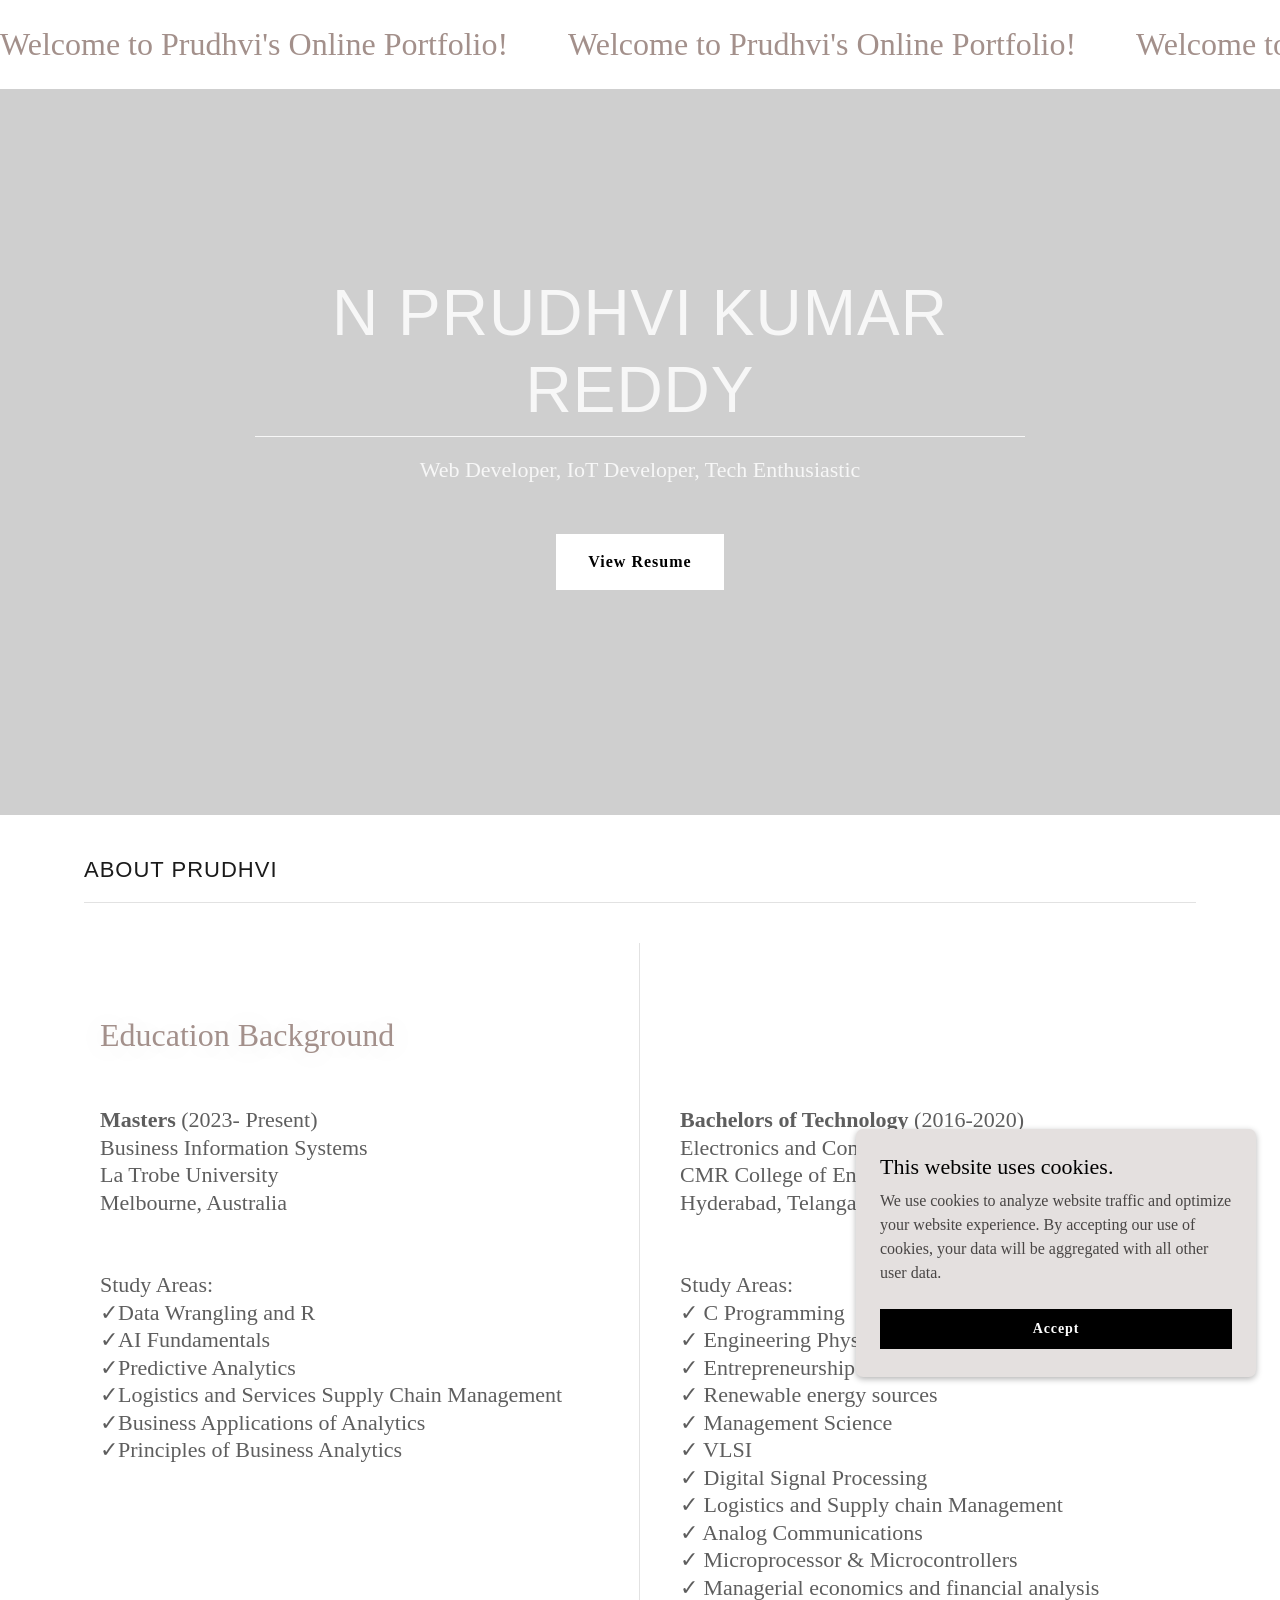
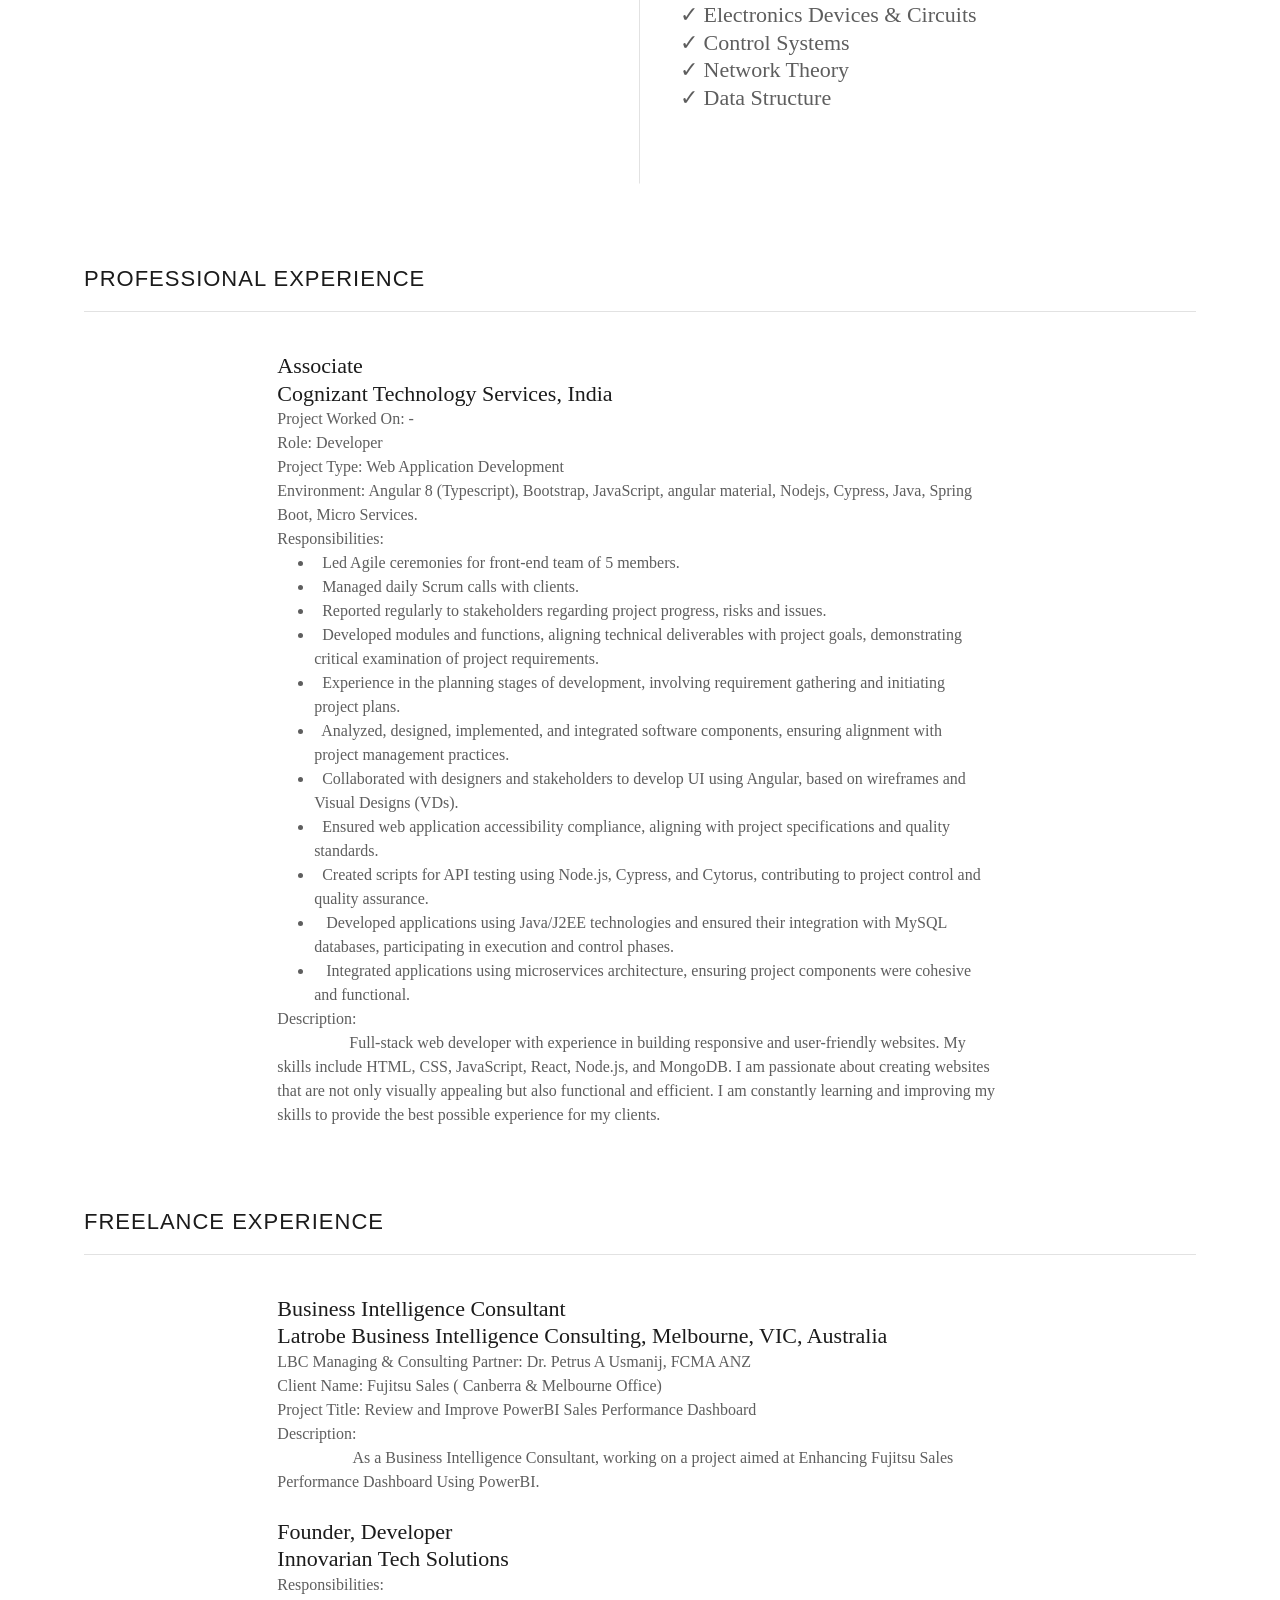
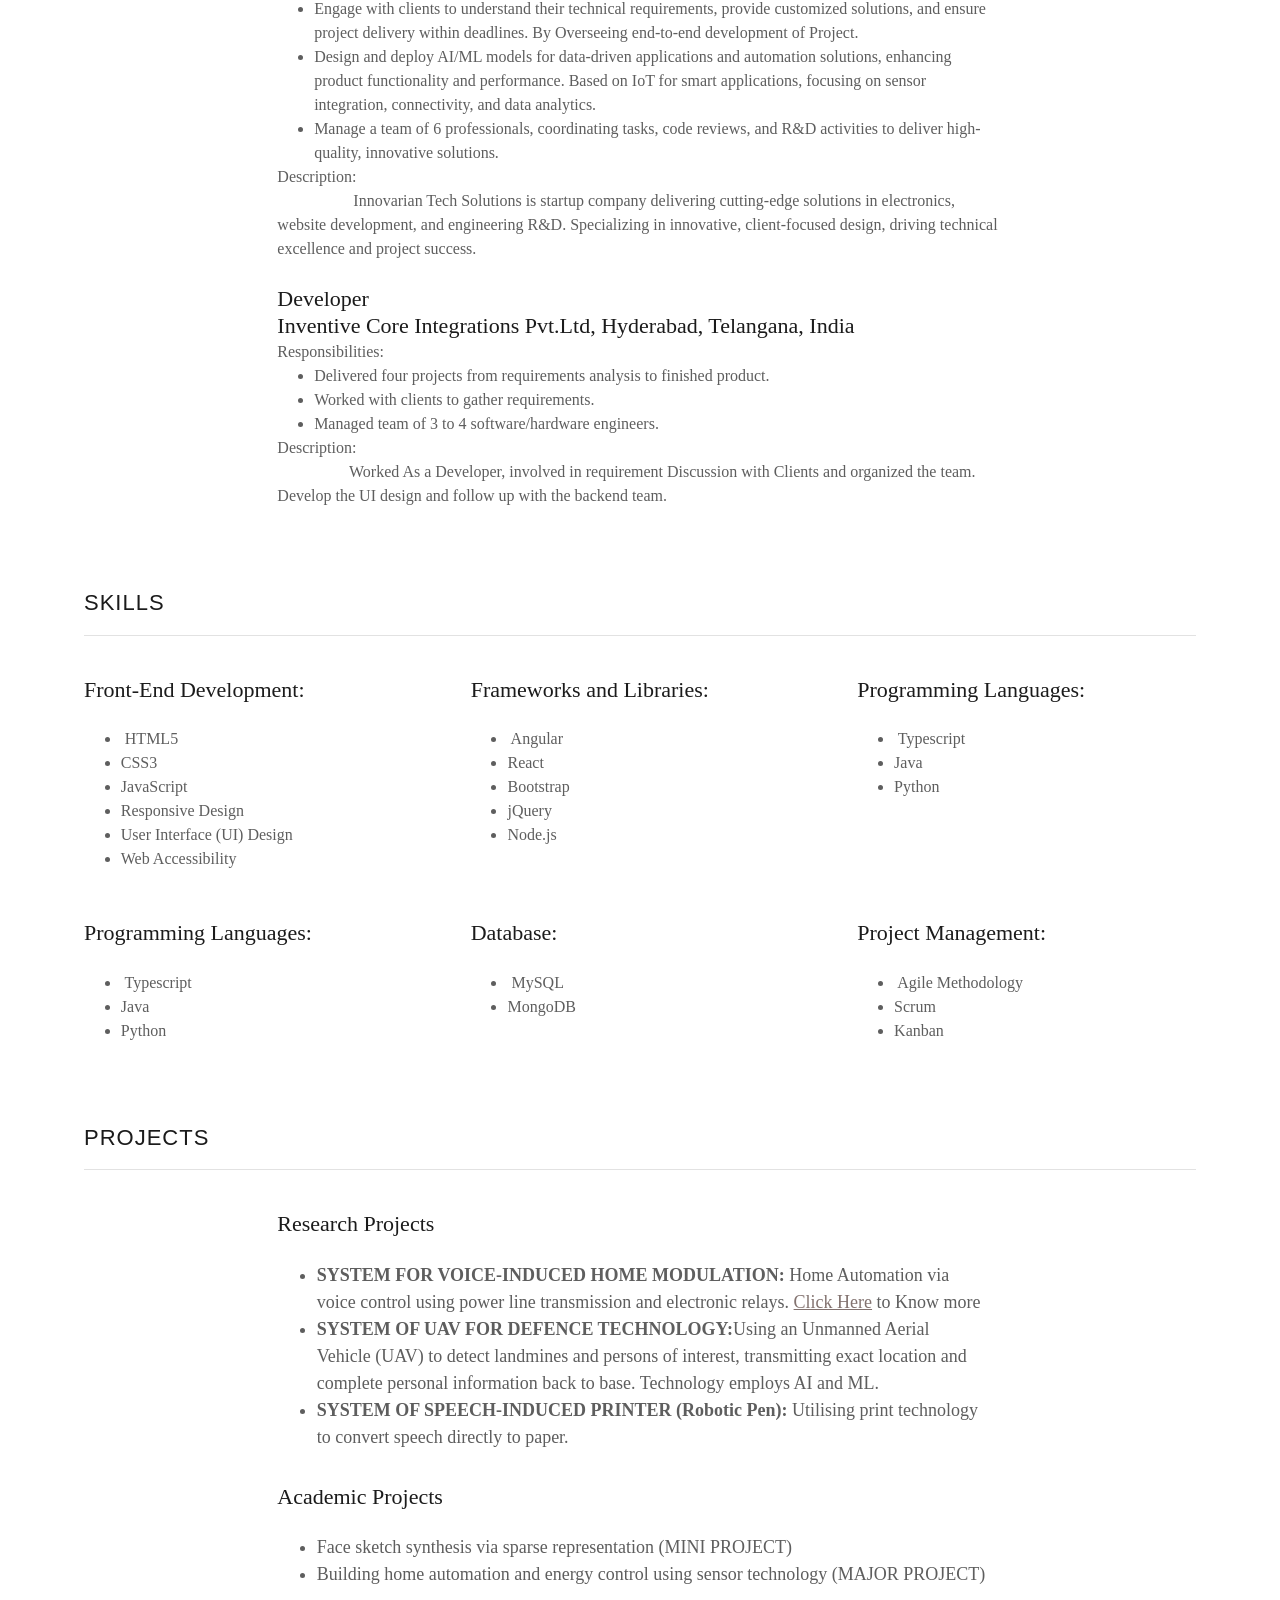
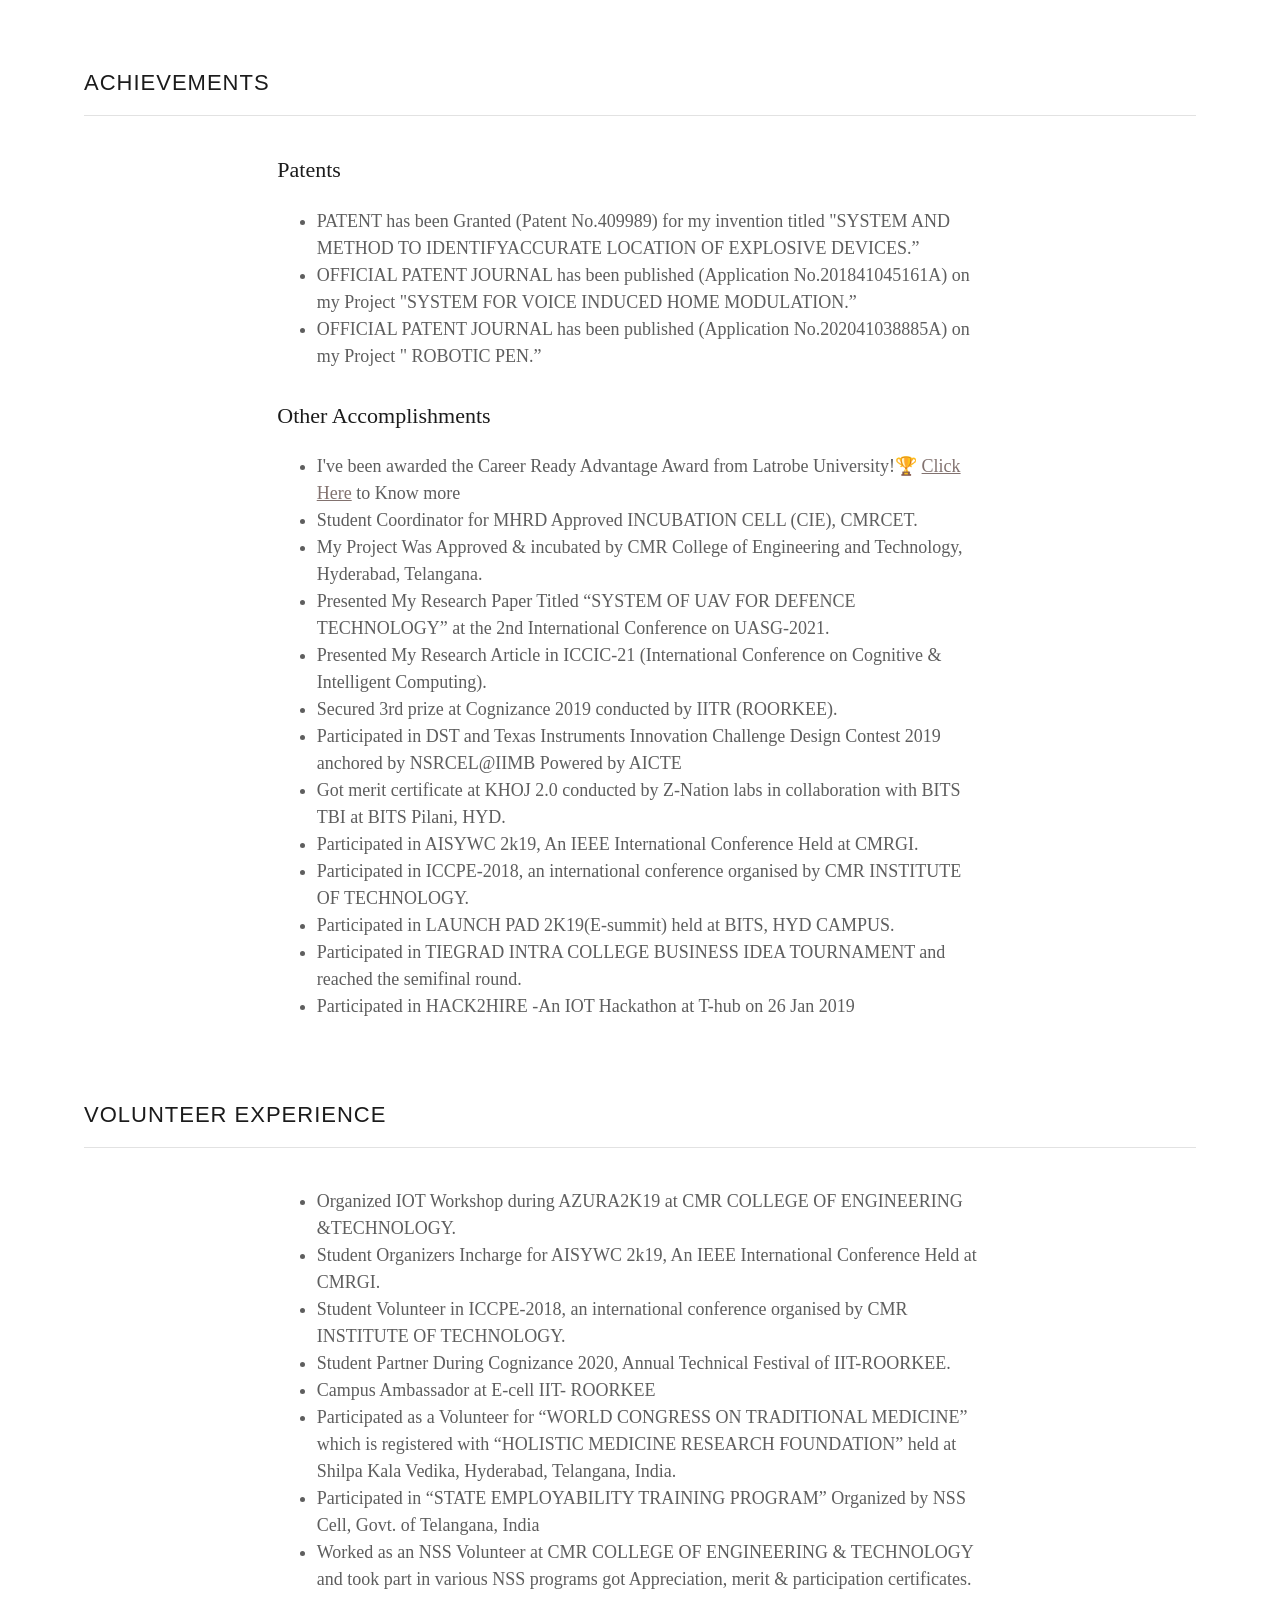
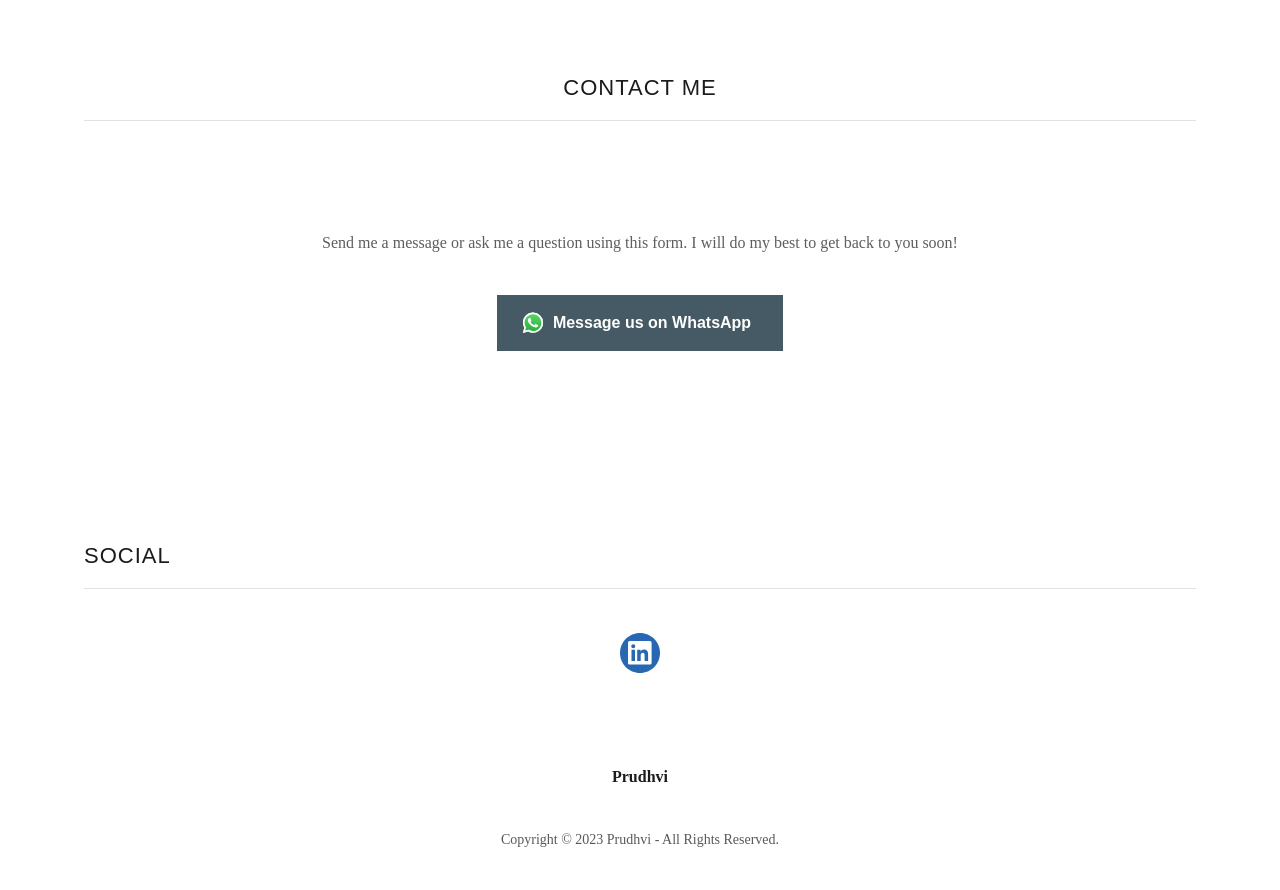
==== index.html @ af5344a8 "Update index.html" ====
<html lang="en-IN">

<head>
    <meta charset="utf-8">
    <meta http-equiv="X-UA-Compatible" content="IE=edge">
    <meta name="viewport" content="width=device-width, initial-scale=1">
    <title>Prudhvi</title>
    <meta name="author" content="Prudhvi">
    <meta name="generator" content="Starfield Technologies; Go Daddy Website Builder 8.0.0000">
    <link rel="manifest" href="/manifest.webmanifest">
    <link rel="apple-touch-icon" sizes="57x57"
        href="//img1.wsimg.com/isteam/ip/static/pwa-app/logo-default.png/:/rs=w:57,h:57,m">
    <link rel="apple-touch-icon" sizes="60x60"
        href="//img1.wsimg.com/isteam/ip/static/pwa-app/logo-default.png/:/rs=w:60,h:60,m">
    <link rel="apple-touch-icon" sizes="72x72"
        href="//img1.wsimg.com/isteam/ip/static/pwa-app/logo-default.png/:/rs=w:72,h:72,m">
    <link rel="apple-touch-icon" sizes="114x114"
        href="//img1.wsimg.com/isteam/ip/static/pwa-app/logo-default.png/:/rs=w:114,h:114,m">
    <link rel="apple-touch-icon" sizes="120x120"
        href="//img1.wsimg.com/isteam/ip/static/pwa-app/logo-default.png/:/rs=w:120,h:120,m">
    <link rel="apple-touch-icon" sizes="144x144"
        href="//img1.wsimg.com/isteam/ip/static/pwa-app/logo-default.png/:/rs=w:144,h:144,m">
    <link rel="apple-touch-icon" sizes="152x152"
        href="//img1.wsimg.com/isteam/ip/static/pwa-app/logo-default.png/:/rs=w:152,h:152,m">
    <link rel="apple-touch-icon" sizes="180x180"
        href="//img1.wsimg.com/isteam/ip/static/pwa-app/logo-default.png/:/rs=w:180,h:180,m">
    <meta property="og:url" content="https://nprudhvikumarreddy.com/">
    <meta property="og:site_name" content="Prudhvi">
    <meta property="og:title" content="Prudhvi">
    <meta property="og:description" content="Web Developer, IoT Developer, Tech Enthusiastic">
    <meta property="og:type" content="website">
    <meta property="og:image" content="https://img1.wsimg.com/isteam/stock/lbVYopE">
    <meta property="og:locale" content="en_IN">
    <meta name="twitter:card" content="summary">
    <meta name="twitter:title" content="Prudhvi">
    <meta name="twitter:description" content="N PRUDHVI KUMAR REDDY">
    <meta name="twitter:image" content="https://img1.wsimg.com/isteam/stock/lbVYopE">
    <meta name="twitter:image:alt" content="Prudhvi">
    <meta name="theme-color" content="#e4e0df">
    <style data-inline-fonts="">
        /* latin-ext */
        @font-face {
            font-family: 'Lato';
            font-style: normal;
            font-weight: 400;
            font-display: swap;
            src: url(https://img1.wsimg.com/gfonts/s/lato/v24/S6uyw4BMUTPHjxAwXiWtFCfQ7A.woff2) format('woff2');
            unicode-range: U+0100-02AF, U+0304, U+0308, U+0329, U+1E00-1E9F, U+1EF2-1EFF, U+2020, U+20A0-20AB, U+20AD-20CF, U+2113, U+2C60-2C7F, U+A720-A7FF;
        }

        /* latin */
        @font-face {
            font-family: 'Lato';
            font-style: normal;
            font-weight: 400;
            font-display: swap;
            src: url(https://img1.wsimg.com/gfonts/s/lato/v24/S6uyw4BMUTPHjx4wXiWtFCc.woff2) format('woff2');
            unicode-range: U+0000-00FF, U+0131, U+0152-0153, U+02BB-02BC, U+02C6, U+02DA, U+02DC, U+0304, U+0308, U+0329, U+2000-206F, U+2074, U+20AC, U+2122, U+2191, U+2193, U+2212, U+2215, U+FEFF, U+FFFD;
        }

        /* latin-ext */
        @font-face {
            font-family: 'Lato';
            font-style: normal;
            font-weight: 700;
            font-display: swap;
            src: url(https://img1.wsimg.com/gfonts/s/lato/v24/S6u9w4BMUTPHh6UVSwaPGQ3q5d0N7w.woff2) format('woff2');
            unicode-range: U+0100-02AF, U+0304, U+0308, U+0329, U+1E00-1E9F, U+1EF2-1EFF, U+2020, U+20A0-20AB, U+20AD-20CF, U+2113, U+2C60-2C7F, U+A720-A7FF;
        }

        /* latin */
        @font-face {
            font-family: 'Lato';
            font-style: normal;
            font-weight: 700;
            font-display: swap;
            src: url(https://img1.wsimg.com/gfonts/s/lato/v24/S6u9w4BMUTPHh6UVSwiPGQ3q5d0.woff2) format('woff2');
            unicode-range: U+0000-00FF, U+0131, U+0152-0153, U+02BB-02BC, U+02C6, U+02DA, U+02DC, U+0304, U+0308, U+0329, U+2000-206F, U+2074, U+20AC, U+2122, U+2191, U+2193, U+2212, U+2215, U+FEFF, U+FFFD;
        }

        /* latin */
        @font-face {
            font-family: 'Lusitana';
            font-style: normal;
            font-weight: 400;
            font-display: swap;
            src: url(https://img1.wsimg.com/gfonts/s/lusitana/v13/CSR84z9ShvucWzsMKyhdTOI.woff2) format('woff2');
            unicode-range: U+0000-00FF, U+0131, U+0152-0153, U+02BB-02BC, U+02C6, U+02DA, U+02DC, U+0304, U+0308, U+0329, U+2000-206F, U+2074, U+20AC, U+2122, U+2191, U+2193, U+2212, U+2215, U+FEFF, U+FFFD;
        }

        /* latin */
        @font-face {
            font-family: 'Lusitana';
            font-style: normal;
            font-weight: 700;
            font-display: swap;
            src: url(https://img1.wsimg.com/gfonts/s/lusitana/v13/CSR74z9ShvucWzsMKyDmafctaNY.woff2) format('woff2');
            unicode-range: U+0000-00FF, U+0131, U+0152-0153, U+02BB-02BC, U+02C6, U+02DA, U+02DC, U+0304, U+0308, U+0329, U+2000-206F, U+2074, U+20AC, U+2122, U+2191, U+2193, U+2212, U+2215, U+FEFF, U+FFFD;
        }
    </style>
    <style>
        .x {
            -ms-text-size-adjust: 100%;
            -webkit-text-size-adjust: 100%;
            -webkit-tap-highlight-color: rgba(0, 0, 0, 0);
            margin: 0;
            box-sizing: border-box
        }

        .x *,
        .x :after,
        .x :before {
            box-sizing: inherit
        }

        .x-el a[href^="mailto:"]:not(.x-el),
        .x-el a[href^="tel:"]:not(.x-el) {
            color: inherit;
            font-size: inherit;
            text-decoration: inherit
        }

        .x-el-article,
        .x-el-aside,
        .x-el-details,
        .x-el-figcaption,
        .x-el-figure,
        .x-el-footer,
        .x-el-header,
        .x-el-hgroup,
        .x-el-main,
        .x-el-menu,
        .x-el-nav,
        .x-el-section,
        .x-el-summary {
            display: block
        }

        .x-el-audio,
        .x-el-canvas,
        .x-el-progress,
        .x-el-video {
            display: inline-block;
            vertical-align: baseline
        }

        .x-el-audio:not([controls]) {
            display: none;
            height: 0
        }

        .x-el-template {
            display: none
        }

        .x-el-a {
            background-color: transparent;
            color: inherit
        }

        .x-el-a:active,
        .x-el-a:hover {
            outline: 0
        }

        .x-el-abbr[title] {
            border-bottom: 1px dotted
        }

        .x-el-b,
        .x-el-strong {
            font-weight: 700
        }

        .x-el-dfn {
            font-style: italic
        }

        .x-el-mark {
            background: #ff0;
            color: #000
        }

        .x-el-small {
            font-size: 80%
        }

        .x-el-sub,
        .x-el-sup {
            font-size: 75%;
            line-height: 0;
            position: relative;
            vertical-align: baseline
        }

        .x-el-sup {
            top: -.5em
        }

        .x-el-sub {
            bottom: -.25em
        }

        .x-el-img {
            vertical-align: middle;
            border: 0
        }

        .x-el-svg:not(:root) {
            overflow: hidden
        }

        .x-el-figure {
            margin: 0
        }

        .x-el-hr {
            box-sizing: content-box;
            height: 0
        }

        .x-el-pre {
            overflow: auto
        }

        .x-el-code,
        .x-el-kbd,
        .x-el-pre,
        .x-el-samp {
            font-family: monospace, monospace;
            font-size: 1em
        }

        .x-el-button,
        .x-el-input,
        .x-el-optgroup,
        .x-el-select,
        .x-el-textarea {
            color: inherit;
            font: inherit;
            margin: 0
        }

        .x-el-button {
            overflow: visible
        }

        .x-el-button,
        .x-el-select {
            text-transform: none
        }

        .x-el-button,
        .x-el-input[type=button],
        .x-el-input[type=reset],
        .x-el-input[type=submit] {
            -webkit-appearance: button;
            cursor: pointer
        }

        .x-el-button[disabled],
        .x-el-input[disabled] {
            cursor: default
        }

        .x-el-button::-moz-focus-inner,
        .x-el-input::-moz-focus-inner {
            border: 0;
            padding: 0
        }

        .x-el-input {
            line-height: normal
        }

        .x-el-input[type=checkbox],
        .x-el-input[type=radio] {
            box-sizing: border-box;
            padding: 0
        }

        .x-el-input[type=number]::-webkit-inner-spin-button,
        .x-el-input[type=number]::-webkit-outer-spin-button {
            height: auto
        }

        .x-el-input[type=search] {
            -webkit-appearance: textfield;
            box-sizing: content-box
        }

        .x-el-input[type=search]::-webkit-search-cancel-button,
        .x-el-input[type=search]::-webkit-search-decoration {
            -webkit-appearance: none
        }

        .x-el-textarea {
            border: 0
        }

        .x-el-fieldset {
            border: 1px solid silver;
            margin: 0 2px;
            padding: .35em .625em .75em
        }

        .x-el-legend {
            border: 0;
            padding: 0
        }

        .x-el-textarea {
            overflow: auto
        }

        .x-el-optgroup {
            font-weight: 700
        }

        .x-el-table {
            border-collapse: collapse;
            border-spacing: 0
        }

        .x-el-td,
        .x-el-th {
            padding: 0
        }

        .x {
            -webkit-font-smoothing: antialiased
        }

        .x-el-hr {
            border: 0
        }

        .x-el-fieldset,
        .x-el-input,
        .x-el-select,
        .x-el-textarea {
            margin-top: 0;
            margin-bottom: 0
        }

        .x-el-fieldset,
        .x-el-input[type=email],
        .x-el-input[type=text],
        .x-el-textarea {
            width: 100%
        }

        .x-el-label {
            vertical-align: middle
        }

        .x-el-input {
            border-style: none;
            padding: .5em;
            vertical-align: middle
        }

        .x-el-select:not([multiple]) {
            vertical-align: middle
        }

        .x-el-textarea {
            line-height: 1.75;
            padding: .5em
        }

        .x-el.d-none {
            display: none !important
        }

        .sideline-footer {
            margin-top: auto
        }

        .disable-scroll {
            touch-action: none;
            overflow: hidden;
            position: fixed;
            max-width: 100vw
        }

        @-webkit-keyframes loaderscale {
            0% {
                transform: scale(1);
                opacity: 1
            }

            45% {
                transform: scale(.1);
                opacity: .7
            }

            80% {
                transform: scale(1);
                opacity: 1
            }
        }

        @keyframes loaderscale {
            0% {
                transform: scale(1);
                opacity: 1
            }

            45% {
                transform: scale(.1);
                opacity: .7
            }

            80% {
                transform: scale(1);
                opacity: 1
            }
        }

        .x-loader svg {
            display: inline-block
        }

        .x-loader svg:first-child {
            -webkit-animation: loaderscale .75s cubic-bezier(.2, .68, .18, 1.08) -.24s infinite;
            animation: loaderscale .75s cubic-bezier(.2, .68, .18, 1.08) -.24s infinite
        }

        .x-loader svg:nth-child(2) {
            -webkit-animation: loaderscale .75s cubic-bezier(.2, .68, .18, 1.08) -.12s infinite;
            animation: loaderscale .75s cubic-bezier(.2, .68, .18, 1.08) -.12s infinite
        }

        .x-loader svg:nth-child(3) {
            -webkit-animation: loaderscale .75s cubic-bezier(.2, .68, .18, 1.08) 0s infinite;
            animation: loaderscale .75s cubic-bezier(.2, .68, .18, 1.08) 0s infinite
        }

        .x-icon>svg {
            transition: transform .33s ease-in-out
        }

        .x-icon>svg.rotate-90 {
            transform: rotate(-90deg)
        }

        .x-icon>svg.rotate90 {
            transform: rotate(90deg)
        }

        .x-icon>svg.rotate-180 {
            transform: rotate(-180deg)
        }

        .x-icon>svg.rotate180 {
            transform: rotate(180deg)
        }

        .x-rt ol,
        .x-rt ul {
            text-align: left
        }

        .x-rt p {
            margin: 0
        }

        .mte-inline-block {
            display: inline-block
        }

        @media only screen and (min-device-width:1025px) {

            :root select,
            _::-webkit-full-page-media,
            _:future {
                font-family: sans-serif !important
            }
        }
    </style>
    <style>
        /*
    Copyright (c) 2010-2011 by tyPoland Lukasz Dziedzic (team@latofonts.com) with Reserved Font Name "Lato". Licensed under the SIL Open Font License, Version 1.1.
    
    This Font Software is licensed under the SIL Open Font License, Version 1.1.
    This license is copied below, and is also available with a FAQ at: http://scripts.sil.org/OFL
    
    —————————————————————————————-
    SIL OPEN FONT LICENSE Version 1.1 - 26 February 2007
    —————————————————————————————-
    */

        /*
    Copyright (c) 2011 by Ana Paula Megda (www.anamegda.com|anapbm@gmail.com), with Reserved Font Name Lusitana.
    
    This Font Software is licensed under the SIL Open Font License, Version 1.1.
    This license is copied below, and is also available with a FAQ at: http://scripts.sil.org/OFL
    
    —————————————————————————————-
    SIL OPEN FONT LICENSE Version 1.1 - 26 February 2007
    —————————————————————————————-
    */
    </style>
    <style data-glamor="cxs-default-sheet">
        .x .c1-1 {
            letter-spacing: normal
        }

        .x .c1-2 {
            text-transform: none
        }

        .x .c1-3 {
            background-color: rgb(255, 255, 255)
        }

        .x .c1-4 {
            width: 100%
        }

        .x .c1-5>div {
            position: relative
        }

        .x .c1-6>div {
            overflow: hidden
        }

        .x .c1-7>div {
            margin-top: auto
        }

        .x .c1-8>div {
            margin-right: auto
        }

        .x .c1-9>div {
            margin-bottom: auto
        }

        .x .c1-a>div {
            margin-left: auto
        }

        .x .c1-b {
            font-family: 'Lusitana', Georgia, serif
        }

        .x .c1-c {
            font-size: 16px
        }

        .x .c1-h {
            padding-top: 40px
        }

        .x .c1-i {
            padding-bottom: 40px
        }

        .x .c1-j {
            overflow: hidden
        }

        .x .c1-k {
            padding: 0px !important
        }

        .x .c1-n {
            display: block
        }

        .x .c1-p {
            position: relative
        }

        .x .c1-q {
            flex-grow: 1
        }

        .x .c1-r {
            background-position: 50% 50%
        }

        .x .c1-s {
            display: flex
        }

        .x .c1-t {
            flex-direction: column
        }

        .x .c1-u {
            min-height: 500px
        }

        .x .c1-v {
            justify-content: flex-start
        }

        .x .c1-w {
            background-size: auto, cover
        }

        .x .c1-x {
            background-blend-mode: normal
        }

        .x .c1-y {
            background-repeat: no-repeat
        }

        .x .c1-z {
            text-shadow: none
        }

        .x .c1-1m {
            display: none
        }

        .x .c1-1n {
            align-items: center
        }

        .x .c1-1o {
            justify-content: center
        }

        .x .c1-1p {
            margin-top: 0px
        }

        .x .c1-1q {
            margin-bottom: 0px
        }

        .x .c1-1u {
            margin-left: 0px
        }

        .x .c1-1v {
            margin-right: 0px
        }

        .x .c1-1w {
            padding-left: 24px
        }

        .x .c1-1x {
            padding-right: 24px
        }

        .x .c1-1y {
            max-width: 100%
        }

        .x .c1-29 {
            flex-shrink: 0
        }

        .x .c1-2a {
            flex-basis: auto
        }

        .x .c1-2b {
            padding-top: 0px
        }

        .x .c1-2c {
            padding-bottom: 0px
        }

        .x .c1-2d {
            padding-left: 0px
        }

        .x .c1-2e {
            padding-right: 0px
        }

        .x .c1-2g {
            text-align: center
        }

        .x .c1-2h> :nth-child(n) {
            margin-bottom: 8px
        }

        .x .c1-2i> :last-child {
            margin-bottom: 0 !important
        }

        .x .c1-2s {
            width: inherit
        }

        .x .c1-2t {
            [object -object]: 0px
        }

        .x .c1-2v {
            word-wrap: break-word
        }

        .x .c1-2w {
            overflow-wrap: break-word
        }

        .x .c1-2x {
            line-height: 1.2
        }

        .x .c1-2y {
            letter-spacing: 1px
        }

        .x .c1-2z {
            text-transform: uppercase
        }

        .x .c1-30 {
            margin-left: auto
        }

        .x .c1-31 {
            margin-right: auto
        }

        .x .c1-32 {
            white-space: pre-line
        }

        .x .c1-33 {
            display: inline-block
        }

        .x .c1-34 {
            font-family: 'Lato', arial, sans-serif
        }

        .x .c1-35 {
            color: rgb(247, 247, 247)
        }

        .x .c1-36 {
            font-size: 40px
        }

        .x .c1-37 {
            font-weight: 400
        }

        .x .c1-3l {
            word-wrap: normal !important
        }

        .x .c1-3m {
            overflow-wrap: normal !important
        }

        .x .c1-3n {
            position: absolute
        }

        .x .c1-3o {
            width: auto
        }

        .x .c1-3p {
            visibility: hidden
        }

        .x .c1-3q {
            overflow: visible
        }

        .x .c1-3r {
            left: 0px
        }

        .x .c1-3s {
            font-size: 32px
        }

        .x .c1-3x {
            font-size: 28px
        }

        .x .c1-42 {
            line-height: 1.5
        }

        .x .c1-43 {
            max-width: 750px
        }

        .x .c1-44>p {
            margin-top: 0
        }

        .x .c1-45>p {
            margin-right: 0
        }

        .x .c1-46>p {
            margin-bottom: 0
        }

        .x .c1-47>p {
            margin-left: 0
        }

        .x .c1-48 {
            font-size: 22px
        }

        .x .c1-4g {
            letter-spacing: inherit
        }

        .x .c1-4h {
            text-transform: inherit
        }

        .x .c1-4i {
            font-size: inherit !important
        }

        .x .c1-4j {
            color: inherit
        }

        .x .c1-4k {
            font-weight: 700
        }

        .x .c1-4l {
            line-height: inherit
        }

        .x .c1-4m {
            font-weight: inherit
        }

        .x .c1-4n {
            font-style: italic
        }

        .x .c1-4o {
            text-decoration: line-through
        }

        .x .c1-4p {
            text-decoration: underline
        }

        .x .c1-4q {
            margin-top: 32px
        }

        .x .c1-4s {
            flex-wrap: wrap
        }

        .x .c1-4t {
            column-gap: 24px
        }

        .x .c1-4u {
            row-gap: 24px
        }

        .x .c1-4w {
            letter-spacing: 0.063em
        }

        .x .c1-4x {
            cursor: pointer
        }

        .x .c1-4y {
            border-style: none
        }

        .x .c1-4z {
            display: inline-flex
        }

        .x .c1-50 {
            text-decoration: none
        }

        .x .c1-51 {
            padding-left: 32px
        }

        .x .c1-52 {
            padding-right: 32px
        }

        .x .c1-53 {
            padding-top: 8px
        }

        .x .c1-54 {
            padding-bottom: 8px
        }

        .x .c1-55 {
            min-height: 56px
        }

        .x .c1-56 {
            border-radius: 0px
        }

        .x .c1-57 {
            color: rgb(0, 0, 0)
        }

        .x .c1-58:hover {
            background-color: rgb(233, 233, 233)
        }

        .x .c1-5b {
            padding: 0 !important
        }

        .x .c1-5d [data-scrolling="false"] {
            text-align: center
        }

        .x .c1-5e [data-scrolling="false"] [data-name="clones"] {
            display: none
        }

        .x .c1-5f [data-scrolling="true"] {
            overflow: hidden
        }

        .x .c1-5g [data-scrolling="true"] [data-name="banner"] {
            display: inline-block
        }

        .x .c1-5h [data-scrolling="true"] [data-name="banner"] {
            white-space: nowrap
        }

        .x .c1-5i [data-scrolling="true"] [data-name="banner"] {
            transform-style: preserve-3d
        }

        .x .c1-5j [data-scrolling="true"] [data-name="banner"] {
            -webkit-backface-visibility: hidden
        }

        .x .c1-5k [data-scrolling="true"] [data-name="banner"] {
            animation: scrollingMarquee 55s linear forwards infinite
        }

        .x .c1-5l [data-scrolling="true"] [data-name="banner"] {
            font-size: 0px
        }

        .x .c1-5m [data-scrolling="true"] [data-name="banner"] {
            margin-bottom: 1px
        }

        .x .c1-5n [data-scrolling="true"] [data-name="content"] {
            display: inline-block
        }

        .x .c1-5o [data-scrolling="true"] [data-name="content"] {
            white-space: nowrap
        }

        .x .c1-5p [data-scrolling="true"] [data-name="content"] {
            transform-style: preserve-3d
        }

        .x .c1-5q [data-scrolling="true"] [data-name="content"] {
            -webkit-backface-visibility: hidden
        }

        .x .c1-5r [data-scrolling="true"] [data-name="content"] {
            padding-right: 56px
        }

        .x .c1-5s [data-scrolling="true"] [data-name="clones"] {
            display: inline-block
        }

        .x .c1-5t [data-scrolling="true"] [data-name="clones"] {
            white-space: nowrap
        }

        .x .c1-5u [data-scrolling="true"]:hover>div {
            animation-play-state: paused
        }

        .x .c1-5v {
            padding-top: 24px
        }

        .x .c1-5w {
            padding-bottom: 24px
        }

        .x .c1-5x {
            line-height: 1.25
        }

        .x .c1-5y {
            color: rgb(163, 144, 139)
        }

        .x .c1-5z {
            line-height: 1.4
        }

        .x .c1-60 {
            margin-bottom: 40px
        }

        .x .c1-61 {
            text-align: left
        }

        .x .c1-62 {
            color: rgb(27, 27, 27)
        }

        .x .c1-63 {
            font-size: unset
        }

        .x .c1-64 {
            font-family: unset
        }

        .x .c1-65 {
            letter-spacing: unset
        }

        .x .c1-66 {
            text-transform: unset
        }

        .x .c1-67 {
            border-color: rgb(226, 226, 226)
        }

        .x .c1-68 {
            border-bottom-width: 1px
        }

        .x .c1-69 {
            border-style: solid
        }

        .x .c1-6a {
            margin-top: 16px
        }

        .x .c1-6b {
            margin-bottom: 0px !important
        }

        .x .c1-6g {
            box-sizing: border-box
        }

        .x .c1-6h {
            flex-direction: row
        }

        .x .c1-6i {
            margin-right: -12px
        }

        .x .c1-6j {
            margin-bottom: -24px
        }

        .x .c1-6k {
            margin-left: -12px
        }

        .x .c1-6p {
            flex-shrink: 1
        }

        .x .c1-6q {
            flex-basis: 100%
        }

        .x .c1-6r {
            padding-right: 12px
        }

        .x .c1-6s {
            padding-left: 12px
        }

        .x .c1-6t {
            min-height: 16em
        }

        .x .c1-70 {
            align-items: flex-start
        }

        .x .c1-71>* {
            max-width: 100%
        }

        .x .c1-72> :nth-child(n) {
            margin-bottom: 24px
        }

        .x .c1-73 {
            height: 100%
        }

        .x .c1-74 {
            background-size: cover
        }

        .x .c1-75 {
            padding-left: 40px
        }

        .x .c1-76 {
            padding-right: 40px
        }

        .x .c1-77 {
            padding-top: 72px
        }

        .x .c1-78 {
            padding-bottom: 72px
        }

        .x .c1-79 {
            border-bottom-style: solid
        }

        .x .c1-7h {
            text-shadow: 0px 2px 30px rgba(0, 0, 0, 0.12)
        }

        .x .c1-7i> :nth-child(n) {
            margin-bottom: 0px
        }

        .x .c1-7k {
            top: 0px
        }

        .x .c1-7m {
            margin-bottom: 24px
        }

        .x .c1-7p {
            color: rgb(94, 94, 94)
        }

        .x .c1-7q {
            border-color: transparent
        }

        .x .c1-7u {
            order:
        }

        .x .c1-7w {
            order: 1
        }

        .x .c1-84>p>ol {
            text-align: left
        }

        .x .c1-85>p>ol {
            display: block
        }

        .x .c1-86>p>ol {
            padding-left: 1.3em
        }

        .x .c1-87>p>ol {
            margin-left: 16px
        }

        .x .c1-88>p>ol {
            margin-right: 16px
        }

        .x .c1-89>p>ol {
            margin-top: auto
        }

        .x .c1-8a>p>ol {
            margin-bottom: auto
        }

        .x .c1-8b>p>ul {
            text-align: left
        }

        .x .c1-8c>p>ul {
            display: block
        }

        .x .c1-8d>p>ul {
            padding-left: 1.3em
        }

        .x .c1-8e>p>ul {
            margin-left: 16px
        }

        .x .c1-8f>p>ul {
            margin-right: 16px
        }

        .x .c1-8g>p>ul {
            margin-top: auto
        }

        .x .c1-8h>p>ul {
            margin-bottom: auto
        }

        .x .c1-8i>ul {
            text-align: left
        }

        .x .c1-8j>ul {
            display: block
        }

        .x .c1-8k>ul {
            padding-left: 1.3em
        }

        .x .c1-8l>ul {
            margin-left: 16px
        }

        .x .c1-8m>ul {
            margin-right: 16px
        }

        .x .c1-8n>ul {
            margin-top: auto
        }

        .x .c1-8o>ul {
            margin-bottom: auto
        }

        .x .c1-8p>ol {
            text-align: left
        }

        .x .c1-8q>ol {
            display: block
        }

        .x .c1-8r>ol {
            padding-left: 1.3em
        }

        .x .c1-8s>ol {
            margin-left: 16px
        }

        .x .c1-8t>ol {
            margin-right: 16px
        }

        .x .c1-8u>ol {
            margin-top: auto
        }

        .x .c1-8v>ol {
            margin-bottom: auto
        }

        .x .c1-8z> :nth-child(n) {
            margin-bottom: 32px
        }

        .x .c1-90 {
            font-size: 18px
        }

        .x .c1-95 {
            display: inline
        }

        .x .c1-96 {
            color: rgb(130, 114, 111)
        }

        .x .c1-97:hover {
            color: rgb(77, 69, 67)
        }

        .x .c1-98:active {
            color: rgb(53, 47, 45)
        }

        .x .c1-99 {
            padding-left: 0 !important
        }

        .x .c1-9a {
            padding-right: 0 !important
        }

        .x .c1-9e {
            min-height: 300px
        }

        .x .c1-9f {
            color: rgb(255, 255, 255)
        }

        .x .c1-9g {
            font-family: Helvetica Neue, Helvetica, Arial, sans-serif
        }

        .x .c1-9h {
            background-color: rgb(69, 90, 100)
        }

        .x .c1-9i {
            border-top: 0
        }

        .x .c1-9j {
            border-right: 0
        }

        .x .c1-9k {
            border-bottom: 0
        }

        .x .c1-9l {
            border-left: 0
        }

        .x .c1-9m {
            max-width: 88%
        }

        .x .c1-9n>span {
            color: rgb(255, 255, 255)
        }

        .x .c1-9o {
            border-top-width: 0px
        }

        .x .c1-9p {
            border-right-width: 0px
        }

        .x .c1-9q {
            border-bottom-width: 0px
        }

        .x .c1-9r {
            border-left-width: 0px
        }

        .x .c1-9s:hover {
            background-color: rgb(79, 102, 114)
        }

        .x .c1-9t:hover:after {
            display: none
        }

        .x .c1-9u:after {
            display: none
        }

        .x .c1-9v:active {
            background-color: rgb(69, 90, 100)
        }

        .x .c1-a2 {
            margin-left: -8px
        }

        .x .c1-a3 {
            width: 24px
        }

        .x .c1-a4 {
            height: 24px
        }

        .x .c1-a5 {
            top: 50%
        }

        .x .c1-a6 {
            right: auto
        }

        .x .c1-a7 {
            line-height: 0
        }

        .x .c1-a8 {
            transform: translateY(-50%)
        }

        .x .c1-a9>img {
            display: block
        }

        .x .c1-aa {
            vertical-align: middle
        }

        .x .c1-ab {
            margin-left: calc(24px + 8px)
        }

        .x .c1-ac {
            padding-left: none
        }

        .x .c1-ad {
            padding-right: none
        }

        .x .c1-ae {
            row-gap: 0px
        }

        .x .c1-af {
            column-gap: 0px
        }

        .x .c1-ag [data-typography] {
            color: inherit
        }

        .x .c1-ah {
            margin-left: 8px
        }

        .x .c1-ai {
            margin-right: 8px
        }

        .x .c1-aj {
            margin-bottom: 8px
        }

        .x .c1-at {
            margin-bottom: 16px
        }

        .x .c1-aw {
            color: rgb(89, 89, 89)
        }

        .x .c1-ax {
            font-size: 14px
        }

        .x .c1-b3 {
            margin-top: 8px
        }

        .x .c1-b5 {
            position: fixed
        }

        .x .c1-b6 {
            right: 24px
        }

        .x .c1-b7 {
            bottom: 24px
        }

        .x .c1-b8 {
            z-index: 9999
        }

        .x .c1-b9 {
            width: 65px
        }

        .x .c1-ba {
            height: 65px
        }

        .x .c1-bc {
            border-radius: 50%
        }

        .x .c1-bd {
            background-color: rgb(228, 224, 223)
        }

        .x .c1-be {
            box-shadow: 0px 3px 18px rgba(0, 0, 0, 0.25)
        }

        .x .c1-bf {
            transform: translateZ(0)
        }

        .x .c1-bg {
            color: rgb(27, 26, 26)
        }

        .x .c1-bh {
            right: 0px
        }

        .x .c1-bi {
            z-index: 10000
        }

        .x .c1-bj {
            height: auto
        }

        .x .c1-bk {
            overflow-y: auto
        }

        .x .c1-bl {
            transition: all 1s ease-in
        }

        .x .c1-bm {
            box-shadow: 0 2px 6px 0px rgba(0, 0, 0, 0.3)
        }

        .x .c1-bn {
            contain: content
        }

        .x .c1-bo {
            bottom: -500px
        }

        .x .c1-bw {
            max-height: 300px
        }

        .x .c1-bx {
            color: rgb(72, 69, 68)
        }

        .x .c1-bz {
            justify-content: space-between
        }

        .x .c1-c0 {
            margin-top: 24px
        }

        .x .c1-c1 {
            margin-bottom: 4px
        }

        .x .c1-c2 {
            word-break: break-word
        }

        .x .c1-c3 {
            flex-basis: 50%
        }

        .x .c1-c4 {
            padding-left: 16px
        }

        .x .c1-c5 {
            padding-right: 16px
        }

        .x .c1-c6 {
            padding-top: 4px
        }

        .x .c1-c7 {
            padding-bottom: 4px
        }

        .x .c1-c8 {
            min-height: 40px
        }

        .x .c1-c9 {
            background-color: rgb(0, 0, 0)
        }

        .x .c1-ca:nth-child(2) {
            margin-left: 24px
        }

        .x .c1-cb:hover {
            background-color: rgb(16, 15, 15)
        }
    </style>
    <style data-glamor="cxs-media-sheet">
        @media (max-width: 450px) {
            .x .c1-10 {
                background-image: linear-gradient(to bottom, rgba(0, 0, 0, 0.19) 0%, rgba(0, 0, 0, 0.19) 100%), url("//img1.wsimg.com/isteam/stock/lbVYopE/:/cr=t:0%25,l:0.11%25,w:99.78%25,h:100%25/rs=w:450,m")
            }
        }

        @media (max-width: 450px) and (-webkit-min-device-pixel-ratio: 2),
        (max-width: 450px) and (min-resolution: 192dpi) {
            .x .c1-11 {
                background-image: linear-gradient(to bottom, rgba(0, 0, 0, 0.19) 0%, rgba(0, 0, 0, 0.19) 100%), url("//img1.wsimg.com/isteam/stock/lbVYopE/:/cr=t:0%25,l:0.11%25,w:99.78%25,h:100%25/rs=w:900,m")
            }
        }

        @media (max-width: 450px) and (-webkit-min-device-pixel-ratio: 3),
        (max-width: 450px) and (min-resolution: 288dpi) {
            .x .c1-12 {
                background-image: linear-gradient(to bottom, rgba(0, 0, 0, 0.19) 0%, rgba(0, 0, 0, 0.19) 100%), url("//img1.wsimg.com/isteam/stock/lbVYopE/:/cr=t:0%25,l:0.11%25,w:99.78%25,h:100%25/rs=w:1350,m")
            }
        }

        @media (min-width: 451px) and (max-width: 767px) {
            .x .c1-13 {
                background-image: linear-gradient(to bottom, rgba(0, 0, 0, 0.19) 0%, rgba(0, 0, 0, 0.19) 100%), url("//img1.wsimg.com/isteam/stock/lbVYopE/:/cr=t:0%25,l:0.11%25,w:99.78%25,h:100%25/rs=w:767,m")
            }
        }

        @media (min-width: 451px) and (max-width: 767px) and (-webkit-min-device-pixel-ratio: 2),
        (min-width: 451px) and (max-width: 767px) and (min-resolution: 192dpi) {
            .x .c1-14 {
                background-image: linear-gradient(to bottom, rgba(0, 0, 0, 0.19) 0%, rgba(0, 0, 0, 0.19) 100%), url("//img1.wsimg.com/isteam/stock/lbVYopE/:/cr=t:0%25,l:0.11%25,w:99.78%25,h:100%25/rs=w:1534,m")
            }
        }

        @media (min-width: 451px) and (max-width: 767px) and (-webkit-min-device-pixel-ratio: 3),
        (min-width: 451px) and (max-width: 767px) and (min-resolution: 288dpi) {
            .x .c1-15 {
                background-image: linear-gradient(to bottom, rgba(0, 0, 0, 0.19) 0%, rgba(0, 0, 0, 0.19) 100%), url("//img1.wsimg.com/isteam/stock/lbVYopE/:/cr=t:0%25,l:0.11%25,w:99.78%25,h:100%25/rs=w:2301,m")
            }
        }

        @media (min-width: 768px) and (max-width: 1023px) {
            .x .c1-16 {
                background-image: linear-gradient(to bottom, rgba(0, 0, 0, 0.19) 0%, rgba(0, 0, 0, 0.19) 100%), url("//img1.wsimg.com/isteam/stock/lbVYopE/:/cr=t:0%25,l:0.11%25,w:99.78%25,h:100%25/rs=w:1023,m")
            }
        }

        @media (min-width: 768px) and (max-width: 1023px) and (-webkit-min-device-pixel-ratio: 2),
        (min-width: 768px) and (max-width: 1023px) and (min-resolution: 192dpi) {
            .x .c1-17 {
                background-image: linear-gradient(to bottom, rgba(0, 0, 0, 0.19) 0%, rgba(0, 0, 0, 0.19) 100%), url("//img1.wsimg.com/isteam/stock/lbVYopE/:/cr=t:0%25,l:0.11%25,w:99.78%25,h:100%25/rs=w:2046,m")
            }
        }

        @media (min-width: 768px) and (max-width: 1023px) and (-webkit-min-device-pixel-ratio: 3),
        (min-width: 768px) and (max-width: 1023px) and (min-resolution: 288dpi) {
            .x .c1-18 {
                background-image: linear-gradient(to bottom, rgba(0, 0, 0, 0.19) 0%, rgba(0, 0, 0, 0.19) 100%), url("//img1.wsimg.com/isteam/stock/lbVYopE/:/cr=t:0%25,l:0.11%25,w:99.78%25,h:100%25/rs=w:3069,m")
            }
        }

        @media (min-width: 1024px) and (max-width: 1279px) {
            .x .c1-19 {
                background-image: linear-gradient(to bottom, rgba(0, 0, 0, 0.19) 0%, rgba(0, 0, 0, 0.19) 100%), url("//img1.wsimg.com/isteam/stock/lbVYopE/:/cr=t:0%25,l:0.11%25,w:99.78%25,h:100%25/rs=w:1279,m")
            }
        }

        @media (min-width: 1024px) and (max-width: 1279px) and (-webkit-min-device-pixel-ratio: 2),
        (min-width: 1024px) and (max-width: 1279px) and (min-resolution: 192dpi) {
            .x .c1-1a {
                background-image: linear-gradient(to bottom, rgba(0, 0, 0, 0.19) 0%, rgba(0, 0, 0, 0.19) 100%), url("//img1.wsimg.com/isteam/stock/lbVYopE/:/cr=t:0%25,l:0.11%25,w:99.78%25,h:100%25/rs=w:2558,m")
            }
        }

        @media (min-width: 1024px) and (max-width: 1279px) and (-webkit-min-device-pixel-ratio: 3),
        (min-width: 1024px) and (max-width: 1279px) and (min-resolution: 288dpi) {
            .x .c1-1b {
                background-image: linear-gradient(to bottom, rgba(0, 0, 0, 0.19) 0%, rgba(0, 0, 0, 0.19) 100%), url("//img1.wsimg.com/isteam/stock/lbVYopE/:/cr=t:0%25,l:0.11%25,w:99.78%25,h:100%25/rs=w:3837,m")
            }
        }

        @media (min-width: 1280px) and (max-width: 1535px) {
            .x .c1-1c {
                background-image: linear-gradient(to bottom, rgba(0, 0, 0, 0.19) 0%, rgba(0, 0, 0, 0.19) 100%), url("//img1.wsimg.com/isteam/stock/lbVYopE/:/cr=t:0%25,l:0.11%25,w:99.78%25,h:100%25/rs=w:1535,m")
            }
        }

        @media (min-width: 1280px) and (max-width: 1535px) and (-webkit-min-device-pixel-ratio: 2),
        (min-width: 1280px) and (max-width: 1535px) and (min-resolution: 192dpi) {
            .x .c1-1d {
                background-image: linear-gradient(to bottom, rgba(0, 0, 0, 0.19) 0%, rgba(0, 0, 0, 0.19) 100%), url("//img1.wsimg.com/isteam/stock/lbVYopE/:/cr=t:0%25,l:0.11%25,w:99.78%25,h:100%25/rs=w:3070,m")
            }
        }

        @media (min-width: 1280px) and (max-width: 1535px) and (-webkit-min-device-pixel-ratio: 3),
        (min-width: 1280px) and (max-width: 1535px) and (min-resolution: 288dpi) {
            .x .c1-1e {
                background-image: linear-gradient(to bottom, rgba(0, 0, 0, 0.19) 0%, rgba(0, 0, 0, 0.19) 100%), url("//img1.wsimg.com/isteam/stock/lbVYopE/:/cr=t:0%25,l:0.11%25,w:99.78%25,h:100%25/rs=w:4605,m")
            }
        }

        @media (min-width: 1536px) and (max-width: 1920px) {
            .x .c1-1f {
                background-image: linear-gradient(to bottom, rgba(0, 0, 0, 0.19) 0%, rgba(0, 0, 0, 0.19) 100%), url("//img1.wsimg.com/isteam/stock/lbVYopE/:/cr=t:0%25,l:0.11%25,w:99.78%25,h:100%25/rs=w:1920,m")
            }
        }

        @media (min-width: 1536px) and (max-width: 1920px) and (-webkit-min-device-pixel-ratio: 2),
        (min-width: 1536px) and (max-width: 1920px) and (min-resolution: 192dpi) {
            .x .c1-1g {
                background-image: linear-gradient(to bottom, rgba(0, 0, 0, 0.19) 0%, rgba(0, 0, 0, 0.19) 100%), url("//img1.wsimg.com/isteam/stock/lbVYopE/:/cr=t:0%25,l:0.11%25,w:99.78%25,h:100%25/rs=w:3840,m")
            }
        }

        @media (min-width: 1536px) and (max-width: 1920px) and (-webkit-min-device-pixel-ratio: 3),
        (min-width: 1536px) and (max-width: 1920px) and (min-resolution: 288dpi) {
            .x .c1-1h {
                background-image: linear-gradient(to bottom, rgba(0, 0, 0, 0.19) 0%, rgba(0, 0, 0, 0.19) 100%), url("//img1.wsimg.com/isteam/stock/lbVYopE/:/cr=t:0%25,l:0.11%25,w:99.78%25,h:100%25/rs=w:5760,m")
            }
        }

        @media (min-width: 1921px) {
            .x .c1-1i {
                background-image: linear-gradient(to bottom, rgba(0, 0, 0, 0.19) 0%, rgba(0, 0, 0, 0.19) 100%), url("//img1.wsimg.com/isteam/stock/lbVYopE/:/cr=t:0%25,l:0.11%25,w:99.78%25,h:100%25/rs=w:100%25")
            }
        }

        @media (min-width: 1921px) and (-webkit-min-device-pixel-ratio: 2),
        (min-width: 1921px) and (min-resolution: 192dpi) {
            .x .c1-1j {
                background-image: linear-gradient(to bottom, rgba(0, 0, 0, 0.19) 0%, rgba(0, 0, 0, 0.19) 100%), url("//img1.wsimg.com/isteam/stock/lbVYopE/:/cr=t:0%25,l:0.11%25,w:99.78%25,h:100%25/rs=w:100%25")
            }
        }

        @media (min-width: 1921px) and (-webkit-min-device-pixel-ratio: 3),
        (min-width: 1921px) and (min-resolution: 288dpi) {
            .x .c1-1k {
                background-image: linear-gradient(to bottom, rgba(0, 0, 0, 0.19) 0%, rgba(0, 0, 0, 0.19) 100%), url("//img1.wsimg.com/isteam/stock/lbVYopE/:/cr=t:0%25,l:0.11%25,w:99.78%25,h:100%25/rs=w:100%25")
            }
        }
    </style>
    <style data-glamor="cxs-xs-sheet">
        @media (max-width: 767px) {
            .x .c1-l {
                padding-top: 40px
            }
        }

        @media (max-width: 767px) {
            .x .c1-m {
                padding-bottom: 40px
            }
        }

        @media (max-width: 767px) {
            .x .c1-2j:last-child {
                margin-bottom: 32px
            }
        }

        @media (max-width: 767px) {
            .x .c1-38 {
                border-bottom-style: solid
            }
        }

        @media (max-width: 767px) {
            .x .c1-39 {
                border-bottom-width: 1px
            }
        }

        @media (max-width: 767px) {
            .x .c1-3a {
                border-color: rgb(247, 247, 247)
            }
        }

        @media (max-width: 767px) {
            .x .c1-3b {
                padding-bottom: 16px
            }
        }

        @media (max-width: 767px) {
            .x .c1-49 {
                max-width: 100%
            }
        }

        @media (max-width: 767px) {
            .x .c1-4a {
                margin-left: 0px
            }
        }

        @media (max-width: 767px) {
            .x .c1-4b {
                margin-right: 0px
            }
        }

        @media (max-width: 767px) {
            .x .c1-4v {
                flex-direction: column
            }
        }

        @media (max-width: 767px) {
            .x .c1-5c {
                padding: 0 !important
            }
        }

        @media (max-width: 767px) {
            .x .c1-6c> :nth-child(n) {
                margin-bottom: 24px
            }
        }

        @media (max-width: 767px) {
            .x .c1-6d> :last-child {
                margin-bottom: 0 !important
            }
        }

        @media (max-width: 767px) {
            .x .c1-9b [data-ux="GridCell"]:last-child {
                order: -1
            }
        }

        @media (max-width: 767px) {
            .x .c1-9w {
                padding-left: 16px
            }
        }

        @media (max-width: 767px) {
            .x .c1-9x {
                padding-right: 16px
            }
        }

        @media (max-width: 767px) {
            .x .c1-as {
                padding-bottom: 32px
            }
        }
    </style>
    <style data-glamor="cxs-sm-sheet">
        @media (min-width: 768px) {
            .x .c1-d {
                font-size: 16px
            }
        }

        @media (min-width: 768px) {
            .x .c1-1z {
                width: 100%
            }
        }

        @media (min-width: 768px) {
            .x .c1-2k {
                padding-left: 32px
            }
        }

        @media (min-width: 768px) {
            .x .c1-3c {
                font-size: 48px
            }
        }

        @media (min-width: 768px) {
            .x .c1-3t {
                font-size: 38px
            }
        }

        @media (min-width: 768px) {
            .x .c1-3y {
                font-size: 30px
            }
        }

        @media (min-width: 768px) {
            .x .c1-4c {
                font-size: 22px
            }
        }

        @media (min-width: 768px) {
            .x .c1-59 {
                width: auto
            }
        }

        @media (min-width: 768px) {
            .x .c1-6e {
                margin-left: 0px
            }
        }

        @media (min-width: 768px) {
            .x .c1-6f {
                margin-right: 0px
            }
        }

        @media (min-width: 768px) {
            .x .c1-6l {
                margin-top: 0
            }
        }

        @media (min-width: 768px) {
            .x .c1-6m {
                margin-right: -24px
            }
        }

        @media (min-width: 768px) {
            .x .c1-6n {
                margin-bottom: -48px
            }
        }

        @media (min-width: 768px) {
            .x .c1-6o {
                margin-left: -24px
            }
        }

        @media (min-width: 768px) {
            .x .c1-6u {
                flex-basis: 50%
            }
        }

        @media (min-width: 768px) {
            .x .c1-6v {
                max-width: 50%
            }
        }

        @media (min-width: 768px) {
            .x .c1-6w {
                padding-top: 0px
            }
        }

        @media (min-width: 768px) {
            .x .c1-6x {
                padding-right: 0px
            }
        }

        @media (min-width: 768px) {
            .x .c1-6y {
                padding-bottom: 0px
            }
        }

        @media (min-width: 768px) {
            .x .c1-6z {
                padding-left: 0px
            }
        }

        @media (min-width: 768px) and (max-width: 1023px) {
            .x .c1-7j {
                display: block
            }
        }

        @media (min-width: 768px) {
            .x .c1-7l {
                position: absolute
            }
        }

        @media (min-width: 768px) and (max-width: 1023px) {
            .x .c1-7o {
                position: relative
            }
        }

        @media (min-width: 768px) {
            .x .c1-7v {
                margin-bottom: 0
            }
        }

        @media (min-width: 768px) {
            .x .c1-7x {
                flex-basis: 83.33333333333334%
            }
        }

        @media (min-width: 768px) {
            .x .c1-7y {
                max-width: 83.33333333333334%
            }
        }

        @media (min-width: 768px) {
            .x .c1-7z {
                padding-right: 24px
            }
        }

        @media (min-width: 768px) {
            .x .c1-80 {
                padding-left: 24px
            }
        }

        @media (min-width: 768px) {
            .x .c1-8w {
                padding-bottom: 48px
            }
        }

        @media (min-width: 768px) {
            .x .c1-91 {
                font-size: 18px
            }
        }

        @media (min-width: 768px) and (max-width: 1023px) {
            .x .c1-9c [data-ux="GridCell"]:last-child {
                order: -1
            }
        }

        @media (min-width: 768px) {
            .x .c1-ak {
                margin-left: 16px
            }
        }

        @media (min-width: 768px) {
            .x .c1-al {
                margin-right: 16px
            }
        }

        @media (min-width: 768px) {
            .x .c1-ay {
                font-size: 14px
            }
        }

        @media (min-width: 768px) {
            .x .c1-bp {
                width: 400px
            }
        }

        @media (min-width: 768px) {
            .x .c1-bq {
                max-height: 500px
            }
        }

        @media (min-width: 768px) {
            .x .c1-br {
                border-radius: 7px
            }
        }

        @media (min-width: 768px) {
            .x .c1-bs {
                margin-top: 24px
            }
        }

        @media (min-width: 768px) {
            .x .c1-bt {
                margin-right: 24px
            }
        }

        @media (min-width: 768px) {
            .x .c1-bu {
                margin-bottom: 24px
            }
        }

        @media (min-width: 768px) {
            .x .c1-bv {
                margin-left: 24px
            }
        }

        @media (min-width: 768px) {
            .x .c1-by {
                max-height: 200px
            }
        }
    </style>
    <style data-glamor="cxs-md-sheet">
        @media (min-width: 1024px) {
            .x .c1-e {
                font-size: 16px
            }
        }

        @media (min-width: 1024px) {
            .x .c1-o {
                display: block
            }
        }

        @media (min-width: 1024px) {
            .x .c1-1l {
                min-height: 85vh
            }
        }

        @media (min-width: 1024px) {
            .x .c1-1r {
                margin-top: 0px
            }
        }

        @media (min-width: 1024px) {
            .x .c1-1s {
                margin-bottom: 0px
            }
        }

        @media (min-width: 1024px) {
            .x .c1-1t {
                display: flex
            }
        }

        @media (min-width: 1024px) {
            .x .c1-20 {
                width: auto
            }
        }

        @media (min-width: 1024px) {
            .x .c1-21 {
                justify-content: center
            }
        }

        @media (min-width: 1024px) {
            .x .c1-22 {
                margin-left: auto
            }
        }

        @media (min-width: 1024px) {
            .x .c1-23 {
                margin-right: auto
            }
        }

        @media (min-width: 1024px) {
            .x .c1-24 {
                max-width: 100%
            }
        }

        @media (min-width: 1024px) {
            .x .c1-25 {
                padding-top: 24px
            }
        }

        @media (min-width: 1024px) {
            .x .c1-26 {
                padding-bottom: 24px
            }
        }

        @media (min-width: 1024px) {
            .x .c1-2f {
                align-items: center
            }
        }

        @media (min-width: 1024px) {
            .x .c1-2l> :nth-child(n) {
                margin-bottom: 16px
            }
        }

        @media (min-width: 1024px) {
            .x .c1-2m> :last-child {
                margin-bottom: 0 !important
            }
        }

        @media (min-width: 1024px) {
            .x .c1-2n {
                margin-left: 24px
            }
        }

        @media (min-width: 1024px) {
            .x .c1-2o {
                margin-right: 24px
            }
        }

        @media (min-width: 1024px) {
            .x .c1-2p {
                width: 75%
            }
        }

        @media (min-width: 1024px) {
            .x .c1-2q {
                padding-left: 32px
            }
        }

        @media (min-width: 1024px) {
            .x .c1-2r {
                padding-right: 32px
            }
        }

        @media (min-width: 1024px) {
            .x .c1-2u {
                width: 984px
            }
        }

        @media (min-width: 1024px) {
            .x .c1-3d {
                text-align: center
            }
        }

        @media (min-width: 1024px) {
            .x .c1-3e {
                border-bottom-style: solid
            }
        }

        @media (min-width: 1024px) {
            .x .c1-3f {
                border-bottom-width: 1px
            }
        }

        @media (min-width: 1024px) {
            .x .c1-3g {
                border-color: rgb(247, 247, 247)
            }
        }

        @media (min-width: 1024px) {
            .x .c1-3h {
                padding-bottom: 8px
            }
        }

        @media (min-width: 1024px) {
            .x .c1-3i {
                font-size: 48px
            }
        }

        @media (min-width: 1024px) {
            .x .c1-3u {
                font-size: 38px
            }
        }

        @media (min-width: 1024px) {
            .x .c1-3z {
                font-size: 30px
            }
        }

        @media (min-width: 1024px) {
            .x .c1-4d {
                font-size: 22px
            }
        }

        @media (min-width: 1024px) {
            .x .c1-4r {
                margin-top: 32px
            }
        }

        @media (min-width: 1024px) {
            .x .c1-5a {
                display: none
            }
        }

        @media (min-width: 1024px) and (max-width: 1279px) {
            .x .c1-7a {
                padding-left: 32px
            }
        }

        @media (min-width: 1024px) and (max-width: 1279px) {
            .x .c1-7b {
                padding-right: 32px
            }
        }

        @media (min-width: 1024px) {
            .x .c1-7c {
                border-color: rgb(226, 226, 226)
            }
        }

        @media (min-width: 1024px) {
            .x .c1-7d {
                border-bottom-color: transparent !important
            }
        }

        @media (min-width: 1024px) {
            .x .c1-7e {
                border-right-style: solid
            }
        }

        @media (min-width: 1024px) {
            .x .c1-7f {
                border-right-width: 1px
            }
        }

        @media (min-width: 1024px) {
            .x .c1-7g {
                margin-right: 0px
            }
        }

        @media (min-width: 1024px) {
            .x .c1-7n {
                position: relative
            }
        }

        @media (min-width: 1024px) {
            .x .c1-7r {
                border-color: transparent
            }
        }

        @media (min-width: 1024px) {
            .x .c1-7s {
                border-right-style: none
            }
        }

        @media (min-width: 1024px) {
            .x .c1-7t {
                margin-right: 1px
            }
        }

        @media (min-width: 1024px) {
            .x .c1-81 {
                flex-basis: 66.66666666666666%
            }
        }

        @media (min-width: 1024px) {
            .x .c1-82 {
                max-width: 66.66666666666666%
            }
        }

        @media (min-width: 1024px) {
            .x .c1-83 {
                order: 0
            }
        }

        @media (min-width: 1024px) {
            .x .c1-8x {
                flex-basis: 33.33333333333333%
            }
        }

        @media (min-width: 1024px) {
            .x .c1-8y {
                max-width: 33.33333333333333%
            }
        }

        @media (min-width: 1024px) {
            .x .c1-92 {
                font-size: 18px
            }
        }

        @media (min-width: 1024px) {
            .x .c1-9d {
                flex-wrap: nowrap
            }
        }

        @media (min-width: 1024px) {
            .x .c1-9y {
                background-color: rgb(69, 90, 100)
            }
        }

        @media (min-width: 1024px) {
            .x .c1-9z {
                color: rgb(255, 255, 255)
            }
        }

        @media (min-width: 1024px) {
            .x .c1-a0:hover {
                background-color: rgb(79, 102, 114)
            }
        }

        @media (min-width: 1024px) {
            .x .c1-a1:active {
                background-color: rgb(69, 90, 100)
            }
        }

        @media (min-width: 1024px) {
            .x .c1-am {
                width: 48px
            }
        }

        @media (min-width: 1024px) {
            .x .c1-an {
                height: 48px
            }
        }

        @media (min-width: 1024px) {
            .x .c1-ao {
                padding-top: 0px
            }
        }

        @media (min-width: 1024px) {
            .x .c1-ap {
                padding-right: 0px
            }
        }

        @media (min-width: 1024px) {
            .x .c1-aq {
                padding-bottom: 0px
            }
        }

        @media (min-width: 1024px) {
            .x .c1-ar {
                padding-left: 0px
            }
        }

        @media (min-width: 1024px) {
            .x .c1-au {
                flex-basis: 0%
            }
        }

        @media (min-width: 1024px) {
            .x .c1-av {
                max-width: none
            }
        }

        @media (min-width: 1024px) {
            .x .c1-az {
                text-align: left
            }
        }

        @media (min-width: 1024px) {
            .x .c1-b0 {
                font-size: 14px
            }
        }

        @media (min-width: 1024px) {
            .x .c1-b4 {
                text-align: right
            }
        }

        @media (min-width: 1024px) {
            .x .c1-bb {
                z-index: 9999
            }
        }
    </style>
    <style data-glamor="cxs-lg-sheet">
        @media (min-width: 1280px) {
            .x .c1-f {
                font-size: 16px
            }
        }

        @media (min-width: 1280px) {
            .x .c1-27 {
                width: 1160px
            }
        }

        @media (min-width: 1280px) {
            .x .c1-3j {
                font-size: 62px
            }
        }

        @media (min-width: 1280px) {
            .x .c1-3v {
                font-size: 44px
            }
        }

        @media (min-width: 1280px) {
            .x .c1-40 {
                font-size: 32px
            }
        }

        @media (min-width: 1280px) {
            .x .c1-4e {
                font-size: 22px
            }
        }

        @media (min-width: 1280px) {
            .x .c1-93 {
                font-size: 18px
            }
        }

        @media (min-width: 1280px) {
            .x .c1-b1 {
                font-size: 14px
            }
        }
    </style>
    <style data-glamor="cxs-xl-sheet">
        @media (min-width: 1536px) {
            .x .c1-g {
                font-size: 18px
            }
        }

        @media (min-width: 1536px) {
            .x .c1-28 {
                width: 1280px
            }
        }

        @media (min-width: 1536px) {
            .x .c1-3k {
                font-size: 64px
            }
        }

        @media (min-width: 1536px) {
            .x .c1-3w {
                font-size: 48px
            }
        }

        @media (min-width: 1536px) {
            .x .c1-41 {
                font-size: 36px
            }
        }

        @media (min-width: 1536px) {
            .x .c1-4f {
                font-size: 24px
            }
        }

        @media (min-width: 1536px) {
            .x .c1-94 {
                font-size: 20px
            }
        }

        @media (min-width: 1536px) {
            .x .c1-b2 {
                font-size: 16px
            }
        }
    </style>
    <style>
        @keyframes opacity-bounce {
            0% {
                opacity: 0;
                transform: translateY(100%);
            }

            60% {
                transform: translateY(-20%);
            }

            100% {
                opacity: 1;
                transform: translateY(0);
            }
        }
    </style>
    <style>
        .gd-ad-flex-parent {
            animation-name: opacity-bounce;
            animation-duration: 800ms;
            animation-delay: 400ms;
            animation-fill-mode: forwards;
            animation-timing-function: ease;
            opacity: 0;
    </style>
    <style>
        @keyframes scrollingMarquee {
            0% {
                transform: translate(0%);
            }

            to {
                transform: translate(-50%);
            }
        }
    </style>
    <style>
        .grecaptcha-badge {
            visibility: hidden;
        }
    </style>
    <style>
        .page-inner {
            background-color: rgb(255, 255, 255);
            min-height: 100vh;
        }
    </style>
    <script>"use strict";

        if ('serviceWorker' in navigator) {
            window.addEventListener('load', function () {
                navigator.serviceWorker.register('/sw.js');
            });
        }</script>
    <style id="dynamic-tagline-5244-style">
        #dynamic-tagline-5244 {
            font-size: 64px !important;
        }
    </style>
    <script crossorigin="Anonymous"
        src="https://img1.wsimg.com/blobby/go/static/radpack/@widget/LAYOUT/bs-layout18-Theme-publish-Theme-8f422b0a.js"></script>
    <script crossorigin="Anonymous"
        src="https://img1.wsimg.com/blobby/go/static/radpack/@widget/MESSAGING/bs-Component-de800ada.js"></script>
    <script crossorigin="Anonymous"
        src="https://img1.wsimg.com/blobby/go/static/radpack/@widget/LAYOUT/c/bs-_rollupPluginBabelHelpers-a2e90765.js"></script>
    <script crossorigin="Anonymous"
        src="https://img1.wsimg.com/blobby/go/static/radpack/@widget/LAYOUT/c/bs-defaultSocialIconPack-a2c518b6.js"></script>
    <script crossorigin="Anonymous"
        src="https://img1.wsimg.com/blobby/go/static/radpack/@widget/LAYOUT/c/bs-index-4e26cd6b.js"></script>
    <script crossorigin="Anonymous"
        src="https://img1.wsimg.com/blobby/go/static/radpack/@widget/LAYOUT/c/bs-index2-87bd33e6.js"></script>
    <script crossorigin="Anonymous"
        src="https://img1.wsimg.com/blobby/go/static/radpack/@widget/LAYOUT/c/bs-index3-c8de852e.js"></script>
    <script crossorigin="Anonymous"
        src="https://img1.wsimg.com/blobby/go/static/radpack/@widget/LAYOUT/c/bs-legacyOverrides-42582241.js"></script>
    <script crossorigin="Anonymous"
        src="https://img1.wsimg.com/blobby/go/static/radpack/@widget/LAYOUT/c/bs-loaders-fffeeba5.js"></script>
    <script crossorigin="Anonymous"
        src="https://img1.wsimg.com/blobby/go/static/radpack/@widget/LAYOUT/c/bs-modernThinRound-ced97fbd.js"></script>
    <script crossorigin="Anonymous"
        src="https://img1.wsimg.com/blobby/go/static/radpack/@widget/LAYOUT/c/bs-overlayTypes-e1dbe765.js"></script>
    <script crossorigin="Anonymous"
        src="https://img1.wsimg.com/blobby/go/static/radpack/@wsb/guac-widget-shared/lib/common/constants/form/formIdentifiers-99523055.js"></script>
    <script crossorigin="Anonymous"
        src="https://img1.wsimg.com/blobby/go/static/radpack/@wsb/guac-widget-shared/lib/common/constants/traffic2-0a7e72c6.js"></script>
    <script crossorigin="Anonymous"
        src="https://img1.wsimg.com/blobby/go/static/radpack/@wsb/guac-widget-shared/lib/components/Recaptcha/badge-e542c4f1.js"></script>
    <script crossorigin="Anonymous"
        src="https://img1.wsimg.com/blobby/go/static/radpack/@wsb/guac-widget-shared/lib/components/Carousel-3d82957b.js"></script>
    <script crossorigin="Anonymous"
        src="https://img1.wsimg.com/blobby/go/static/radpack/@wsb/guac-widget-shared/lib/components/ColorSwatch-4196a0a9.js"></script>
    <script crossorigin="Anonymous"
        src="https://img1.wsimg.com/blobby/go/static/radpack/@widget/LAYOUT/c/bs-dataAids-6a839d53.js"></script>
    <script crossorigin="Anonymous"
        src="https://img1.wsimg.com/blobby/go/static/radpack/@widget/LAYOUT/c/bs-navigationDrawer-27f5f1f5.js"></script>
    <script crossorigin="Anonymous"
        src="https://img1.wsimg.com/blobby/go/static/radpack/@widget/LAYOUT/c/bs-searchFormLocations-c86f2a99.js"></script>
    <script crossorigin="Anonymous"
        src="https://img1.wsimg.com/blobby/go/static/radpack/@wsb/guac-widget-shared/c/_commonjsHelpers-67085353.js"></script>
    <script crossorigin="Anonymous"
        src="https://img1.wsimg.com/blobby/go/static/radpack/@wsb/guac-widget-shared/c/_react_commonjs-external-a1351e34.js"></script>
    <script crossorigin="Anonymous"
        src="https://img1.wsimg.com/blobby/go/static/radpack/@wsb/guac-widget-shared/c/_rollupPluginBabelHelpers-8ce54c82.js"></script>
    <script crossorigin="Anonymous"
        src="https://img1.wsimg.com/blobby/go/static/radpack/@wsb/guac-widget-shared/c/interopRequireDefault-c83974f7.js"></script>
    <script>
        "undefined" === typeof _trfq && (window._trfq = []);
        _trfq.push(['cmdLogEvent', 'impression', 'pandc.vnext.upgrades.freemium_ad', [['source-website', '09ab18cb-b6fa-4d42-9f87-295a0d918abb']]]);
        document.querySelector('a.gd-ad-body').addEventListener('click', function () {
            _trfq.push(['cmdLogEvent', 'click', 'pandc.vnext.upgrades.freemium_ad', [['source-website', '09ab18cb-b6fa-4d42-9f87-295a0d918abb']]]);
        });
    </script>
</head>

<body class="x x-fonts-lato" data-new-gr-c-s-check-loaded="14.1137.0" data-gr-ext-installed="">
    <div id="layout-09-ab-18-cb-b-6-fa-4-d-42-9-f-87-295-a-0-d-918-abb"
        class="layout layout-layout layout-layout-layout-18 locale-en-IN lang-en">
        <div data-ux="Page" id="page-5239"
            class="x-el x-el-div x-el c1-1 c1-2 c1-3 c1-4 c1-5 c1-6 c1-7 c1-8 c1-9 c1-a c1-b c1-c c1-d c1-e c1-f c1-g c1-1 c1-2 c1-b c1-c c1-d c1-e c1-f c1-g">
            <div data-ux="Block" class="x-el x-el-div page-inner c1-1 c1-2 c1-b c1-c c1-d c1-e c1-f c1-g">
                <div id="9a8f802f-55f3-424d-8d96-35c34a69a5a0" class="widget widget-header widget-header-header-9">
                    <div data-ux="Header" role="main" data-aid="HEADER_WIDGET" id="n-5240"
                        class="x-el x-el-div x-el x-el c1-1 c1-2 c1-b c1-c c1-d c1-e c1-f c1-g c1-1 c1-2 c1-3 c1-b c1-c c1-d c1-e c1-f c1-g c1-1 c1-2 c1-b c1-c c1-d c1-e c1-f c1-g">
                        <div>
                            <div id="freemium-ad-5242">
                                <div data-freemium-ad="true"
                                    style="overflow: hidden; width: 100%; z-index: 10000; position: fixed; left: 0px;">
                                    <div id="GODADDY_FREEMIUM_AD" class="gd-ad-wrapper">
                                        <style type="text/css">
                                            @font-face {
                                                font-family: "GD Sherpa";
                                                src: url('//img1.wsimg.com/blobby/go/ux/fonts/sherpa/1.1/gdsherpa-regular.woff2');
                                                font-display: swap;
                                            }

                                            @font-face {
                                                font-family: "GD Sherpa";
                                                font-weight: bold;
                                                src: url('//img1.wsimg.com/blobby/go/ux/fonts/sherpa/1.1/gdsherpa-bold.woff2');
                                                font-display: swap;
                                            }

                                            .gd-ad-wrapper {
                                                box-sizing: border-box;
                                                background-color: #FFF;
                                                font-family: GD Sherpa, Helvetica, Arial, sans_serif;
                                                width: 100%;
                                                z-index: 10000;
                                            }

                                            .gd-ad-body {
                                                align-items: center;
                                                border-bottom: 5px solid #00A4A6;
                                                color: #000;
                                                cursor: pointer;
                                                display: flex;
                                                font-size: 14px;
                                                min-height: 50px;
                                                justify-content: center;
                                                text-decoration: none;
                                                padding: 2px;
                                            }

                                            .gd-ad-body:hover {
                                                color: #000;
                                                text-decoration: none;
                                            }

                                            .gd-ad-logo {
                                                margin-right: 8px;
                                            }

                                            .gd-ad-text-bold {
                                                font-weight: bold;
                                            }

                                            .gd-ad-psuedo-link {
                                                color: #09757A;
                                                text-decoration: underline;
                                            }

                                            .gd-ad-flex-parent {
                                                align-items: center;
                                                display: flex;
                                            }

                                            .gd-ad-flex-child {
                                                align-items: center;
                                                display: flex;
                                                flex-shrink: 0;
                                            }

                                            .gd-ad-body-mobile {
                                                font-size: 12px !important;
                                            }

                                            .gd-ad-body-desktop {
                                                font-size: 14px !important;
                                            }

                                            .gd-ad-mobile {
                                                display: none;
                                            }

                                            .gd-ad-button {
                                                background-color: #FFF;
                                                border: 1px solid #8995A9;
                                                border-radius: 4px;
                                                cursor: pointer;
                                                margin-left: 10px;
                                                padding: 8px 24px;
                                            }

                                            @media screen and (max-width: 768px) {
                                                .gd-ad-body {
                                                    font-size: 12px;
                                                    min-height: 40px;
                                                }

                                                .gd-ad-desktop {
                                                    display: none;
                                                }

                                                .gd-ad-mobile {
                                                    display: inline-block;
                                                }
                                            }
                                        </style>
                                        <div id="6adf08f7-814c-4640-8c62-7c5aaac8361e" class="widget widget-content widget-content-content-12">
                                            <div data-ux="Widget" role="region" id="6adf08f7-814c-4640-8c62-7c5aaac8361e"
                                                class="x-el x-el-div x-el c1-1 c1-2 c1-3 c1-b c1-c c1-d c1-e c1-f c1-g c1-1 c1-2 c1-b c1-c c1-d c1-e c1-f c1-g">
                                                <div>
                                                    <section data-ux="Section"
                                                        class="x-el x-el-section c1-1 c1-2 c1-3 c1-h c1-i c1-5b c1-b c1-c c1-l c1-m c1-5c c1-d c1-e c1-f c1-g">
                                                        <div data-ux="Block" data-aid="MARQUEE_WRAPPER_RENDERED"
                                                            class="x-el x-el-div c1-1 c1-2 c1-5d c1-5e c1-5f c1-5g c1-5h c1-5i c1-5j c1-5k c1-5l c1-5m c1-5n c1-5o c1-5p c1-5q c1-5r c1-5s c1-5t c1-5u c1-b c1-c c1-d c1-e c1-f c1-g">
                                                            <div data-ux="Block" id="marquee_5247" data-scrolling="true"
                                                                class="x-el x-el-div c1-1 c1-2 c1-4 c1-5v c1-5w c1-b c1-c c1-d c1-e c1-f c1-g">
                                                                <div data-ux="Block" id="marquee_5247_banner" data-aid="MARQUEE_BANNER_RENDERED"
                                                                    data-name="banner"
                                                                    class="x-el x-el-div c1-1 c1-2 c1-b c1-c c1-d c1-e c1-f c1-g"
                                                                    style="animation-duration: 42.9784s;">
                                                                    <div data-ux="Block" id="marquee_5247_content" data-name="content"
                                                                        aria-hidden="false"
                                                                        class="x-el x-el-div c1-1 c1-2 c1-b c1-c c1-d c1-e c1-f c1-g">
                                                                        <h3 role="heading" aria-level="3" data-ux="HeadingMiddle"
                                                                            data-aid="CONTENT_SECTION_TITLE_RENDERED"
                                                                            data-typography="HeadingGamma"
                                                                            class="x-el x-el-h3 c1-1 c1-2 c1-2v c1-2w c1-5x c1-1u c1-1v c1-1p c1-1q c1-b c1-5y c1-3x c1-37 c1-3y c1-3z c1-40 c1-41">
                                                                            Welcome to Prudhvi's Online Portfolio!</h3>
                                                                    </div>
                                                                    <div data-ux="Block" id="marquee_5247_clones" data-name="clones"
                                                                        aria-hidden="true"
                                                                        class="x-el x-el-div c1-1 c1-2 c1-b c1-c c1-d c1-e c1-f c1-g">
                                                                        <div data-ux="Block" data-name="content"
                                                                            class="x-el x-el-div c1-1 c1-2 c1-b c1-c c1-d c1-e c1-f c1-g">
                                                                            <h3 role="heading" aria-level="3" data-ux="HeadingMiddle"
                                                                                data-aid="CONTENT_SECTION_TITLE_RENDERED"
                                                                                data-typography="HeadingGamma"
                                                                                class="x-el x-el-h3 c1-1 c1-2 c1-2v c1-2w c1-5x c1-1u c1-1v c1-1p c1-1q c1-b c1-5y c1-3x c1-37 c1-3y c1-3z c1-40 c1-41">
                                                                                Welcome to Prudhvi's Online Portfolio!</h3>
                                                                        </div>
                                                                        <div data-ux="Block" data-name="content"
                                                                            class="x-el x-el-div c1-1 c1-2 c1-b c1-c c1-d c1-e c1-f c1-g">
                                                                            <h3 role="heading" aria-level="3" data-ux="HeadingMiddle"
                                                                                data-aid="CONTENT_SECTION_TITLE_RENDERED"
                                                                                data-typography="HeadingGamma"
                                                                                class="x-el x-el-h3 c1-1 c1-2 c1-2v c1-2w c1-5x c1-1u c1-1v c1-1p c1-1q c1-b c1-5y c1-3x c1-37 c1-3y c1-3z c1-40 c1-41">
                                                                                Welcome to Prudhvi's Online Portfolio!</h3>
                                                                        </div>
                                                                        <div data-ux="Block" data-name="content"
                                                                            class="x-el x-el-div c1-1 c1-2 c1-b c1-c c1-d c1-e c1-f c1-g">
                                                                            <h3 role="heading" aria-level="3" data-ux="HeadingMiddle"
                                                                                data-aid="CONTENT_SECTION_TITLE_RENDERED"
                                                                                data-typography="HeadingGamma"
                                                                                class="x-el x-el-h3 c1-1 c1-2 c1-2v c1-2w c1-5x c1-1u c1-1v c1-1p c1-1q c1-b c1-5y c1-3x c1-37 c1-3y c1-3z c1-40 c1-41">
                                                                                Welcome to Prudhvi's Online Portfolio!</h3>
                                                                        </div>
                                                                        <div data-ux="Block" data-name="content"
                                                                            class="x-el x-el-div c1-1 c1-2 c1-b c1-c c1-d c1-e c1-f c1-g">
                                                                            <h3 role="heading" aria-level="3" data-ux="HeadingMiddle"
                                                                                data-aid="CONTENT_SECTION_TITLE_RENDERED"
                                                                                data-typography="HeadingGamma"
                                                                                class="x-el x-el-h3 c1-1 c1-2 c1-2v c1-2w c1-5x c1-1u c1-1v c1-1p c1-1q c1-b c1-5y c1-3x c1-37 c1-3y c1-3z c1-40 c1-41">
                                                                                Welcome to Prudhvi's Online Portfolio!</h3>
                                                                        </div>
                                                                        <div data-ux="Block" data-name="content"
                                                                            class="x-el x-el-div c1-1 c1-2 c1-b c1-c c1-d c1-e c1-f c1-g">
                                                                            <h3 role="heading" aria-level="3" data-ux="HeadingMiddle"
                                                                                data-aid="CONTENT_SECTION_TITLE_RENDERED"
                                                                                data-typography="HeadingGamma"
                                                                                class="x-el x-el-h3 c1-1 c1-2 c1-2v c1-2w c1-5x c1-1u c1-1v c1-1p c1-1q c1-b c1-5y c1-3x c1-37 c1-3y c1-3z c1-40 c1-41">
                                                                                Welcome to Prudhvi's Online Portfolio!</h3>
                                                                        </div>
                                                                    </div>
                                                                </div>
                                                            </div>
                                                        </div>
                                                    </section>
                                                </div>
                                            </div>
                                        </div>

                                    </div>
                                </div>
                                <div style="width: 100%; min-height: 50px;"></div>
                            </div>
                            <section data-ux="Section" data-aid="HEADER_SECTION"
                                class="x-el x-el-section c1-1 c1-2 c1-3 c1-h c1-i c1-j c1-k c1-b c1-c c1-l c1-m c1-d c1-e c1-f c1-g">
                                <div data-ux="Block"
                                    class="x-el x-el-div c1-1 c1-2 c1-n c1-b c1-c c1-d c1-o c1-e c1-f c1-g"></div>
                                <div data-ux="HeaderMedia"
                                    class="x-el x-el-div c1-1 c1-2 c1-p c1-q c1-b c1-c c1-d c1-e c1-f c1-g">
                                    <div role="img" data-aid="BACKGROUND_IMAGE_RENDERED" data-ux="Background"
                                        data-ht="Fill"
                                        class="x-el x-el-div c1-1 c1-2 c1-r c1-s c1-t c1-u c1-v c1-w c1-x c1-y c1-z c1-b c1-c c1-10 c1-11 c1-12 c1-13 c1-14 c1-15 c1-16 c1-17 c1-18 c1-19 c1-1a c1-1b c1-1c c1-1d c1-1e c1-1f c1-1g c1-1h c1-1i c1-1j c1-1k c1-d c1-1l c1-e c1-f c1-g">
                                        <div data-ux="Block"
                                            class="x-el x-el-div c1-1 c1-2 c1-4 c1-q c1-1m c1-1n c1-t c1-1o c1-1p c1-1q c1-b c1-c c1-d c1-1r c1-1s c1-1t c1-e c1-f c1-g">
                                            <div data-ux="Container"
                                                class="x-el x-el-div c1-1 c1-2 c1-1u c1-1v c1-1w c1-1x c1-1y c1-s c1-4 c1-h c1-i c1-b c1-c c1-1z c1-d c1-20 c1-21 c1-22 c1-23 c1-24 c1-25 c1-26 c1-e c1-27 c1-f c1-28 c1-g">
                                                <div data-ux="Block"
                                                    class="x-el x-el-div c1-1 c1-2 c1-4 c1-s c1-t c1-q c1-29 c1-2a c1-2b c1-2c c1-2d c1-2e c1-1o c1-1n c1-b c1-c c1-d c1-20 c1-24 c1-2f c1-e c1-f c1-g">
                                                    <div data-ux="Hero"
                                                        class="x-el x-el-div c1-1 c1-2 c1-2g c1-1p c1-1n c1-s c1-t c1-4 c1-2h c1-2i c1-b c1-c c1-2j c1-2k c1-d c1-24 c1-2l c1-2m c1-1r c1-2n c1-2o c1-2f c1-2p c1-2q c1-2r c1-e c1-f c1-g">
                                                        <div data-ux="Container"
                                                            class="x-el x-el-div c1-1 c1-2 c1-1u c1-1v c1-2d c1-2e c1-1y c1-2s c1-2b c1-2c c1-1p c1-1q c1-2t c1-b c1-c c1-1z c1-d c1-2u c1-e c1-27 c1-f c1-28 c1-g">
                                                            <div data-ux="Element" id="tagline-container-5243"
                                                                class="x-el x-el-div c1-1 c1-2 c1-2v c1-2w c1-2x c1-n c1-p c1-1y c1-b c1-c c1-d c1-e c1-f c1-g"
                                                                style="">
                                                                <h1 role="heading" aria-level="1" data-ux="Tagline"
                                                                    data-aid="HEADER_TAGLINE_RENDERED"
                                                                    id="dynamic-tagline-5244"
                                                                    data-typography="HeadingAlpha"
                                                                    class="x-el x-el-h1 c1-2y c1-2z c1-2v c1-2w c1-2x c1-30 c1-31 c1-1p c1-1q c1-32 c1-p c1-33 c1-1y c1-4 c1-2g c1-34 c1-35 c1-36 c1-37 c1-38 c1-39 c1-3a c1-3b c1-3c c1-3d c1-22 c1-23 c1-3e c1-3f c1-3g c1-3h c1-3i c1-3j c1-3k"
                                                                    data-last-size="64px">N PRUDHVI KUMAR REDDY</h1>
                                                                <span role="heading" aria-level="NaN" data-ux="scaler"
                                                                    data-size="xxxlarge"
                                                                    data-scaler-id="scaler-tagline-container-5243"
                                                                    aria-hidden="true" data-typography="HeadingAlpha"
                                                                    class="x-el x-el-span c1-2y c1-2z c1-3l c1-3m c1-2x c1-30 c1-31 c1-1p c1-1q c1-32 c1-3n c1-1m c1-1y c1-3o c1-2g c1-3p c1-3q c1-3r c1-36 c1-34 c1-35 c1-37 c1-38 c1-39 c1-3a c1-3b c1-3c c1-3d c1-22 c1-23 c1-3e c1-3f c1-3g c1-3h c1-3i c1-3j c1-3k"
                                                                    style="display: none;">N PRUDHVI KUMAR
                                                                    REDDY</span><span role="heading" aria-level="NaN"
                                                                    data-ux="scaler" data-size="xxlarge"
                                                                    data-scaler-id="scaler-tagline-container-5243"
                                                                    aria-hidden="true" data-typography="HeadingAlpha"
                                                                    class="x-el x-el-span c1-2y c1-2z c1-3l c1-3m c1-2x c1-30 c1-31 c1-1p c1-1q c1-32 c1-3n c1-1m c1-1y c1-3o c1-2g c1-3p c1-3q c1-3r c1-3s c1-34 c1-35 c1-37 c1-38 c1-39 c1-3a c1-3b c1-3t c1-3d c1-22 c1-23 c1-3e c1-3f c1-3g c1-3h c1-3u c1-3v c1-3w"
                                                                    style="display: none;">N PRUDHVI KUMAR
                                                                    REDDY</span><span role="heading" aria-level="NaN"
                                                                    data-ux="scaler" data-size="xlarge"
                                                                    data-scaler-id="scaler-tagline-container-5243"
                                                                    aria-hidden="true" data-typography="HeadingAlpha"
                                                                    class="x-el x-el-span c1-2y c1-2z c1-3l c1-3m c1-2x c1-30 c1-31 c1-1p c1-1q c1-32 c1-3n c1-1m c1-1y c1-3o c1-2g c1-3p c1-3q c1-3r c1-3x c1-34 c1-35 c1-37 c1-38 c1-39 c1-3a c1-3b c1-3y c1-3d c1-22 c1-23 c1-3e c1-3f c1-3g c1-3h c1-3z c1-40 c1-41"
                                                                    style="display: none;">N PRUDHVI KUMAR REDDY</span>
                                                            </div>
                                                        </div>
                                                        <div data-ux="HeroText" data-aid="HEADER_TAGLINE2_RENDERED"
                                                            data-typography="BodyBeta"
                                                            class="x-el c1-1 c1-2 c1-2v c1-2w c1-42 c1-1p c1-1q c1-43 c1-33 c1-44 c1-45 c1-46 c1-47 c1-2g c1-b c1-35 c1-48 c1-37 c1-49 c1-4a c1-4b c1-4c c1-3d c1-4d c1-4e c1-4f x-rt">
                                                            <p style="margin:0"><span>Web Developer, IoT Developer, Tech
                                                                    Enthusiastic</span></p>
                                                        </div>
                                                        <div data-ux="Block"
                                                            class="x-el x-el-div c1-1 c1-2 c1-4q c1-3o c1-b c1-c c1-d c1-4r c1-e c1-f c1-g">
                                                            <div data-ux="Block"
                                                                class="x-el x-el-div c1-1 c1-2 c1-4 c1-s c1-4s c1-4t c1-4u c1-1o c1-b c1-c c1-4v c1-d c1-e c1-f c1-g">
                                                                <div style="max-width:100%"><a data-ux-btn="primary"
                                                                        data-ux="ButtonPrimary" color="HIGHCONTRAST"
                                                                        data-aid="HEADER_CTA_BTN"
                                                                        href="https://drive.google.com/file/d/182OvaW3FVdFMgY3aB1UZ6vLmh0nq48z1/view?usp=sharing"
                                                                        class="x-el x-el-a c1-4w c1-2 c1-4x c1-4y c1-4z c1-1n c1-1o c1-2g c1-50 c1-2w c1-2v c1-p c1-1y c1-4 c1-51 c1-52 c1-53 c1-54 c1-55 c1-56 c1-57 c1-3 c1-b c1-4k c1-z c1-c c1-58 c1-59 c1-d c1-e c1-f c1-g">View
                                                                        Resume</a></div>
                                                            </div>
                                                        </div>
                                                    </div>
                                                </div>
                                            </div>
                                        </div>
                                        <div data-ux="Block"
                                            class="x-el x-el-div c1-1 c1-2 c1-4 c1-q c1-s c1-1n c1-t c1-1o c1-1p c1-1q c1-b c1-c c1-d c1-1r c1-1s c1-5a c1-e c1-f c1-g">
                                            <div data-ux="Container"
                                                class="x-el x-el-div c1-1 c1-2 c1-1u c1-1v c1-1w c1-1x c1-1y c1-s c1-4 c1-h c1-i c1-b c1-c c1-1z c1-d c1-20 c1-21 c1-22 c1-23 c1-24 c1-25 c1-26 c1-e c1-27 c1-f c1-28 c1-g">
                                                <div data-ux="Block"
                                                    class="x-el x-el-div c1-1 c1-2 c1-4 c1-s c1-t c1-q c1-29 c1-2a c1-2b c1-2c c1-2d c1-2e c1-1o c1-1n c1-b c1-c c1-d c1-20 c1-24 c1-2f c1-e c1-f c1-g">
                                                    <div data-ux="Hero"
                                                        class="x-el x-el-div c1-1 c1-2 c1-2g c1-1p c1-1n c1-s c1-t c1-4 c1-2h c1-2i c1-b c1-c c1-2j c1-2k c1-d c1-24 c1-2l c1-2m c1-1r c1-2n c1-2o c1-2f c1-2p c1-2q c1-2r c1-e c1-f c1-g">
                                                        <div data-ux="Container"
                                                            class="x-el x-el-div c1-1 c1-2 c1-1u c1-1v c1-2d c1-2e c1-1y c1-2s c1-2b c1-2c c1-1p c1-1q c1-2t c1-b c1-c c1-1z c1-d c1-2u c1-e c1-27 c1-f c1-28 c1-g">
                                                            <div data-ux="Element" id="tagline-container-5245"
                                                                class="x-el x-el-div c1-1 c1-2 c1-2v c1-2w c1-2x c1-n c1-p c1-1y c1-b c1-c c1-d c1-e c1-f c1-g">
                                                                <h1 role="heading" aria-level="1" data-ux="Tagline"
                                                                    data-aid="HEADER_TAGLINE_RENDERED"
                                                                    id="dynamic-tagline-5246"
                                                                    data-typography="HeadingAlpha"
                                                                    class="x-el x-el-h1 c1-2y c1-2z c1-2v c1-2w c1-2x c1-30 c1-31 c1-1p c1-1q c1-32 c1-p c1-33 c1-1y c1-4 c1-2g c1-34 c1-35 c1-36 c1-37 c1-38 c1-39 c1-3a c1-3b c1-3c c1-3d c1-22 c1-23 c1-3e c1-3f c1-3g c1-3h c1-3i c1-3j c1-3k">
                                                                    N PRUDHVI KUMAR REDDY</h1><span role="heading"
                                                                    aria-level="NaN" data-ux="scaler"
                                                                    data-size="xxxlarge"
                                                                    data-scaler-id="scaler-tagline-container-5245"
                                                                    aria-hidden="true" data-typography="HeadingAlpha"
                                                                    class="x-el x-el-span c1-2y c1-2z c1-3l c1-3m c1-2x c1-30 c1-31 c1-1p c1-1q c1-32 c1-3n c1-1m c1-1y c1-3o c1-2g c1-3p c1-3q c1-3r c1-36 c1-34 c1-35 c1-37 c1-38 c1-39 c1-3a c1-3b c1-3c c1-3d c1-22 c1-23 c1-3e c1-3f c1-3g c1-3h c1-3i c1-3j c1-3k">N
                                                                    PRUDHVI KUMAR REDDY</span><span role="heading"
                                                                    aria-level="NaN" data-ux="scaler"
                                                                    data-size="xxlarge"
                                                                    data-scaler-id="scaler-tagline-container-5245"
                                                                    aria-hidden="true" data-typography="HeadingAlpha"
                                                                    class="x-el x-el-span c1-2y c1-2z c1-3l c1-3m c1-2x c1-30 c1-31 c1-1p c1-1q c1-32 c1-3n c1-1m c1-1y c1-3o c1-2g c1-3p c1-3q c1-3r c1-3s c1-34 c1-35 c1-37 c1-38 c1-39 c1-3a c1-3b c1-3t c1-3d c1-22 c1-23 c1-3e c1-3f c1-3g c1-3h c1-3u c1-3v c1-3w">N
                                                                    PRUDHVI KUMAR REDDY</span><span role="heading"
                                                                    aria-level="NaN" data-ux="scaler" data-size="xlarge"
                                                                    data-scaler-id="scaler-tagline-container-5245"
                                                                    aria-hidden="true" data-typography="HeadingAlpha"
                                                                    class="x-el x-el-span c1-2y c1-2z c1-3l c1-3m c1-2x c1-30 c1-31 c1-1p c1-1q c1-32 c1-3n c1-1m c1-1y c1-3o c1-2g c1-3p c1-3q c1-3r c1-3x c1-34 c1-35 c1-37 c1-38 c1-39 c1-3a c1-3b c1-3y c1-3d c1-22 c1-23 c1-3e c1-3f c1-3g c1-3h c1-3z c1-40 c1-41">N
                                                                    PRUDHVI KUMAR REDDY</span>
                                                            </div>
                                                        </div>
                                                        <div data-ux="HeroText" data-aid="HEADER_TAGLINE2_RENDERED"
                                                            data-typography="BodyBeta"
                                                            class="x-el c1-1 c1-2 c1-2v c1-2w c1-42 c1-1p c1-1q c1-43 c1-33 c1-44 c1-45 c1-46 c1-47 c1-2g c1-b c1-35 c1-48 c1-37 c1-49 c1-4a c1-4b c1-4c c1-3d c1-4d c1-4e c1-4f x-rt">
                                                            <p style="margin:0"><span>Web Developer, IoT Developer, Tech
                                                                    Enthusiastic</span></p>
                                                        </div>
                                                        <div data-ux="Block"
                                                            class="x-el x-el-div c1-1 c1-2 c1-4q c1-3o c1-b c1-c c1-d c1-4r c1-e c1-f c1-g">
                                                            <div data-ux="Block"
                                                                class="x-el x-el-div c1-1 c1-2 c1-4 c1-s c1-4s c1-4t c1-4u c1-1o c1-b c1-c c1-4v c1-d c1-e c1-f c1-g">
                                                                <div style="max-width:100%"><a color="HIGHCONTRAST"
                                                                        href="https://drive.google.com/file/d/182OvaW3FVdFMgY3aB1UZ6vLmh0nq48z1/view?usp=sharing"
                                                                        class="x-el x-el-a c1-4w c1-2 c1-4x c1-4y c1-4z c1-1n c1-1o c1-2g c1-50 c1-2w c1-2v c1-p c1-1y c1-4 c1-51 c1-52 c1-53 c1-54 c1-55 c1-56 c1-57 c1-3 c1-b c1-4k c1-z c1-c c1-58 c1-59 c1-d c1-e c1-f c1-g">View
                                                                        Resume</a></div>
                                                            </div>
                                                        </div>
                                                    </div>
                                                </div>
                                            </div>
                                        </div>
                                    </div>
                                </div>
                            </section>
                        </div>
                    </div>
                </div>

                <div id="c3b0b833-4b82-4aad-b7db-32fe85abb591" class="widget widget-about widget-about-about-4">
                    <div data-ux="Widget" role="region" id="c3b0b833-4b82-4aad-b7db-32fe85abb591"
                        class="x-el x-el-div x-el c1-1 c1-2 c1-3 c1-b c1-c c1-d c1-e c1-f c1-g c1-1 c1-2 c1-b c1-c c1-d c1-e c1-f c1-g">
                        <div>
                            <section data-ux="Section"
                                class="x-el x-el-section c1-1 c1-2 c1-3 c1-h c1-i c1-b c1-c c1-l c1-m c1-d c1-e c1-f c1-g">
                                <div data-ux="Container"
                                    class="x-el x-el-div c1-1 c1-2 c1-30 c1-31 c1-1w c1-1x c1-1y c1-b c1-c c1-1z c1-d c1-2u c1-e c1-27 c1-f c1-28 c1-g">
                                    <h2 role="heading" aria-level="2" data-ux="SectionHeading"
                                        data-aid="ABOUT_SECTION_TITLE_RENDERED" data-typography="HeadingBeta"
                                        class="x-el x-el-h2 c1-2y c1-2z c1-2v c1-2w c1-5z c1-1u c1-1v c1-1p c1-60 c1-61 c1-34 c1-48 c1-62 c1-37 c1-4c c1-4d c1-4e c1-4f">
                                        <span data-ux="Element"
                                            class="x-el x-el-span c1-63 c1-4j c1-64 c1-65 c1-66">About Prudhvi</span>
                                        <hr aria-hidden="true" role="separator" data-ux="SectionHeadingHR"
                                            class="x-el x-el-hr c1-2y c1-2z c1-67 c1-68 c1-69 c1-6a c1-1q c1-4 c1-34 c1-48 c1-4c c1-4d c1-4e c1-4f">
                                    </h2>
                                    <div data-ux="ContentCards"
                                        class="x-el x-el-div x-el c1-1 c1-2 c1-2g c1-1o c1-6b c1-1u c1-1v c1-b c1-c c1-6c c1-6d c1-6e c1-6f c1-d c1-e c1-f c1-g c1-1 c1-2 c1-s c1-6g c1-6h c1-4s c1-1p c1-6i c1-6j c1-6k c1-b c1-c c1-6l c1-6m c1-6n c1-6o c1-d c1-e c1-f c1-g">
                                        <div data-ux="GridCell"
                                            class="x-el x-el-div c1-1 c1-2 c1-6g c1-q c1-6p c1-6q c1-1y c1-2b c1-6r c1-2c c1-6s c1-s c1-6t c1-6b c1-b c1-c c1-6u c1-6v c1-6w c1-6x c1-6y c1-6z c1-d c1-e c1-f c1-g">
                                            <div data-ux="ContentCard" index="0"
                                                class="x-el x-el-div x-el c1-1 c1-2 c1-p c1-s c1-t c1-70 c1-61 c1-v c1-4 c1-71 c1-72 c1-2i c1-73 c1-74 c1-75 c1-76 c1-77 c1-78 c1-79 c1-68 c1-67 c1-q c1-b c1-c c1-6c c1-6d c1-7a c1-7b c1-d c1-7c c1-7d c1-7e c1-7f c1-7g c1-e c1-f c1-g c1-1 c1-2 c1-7h c1-b c1-c c1-d c1-e c1-f c1-g">
                                                <div data-ux="Block"
                                                    class="x-el x-el-div c1-1 c1-2 c1-4 c1-p c1-7i c1-b c1-c c1-7j c1-d c1-o c1-e c1-f c1-g">
                                                    <h3 role="heading" aria-level="3"
                                                        data-ux="ContentOverlayCardHeading"
                                                        data-aid="ABOUT_HEADLINE_RENDERED0"
                                                        data-typography="HeadingGamma"
                                                        class="x-el x-el-h3 c1-1 c1-2 c1-2v c1-2w c1-5x c1-1u c1-1v c1-1p c1-1q c1-2s c1-7k c1-b c1-5y c1-3x c1-37 c1-7l c1-3y c1-3z c1-40 c1-41">
                                                        Education Background</h3>
                                                    <h3 role="heading" aria-level="3"
                                                        data-ux="ContentOverlayCardHeading"
                                                        data-typography="HeadingGamma"
                                                        class="x-el x-el-h3 c1-1 c1-2 c1-2v c1-2w c1-5x c1-1u c1-1v c1-1p c1-7m c1-3p c1-3n c1-2s c1-7k c1-b c1-5y c1-3x c1-37 c1-3y c1-7n c1-3z c1-40 c1-41">
                                                        Education Background</h3>
                                                    <h3 role="heading" aria-level="3"
                                                        data-ux="ContentOverlayCardHeading"
                                                        data-typography="HeadingGamma"
                                                        class="x-el x-el-h3 c1-1 c1-2 c1-2v c1-2w c1-5x c1-1u c1-1v c1-1p c1-7m c1-3p c1-3n c1-2s c1-7k c1-b c1-5y c1-3x c1-37 c1-7o c1-3y c1-3z c1-40 c1-41">
                                                        Education Background</h3>
                                                </div>
                                                <div data-ux="ContentOverlayCardText"
                                                    data-aid="ABOUT_DESCRIPTION_RENDERED0" fontscalemultiplier="1"
                                                    data-typography="BodyBeta"
                                                    class="x-el c1-1 c1-2 c1-2v c1-2w c1-5x c1-1p c1-1q c1-q c1-z c1-b c1-7p c1-48 c1-37 c1-4c c1-4d c1-4e c1-4f x-rt">
                                                    <p style="margin:0"><span><br></span></p>
                                                    <p style="margin:0"><span><strong
                                                                class="x-el x-el-span c1-4g c1-4h c1-b c1-4i c1-4j c1-4k c1-4l">Masters
                                                            </strong>(2023- Present)</span></p>
                                                    <p style="margin:0"><span>Business Information Systems&nbsp;</span>
                                                    </p>
                                                    <p style="margin:0"><span>La Trobe University&nbsp;</span></p>
                                                    <p style="margin:0"><span>Melbourne, Australia</span></p>
                                                    <p style="margin:0"><span><br></span></p>
                                                    <p style="margin:0"><span><br></span></p>
                                                    <p style="margin:0"><span>Study Areas:</span></p>
                                                    <p style="margin:0"><span>✓Data Wrangling and R</span></p>
                                                    <p style="margin:0"><span>✓AI Fundamentals</span></p>
                                                    <p style="margin:0"><span>✓Predictive Analytics</span></p>
                                                    <p style="margin:0"><span>✓Logistics and Services Supply Chain Management</span></p>
                                                    <p style="margin:0"><span>✓Business Applications of Analytics</span>
                                                    </p>
                                                    <p style="margin:0"><span>✓Principles of Business Analytics</span>
                                                    </p>
                                                    <p style="margin:0"><span><br></span></p>
                                                </div>
                                            </div>
                                        </div>
                                        <div data-ux="GridCell"
                                            class="x-el x-el-div c1-1 c1-2 c1-6g c1-q c1-6p c1-6q c1-1y c1-2b c1-6r c1-2c c1-6s c1-s c1-6t c1-6b c1-b c1-c c1-6u c1-6v c1-6w c1-6x c1-6y c1-6z c1-d c1-e c1-f c1-g">
                                            <div data-ux="ContentCard" index="1"
                                                class="x-el x-el-div x-el c1-1 c1-2 c1-p c1-s c1-t c1-70 c1-61 c1-v c1-4 c1-71 c1-72 c1-2i c1-73 c1-74 c1-75 c1-76 c1-77 c1-78 c1-79 c1-68 c1-7q c1-q c1-b c1-c c1-6c c1-6d c1-7a c1-7b c1-d c1-7r c1-7d c1-7s c1-7f c1-7t c1-e c1-f c1-g c1-1 c1-2 c1-7h c1-b c1-c c1-d c1-e c1-f c1-g">
                                                <div data-ux="Block"
                                                    class="x-el x-el-div c1-1 c1-2 c1-7u c1-4 c1-p c1-7i c1-1m c1-b c1-c c1-7j c1-d c1-o c1-e c1-f c1-g">
                                                    <h3 role="heading" aria-level="3"
                                                        data-ux="ContentOverlayCardHeading"
                                                        data-typography="HeadingGamma"
                                                        class="x-el x-el-h3 c1-1 c1-2 c1-2v c1-2w c1-5x c1-1u c1-1v c1-1p c1-7m c1-3p c1-3n c1-2s c1-7k c1-b c1-5y c1-3x c1-37 c1-3y c1-7n c1-3z c1-40 c1-41">
                                                        Education Background</h3>
                                                    <h3 role="heading" aria-level="3"
                                                        data-ux="ContentOverlayCardHeading"
                                                        data-typography="HeadingGamma"
                                                        class="x-el x-el-h3 c1-1 c1-2 c1-2v c1-2w c1-5x c1-1u c1-1v c1-1p c1-7m c1-3p c1-3n c1-2s c1-7k c1-b c1-5y c1-3x c1-37 c1-7o c1-3y c1-3z c1-40 c1-41">
                                                        Education Background</h3>
                                                </div>
                                                <div data-ux="ContentOverlayCardText"
                                                    data-aid="ABOUT_DESCRIPTION_RENDERED1" fontscalemultiplier="1"
                                                    data-typography="BodyBeta"
                                                    class="x-el c1-1 c1-2 c1-2v c1-2w c1-5x c1-1p c1-1q c1-q c1-z c1-b c1-7p c1-48 c1-37 c1-4c c1-4d c1-4e c1-4f x-rt">
                                                    <p style="margin:0"><span><br></span></p>
                                                    <p style="margin:0"><span><strong
                                                                class="x-el x-el-span c1-4g c1-4h c1-b c1-4i c1-4j c1-4k c1-4l">Bachelors
                                                                of Technology</strong> (2016-2020)</span></p>
                                                    <p style="margin:0"><span>Electronics and Communication
                                                            Engineering</span></p>
                                                    <p style="margin:0"><span>CMR College of Engineering &amp;
                                                            Technology, Hyderabad, Telangana, India&nbsp;</span></p>
                                                    <p style="margin:0"><span><br></span></p>
                                                    <p style="margin:0"><span><br></span></p>
                                                    <p style="margin:0"><span>Study Areas:</span></p>
                                                    <p style="margin:0"><span>✓ C Programming</span></p>
                                                    <p style="margin:0"><span>✓ Engineering Physics</span></p>
                                                    <p style="margin:0"><span>✓ Entrepreneurship</span></p>
                                                    <p style="margin:0"><span>✓ Renewable energy sources</span></p>
                                                    <p style="margin:0"><span>✓ Management Science</span></p>
                                                    <p style="margin:0"><span>✓ VLSI</span></p>
                                                    <p style="margin:0"><span>✓ Digital Signal Processing</span></p>
                                                    <p style="margin:0"><span>✓ Logistics and Supply chain
                                                            Management</span></p>
                                                    <p style="margin:0"><span>✓ Analog Communications</span></p>
                                                    <p style="margin:0"><span>✓ Microprocessor &amp;
                                                            Microcontrollers</span></p>
                                                    <p style="margin:0"><span>✓ Managerial economics and financial
                                                            analysis</span></p>
                                                    <p style="margin:0"><span>✓ Electronics Devices &amp;
                                                            Circuits</span></p>
                                                    <p style="margin:0"><span>✓ Control Systems</span></p>
                                                    <p style="margin:0"><span>✓ Network Theory</span></p>
                                                    <p style="margin:0"><span>✓ Data Structure</span></p>
                                                </div>
                                            </div>
                                        </div>
                                    </div>
                                </div>
                            </section>
                        </div>
                    </div>
                </div>
                <div id="16f60435-5f75-45f9-8b18-6be123575a2f" class="widget widget-content widget-content-content-6">
                    <div data-ux="Widget" role="region" id="16f60435-5f75-45f9-8b18-6be123575a2f"
                        class="x-el x-el-div x-el c1-1 c1-2 c1-3 c1-b c1-c c1-d c1-e c1-f c1-g c1-1 c1-2 c1-b c1-c c1-d c1-e c1-f c1-g">
                        <div>
                            <section data-ux="Section"
                                class="x-el x-el-section c1-1 c1-2 c1-3 c1-h c1-i c1-b c1-c c1-l c1-m c1-d c1-e c1-f c1-g">
                                <div data-ux="Container"
                                    class="x-el x-el-div c1-1 c1-2 c1-30 c1-31 c1-1w c1-1x c1-1y c1-b c1-c c1-1z c1-d c1-2u c1-e c1-27 c1-f c1-28 c1-g">
                                    <h2 role="heading" aria-level="2" data-ux="SectionHeading"
                                        data-aid="CONTENT_SECTION_TITLE_RENDERED" data-typography="HeadingBeta"
                                        class="x-el x-el-h2 c1-2y c1-2z c1-2v c1-2w c1-5z c1-1u c1-1v c1-1p c1-60 c1-61 c1-34 c1-48 c1-62 c1-37 c1-4c c1-4d c1-4e c1-4f">
                                        <span data-ux="Element"
                                            class="x-el x-el-span c1-63 c1-4j c1-64 c1-65 c1-66">ProFessional
                                            Experience</span>
                                        <hr aria-hidden="true" role="separator" data-ux="SectionHeadingHR"
                                            class="x-el x-el-hr c1-2y c1-2z c1-67 c1-68 c1-69 c1-6a c1-1q c1-4 c1-34 c1-48 c1-4c c1-4d c1-4e c1-4f">
                                    </h2>
                                    <div data-ux="Grid"
                                        class="x-el x-el-div c1-1 c1-2 c1-s c1-6g c1-6h c1-4s c1-1p c1-6i c1-1q c1-6k c1-61 c1-1o c1-b c1-c c1-6l c1-6m c1-7v c1-6o c1-d c1-e c1-f c1-g">
                                        <div data-ux="GridCell"
                                            class="x-el x-el-div c1-1 c1-2 c1-6g c1-q c1-6p c1-6q c1-1y c1-2b c1-6r c1-2c c1-6s c1-7w c1-b c1-c c1-7x c1-7y c1-6w c1-7z c1-6y c1-80 c1-d c1-81 c1-82 c1-83 c1-e c1-f c1-g">
                                            <div data-ux="ContentBasic"
                                                class="x-el x-el-div x-el c1-1 c1-2 c1-s c1-t c1-4 c1-71 c1-70 c1-61 c1-72 c1-2i c1-b c1-c c1-6c c1-6d c1-d c1-e c1-f c1-g c1-1 c1-2 c1-b c1-c c1-d c1-e c1-f c1-g">
                                                <h4 role="heading" aria-level="4" data-ux="ContentHeading"
                                                    data-aid="CONTENT_MEDIA_HEADLINE1_RENDERED"
                                                    data-typography="HeadingDelta"  style="margin-bottom:0px !important;"
                                                    class="x-el x-el-h4 c1-1 c1-2 c1-2v c1-2w c1-5x c1-1u c1-1v c1-1p c1-1q c1-b c1-62 c1-48 c1-37 c1-4c c1-4d c1-4e c1-4f" style="margin-bottom:0px !important;">
                                                    Associate
                                                </h4>
                                                <h4 role="heading" aria-level="4" data-ux="ContentHeading"
                                                    data-aid="CONTENT_MEDIA_HEADLINE1_RENDERED"
                                                    data-typography="HeadingDelta" style="margin-bottom:0px !important;"
                                                    class="x-el x-el-h4 c1-1 c1-2 c1-2v c1-2w c1-5x c1-1u c1-1v c1-1p c1-1q c1-b c1-62 c1-48 c1-37 c1-4c c1-4d c1-4e c1-4f">
                                                    Cognizant Technology Services, India</h4>
                                                <div data-ux="ContentText" alignment="left"
                                                    data-aid="CONTENT_MEDIA_DESCRIPTION1_RENDERED"
                                                    data-typography="BodyAlpha"
                                                    class="x-el c1-1 c1-2 c1-2v c1-2w c1-42 c1-1p c1-1q c1-84 c1-85 c1-86 c1-87 c1-88 c1-89 c1-8a c1-8b c1-8c c1-8d c1-8e c1-8f c1-8g c1-8h c1-8i c1-8j c1-8k c1-8l c1-8m c1-8n c1-8o c1-8p c1-8q c1-8r c1-8s c1-8t c1-8u c1-8v c1-q c1-b c1-7p c1-c c1-37 c1-d c1-e c1-f c1-g x-rt">
                                                    <p style="margin:0"><span>Project Worked On: -</span></p>
                                                    <p style="margin:0"><span>Role: Developer</span></p>
                                                    <p style="margin:0"><span>Project Type: Web Application
                                                            Development</span></p>
                                                    <p style="margin:0"><span>Environment: Angular 8 (Typescript),
                                                            Bootstrap, JavaScript, angular material, Nodejs, Cypress,
                                                            Java, Spring Boot, Micro Services.</span></p>
                                                    <p style="margin:0"><span>Responsibilities:</span></p>
                                                    <p style="margin:0"></p>
                                                    <ul><li>&nbsp;&nbsp;Led Agile ceremonies for front-end team of 5 members.</li>
                                                        <li>&nbsp;&nbsp;Managed daily Scrum calls with clients.</li>
                                                        <li>&nbsp;&nbsp;Reported regularly to stakeholders regarding project progress, risks and issues.</li>
                                                        <li>&nbsp;&nbsp;Developed modules and functions, aligning technical deliverables with project goals, demonstrating critical examination of project requirements.</li>
                                                        <li>&nbsp;&nbsp;Experience in the planning stages of development, involving requirement gathering and initiating project plans.</li>
                                                        <li>&nbsp;&nbsp;Analyzed, designed, implemented, and integrated software components, ensuring alignment with project management practices.</li>
                                                        <li>&nbsp;&nbsp;Collaborated with designers and stakeholders to develop UI using Angular, based on wireframes and Visual Designs (VDs).</li>
                                                        <li>&nbsp;&nbsp;Ensured web application accessibility compliance, aligning with project specifications and quality standards.</li>
                                                        <li>&nbsp;&nbsp;Created scripts for API testing using Node.js, Cypress, and Cytorus, contributing to project control and quality assurance.</li>
                                                        <li>&nbsp;&nbsp;&nbsp;Developed applications using Java/J2EE technologies and ensured their integration with MySQL databases, participating in execution and control phases.</li>
                                                        <li>&nbsp;&nbsp;&nbsp;Integrated applications using microservices architecture, ensuring project components were cohesive and functional.</li>
                                                    </ul>
                                                    <p></p>
                                                    <p style="margin:0"><span>Description:</span></p>
                                                    <p style="margin:0">
                                                        <span>&nbsp;&nbsp;&nbsp;&nbsp;&nbsp;&nbsp;&nbsp;&nbsp;&nbsp;&nbsp;&nbsp;&nbsp;&nbsp;&nbsp;&nbsp;&nbsp;&nbsp;&nbsp;Full-stack web developer with
                                                            experience in building responsive and user-friendly
                                                            websites. My skills include HTML, CSS, JavaScript, React,
                                                            Node.js, and MongoDB. I am passionate about creating
                                                            websites that are not only visually appealing but also
                                                            functional and efficient. I am constantly learning and
                                                            improving my skills to provide the best possible experience
                                                            for my clients.</span></p>
                                                </div>
                                            </div>
                                        </div>
                                    </div>
                                </div>
                            </section>
                        </div>
                    </div>
                </div>
                <div id="60e11e1e-fbfa-443f-af81-cff5d5ca2f55" class="widget widget-content widget-content-content-6">
                    <div data-ux="Widget" role="region" id="60e11e1e-fbfa-443f-af81-cff5d5ca2f55"
                        class="x-el x-el-div x-el c1-1 c1-2 c1-3 c1-b c1-c c1-d c1-e c1-f c1-g c1-1 c1-2 c1-b c1-c c1-d c1-e c1-f c1-g">
                        <div>
                            <section data-ux="Section"
                                class="x-el x-el-section c1-1 c1-2 c1-3 c1-h c1-i c1-b c1-c c1-l c1-m c1-d c1-e c1-f c1-g">
                                <div data-ux="Container"
                                    class="x-el x-el-div c1-1 c1-2 c1-30 c1-31 c1-1w c1-1x c1-1y c1-b c1-c c1-1z c1-d c1-2u c1-e c1-27 c1-f c1-28 c1-g">
                                    <h2 role="heading" aria-level="2" data-ux="SectionHeading"
                                        data-aid="CONTENT_SECTION_TITLE_RENDERED" data-typography="HeadingBeta"
                                        class="x-el x-el-h2 c1-2y c1-2z c1-2v c1-2w c1-5z c1-1u c1-1v c1-1p c1-60 c1-61 c1-34 c1-48 c1-62 c1-37 c1-4c c1-4d c1-4e c1-4f">
                                        <span data-ux="Element"
                                            class="x-el x-el-span c1-63 c1-4j c1-64 c1-65 c1-66">FREELANCE
                                            EXPERIENCE</span>
                                        <hr aria-hidden="true" role="separator" data-ux="SectionHeadingHR"
                                            class="x-el x-el-hr c1-2y c1-2z c1-67 c1-68 c1-69 c1-6a c1-1q c1-4 c1-34 c1-48 c1-4c c1-4d c1-4e c1-4f">
                                    </h2>
                                    <div data-ux="Grid"
                                        class="x-el x-el-div c1-1 c1-2 c1-s c1-6g c1-6h c1-4s c1-1p c1-6i c1-1q c1-6k c1-61 c1-1o c1-b c1-c c1-6l c1-6m c1-7v c1-6o c1-d c1-e c1-f c1-g">
                                        <div data-ux="GridCell"
                                            class="x-el x-el-div c1-1 c1-2 c1-6g c1-q c1-6p c1-6q c1-1y c1-2b c1-6r c1-2c c1-6s c1-7w c1-b c1-c c1-7x c1-7y c1-6w c1-7z c1-6y c1-80 c1-d c1-81 c1-82 c1-83 c1-e c1-f c1-g">
                                            <div data-ux="ContentBasic" style="margin-bottom: 24px !important;"
                                                class="x-el x-el-div x-el c1-1 c1-2 c1-s c1-t c1-4 c1-71 c1-70 c1-61 c1-72 c1-2i c1-b c1-c c1-6c c1-6d c1-d c1-e c1-f c1-g c1-1 c1-2 c1-b c1-c c1-d c1-e c1-f c1-g">
                                                <h4 role="heading" aria-level="4" data-ux="ContentHeading"
                                                    data-aid="CONTENT_MEDIA_HEADLINE1_RENDERED"
                                                    data-typography="HeadingDelta"
                                                    class="x-el x-el-h4 c1-1 c1-2 c1-2v c1-2w c1-5x c1-1u c1-1v c1-1p c1-1q c1-b c1-62 c1-48 c1-37 c1-4c c1-4d c1-4e c1-4f" style="margin-bottom:0px !important;">
                                                    Business Intelligence Consultant
                                                </h4>
                                                <h6 role="heading" aria-level="6" data-ux="ContentHeading"
                                                    data-aid="CONTENT_MEDIA_HEADLINE1_RENDERED"
                                                    data-typography="HeadingDelta"
                                                    class="x-el x-el-h4 c1-1 c1-2 c1-2v c1-2w c1-5x c1-1u c1-1v c1-1p c1-1q c1-b c1-62 c1-48 c1-37 c1-4c c1-4d c1-4e c1-4f" style="margin-bottom:0px !important;">
                                                    Latrobe Business Intelligence Consulting, Melbourne, VIC, Australia
                                                </h6>
                                                <div data-ux="ContentText" alignment="left"
                                                    data-aid="CONTENT_MEDIA_DESCRIPTION1_RENDERED"
                                                    data-typography="BodyAlpha"
                                                    class="x-el c1-1 c1-2 c1-2v c1-2w c1-42 c1-1p c1-1q c1-84 c1-85 c1-86 c1-87 c1-88 c1-89 c1-8a c1-8b c1-8c c1-8d c1-8e c1-8f c1-8g c1-8h c1-8i c1-8j c1-8k c1-8l c1-8m c1-8n c1-8o c1-8p c1-8q c1-8r c1-8s c1-8t c1-8u c1-8v c1-q c1-b c1-7p c1-c c1-37 c1-d c1-e c1-f c1-g x-rt">
                                                    <p style="margin:0">LBC Managing & Consulting Partner: <span>Dr. Petrus A Usmanij, FCMA ANZ</span></p>
                                                    <p style="margin:0">Client Name:  <span>Fujitsu Sales ( Canberra & Melbourne Office) </span></p>
                                                    <p style="margin:0">Project Title: <span>Review and Improve PowerBI Sales Performance Dashboard </span></p>
                                                    <p style="margin:0"><span>Description:</span></p>
                                                    <p style="margin:0">
                                                        <span>&nbsp;&nbsp;&nbsp;&nbsp;&nbsp;&nbsp;&nbsp;&nbsp;&nbsp;&nbsp;&nbsp;&nbsp;&nbsp;&nbsp;&nbsp;&nbsp;&nbsp;&nbsp;
                                                            As a Business Intelligence Consultant, working on a project aimed at Enhancing Fujitsu Sales Performance Dashboard Using PowerBI.</span></p>
                                                </div>
                                            </div>
                                        </div>
                                    </div>
                                    <div data-ux="Grid"
                                        class="x-el x-el-div c1-1 c1-2 c1-s c1-6g c1-6h c1-4s c1-1p c1-6i c1-1q c1-6k c1-61 c1-1o c1-b c1-c c1-6l c1-6m c1-7v c1-6o c1-d c1-e c1-f c1-g">
                                        <div data-ux="GridCell"
                                            class="x-el x-el-div c1-1 c1-2 c1-6g c1-q c1-6p c1-6q c1-1y c1-2b c1-6r c1-2c c1-6s c1-7w c1-b c1-c c1-7x c1-7y c1-6w c1-7z c1-6y c1-80 c1-d c1-81 c1-82 c1-83 c1-e c1-f c1-g">
                                            <div data-ux="ContentBasic" style="margin-bottom: 24px !important;"
                                                class="x-el x-el-div x-el c1-1 c1-2 c1-s c1-t c1-4 c1-71 c1-70 c1-61 c1-72 c1-2i c1-b c1-c c1-6c c1-6d c1-d c1-e c1-f c1-g c1-1 c1-2 c1-b c1-c c1-d c1-e c1-f c1-g">
                                                <h4 role="heading" aria-level="4" data-ux="ContentHeading"
                                                    data-aid="CONTENT_MEDIA_HEADLINE1_RENDERED"
                                                    data-typography="HeadingDelta"
                                                    class="x-el x-el-h4 c1-1 c1-2 c1-2v c1-2w c1-5x c1-1u c1-1v c1-1p c1-1q c1-b c1-62 c1-48 c1-37 c1-4c c1-4d c1-4e c1-4f" style="margin-bottom:0px !important;">
                                                    Founder, Developer
                                                </h4>
                                                <h6 role="heading" aria-level="6" data-ux="ContentHeading"
                                                    data-aid="CONTENT_MEDIA_HEADLINE1_RENDERED"
                                                    data-typography="HeadingDelta"
                                                    class="x-el x-el-h4 c1-1 c1-2 c1-2v c1-2w c1-5x c1-1u c1-1v c1-1p c1-1q c1-b c1-62 c1-48 c1-37 c1-4c c1-4d c1-4e c1-4f" style="margin-bottom:0px !important;">
                                                    Innovarian Tech Solutions
                                                </h6>
                                                <div data-ux="ContentText" alignment="left"
                                                    data-aid="CONTENT_MEDIA_DESCRIPTION1_RENDERED"
                                                    data-typography="BodyAlpha"
                                                    class="x-el c1-1 c1-2 c1-2v c1-2w c1-42 c1-1p c1-1q c1-84 c1-85 c1-86 c1-87 c1-88 c1-89 c1-8a c1-8b c1-8c c1-8d c1-8e c1-8f c1-8g c1-8h c1-8i c1-8j c1-8k c1-8l c1-8m c1-8n c1-8o c1-8p c1-8q c1-8r c1-8s c1-8t c1-8u c1-8v c1-q c1-b c1-7p c1-c c1-37 c1-d c1-e c1-f c1-g x-rt">
                                                    <p style="margin:0"><span>Responsibilities:</span></p>
                                                    <p style="margin:0"></p>
                                                    <ul>
                                                        <li>Engage with clients to understand their technical requirements, provide customized solutions, and ensure project delivery within deadlines. By Overseeing end-to-end development of Project.</li>
                                                        <li>Design and deploy AI/ML models for data-driven applications and automation solutions, enhancing product functionality and performance. Based on IoT for smart applications, focusing on sensor integration, connectivity, and data analytics.</li>
                                                        <li>Manage a team of 6 professionals, coordinating tasks, code reviews, and R&D activities to deliver high-quality, innovative solutions.</li>
                                                    </ul>
                                                    <p></p>
                                                    <p style="margin:0"><span>Description:</span></p>
                                                    <p style="margin:0">
                                                        <span>&nbsp;&nbsp;&nbsp;&nbsp;&nbsp;&nbsp;&nbsp;&nbsp;&nbsp;&nbsp;&nbsp;&nbsp;&nbsp;&nbsp;&nbsp;&nbsp;&nbsp;&nbsp;
                                                            Innovarian Tech Solutions is startup company delivering cutting-edge solutions in electronics, website development, and engineering R&D. Specializing in innovative, client-focused design, driving technical excellence and project success.</span></p>
                                                </div>
                                            </div>
                                        </div>
                                    </div>
                                    <div data-ux="Grid"
                                        class="x-el x-el-div c1-1 c1-2 c1-s c1-6g c1-6h c1-4s c1-1p c1-6i c1-1q c1-6k c1-61 c1-1o c1-b c1-c c1-6l c1-6m c1-7v c1-6o c1-d c1-e c1-f c1-g">
                                        <div data-ux="GridCell"
                                            class="x-el x-el-div c1-1 c1-2 c1-6g c1-q c1-6p c1-6q c1-1y c1-2b c1-6r c1-2c c1-6s c1-7w c1-b c1-c c1-7x c1-7y c1-6w c1-7z c1-6y c1-80 c1-d c1-81 c1-82 c1-83 c1-e c1-f c1-g">
                                            <div data-ux="ContentBasic"
                                                class="x-el x-el-div x-el c1-1 c1-2 c1-s c1-t c1-4 c1-71 c1-70 c1-61 c1-72 c1-2i c1-b c1-c c1-6c c1-6d c1-d c1-e c1-f c1-g c1-1 c1-2 c1-b c1-c c1-d c1-e c1-f c1-g">
                                                <h4 role="heading" aria-level="4" data-ux="ContentHeading"
                                                    data-aid="CONTENT_MEDIA_HEADLINE1_RENDERED"
                                                    data-typography="HeadingDelta" style="margin-bottom:0px !important;"
                                                    class="x-el x-el-h4 c1-1 c1-2 c1-2v c1-2w c1-5x c1-1u c1-1v c1-1p c1-1q c1-b c1-62 c1-48 c1-37 c1-4c c1-4d c1-4e c1-4f" style="margin-bottom:0px !important;">
                                                    Developer
                                                </h4>
                                                <h6 role="heading" aria-level="4" data-ux="ContentHeading"
                                                    data-aid="CONTENT_MEDIA_HEADLINE1_RENDERED"
                                                    data-typography="HeadingDelta" style="margin-bottom:0px !important;"
                                                    class="x-el x-el-h4 c1-1 c1-2 c1-2v c1-2w c1-5x c1-1u c1-1v c1-1p c1-1q c1-b c1-62 c1-48 c1-37 c1-4c c1-4d c1-4e c1-4f">
                                                    Inventive Core Integrations Pvt.Ltd, Hyderabad, Telangana, India
                                                </h6>
                                                <div data-ux="ContentText" alignment="left"
                                                    data-aid="CONTENT_MEDIA_DESCRIPTION1_RENDERED"
                                                    data-typography="BodyAlpha"
                                                    class="x-el c1-1 c1-2 c1-2v c1-2w c1-42 c1-1p c1-1q c1-84 c1-85 c1-86 c1-87 c1-88 c1-89 c1-8a c1-8b c1-8c c1-8d c1-8e c1-8f c1-8g c1-8h c1-8i c1-8j c1-8k c1-8l c1-8m c1-8n c1-8o c1-8p c1-8q c1-8r c1-8s c1-8t c1-8u c1-8v c1-q c1-b c1-7p c1-c c1-37 c1-d c1-e c1-f c1-g x-rt">
                                                    <p style="margin:0"><span>Responsibilities:</span></p>
                                                    <p style="margin:0"></p>
                                                    <ul>
                                                        <li>Delivered four projects from requirements analysis to finished product.</li>
                                                        <li>Worked with clients to gather requirements.</li>
                                                        <li>Managed team of 3 to 4 software/hardware engineers.</li>
                                                    </ul>
                                                    <p></p>
                                                    <p style="margin:0"><span>Description:</span></p>
                                                    <p style="margin:0">
                                                        <span>&nbsp;&nbsp;&nbsp;&nbsp;&nbsp;&nbsp;&nbsp;&nbsp;&nbsp;&nbsp;&nbsp;&nbsp;&nbsp;&nbsp;&nbsp;&nbsp;&nbsp;&nbsp;Worked
                                                            As a Developer, involved in requirement Discussion
                                                            with Clients and organized the team. Develop the UI design
                                                            and follow up with the backend team.</span></p>
                                                </div>
                                            </div>
                                        </div>
                                    </div>
                                </div>
                            </section>
                        </div>
                    </div>
                </div>
                <div id="da565162-70eb-4306-97e4-b0fe8fe1613e" class="widget widget-content widget-content-content-3">
                    <div data-ux="Widget" role="region" id="da565162-70eb-4306-97e4-b0fe8fe1613e"
                        class="x-el x-el-div x-el c1-1 c1-2 c1-3 c1-b c1-c c1-d c1-e c1-f c1-g c1-1 c1-2 c1-b c1-c c1-d c1-e c1-f c1-g">
                        <div>
                            <section data-ux="Section"
                                class="x-el x-el-section c1-1 c1-2 c1-3 c1-h c1-i c1-b c1-c c1-l c1-m c1-d c1-e c1-f c1-g">
                                <div data-ux="Container"
                                    class="x-el x-el-div c1-1 c1-2 c1-30 c1-31 c1-1w c1-1x c1-1y c1-b c1-c c1-1z c1-d c1-2u c1-e c1-27 c1-f c1-28 c1-g">
                                    <h2 role="heading" aria-level="2" data-ux="SectionHeading"
                                        data-aid="CONTENT_SECTION_TITLE_RENDERED" data-typography="HeadingBeta"
                                        class="x-el x-el-h2 c1-2y c1-2z c1-2v c1-2w c1-5z c1-1u c1-1v c1-1p c1-60 c1-61 c1-34 c1-48 c1-62 c1-37 c1-4c c1-4d c1-4e c1-4f">
                                        <span data-ux="Element"
                                            class="x-el x-el-span c1-63 c1-4j c1-64 c1-65 c1-66">SKILLS</span>
                                        <hr aria-hidden="true" role="separator" data-ux="SectionHeadingHR"
                                            class="x-el x-el-hr c1-2y c1-2z c1-67 c1-68 c1-69 c1-6a c1-1q c1-4 c1-34 c1-48 c1-4c c1-4d c1-4e c1-4f">
                                    </h2>
                                    <div data-ux="ContentCards"
                                        class="x-el x-el-div x-el c1-1 c1-2 c1-2g c1-v c1-b c1-c c1-6c c1-6d c1-d c1-e c1-f c1-g c1-1 c1-2 c1-s c1-6g c1-6h c1-4s c1-1p c1-6i c1-6j c1-6k c1-b c1-c c1-6l c1-6m c1-6n c1-6o c1-d c1-e c1-f c1-g">
                                        <div data-ux="GridCell"
                                            class="x-el x-el-div c1-1 c1-2 c1-6g c1-q c1-6p c1-6q c1-1y c1-2b c1-6r c1-5w c1-6s c1-s c1-b c1-c c1-6u c1-6v c1-6w c1-7z c1-8w c1-80 c1-d c1-8x c1-8y c1-e c1-f c1-g">
                                            <div data-ux="ContentCard"
                                                class="x-el x-el-div x-el c1-1 c1-2 c1-p c1-s c1-t c1-70 c1-61 c1-v c1-4 c1-71 c1-72 c1-2i c1-q c1-b c1-c c1-6c c1-6d c1-d c1-e c1-f c1-g c1-1 c1-2 c1-b c1-c c1-d c1-e c1-f c1-g">
                                                <div data-ux="Block"
                                                    class="x-el x-el-div c1-1 c1-2 c1-4 c1-p c1-7i c1-b c1-c c1-7j c1-d c1-o c1-e c1-f c1-g">
                                                    <h4 role="heading" aria-level="4" data-ux="ContentCardHeading"
                                                        data-aid="CONTENT_HEADLINE1_RENDERED"
                                                        data-typography="HeadingDelta"
                                                        class="x-el x-el-h4 c1-1 c1-2 c1-2v c1-2w c1-5x c1-1u c1-1v c1-1p c1-1q c1-2s c1-7k c1-b c1-62 c1-48 c1-37 c1-7l c1-4c c1-4d c1-4e c1-4f">
                                                        Front-End Development:</h4>
                                                    <h4 role="heading" aria-level="4" data-ux="ContentCardHeading"
                                                        data-typography="HeadingDelta"
                                                        class="x-el x-el-h4 c1-1 c1-2 c1-2v c1-2w c1-5x c1-1u c1-1v c1-1p c1-7m c1-3p c1-3n c1-2s c1-7k c1-b c1-62 c1-48 c1-37 c1-4c c1-7n c1-4d c1-4e c1-4f">
                                                        Frameworks and Libraries:</h4>
                                                    <h4 role="heading" aria-level="4" data-ux="ContentCardHeading"
                                                        data-typography="HeadingDelta"
                                                        class="x-el x-el-h4 c1-1 c1-2 c1-2v c1-2w c1-5x c1-1u c1-1v c1-1p c1-7m c1-3p c1-3n c1-2s c1-7k c1-b c1-62 c1-48 c1-37 c1-7o c1-4c c1-4d c1-4e c1-4f">
                                                        Frameworks and Libraries:</h4>
                                                </div>
                                                <div data-ux="ContentCardText" data-aid="CONTENT_DESCRIPTION1_RENDERED"
                                                    data-typography="BodyAlpha"
                                                    class="x-el c1-1 c1-2 c1-2v c1-2w c1-42 c1-1p c1-1q c1-84 c1-85 c1-86 c1-87 c1-88 c1-89 c1-8a c1-8b c1-8c c1-8d c1-8e c1-8f c1-8g c1-8h c1-8i c1-8j c1-8k c1-8l c1-8m c1-8n c1-8o c1-8p c1-8q c1-8r c1-8s c1-8t c1-8u c1-8v c1-4 c1-q c1-b c1-7p c1-c c1-37 c1-d c1-e c1-f c1-g x-rt">
                                                    <p style="margin:0"></p>
                                                    <ul>
                                                        <li>&nbsp;HTML5</li>
                                                        <li>CSS3</li>
                                                        <li>JavaScript</li>
                                                        <li>Responsive Design</li>
                                                        <li>User Interface (UI) Design</li>
                                                        <li>Web Accessibility</li>
                                                    </ul>
                                                    <p></p>
                                                </div>
                                            </div>
                                        </div>
                                        <div data-ux="GridCell"
                                            class="x-el x-el-div c1-1 c1-2 c1-6g c1-q c1-6p c1-6q c1-1y c1-2b c1-6r c1-5w c1-6s c1-s c1-b c1-c c1-6u c1-6v c1-6w c1-7z c1-8w c1-80 c1-d c1-8x c1-8y c1-e c1-f c1-g">
                                            <div data-ux="ContentCard"
                                                class="x-el x-el-div x-el c1-1 c1-2 c1-p c1-s c1-t c1-70 c1-61 c1-v c1-4 c1-71 c1-72 c1-2i c1-q c1-b c1-c c1-6c c1-6d c1-d c1-e c1-f c1-g c1-1 c1-2 c1-b c1-c c1-d c1-e c1-f c1-g">
                                                <div data-ux="Block"
                                                    class="x-el x-el-div c1-1 c1-2 c1-4 c1-p c1-7i c1-b c1-c c1-7j c1-d c1-o c1-e c1-f c1-g">
                                                    <h4 role="heading" aria-level="4" data-ux="ContentCardHeading"
                                                        data-aid="CONTENT_HEADLINE2_RENDERED"
                                                        data-typography="HeadingDelta"
                                                        class="x-el x-el-h4 c1-1 c1-2 c1-2v c1-2w c1-5x c1-1u c1-1v c1-1p c1-1q c1-2s c1-7k c1-b c1-62 c1-48 c1-37 c1-7l c1-4c c1-4d c1-4e c1-4f">
                                                        Frameworks and Libraries:</h4>
                                                    <h4 role="heading" aria-level="4" data-ux="ContentCardHeading"
                                                        data-typography="HeadingDelta"
                                                        class="x-el x-el-h4 c1-1 c1-2 c1-2v c1-2w c1-5x c1-1u c1-1v c1-1p c1-7m c1-3p c1-3n c1-2s c1-7k c1-b c1-62 c1-48 c1-37 c1-4c c1-7n c1-4d c1-4e c1-4f">
                                                        Frameworks and Libraries:</h4>
                                                    <h4 role="heading" aria-level="4" data-ux="ContentCardHeading"
                                                        data-typography="HeadingDelta"
                                                        class="x-el x-el-h4 c1-1 c1-2 c1-2v c1-2w c1-5x c1-1u c1-1v c1-1p c1-7m c1-3p c1-3n c1-2s c1-7k c1-b c1-62 c1-48 c1-37 c1-7o c1-4c c1-4d c1-4e c1-4f">
                                                        Frameworks and Libraries:</h4>
                                                </div>
                                                <div data-ux="ContentCardText" data-aid="CONTENT_DESCRIPTION2_RENDERED"
                                                    data-typography="BodyAlpha"
                                                    class="x-el c1-1 c1-2 c1-2v c1-2w c1-42 c1-1p c1-1q c1-84 c1-85 c1-86 c1-87 c1-88 c1-89 c1-8a c1-8b c1-8c c1-8d c1-8e c1-8f c1-8g c1-8h c1-8i c1-8j c1-8k c1-8l c1-8m c1-8n c1-8o c1-8p c1-8q c1-8r c1-8s c1-8t c1-8u c1-8v c1-4 c1-q c1-b c1-7p c1-c c1-37 c1-d c1-e c1-f c1-g x-rt">
                                                    <p style="margin:0"></p>
                                                    <ul>
                                                        <li>&nbsp;Angular</li>
                                                        <li>React</li>
                                                        <li>Bootstrap</li>
                                                        <li>jQuery</li>
                                                        <li>Node.js</li>
                                                    </ul>
                                                    <p></p>
                                                </div>
                                            </div>
                                        </div>
                                        <div data-ux="GridCell"
                                            class="x-el x-el-div c1-1 c1-2 c1-6g c1-q c1-6p c1-6q c1-1y c1-2b c1-6r c1-5w c1-6s c1-s c1-b c1-c c1-6u c1-6v c1-6w c1-7z c1-8w c1-80 c1-d c1-8x c1-8y c1-e c1-f c1-g">
                                            <div data-ux="ContentCard"
                                                class="x-el x-el-div x-el c1-1 c1-2 c1-p c1-s c1-t c1-70 c1-61 c1-v c1-4 c1-71 c1-72 c1-2i c1-q c1-b c1-c c1-6c c1-6d c1-d c1-e c1-f c1-g c1-1 c1-2 c1-b c1-c c1-d c1-e c1-f c1-g">
                                                <div data-ux="Block"
                                                    class="x-el x-el-div c1-1 c1-2 c1-4 c1-p c1-7i c1-b c1-c c1-7j c1-d c1-o c1-e c1-f c1-g">
                                                    <h4 role="heading" aria-level="4" data-ux="ContentCardHeading"
                                                        data-aid="CONTENT_HEADLINE3_RENDERED"
                                                        data-typography="HeadingDelta"
                                                        class="x-el x-el-h4 c1-1 c1-2 c1-2v c1-2w c1-5x c1-1u c1-1v c1-1p c1-1q c1-2s c1-7k c1-b c1-62 c1-48 c1-37 c1-7l c1-4c c1-4d c1-4e c1-4f">
                                                        Programming Languages:</h4>
                                                    <h4 role="heading" aria-level="4" data-ux="ContentCardHeading"
                                                        data-typography="HeadingDelta"
                                                        class="x-el x-el-h4 c1-1 c1-2 c1-2v c1-2w c1-5x c1-1u c1-1v c1-1p c1-7m c1-3p c1-3n c1-2s c1-7k c1-b c1-62 c1-48 c1-37 c1-4c c1-7n c1-4d c1-4e c1-4f">
                                                        Frameworks and Libraries:</h4>
                                                    <h4 role="heading" aria-level="4" data-ux="ContentCardHeading"
                                                        data-typography="HeadingDelta"
                                                        class="x-el x-el-h4 c1-1 c1-2 c1-2v c1-2w c1-5x c1-1u c1-1v c1-1p c1-7m c1-3p c1-3n c1-2s c1-7k c1-b c1-62 c1-48 c1-37 c1-7o c1-4c c1-4d c1-4e c1-4f">
                                                        Programming Languages:</h4>
                                                </div>
                                                <div data-ux="ContentCardText" data-aid="CONTENT_DESCRIPTION3_RENDERED"
                                                    data-typography="BodyAlpha"
                                                    class="x-el c1-1 c1-2 c1-2v c1-2w c1-42 c1-1p c1-1q c1-84 c1-85 c1-86 c1-87 c1-88 c1-89 c1-8a c1-8b c1-8c c1-8d c1-8e c1-8f c1-8g c1-8h c1-8i c1-8j c1-8k c1-8l c1-8m c1-8n c1-8o c1-8p c1-8q c1-8r c1-8s c1-8t c1-8u c1-8v c1-4 c1-q c1-b c1-7p c1-c c1-37 c1-d c1-e c1-f c1-g x-rt">
                                                    <p style="margin:0"></p>
                                                    <ul>
                                                        <li>&nbsp;Typescript</li>
                                                        <li>Java</li>
                                                        <li>Python</li>
                                                    </ul>
                                                    <p></p>
                                                </div>
                                            </div>
                                        </div>
                                        <div data-ux="GridCell"
                                            class="x-el x-el-div c1-1 c1-2 c1-6g c1-q c1-6p c1-6q c1-1y c1-2b c1-6r c1-5w c1-6s c1-s c1-b c1-c c1-6u c1-6v c1-6w c1-7z c1-8w c1-80 c1-d c1-8x c1-8y c1-e c1-f c1-g">
                                            <div data-ux="ContentCard"
                                                class="x-el x-el-div x-el c1-1 c1-2 c1-p c1-s c1-t c1-70 c1-61 c1-v c1-4 c1-71 c1-72 c1-2i c1-q c1-b c1-c c1-6c c1-6d c1-d c1-e c1-f c1-g c1-1 c1-2 c1-b c1-c c1-d c1-e c1-f c1-g">
                                                <div data-ux="Block"
                                                    class="x-el x-el-div c1-1 c1-2 c1-4 c1-p c1-7i c1-b c1-c c1-7j c1-d c1-o c1-e c1-f c1-g">
                                                    <h4 role="heading" aria-level="4" data-ux="ContentCardHeading"
                                                        data-aid="CONTENT_HEADLINE4_RENDERED"
                                                        data-typography="HeadingDelta"
                                                        class="x-el x-el-h4 c1-1 c1-2 c1-2v c1-2w c1-5x c1-1u c1-1v c1-1p c1-1q c1-2s c1-7k c1-b c1-62 c1-48 c1-37 c1-7l c1-4c c1-4d c1-4e c1-4f">
                                                        Programming Languages:</h4>
                                                    <h4 role="heading" aria-level="4" data-ux="ContentCardHeading"
                                                        data-typography="HeadingDelta"
                                                        class="x-el x-el-h4 c1-1 c1-2 c1-2v c1-2w c1-5x c1-1u c1-1v c1-1p c1-7m c1-3p c1-3n c1-2s c1-7k c1-b c1-62 c1-48 c1-37 c1-4c c1-7n c1-4d c1-4e c1-4f">
                                                        Programming Languages:</h4>
                                                    <h4 role="heading" aria-level="4" data-ux="ContentCardHeading"
                                                        data-typography="HeadingDelta"
                                                        class="x-el x-el-h4 c1-1 c1-2 c1-2v c1-2w c1-5x c1-1u c1-1v c1-1p c1-7m c1-3p c1-3n c1-2s c1-7k c1-b c1-62 c1-48 c1-37 c1-7o c1-4c c1-4d c1-4e c1-4f">
                                                        Programming Languages:</h4>
                                                </div>
                                                <div data-ux="ContentCardText" data-aid="CONTENT_DESCRIPTION4_RENDERED"
                                                    data-typography="BodyAlpha"
                                                    class="x-el c1-1 c1-2 c1-2v c1-2w c1-42 c1-1p c1-1q c1-84 c1-85 c1-86 c1-87 c1-88 c1-89 c1-8a c1-8b c1-8c c1-8d c1-8e c1-8f c1-8g c1-8h c1-8i c1-8j c1-8k c1-8l c1-8m c1-8n c1-8o c1-8p c1-8q c1-8r c1-8s c1-8t c1-8u c1-8v c1-4 c1-q c1-b c1-7p c1-c c1-37 c1-d c1-e c1-f c1-g x-rt">
                                                    <p style="margin:0"></p>
                                                    <ul>
                                                        <li>&nbsp;Typescript</li>
                                                        <li>Java</li>
                                                        <li>Python</li>
                                                    </ul>
                                                    <p></p>
                                                </div>
                                            </div>
                                        </div>
                                        <div data-ux="GridCell"
                                            class="x-el x-el-div c1-1 c1-2 c1-6g c1-q c1-6p c1-6q c1-1y c1-2b c1-6r c1-5w c1-6s c1-s c1-b c1-c c1-6u c1-6v c1-6w c1-7z c1-8w c1-80 c1-d c1-8x c1-8y c1-e c1-f c1-g">
                                            <div data-ux="ContentCard"
                                                class="x-el x-el-div x-el c1-1 c1-2 c1-p c1-s c1-t c1-70 c1-61 c1-v c1-4 c1-71 c1-72 c1-2i c1-q c1-b c1-c c1-6c c1-6d c1-d c1-e c1-f c1-g c1-1 c1-2 c1-b c1-c c1-d c1-e c1-f c1-g">
                                                <div data-ux="Block"
                                                    class="x-el x-el-div c1-1 c1-2 c1-4 c1-p c1-7i c1-b c1-c c1-7j c1-d c1-o c1-e c1-f c1-g">
                                                    <h4 role="heading" aria-level="4" data-ux="ContentCardHeading"
                                                        data-aid="CONTENT_HEADLINE5_RENDERED"
                                                        data-typography="HeadingDelta"
                                                        class="x-el x-el-h4 c1-1 c1-2 c1-2v c1-2w c1-5x c1-1u c1-1v c1-1p c1-1q c1-2s c1-7k c1-b c1-62 c1-48 c1-37 c1-7l c1-4c c1-4d c1-4e c1-4f">
                                                        Database:</h4>
                                                    <h4 role="heading" aria-level="4" data-ux="ContentCardHeading"
                                                        data-typography="HeadingDelta"
                                                        class="x-el x-el-h4 c1-1 c1-2 c1-2v c1-2w c1-5x c1-1u c1-1v c1-1p c1-7m c1-3p c1-3n c1-2s c1-7k c1-b c1-62 c1-48 c1-37 c1-4c c1-7n c1-4d c1-4e c1-4f">
                                                        Programming Languages:</h4>
                                                    <h4 role="heading" aria-level="4" data-ux="ContentCardHeading"
                                                        data-typography="HeadingDelta"
                                                        class="x-el x-el-h4 c1-1 c1-2 c1-2v c1-2w c1-5x c1-1u c1-1v c1-1p c1-7m c1-3p c1-3n c1-2s c1-7k c1-b c1-62 c1-48 c1-37 c1-7o c1-4c c1-4d c1-4e c1-4f">
                                                        Project Management:</h4>
                                                </div>
                                                <div data-ux="ContentCardText" data-aid="CONTENT_DESCRIPTION5_RENDERED"
                                                    data-typography="BodyAlpha"
                                                    class="x-el c1-1 c1-2 c1-2v c1-2w c1-42 c1-1p c1-1q c1-84 c1-85 c1-86 c1-87 c1-88 c1-89 c1-8a c1-8b c1-8c c1-8d c1-8e c1-8f c1-8g c1-8h c1-8i c1-8j c1-8k c1-8l c1-8m c1-8n c1-8o c1-8p c1-8q c1-8r c1-8s c1-8t c1-8u c1-8v c1-4 c1-q c1-b c1-7p c1-c c1-37 c1-d c1-e c1-f c1-g x-rt">
                                                    <p style="margin:0"></p>
                                                    <ul>
                                                        <li>&nbsp;MySQL</li>
                                                        <li>MongoDB</li>
                                                    </ul>
                                                    <p></p>
                                                </div>
                                            </div>
                                        </div>
                                        <div data-ux="GridCell"
                                            class="x-el x-el-div c1-1 c1-2 c1-6g c1-q c1-6p c1-6q c1-1y c1-2b c1-6r c1-5w c1-6s c1-s c1-b c1-c c1-6u c1-6v c1-6w c1-7z c1-8w c1-80 c1-d c1-8x c1-8y c1-e c1-f c1-g">
                                            <div data-ux="ContentCard"
                                                class="x-el x-el-div x-el c1-1 c1-2 c1-p c1-s c1-t c1-70 c1-61 c1-v c1-4 c1-71 c1-72 c1-2i c1-q c1-b c1-c c1-6c c1-6d c1-d c1-e c1-f c1-g c1-1 c1-2 c1-b c1-c c1-d c1-e c1-f c1-g">
                                                <div data-ux="Block"
                                                    class="x-el x-el-div c1-1 c1-2 c1-4 c1-p c1-7i c1-b c1-c c1-7j c1-d c1-o c1-e c1-f c1-g">
                                                    <h4 role="heading" aria-level="4" data-ux="ContentCardHeading"
                                                        data-aid="CONTENT_HEADLINE6_RENDERED"
                                                        data-typography="HeadingDelta"
                                                        class="x-el x-el-h4 c1-1 c1-2 c1-2v c1-2w c1-5x c1-1u c1-1v c1-1p c1-1q c1-2s c1-7k c1-b c1-62 c1-48 c1-37 c1-7l c1-4c c1-4d c1-4e c1-4f">
                                                        Project Management:</h4>
                                                    <h4 role="heading" aria-level="4" data-ux="ContentCardHeading"
                                                        data-typography="HeadingDelta"
                                                        class="x-el x-el-h4 c1-1 c1-2 c1-2v c1-2w c1-5x c1-1u c1-1v c1-1p c1-7m c1-3p c1-3n c1-2s c1-7k c1-b c1-62 c1-48 c1-37 c1-4c c1-7n c1-4d c1-4e c1-4f">
                                                        Programming Languages:</h4>
                                                    <h4 role="heading" aria-level="4" data-ux="ContentCardHeading"
                                                        data-typography="HeadingDelta"
                                                        class="x-el x-el-h4 c1-1 c1-2 c1-2v c1-2w c1-5x c1-1u c1-1v c1-1p c1-7m c1-3p c1-3n c1-2s c1-7k c1-b c1-62 c1-48 c1-37 c1-7o c1-4c c1-4d c1-4e c1-4f">
                                                        Project Management:</h4>
                                                </div>
                                                <div data-ux="ContentCardText" data-aid="CONTENT_DESCRIPTION6_RENDERED"
                                                    data-typography="BodyAlpha"
                                                    class="x-el c1-1 c1-2 c1-2v c1-2w c1-42 c1-1p c1-1q c1-84 c1-85 c1-86 c1-87 c1-88 c1-89 c1-8a c1-8b c1-8c c1-8d c1-8e c1-8f c1-8g c1-8h c1-8i c1-8j c1-8k c1-8l c1-8m c1-8n c1-8o c1-8p c1-8q c1-8r c1-8s c1-8t c1-8u c1-8v c1-4 c1-q c1-b c1-7p c1-c c1-37 c1-d c1-e c1-f c1-g x-rt">
                                                    <p style="margin:0"></p>
                                                    <ul>
                                                        <li>&nbsp;Agile Methodology</li>
                                                        <li>Scrum</li>
                                                        <li>Kanban</li>
                                                    </ul>
                                                    <p></p>
                                                </div>
                                            </div>
                                        </div>
                                    </div>
                                </div>
                            </section>
                        </div>
                    </div>
                </div>
                <div id="1da88281-d391-43e2-96b2-825d4a4f38aa" class="widget widget-content widget-content-content-1">
                    <div data-ux="Widget" role="region" id="1da88281-d391-43e2-96b2-825d4a4f38aa"
                        class="x-el x-el-div x-el c1-1 c1-2 c1-3 c1-b c1-c c1-d c1-e c1-f c1-g c1-1 c1-2 c1-b c1-c c1-d c1-e c1-f c1-g">
                        <div>
                            <section data-ux="Section"
                                class="x-el x-el-section c1-1 c1-2 c1-3 c1-h c1-i c1-b c1-c c1-l c1-m c1-d c1-e c1-f c1-g">
                                <div data-ux="Container"
                                    class="x-el x-el-div c1-1 c1-2 c1-30 c1-31 c1-1w c1-1x c1-1y c1-b c1-c c1-1z c1-d c1-2u c1-e c1-27 c1-f c1-28 c1-g">
                                    <h2 role="heading" aria-level="2" data-ux="SectionHeading"
                                        data-aid="CONTENT_SECTION_TITLE_RENDERED" data-typography="HeadingBeta"
                                        class="x-el x-el-h2 c1-2y c1-2z c1-2v c1-2w c1-5z c1-1u c1-1v c1-1p c1-60 c1-61 c1-34 c1-48 c1-62 c1-37 c1-4c c1-4d c1-4e c1-4f">
                                        <span data-ux="Element"
                                            class="x-el x-el-span c1-63 c1-4j c1-64 c1-65 c1-66">PROJECTS</span>
                                        <hr aria-hidden="true" role="separator" data-ux="SectionHeadingHR"
                                            class="x-el x-el-hr c1-2y c1-2z c1-67 c1-68 c1-69 c1-6a c1-1q c1-4 c1-34 c1-48 c1-4c c1-4d c1-4e c1-4f">
                                    </h2>
                                    <div data-ux="Grid"
                                        class="x-el x-el-div c1-1 c1-2 c1-s c1-6g c1-6h c1-4s c1-1p c1-6i c1-1q c1-6k c1-61 c1-1o c1-b c1-c c1-6l c1-6m c1-7v c1-6o c1-d c1-e c1-f c1-g">
                                        <div data-ux="GridCell"
                                            class="x-el x-el-div c1-1 c1-2 c1-6g c1-q c1-6p c1-6q c1-1y c1-2b c1-6r c1-2c c1-6s c1-8z c1-2i c1-b c1-c c1-7x c1-7y c1-6w c1-7z c1-6y c1-80 c1-d c1-81 c1-82 c1-e c1-f c1-g">
                                            <div data-ux="ContentBasic" id="b8923c68-1a07-4a7c-bbaa-078ff9231495"
                                                class="x-el x-el-div x-el c1-1 c1-2 c1-s c1-t c1-4 c1-71 c1-70 c1-61 c1-72 c1-2i c1-b c1-c c1-6c c1-6d c1-d c1-e c1-f c1-g c1-1 c1-2 c1-b c1-c c1-d c1-e c1-f c1-g">
                                                <h4 role="heading" aria-level="4" data-ux="ContentHeading"
                                                    data-aid="CONTENT_HEADLINE1_RENDERED" data-typography="HeadingDelta"
                                                    class="x-el x-el-h4 c1-1 c1-2 c1-2v c1-2w c1-5x c1-1u c1-1v c1-1p c1-1q c1-b c1-62 c1-48 c1-37 c1-4c c1-4d c1-4e c1-4f">
                                                    Research Projects</h4>
                                                <div data-ux="ContentText" alignment="left"
                                                    data-aid="CONTENT_DESCRIPTION1_RENDERED" fontscalemultiplier="1.12"
                                                    data-typography="BodyAlpha" data-font-scaled="true"
                                                    class="x-el c1-1 c1-2 c1-2v c1-2w c1-42 c1-1p c1-1q c1-84 c1-85 c1-86 c1-87 c1-88 c1-89 c1-8a c1-8b c1-8c c1-8d c1-8e c1-8f c1-8g c1-8h c1-8i c1-8j c1-8k c1-8l c1-8m c1-8n c1-8o c1-8p c1-8q c1-8r c1-8s c1-8t c1-8u c1-8v c1-q c1-b c1-7p c1-90 c1-37 c1-91 c1-92 c1-93 c1-94 x-rt">
                                                    <p style="margin:0"></p>
                                                    <ul>
                                                        <li><strong
                                                                class="x-el x-el-span c1-4g c1-4h c1-b c1-4i c1-4j c1-4k c1-4l">SYSTEM
                                                                FOR VOICE-INDUCED HOME MODULATION:</strong> Home Automation via voice control using power line transmission and electronic relays. 
                                                                <a class="x-el x-el-a c1-4g c1-4h c1-4p c1-2v c1-2w c1-95 c1-4x c1-63 c1-b c1-96 c1-4m c1-97 c1-98"
                                                                href="Https://Youtu.Be/V7yjev2zyum"
                                                                target="_blank">Click Here</a> to Know more</li>
                                                        <li><strong
                                                                class="x-el x-el-span c1-4g c1-4h c1-b c1-4i c1-4j c1-4k c1-4l">SYSTEM
                                                                OF UAV FOR DEFENCE TECHNOLOGY:</strong>Using an Unmanned Aerial Vehicle (UAV) to detect landmines and persons of interest, transmitting exact location and complete personal information back to base. Technology employs AI and ML.</li>
                                                        <li><strong
                                                                class="x-el x-el-span c1-4g c1-4h c1-b c1-4i c1-4j c1-4k c1-4l">SYSTEM
                                                                OF SPEECH-INDUCED PRINTER (Robotic Pen):</strong> Utilising print technology to convert speech directly to paper.</li>
                                                    </ul>
                                                    <p></p>
                                                </div>
                                            </div>
                                            <div data-ux="ContentBasic" id="dda34cbc-1432-4a98-952f-5e79d10687cc"
                                                class="x-el x-el-div x-el c1-1 c1-2 c1-s c1-t c1-4 c1-71 c1-70 c1-61 c1-72 c1-2i c1-b c1-c c1-6c c1-6d c1-d c1-e c1-f c1-g c1-1 c1-2 c1-b c1-c c1-d c1-e c1-f c1-g">
                                                <h4 role="heading" aria-level="4" data-ux="ContentHeading"
                                                    data-aid="CONTENT_HEADLINE2_RENDERED" data-typography="HeadingDelta"
                                                    class="x-el x-el-h4 c1-1 c1-2 c1-2v c1-2w c1-5x c1-1u c1-1v c1-1p c1-1q c1-b c1-62 c1-48 c1-37 c1-4c c1-4d c1-4e c1-4f">
                                                    Academic Projects</h4>
                                                <div data-ux="ContentText" alignment="left"
                                                    data-aid="CONTENT_DESCRIPTION2_RENDERED" fontscalemultiplier="1.12"
                                                    data-typography="BodyAlpha" data-font-scaled="true"
                                                    class="x-el c1-1 c1-2 c1-2v c1-2w c1-42 c1-1p c1-1q c1-84 c1-85 c1-86 c1-87 c1-88 c1-89 c1-8a c1-8b c1-8c c1-8d c1-8e c1-8f c1-8g c1-8h c1-8i c1-8j c1-8k c1-8l c1-8m c1-8n c1-8o c1-8p c1-8q c1-8r c1-8s c1-8t c1-8u c1-8v c1-q c1-b c1-7p c1-90 c1-37 c1-91 c1-92 c1-93 c1-94 x-rt">
                                                    <p style="margin:0"></p>
                                                    <ul>
                                                        <li>Face sketch synthesis via sparse representation (MINI
                                                            PROJECT)</li>
                                                        <li>Building home automation and energy control using sensor
                                                            technology (MAJOR PROJECT)</li>
                                                    </ul>
                                                    <p></p>
                                                </div>
                                            </div>
                                        </div>
                                    </div>
                                </div>
                            </section>
                        </div>
                    </div>
                </div>
                <div id="45e0b45c-fb3b-45d3-b82f-b7c8cc6fab99" class="widget widget-content widget-content-content-1">
                    <div data-ux="Widget" role="region" id="45e0b45c-fb3b-45d3-b82f-b7c8cc6fab99"
                        class="x-el x-el-div x-el c1-1 c1-2 c1-3 c1-b c1-c c1-d c1-e c1-f c1-g c1-1 c1-2 c1-b c1-c c1-d c1-e c1-f c1-g">
                        <div>
                            <section data-ux="Section"
                                class="x-el x-el-section c1-1 c1-2 c1-3 c1-h c1-i c1-b c1-c c1-l c1-m c1-d c1-e c1-f c1-g">
                                <div data-ux="Container"
                                    class="x-el x-el-div c1-1 c1-2 c1-30 c1-31 c1-1w c1-1x c1-1y c1-b c1-c c1-1z c1-d c1-2u c1-e c1-27 c1-f c1-28 c1-g">
                                    <h2 role="heading" aria-level="2" data-ux="SectionHeading"
                                        data-aid="CONTENT_SECTION_TITLE_RENDERED" data-typography="HeadingBeta"
                                        class="x-el x-el-h2 c1-2y c1-2z c1-2v c1-2w c1-5z c1-1u c1-1v c1-1p c1-60 c1-61 c1-34 c1-48 c1-62 c1-37 c1-4c c1-4d c1-4e c1-4f">
                                        <span data-ux="Element"
                                            class="x-el x-el-span c1-63 c1-4j c1-64 c1-65 c1-66">ACHIEVEMENTS</span>
                                        <hr aria-hidden="true" role="separator" data-ux="SectionHeadingHR"
                                            class="x-el x-el-hr c1-2y c1-2z c1-67 c1-68 c1-69 c1-6a c1-1q c1-4 c1-34 c1-48 c1-4c c1-4d c1-4e c1-4f">
                                    </h2>
                                    <div data-ux="Grid"
                                        class="x-el x-el-div c1-1 c1-2 c1-s c1-6g c1-6h c1-4s c1-1p c1-6i c1-1q c1-6k c1-61 c1-1o c1-b c1-c c1-6l c1-6m c1-7v c1-6o c1-d c1-e c1-f c1-g">
                                        <div data-ux="GridCell"
                                            class="x-el x-el-div c1-1 c1-2 c1-6g c1-q c1-6p c1-6q c1-1y c1-2b c1-6r c1-2c c1-6s c1-8z c1-2i c1-b c1-c c1-7x c1-7y c1-6w c1-7z c1-6y c1-80 c1-d c1-81 c1-82 c1-e c1-f c1-g">
                                            <div data-ux="ContentBasic" id="b8923c68-1a07-4a7c-bbaa-078ff9231495"
                                                class="x-el x-el-div x-el c1-1 c1-2 c1-s c1-t c1-4 c1-71 c1-70 c1-61 c1-72 c1-2i c1-b c1-c c1-6c c1-6d c1-d c1-e c1-f c1-g c1-1 c1-2 c1-b c1-c c1-d c1-e c1-f c1-g">
                                                <h4 role="heading" aria-level="4" data-ux="ContentHeading"
                                                    data-aid="CONTENT_HEADLINE1_RENDERED" data-typography="HeadingDelta"
                                                    class="x-el x-el-h4 c1-1 c1-2 c1-2v c1-2w c1-5x c1-1u c1-1v c1-1p c1-1q c1-b c1-62 c1-48 c1-37 c1-4c c1-4d c1-4e c1-4f">
                                                    Patents</h4>
                                                <div data-ux="ContentText" alignment="left"
                                                    data-aid="CONTENT_DESCRIPTION1_RENDERED" fontscalemultiplier="1.12"
                                                    data-typography="BodyAlpha" data-font-scaled="true"
                                                    class="x-el c1-1 c1-2 c1-2v c1-2w c1-42 c1-1p c1-1q c1-84 c1-85 c1-86 c1-87 c1-88 c1-89 c1-8a c1-8b c1-8c c1-8d c1-8e c1-8f c1-8g c1-8h c1-8i c1-8j c1-8k c1-8l c1-8m c1-8n c1-8o c1-8p c1-8q c1-8r c1-8s c1-8t c1-8u c1-8v c1-q c1-b c1-7p c1-90 c1-37 c1-91 c1-92 c1-93 c1-94 x-rt">
                                                    <p style="margin:0"></p>
                                                    <ul>
                                                        <li>PATENT has been Granted (Patent No.409989) for my invention
                                                            titled "SYSTEM AND METHOD TO IDENTIFYACCURATE LOCATION OF
                                                            EXPLOSIVE DEVICES.”</li>
                                                        <li>OFFICIAL PATENT JOURNAL has been published (Application
                                                            No.201841045161A) on my Project "SYSTEM FOR VOICE INDUCED
                                                            HOME MODULATION.”</li>
                                                        <li>OFFICIAL PATENT JOURNAL has been published (Application
                                                            No.202041038885A) on my Project " ROBOTIC PEN.”</li>
                                                    </ul>
                                                    <p></p>
                                                </div>
                                            </div>
                                            <div data-ux="ContentBasic" id="dda34cbc-1432-4a98-952f-5e79d10687cc"
                                                class="x-el x-el-div x-el c1-1 c1-2 c1-s c1-t c1-4 c1-71 c1-70 c1-61 c1-72 c1-2i c1-b c1-c c1-6c c1-6d c1-d c1-e c1-f c1-g c1-1 c1-2 c1-b c1-c c1-d c1-e c1-f c1-g">
                                                <h4 role="heading" aria-level="4" data-ux="ContentHeading"
                                                    data-aid="CONTENT_HEADLINE2_RENDERED" data-typography="HeadingDelta"
                                                    class="x-el x-el-h4 c1-1 c1-2 c1-2v c1-2w c1-5x c1-1u c1-1v c1-1p c1-1q c1-b c1-62 c1-48 c1-37 c1-4c c1-4d c1-4e c1-4f">
                                                    Other Accomplishments</h4>
                                                <div data-ux="ContentText" alignment="left"
                                                    data-aid="CONTENT_DESCRIPTION2_RENDERED" fontscalemultiplier="1.12"
                                                    data-typography="BodyAlpha" data-font-scaled="true"
                                                    class="x-el c1-1 c1-2 c1-2v c1-2w c1-42 c1-1p c1-1q c1-84 c1-85 c1-86 c1-87 c1-88 c1-89 c1-8a c1-8b c1-8c c1-8d c1-8e c1-8f c1-8g c1-8h c1-8i c1-8j c1-8k c1-8l c1-8m c1-8n c1-8o c1-8p c1-8q c1-8r c1-8s c1-8t c1-8u c1-8v c1-q c1-b c1-7p c1-90 c1-37 c1-91 c1-92 c1-93 c1-94 x-rt">
                                                    <p style="margin:0"></p>
                                                    <ul>
                                                        <li>I've been awarded the Career Ready Advantage Award from Latrobe University!🏆
                                                            <a class="x-el x-el-a c1-4g c1-4h c1-4p c1-2v c1-2w c1-95 c1-4x c1-63 c1-b c1-96 c1-4m c1-97 c1-98"
                                                                href="https://bit.ly/3VPUS3x"
                                                                target="_blank">Click Here</a> to Know more</li>
                                                        <li>Student Coordinator for MHRD Approved INCUBATION CELL (CIE),
                                                            CMRCET.</li>
                                                        <li>My Project Was Approved &amp; incubated by CMR College of
                                                            Engineering and Technology, Hyderabad, Telangana.</li>
                                                        <li>Presented My Research Paper Titled “SYSTEM OF UAV FOR
                                                            DEFENCE TECHNOLOGY” at the 2nd International Conference on
                                                            UASG-2021.</li>
                                                        <li>Presented My Research Article in ICCIC-21 (International
                                                            Conference on Cognitive &amp; Intelligent Computing).</li>
                                                        <li>Secured 3rd prize at Cognizance 2019 conducted by IITR
                                                            (ROORKEE).</li>
                                                        <li>Participated in DST and Texas Instruments Innovation
                                                            Challenge Design Contest 2019 anchored by NSRCEL@IIMB
                                                            Powered by AICTE</li>
                                                        <li>Got merit certificate at KHOJ 2.0 conducted by Z-Nation labs
                                                            in collaboration with BITS TBI at BITS Pilani, HYD.</li>
                                                        <li>Participated in AISYWC 2k19, An IEEE International
                                                            Conference Held at CMRGI.</li>
                                                        <li>Participated in ICCPE-2018, an international conference
                                                            organised by CMR INSTITUTE OF TECHNOLOGY.</li>
                                                        <li>Participated in LAUNCH PAD 2K19(E-summit) held at BITS, HYD
                                                            CAMPUS.</li>
                                                        <li>Participated in TIEGRAD INTRA COLLEGE BUSINESS IDEA
                                                            TOURNAMENT and reached the semifinal round.</li>
                                                        <li>Participated in HACK2HIRE -An IOT Hackathon at T-hub on 26
                                                            Jan 2019</li>
                                                    </ul>
                                                    <p></p>
                                                </div>
                                            </div>
                                        </div>
                                    </div>
                                </div>
                            </section>
                        </div>
                    </div>
                </div>
                <div id="dc0e03d2-5732-41ca-a50c-e469ec349f1e" class="widget widget-content widget-content-content-1">
                    <div data-ux="Widget" role="region" id="dc0e03d2-5732-41ca-a50c-e469ec349f1e"
                        class="x-el x-el-div x-el c1-1 c1-2 c1-3 c1-b c1-c c1-d c1-e c1-f c1-g c1-1 c1-2 c1-b c1-c c1-d c1-e c1-f c1-g">
                        <div>
                            <section data-ux="Section"
                                class="x-el x-el-section c1-1 c1-2 c1-3 c1-h c1-i c1-b c1-c c1-l c1-m c1-d c1-e c1-f c1-g">
                                <div data-ux="Container"
                                    class="x-el x-el-div c1-1 c1-2 c1-30 c1-31 c1-1w c1-1x c1-1y c1-b c1-c c1-1z c1-d c1-2u c1-e c1-27 c1-f c1-28 c1-g">
                                    <h2 role="heading" aria-level="2" data-ux="SectionHeading"
                                        data-aid="CONTENT_SECTION_TITLE_RENDERED" data-typography="HeadingBeta"
                                        class="x-el x-el-h2 c1-2y c1-2z c1-2v c1-2w c1-5z c1-1u c1-1v c1-1p c1-60 c1-61 c1-34 c1-48 c1-62 c1-37 c1-4c c1-4d c1-4e c1-4f">
                                        <span data-ux="Element"
                                            class="x-el x-el-span c1-63 c1-4j c1-64 c1-65 c1-66">VOLUNTEER
                                            EXPERIENCE</span>
                                        <hr aria-hidden="true" role="separator" data-ux="SectionHeadingHR"
                                            class="x-el x-el-hr c1-2y c1-2z c1-67 c1-68 c1-69 c1-6a c1-1q c1-4 c1-34 c1-48 c1-4c c1-4d c1-4e c1-4f">
                                    </h2>
                                    <div data-ux="Grid"
                                        class="x-el x-el-div c1-1 c1-2 c1-s c1-6g c1-6h c1-4s c1-1p c1-6i c1-1q c1-6k c1-61 c1-1o c1-b c1-c c1-6l c1-6m c1-7v c1-6o c1-d c1-e c1-f c1-g">
                                        <div data-ux="GridCell"
                                            class="x-el x-el-div c1-1 c1-2 c1-6g c1-q c1-6p c1-6q c1-1y c1-2b c1-6r c1-2c c1-6s c1-s c1-1n c1-b c1-c c1-7x c1-7y c1-6w c1-7z c1-6y c1-80 c1-d c1-81 c1-82 c1-e c1-f c1-g">
                                            <div data-ux="ContentBasic" id="b8923c68-1a07-4a7c-bbaa-078ff9231495"
                                                class="x-el x-el-div x-el c1-1 c1-2 c1-s c1-t c1-4 c1-71 c1-70 c1-61 c1-72 c1-2i c1-b c1-c c1-6c c1-6d c1-d c1-e c1-f c1-g c1-1 c1-2 c1-b c1-c c1-d c1-e c1-f c1-g">
                                                <div data-ux="ContentText" alignment="left"
                                                    data-aid="CONTENT_DESCRIPTION1_RENDERED" fontscalemultiplier="1.12"
                                                    data-typography="BodyAlpha" data-font-scaled="true"
                                                    class="x-el c1-1 c1-2 c1-2v c1-2w c1-42 c1-1p c1-1q c1-84 c1-85 c1-86 c1-87 c1-88 c1-89 c1-8a c1-8b c1-8c c1-8d c1-8e c1-8f c1-8g c1-8h c1-8i c1-8j c1-8k c1-8l c1-8m c1-8n c1-8o c1-8p c1-8q c1-8r c1-8s c1-8t c1-8u c1-8v c1-q c1-b c1-7p c1-90 c1-37 c1-91 c1-92 c1-93 c1-94 x-rt">
                                                    <p style="margin:0"></p>
                                                    <ul>
                                                        <li>Organized IOT Workshop during AZURA2K19 at CMR COLLEGE OF
                                                            ENGINEERING &amp;TECHNOLOGY.</li>
                                                        <li>Student Organizers Incharge for AISYWC 2k19, An IEEE
                                                            International Conference Held at CMRGI.</li>
                                                        <li>Student Volunteer in ICCPE-2018, an international conference
                                                            organised by CMR INSTITUTE OF TECHNOLOGY.</li>
                                                        <li>Student Partner During Cognizance 2020, Annual Technical
                                                            Festival of IIT-ROORKEE.</li>
                                                        <li>Campus Ambassador at E-cell IIT- ROORKEE</li>
                                                        <li>Participated as a Volunteer for “WORLD CONGRESS ON
                                                            TRADITIONAL MEDICINE” which is registered with “HOLISTIC
                                                            MEDICINE RESEARCH FOUNDATION” held at Shilpa Kala Vedika,
                                                            Hyderabad, Telangana, India.</li>
                                                        <li>Participated in “STATE EMPLOYABILITY TRAINING PROGRAM”
                                                            Organized by NSS Cell, Govt. of Telangana, India</li>
                                                        <li>Worked as an NSS Volunteer at CMR COLLEGE OF ENGINEERING
                                                            &amp; TECHNOLOGY and took part in various NSS programs got
                                                            Appreciation, merit &amp; participation certificates.</li>
                                                    </ul>
                                                    <p></p>
                                                </div>
                                            </div>
                                        </div>
                                    </div>
                                </div>
                            </section>
                        </div>
                    </div>
                </div>
                <div id="cd43bcef-683c-4bd7-a397-3c23157a48df" class="widget widget-contact widget-contact-contact-9">
                    <div data-ux="Widget" role="region" id="cd43bcef-683c-4bd7-a397-3c23157a48df"
                        class="x-el x-el-div x-el c1-1 c1-2 c1-3 c1-b c1-c c1-d c1-e c1-f c1-g c1-1 c1-2 c1-b c1-c c1-d c1-e c1-f c1-g">
                        <div>
                            <section data-ux="Section"
                                class="x-el x-el-section c1-1 c1-2 c1-3 c1-h c1-i c1-b c1-c c1-l c1-m c1-d c1-e c1-f c1-g">
                                <div data-ux="Container"
                                    class="x-el x-el-div c1-1 c1-2 c1-30 c1-31 c1-1w c1-1x c1-1y c1-b c1-c c1-1z c1-d c1-2u c1-e c1-27 c1-f c1-28 c1-g">
                                    <h2 role="heading" aria-level="2" data-ux="SectionHeading"
                                        data-aid="CONTACT_SECTION_TITLE_REND" data-typography="HeadingBeta"
                                        class="x-el x-el-h2 c1-2y c1-2z c1-2v c1-2w c1-5z c1-1u c1-1v c1-1p c1-60 c1-61 c1-34 c1-48 c1-62 c1-37 c1-4c c1-3d c1-4d c1-4e c1-4f">
                                        <span data-ux="Element"
                                            class="x-el x-el-span c1-63 c1-4j c1-64 c1-65 c1-66">Contact Me</span>
                                        <hr aria-hidden="true" role="separator" data-ux="SectionHeadingHR"
                                            class="x-el x-el-hr c1-2y c1-2z c1-67 c1-68 c1-69 c1-6a c1-1q c1-4 c1-34 c1-48 c1-4c c1-4d c1-4e c1-4f">
                                    </h2>
                                    <div data-ux="SplitLayout" id="form-container5249"
                                        data-aid="CONTACT_INFO_CONTAINER_REND"
                                        class="x-el x-el-div x-el c1-1 c1-2 c1-j c1-99 c1-9a c1-b c1-c c1-9b c1-9c c1-d c1-e c1-f c1-g c1-1 c1-2 c1-30 c1-31 c1-1w c1-1x c1-1y c1-b c1-c c1-1z c1-d c1-2u c1-e c1-27 c1-f c1-28 c1-g">
                                        <div data-ux="Grid"
                                            class="x-el x-el-div c1-1 c1-2 c1-s c1-6g c1-6h c1-4s c1-1p c1-6i c1-6j c1-6k c1-b c1-c c1-6l c1-6m c1-6n c1-6o c1-d c1-9d c1-e c1-f c1-g">
                                            <div data-ux="GridCell"
                                                class="x-el x-el-div c1-1 c1-2 c1-6g c1-q c1-6p c1-6q c1-1y c1-2b c1-6r c1-5w c1-6s c1-b c1-c c1-6w c1-7z c1-8w c1-80 c1-d c1-e c1-f c1-g">
                                                <div data-ux="Block"
                                                    class="x-el x-el-div c1-1 c1-2 c1-p c1-4 c1-73 c1-9e c1-b c1-c c1-d c1-1t c1-2f c1-21 c1-e c1-f c1-g">
                                                    <div data-ux="Content"
                                                        class="x-el x-el-div c1-1 c1-2 c1-2g c1-4 c1-b c1-c c1-d c1-e c1-f c1-g">
                                                        <div data-ux="Block"
                                                            class="x-el x-el-div c1-1 c1-2 c1-60 c1-b c1-c c1-d c1-e c1-f c1-g">
                                                            <div data-ux="ContentText"
                                                                data-aid="CONTACT_INTRO_DESC_REND"
                                                                data-typography="BodyAlpha"
                                                                class="x-el c1-1 c1-2 c1-2v c1-2w c1-42 c1-1p c1-7m c1-84 c1-85 c1-86 c1-87 c1-88 c1-89 c1-8a c1-8b c1-8c c1-8d c1-8e c1-8f c1-8g c1-8h c1-8i c1-8j c1-8k c1-8l c1-8m c1-8n c1-8o c1-8p c1-8q c1-8r c1-8s c1-8t c1-8u c1-8v c1-b c1-7p c1-c c1-37 c1-d c1-e c1-f c1-g x-rt">
                                                                <p style="margin:0"><span>Send me a message or ask me a
                                                                        question using this form. I will do my best to
                                                                        get back to you soon!</span></p>
                                                            </div>
                                                        </div>
                                                        <div data-ux="Block"
                                                            class="x-el x-el-div c1-1 c1-2 c1-b c1-c c1-d c1-e c1-f c1-g">
                                                            <a rel="noopener" data-ux-btn="external"
                                                                data-ux="ButtonExternal"
                                                                href="https://wa.me/610426185359" target="_blank"
                                                                data-aid="CONTACT_INFO_WHATS_APP_REND"
                                                                data-tccl="ux2.contact.whatsapp.click,click"
                                                                icon="whatsApp" data-typography="false"
                                                                class="x-el x-el-a c1-9f c1-c c1-4k c1-9g c1-9h c1-60 c1-4z c1-1n c1-3o c1-9i c1-9j c1-9k c1-9l c1-9m c1-9n c1-9o c1-9p c1-9q c1-9r c1-4x c1-4y c1-1o c1-2g c1-50 c1-2w c1-2v c1-p c1-51 c1-52 c1-53 c1-54 c1-55 c1-56 c1-1 c1-2 c1-9s c1-9t c1-9u c1-9v c1-9w c1-9x c1-59 c1-9y c1-9z c1-a0 c1-a1"><span
                                                                    data-ux="Element"
                                                                    class="x-el x-el-span c1-c c1-9g c1-p c1-a2 c1-1v c1-4g c1-4h"><span
                                                                        data-ux="Element"
                                                                        class="x-el x-el-span c1-a3 c1-a4 c1-3n c1-a5 c1-3r c1-a6 c1-a7 c1-a8 c1-a9 c1-9g c1-c"><svg
                                                                            viewBox="0 0 24 24" fill="currentColor"
                                                                            width="24px" height="24px" data-ux="Icon"
                                                                            class="x-el x-el-svg c1-4j c1-33 c1-aa c1-9g c1-c"><svg
                                                                                viewBox="0 0 496 497">
                                                                                <defs>
                                                                                    <linearGradient id="a" x1="247.32"
                                                                                        x2="247.32" y1="446.09"
                                                                                        y2="39.9"
                                                                                        gradientUnits="userSpaceOnUse">
                                                                                        <stop offset="0"
                                                                                            stop-color="#20b038"></stop>
                                                                                        <stop offset="1"
                                                                                            stop-color="#60d66a"></stop>
                                                                                    </linearGradient>
                                                                                    <linearGradient id="b" x1="247.32"
                                                                                        x2="247.32" y1="453.37"
                                                                                        y2="32.61"
                                                                                        gradientUnits="userSpaceOnUse">
                                                                                        <stop offset="0"
                                                                                            stop-color="#f9f9f9"></stop>
                                                                                        <stop offset="1"
                                                                                            stop-color="#fff"></stop>
                                                                                    </linearGradient>
                                                                                </defs>
                                                                                <path
                                                                                    d="M37.88 453.37l29.59-108A208 208 0 0 1 39.63 241.1c0-115 93.6-208.49 208.56-208.49a208.57 208.57 0 0 1 208.57 208.66c-.05 115-93.62 208.49-208.57 208.49h-.08a208.41 208.41 0 0 1-99.67-25.38zm115.68-66.73l6.34 3.75a173.18 173.18 0 0 0 88.23 24.16h.06c95.55 0 173.31-77.75 173.35-173.3A173.34 173.34 0 0 0 248.26 67.83c-95.62 0-173.38 77.73-173.42 173.28a172.94 172.94 0 0 0 26.5 92.23l4.13 6.55L88 403.84z">
                                                                                </path>
                                                                                <path fill="url(#a)"
                                                                                    d="M45.13 446.09l28.57-104.3a200.82 200.82 0 0 1-26.88-100.62c0-111 90.36-201.27 201.34-201.27A201.35 201.35 0 0 1 449.5 241.32c0 111-90.37 201.28-201.33 201.28h-.09a201.31 201.31 0 0 1-96.21-24.49z">
                                                                                </path>
                                                                                <path fill="url(#b)"
                                                                                    d="M37.88 453.37l29.59-108A208 208 0 0 1 39.63 241.1c0-115 93.6-208.49 208.56-208.49a208.57 208.57 0 0 1 208.57 208.66c-.05 115-93.62 208.49-208.57 208.49h-.08a208.41 208.41 0 0 1-99.67-25.38zm115.68-66.73l6.34 3.75a173.18 173.18 0 0 0 88.23 24.16h.06c95.55 0 173.31-77.75 173.35-173.3A173.34 173.34 0 0 0 248.26 67.83c-95.62 0-173.38 77.73-173.42 173.28a172.94 172.94 0 0 0 26.5 92.23l4.13 6.55L88 403.84z">
                                                                                </path>
                                                                                <path fill="#fff"
                                                                                    d="M196.07 153.94c-3.91-8.68-8-8.85-11.73-9-3-.14-6.51-.13-10-.13a19.15 19.15 0 0 0-13.89 6.52c-4.78 5.22-18.24 17.82-18.24 43.46s18.67 50.42 21.28 53.9 36.05 57.77 89 78.66c44 17.36 53 13.91 62.53 13s30.83-12.61 35.18-24.78 4.34-22.59 3-24.77-4.78-3.48-10-6.08-30.83-15.22-35.61-16.95-8.25-2.61-11.73 2.61-13.45 16.94-16.5 20.42-6.08 3.92-11.29 1.31-22-8.11-41.9-25.86c-15.5-13.82-26-30.87-29-36.09s-.32-8 2.29-10.63c2.34-2.34 5.21-6.09 7.82-9.13s3.47-5.21 5.21-8.69.87-6.52-.44-9.13-11.35-28.34-15.98-38.64z">
                                                                                </path>
                                                                            </svg></svg></span><span data-ux="Element"
                                                                        class="x-el x-el-span iconText c1-c c1-9g c1-n c1-2g c1-ab c1-1v c1-4g c1-4h">Message
                                                                        us on WhatsApp</span></span></a></div>
                                                    </div>
                                                </div>
                                            </div>
                                        </div>
                                    </div>
                                </div>
                            </section>
                        </div>
                    </div>
                </div>
                <div id="5f3593c5-2b12-4fbe-bf96-26f38f469052" class="widget widget-social widget-social-social-1">
                    <div data-ux="Widget" role="region" id="5f3593c5-2b12-4fbe-bf96-26f38f469052"
                        class="x-el x-el-div x-el c1-1 c1-2 c1-3 c1-b c1-c c1-d c1-e c1-f c1-g c1-1 c1-2 c1-b c1-c c1-d c1-e c1-f c1-g">
                        <div>
                            <section data-ux="Section"
                                class="x-el x-el-section c1-1 c1-2 c1-3 c1-h c1-i c1-b c1-c c1-l c1-m c1-d c1-e c1-f c1-g">
                                <div data-ux="Container"
                                    class="x-el x-el-div c1-1 c1-2 c1-30 c1-31 c1-1w c1-1x c1-1y c1-2b c1-2c c1-b c1-c c1-1z c1-d c1-2u c1-e c1-27 c1-f c1-28 c1-g">
                                    <div data-ux="Intro"
                                        class="x-el x-el-div x-el c1-1 c1-2 c1-60 c1-61 c1-b c1-c c1-d c1-e c1-f c1-g c1-1 c1-2 c1-b c1-c c1-d c1-e c1-f c1-g">
                                        <h2 role="heading" aria-level="2" data-ux="SectionHeading"
                                            data-typography="HeadingBeta"
                                            class="x-el x-el-h2 c1-2y c1-2z c1-2v c1-2w c1-5z c1-1u c1-1v c1-1p c1-1q c1-61 c1-34 c1-48 c1-62 c1-37 c1-4c c1-1s c1-4d c1-4e c1-4f">
                                            <span data-ux="Element"
                                                class="x-el x-el-span c1-63 c1-4j c1-64 c1-65 c1-66">Social</span>
                                            <hr aria-hidden="true" role="separator" data-ux="SectionHeadingHR"
                                                class="x-el x-el-hr c1-2y c1-2z c1-67 c1-68 c1-69 c1-6a c1-1q c1-4 c1-34 c1-48 c1-4c c1-4d c1-4e c1-4f">
                                        </h2>
                                    </div>
                                    <div data-ux="Block" data-aid="SOCIAL_SOCIAL_LINKS"
                                        class="x-el x-el-div c1-1 c1-2 c1-s c1-1o c1-ac c1-ad c1-2b c1-2c c1-4s c1-ae c1-af c1-b c1-c c1-d c1-e c1-f c1-g">
                                        <a rel="noopener" role="link" aria-haspopup="true" data-ux="Link"
                                            target="_blank" data-aid="SOCIAL_LINKEDIN_LINK"
                                            aria-label="LinkedIn Social Link"
                                            href="https://www.linkedin.com/in/nprudhvikumarreddy"
                                            data-typography="LinkAlpha"
                                            class="x-el x-el-a c1-4g c1-4h c1-50 c1-2v c1-2w c1-95 c1-4x c1-ag c1-b c1-96 c1-c c1-4m c1-97 c1-98 c1-d c1-e c1-f c1-g"
                                            data-tccl="ux2.SOCIAL.social1.Section.Default.Link.Default.5250.click,click"><svg
                                                viewBox="0 0 24 24" fill="currentColor" width="40" height="40"
                                                data-ux="IconSocial"
                                                class="x-el x-el-svg c1-1 c1-2 c1-62 c1-33 c1-aa c1-ah c1-ai c1-aj c1-b c1-c c1-ak c1-al c1-d c1-am c1-an c1-2n c1-2o c1-ao c1-ap c1-aq c1-ar c1-e c1-f c1-g">
                                                <g>
                                                    <path
                                                        d="M12 2c5.523 0 10 4.476 10 10 0 5.523-4.477 10-10 10-5.522 0-10-4.477-10-10C2 6.478 6.478 2 12 2z"
                                                        fill="#2867B2"></path>
                                                    <path
                                                        d="M16.926 6H6.871C6.391 6 6 6.38 6 6.85v10.098c0 .47.39.852.871.852h10.056a.864.864 0 00.873-.852V6.85a.863.863 0 00-.874-.85z"
                                                        fill="#fff"></path>
                                                    <path
                                                        d="M7.75 10.424h1.753v5.63H7.75v-5.63zm.875-2.803a1.015 1.015 0 11-.002 2.03 1.015 1.015 0 01.002-2.03m1.973 2.803h1.678v.77h.024c.233-.443.804-.91 1.66-.91 1.771 0 2.098 1.166 2.098 2.682v3.089H14.31v-2.74c0-.652-.011-1.493-.909-1.493-.91 0-1.05.712-1.05 1.446v2.785H10.6v-5.63h-.002z"
                                                        fill="#2867B2"></path>
                                                </g>
                                            </svg></a></div>
                                </div>
                            </section>
                        </div>
                    </div>
                </div>
                <div id="581c94b3-2c4e-4bf4-bbd2-bd3140395f46" class="widget widget-footer widget-footer-footer-4">
                    <div data-ux="Widget" role="contentinfo" id="581c94b3-2c4e-4bf4-bbd2-bd3140395f46"
                        class="x-el x-el-div x-el c1-1 c1-2 c1-3 c1-b c1-c c1-d c1-e c1-f c1-g c1-1 c1-2 c1-b c1-c c1-d c1-e c1-f c1-g">
                        <div>
                            <section data-ux="Section"
                                class="x-el x-el-section c1-1 c1-2 c1-3 c1-h c1-i c1-b c1-c c1-l c1-m c1-d c1-e c1-f c1-g">
                                <div data-ux="Container"
                                    class="x-el x-el-div c1-1 c1-2 c1-30 c1-31 c1-1w c1-1x c1-1y c1-b c1-c c1-1z c1-d c1-2u c1-e c1-27 c1-f c1-28 c1-g">
                                    <div data-ux="Layout"
                                        class="x-el x-el-div c1-1 c1-2 c1-2g c1-b c1-c c1-d c1-e c1-f c1-g">
                                        <div data-ux="Container"
                                            class="x-el x-el-div c1-1 c1-2 c1-30 c1-31 c1-1w c1-1x c1-1y c1-5w c1-b c1-c c1-as c1-1z c1-d c1-2u c1-e c1-27 c1-f c1-28 c1-g">
                                            <p data-ux="FooterText" data-aid="FOOTER_BUSINESS_NAME_RENDERED"
                                                data-typography="BodyAlpha"
                                                class="x-el x-el-p c1-1 c1-2 c1-2v c1-2w c1-42 c1-1p c1-at c1-4k c1-b c1-62 c1-c c1-d c1-e c1-f c1-g">
                                                Prudhvi</p>
                                        </div>
                                        <div data-ux="Grid"
                                            class="x-el x-el-div c1-1 c1-2 c1-s c1-6g c1-6h c1-4s c1-1p c1-1v c1-1q c1-1u c1-1n c1-2g c1-b c1-c c1-d c1-e c1-f c1-g">
                                            <div data-ux="GridCell"
                                                class="x-el x-el-div c1-1 c1-2 c1-6g c1-q c1-6p c1-6q c1-1y c1-2b c1-2e c1-2c c1-2d c1-b c1-c c1-d c1-au c1-av c1-e c1-f c1-g">
                                                <div data-ux="FooterDetails" data-aid="FOOTER_COPYRIGHT_RENDERED"  style="text-align: center;"
                                                    data-typography="DetailsAlpha"
                                                    class="x-el c1-1 c1-2 c1-2v c1-2w c1-42 c1-1p c1-1q c1-b c1-aw c1-ax c1-37 c1-ay c1-az c1-b0 c1-b1 c1-b2 x-rt">
                                                    <p style="margin:0"><span>Copyright © 2023 Prudhvi - All Rights
                                                            Reserved.</span></p>
                                                </div>
                                            </div>
                                        </div>
                                    </div>
                                </div>
                            </section>
                        </div>
                    </div>
                </div>
                <div id="37572a50-17e3-48b3-87d1-84e6b9cba580" class="widget widget-popup widget-popup-popup-1"></div>

                <div id="df3e1d0e-4141-4694-83cd-431e87d7621b"
                    class="widget widget-cookie-banner widget-cookie-banner-cookie-1">
                    <div data-ux="Group" data-aid="FOOTER_COOKIE_BANNER_RENDERED"
                        id="df3e1d0e-4141-4694-83cd-431e87d7621b-banner"
                        class="x-el x-el-div c1-1 c1-2 c1-b5 c1-bh c1-bi c1-4 c1-bj c1-61 c1-bd c1-56 c1-bk c1-bl c1-bm c1-bn c1-bo c1-5v c1-1x c1-5w c1-1w c1-1p c1-1v c1-1q c1-1u c1-2t c1-b c1-c c1-bp c1-bq c1-br c1-bs c1-bt c1-bu c1-bv c1-d c1-e c1-f c1-g">
                        <h4 role="heading" aria-level="4" data-ux="Heading" data-aid="FOOTER_COOKIE_TITLE_RENDERED"
                            data-typography="HeadingDelta"
                            class="x-el x-el-h4 c1-1 c1-2 c1-2v c1-2w c1-5x c1-1u c1-1v c1-1p c1-1q c1-54 c1-b c1-57 c1-48 c1-37 c1-4c c1-4d c1-4e c1-4f">
                            This website uses cookies.</h4>
                        <div data-ux="Text" data-aid="FOOTER_COOKIE_MESSAGE_RENDERED" data-typography="BodyAlpha"
                            class="x-el c1-1 c1-2 c1-2v c1-2w c1-42 c1-1p c1-1q c1-bw c1-bk c1-b c1-bx c1-c c1-37 c1-by c1-d c1-e c1-f c1-g x-rt">
                            <p style="margin:0"><span>We use cookies to analyze website traffic and optimize your
                                    website experience. By accepting our use of cookies, your data will be aggregated
                                    with all other user data.</span></p>
                        </div>
                        <div data-ux="Block" class="x-el x-el-div c1-1 c1-2 c1-s c1-bz c1-b c1-c c1-d c1-e c1-f c1-g"><a
                                data-ux-btn="primary" data-ux="ButtonPrimary" color="HIGHCONTRAST" href=""
                                data-aid="FOOTER_COOKIE_CLOSE_RENDERED" id="df3e1d0e-4141-4694-83cd-431e87d7621b-accept"
                                data-typography="ButtonAlpha"
                                class="x-el x-el-a c1-4w c1-2 c1-s c1-t c1-1o c1-4x c1-c0 c1-c1 c1-c2 c1-c3 c1-q c1-4y c1-1n c1-2g c1-50 c1-2w c1-2v c1-p c1-1y c1-4 c1-c4 c1-c5 c1-c6 c1-c7 c1-c8 c1-56 c1-9f c1-c9 c1-b c1-4k c1-z c1-ax c1-ca c1-cb c1-59 c1-ay c1-b0 c1-b1 c1-b2"
                                data-tccl="ux2.COOKIE_BANNER.cookie1.Group.Default.Button.Primary.5253.click,click">Accept</a>
                        </div>
                    </div>
                </div>
            </div>
        </div>
    </div>
    <script
        type="text/javascript">"IntersectionObserver" in window && "Intl" in window && "Locale" in window.Intl || document.write(`\x3Cscript src="https://img1.wsimg.com/poly/v3/polyfill.min.js?rum=0&unknown=polyfill&flags=gated&features=Intl.~locale.en-IN">\x3C/script>`)</script>
    <script src="//img1.wsimg.com/blobby/go/09ab18cb-b6fa-4d42-9f87-295a0d918abb/gpub/796d8679d6b2fe66/script.js"
        crossorigin=""></script>
    <script src="//img1.wsimg.com/ceph-p3-01/website-builder-data-prod/static/widgets/UX.4.34.7.js"
        crossorigin=""></script>
    <script src="//img1.wsimg.com/blobby/go/09ab18cb-b6fa-4d42-9f87-295a0d918abb/gpub/3cff01f8f4c261ba/script.js"
        crossorigin=""></script>
    <script type="text/javascript" src="//img1.wsimg.com/traffic-assets/js/tccl-tti.min.js"></script>
    <script defer="" src="//img1.wsimg.com/traffic-assets/js/tccl.min.js" crossorigin=""></script>
</body><grammarly-desktop-integration data-grammarly-shadow-root="true"></grammarly-desktop-integration>

</html>
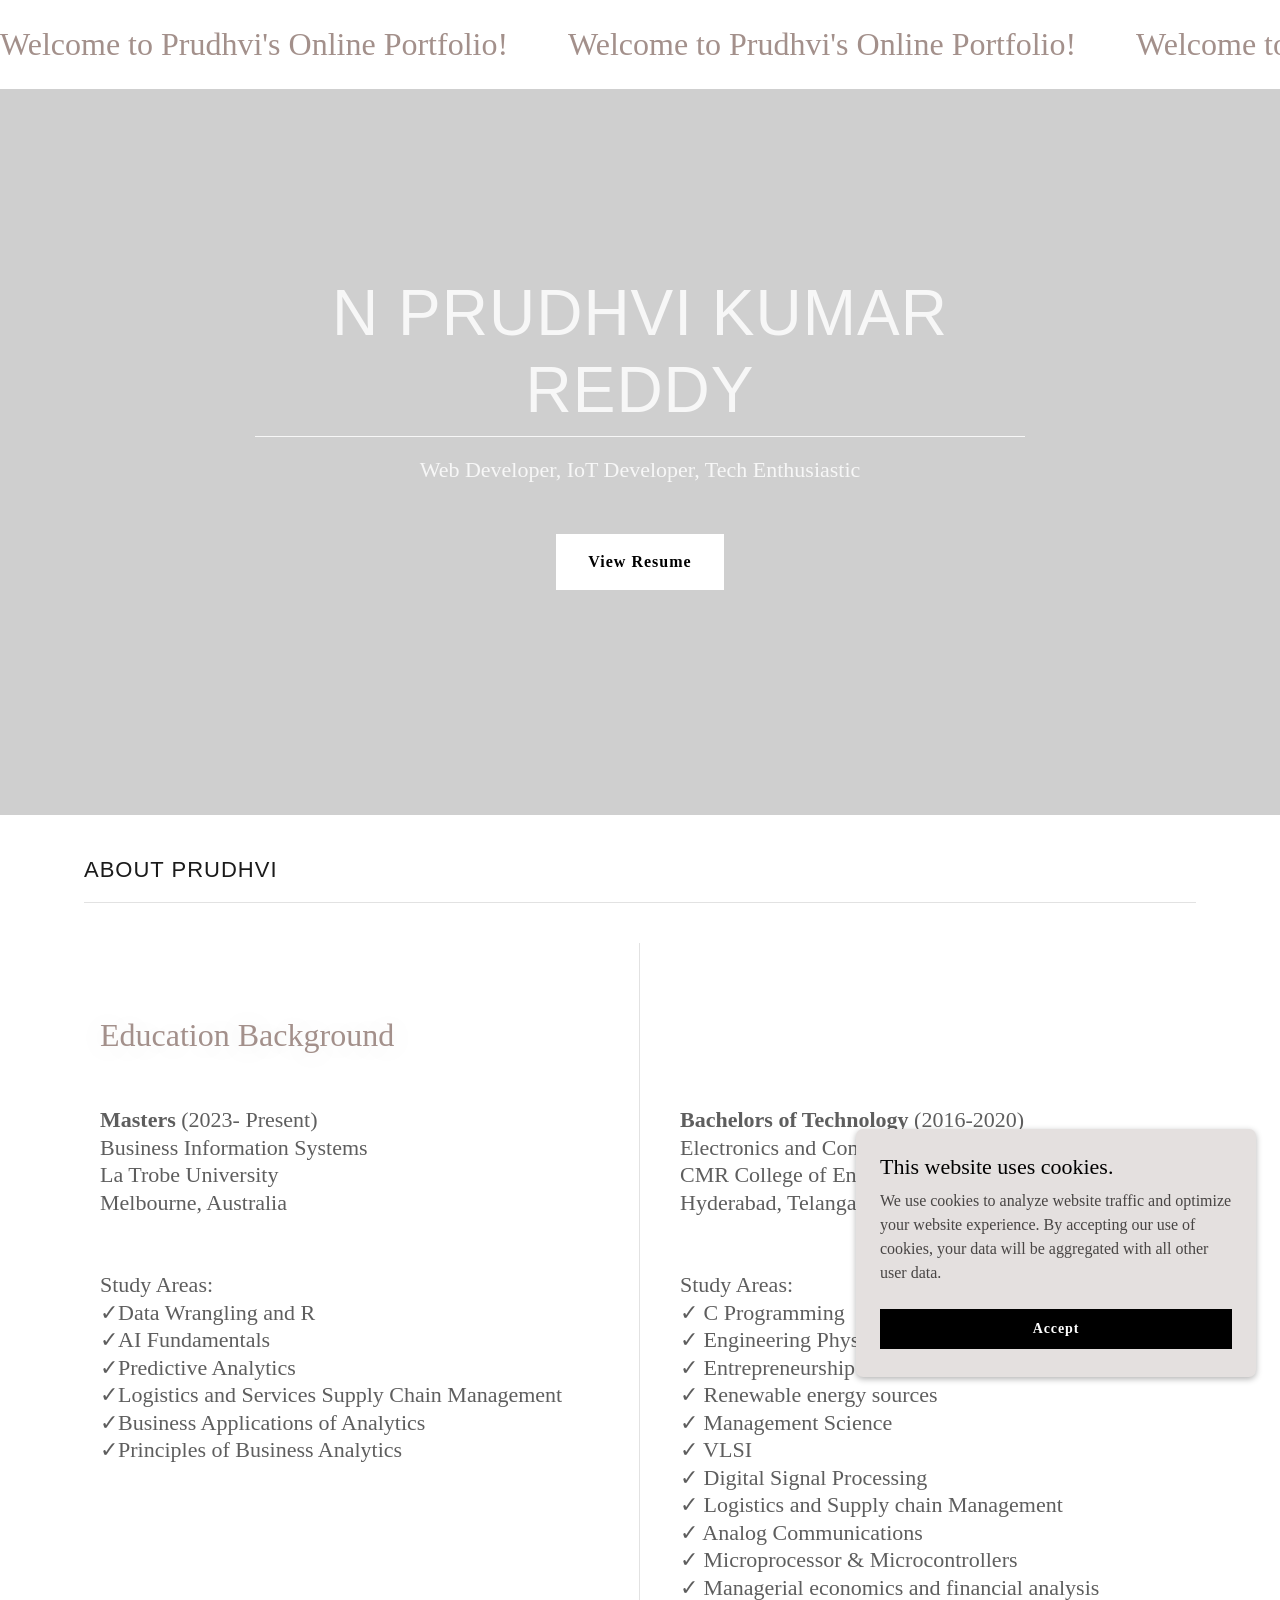
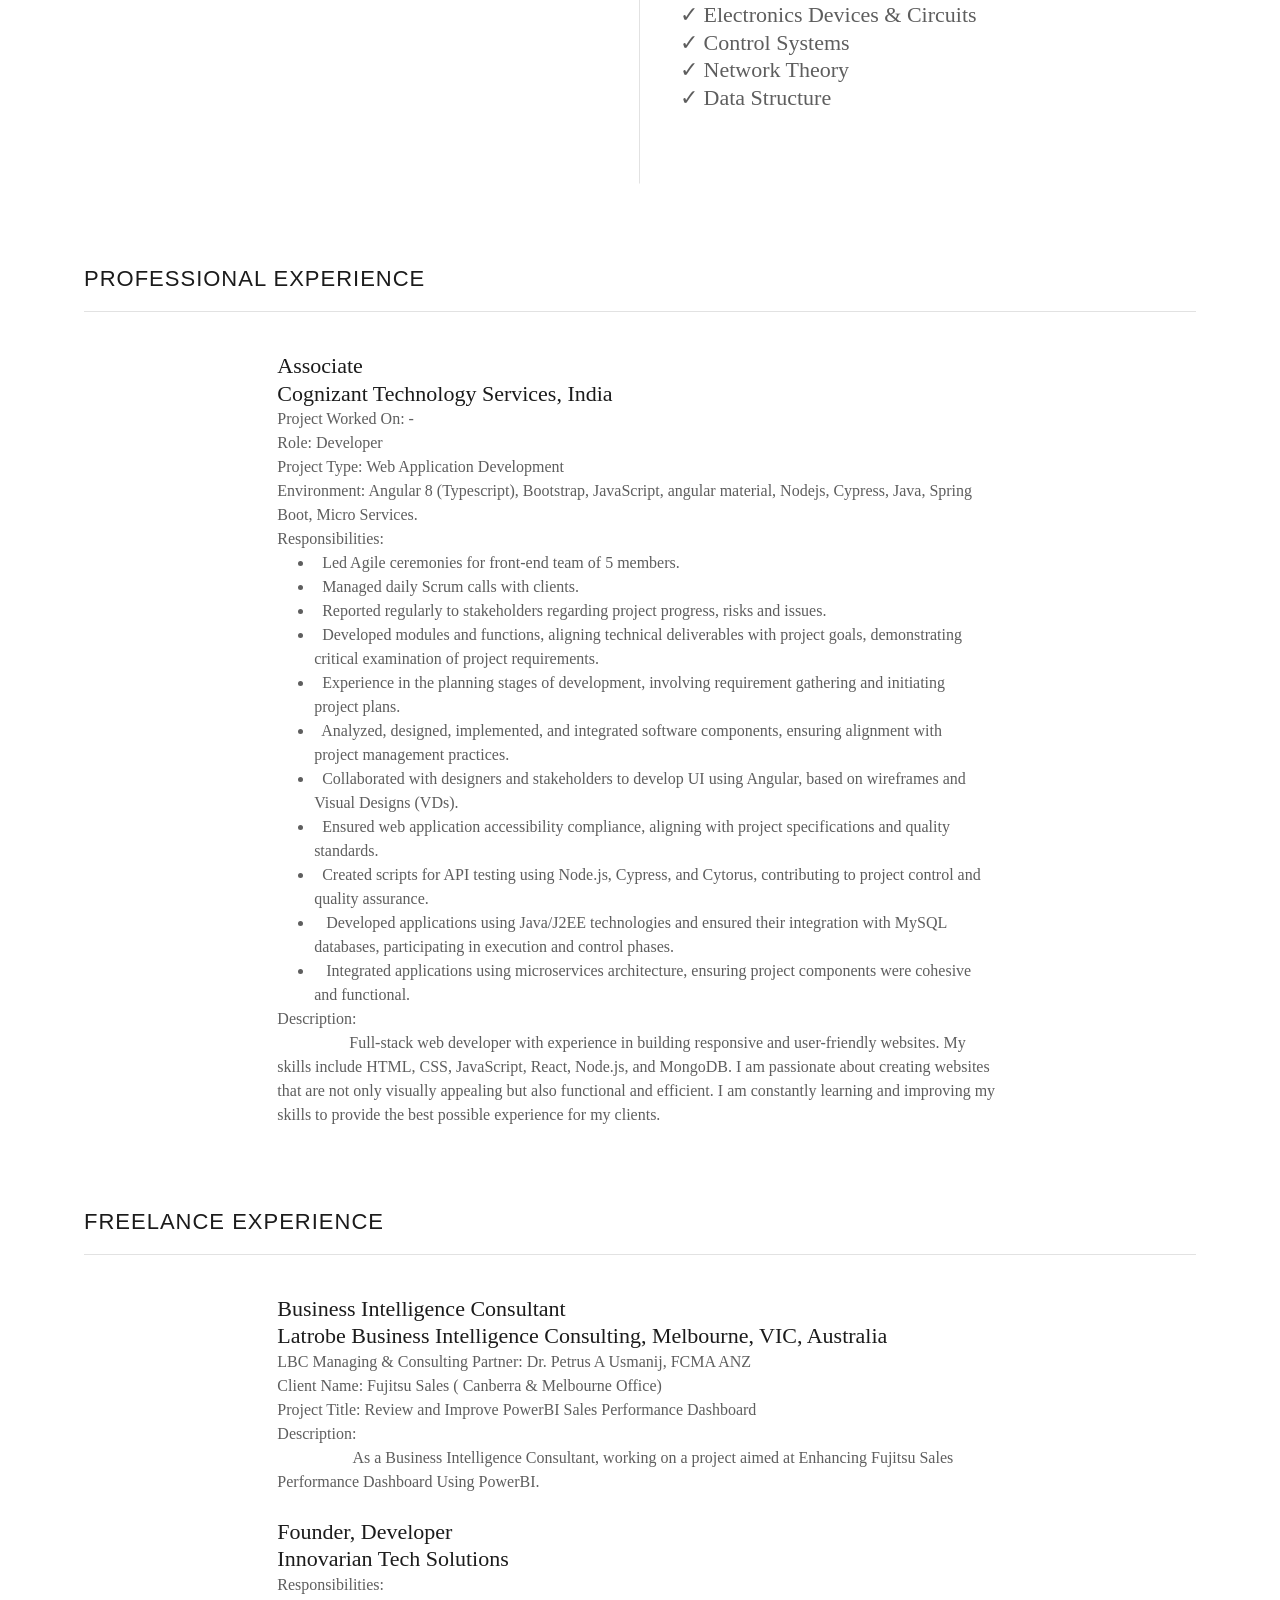
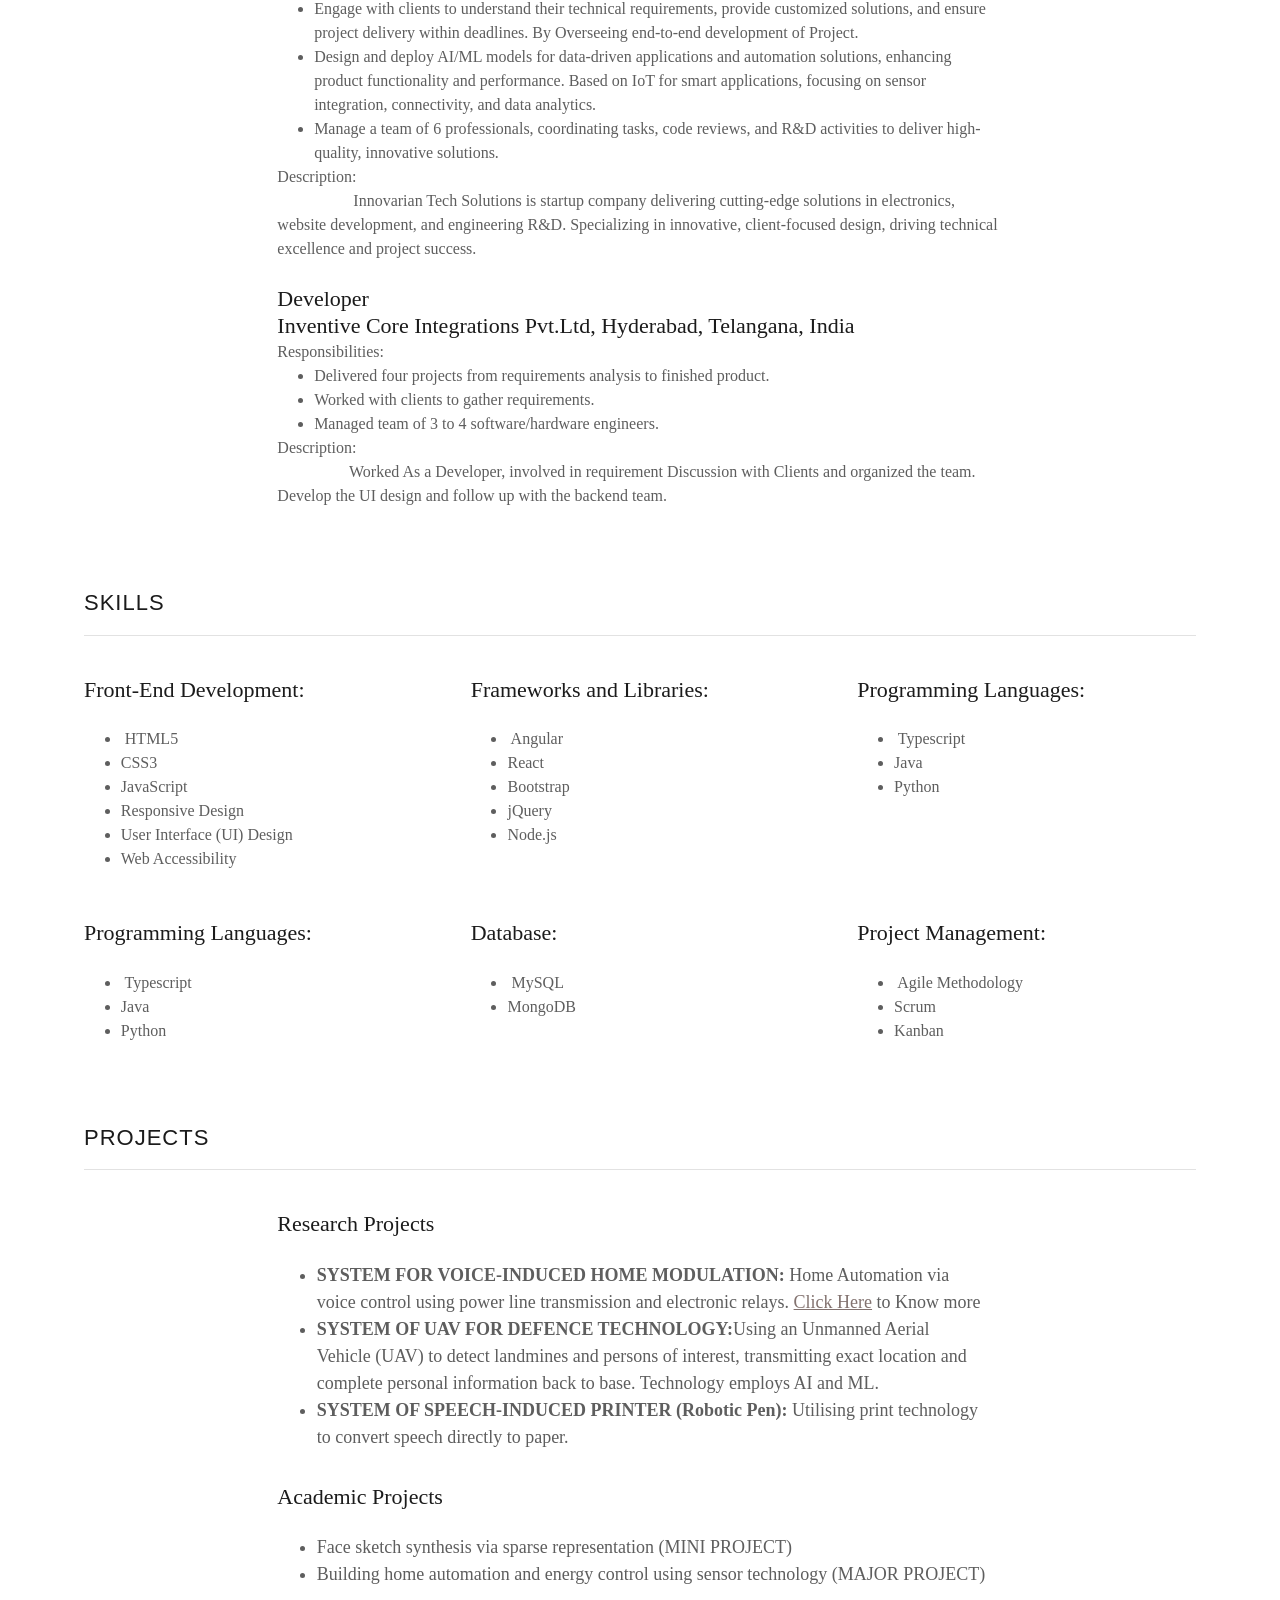
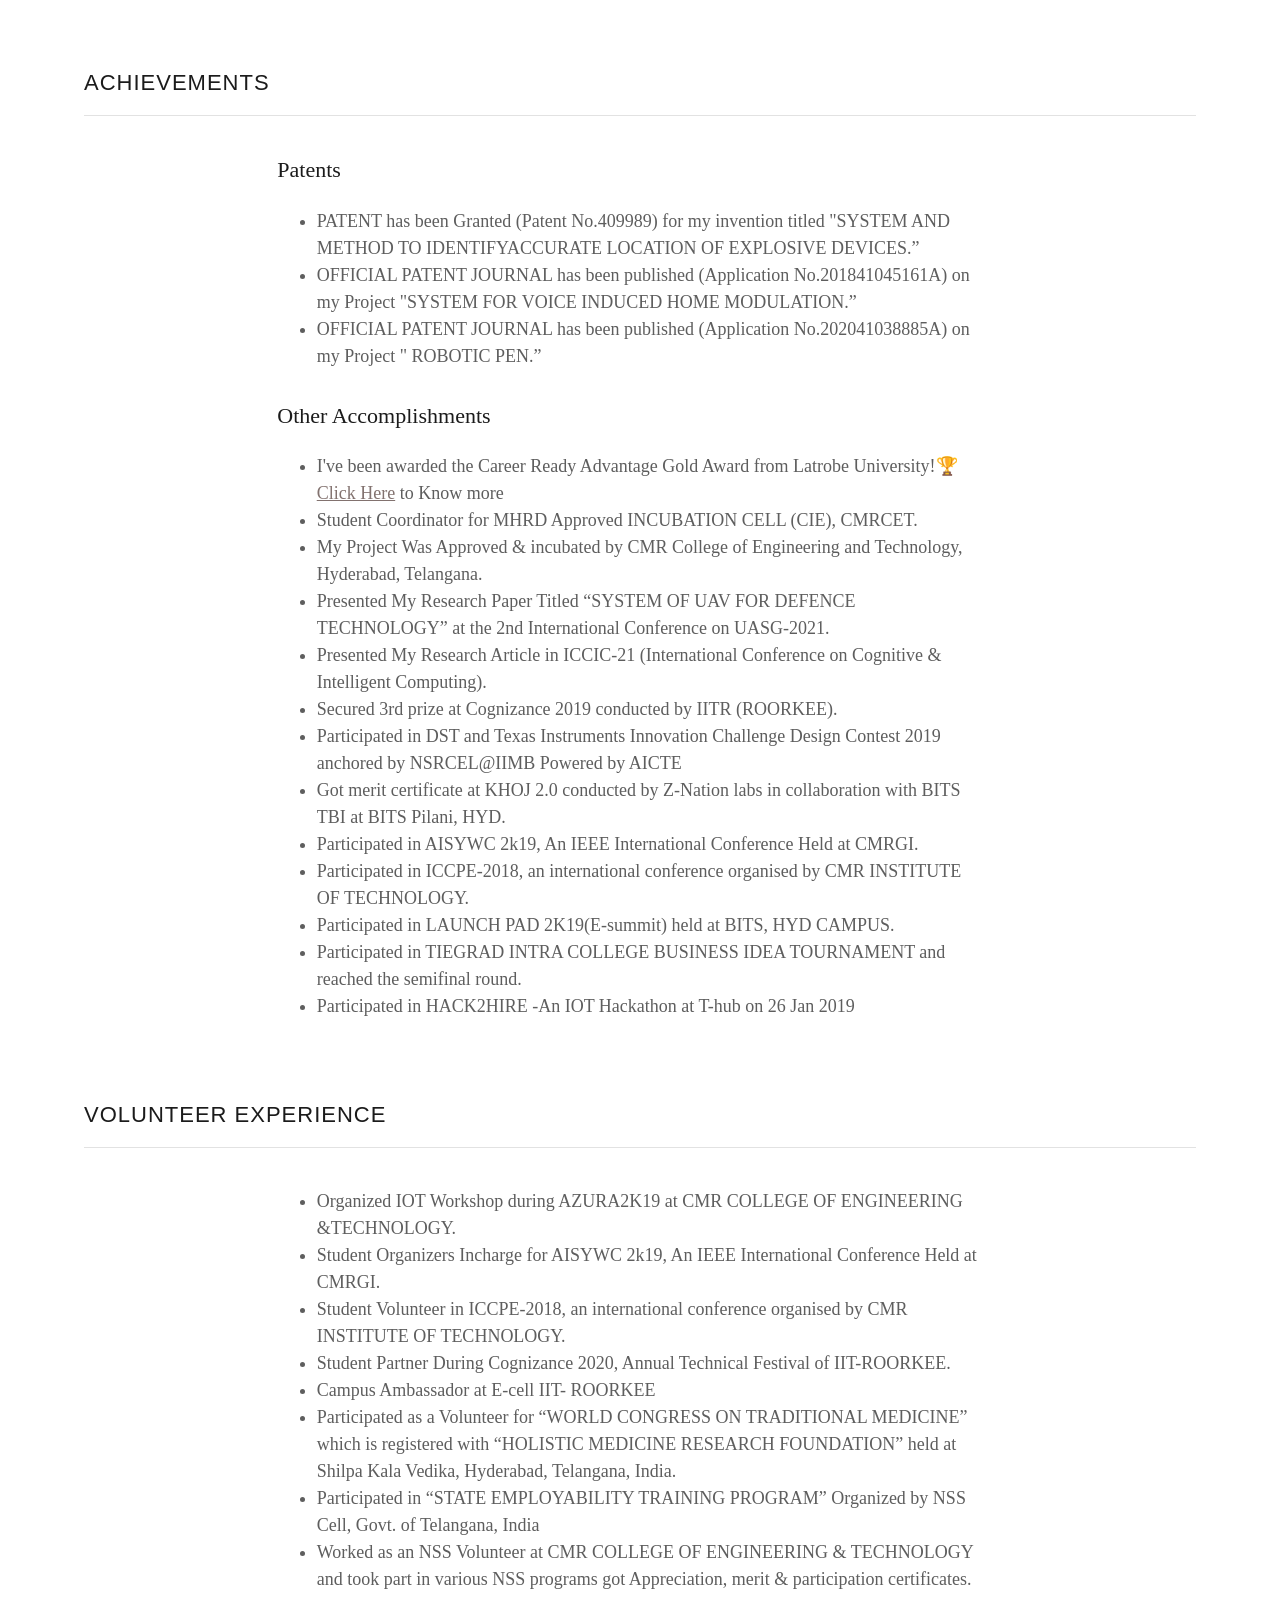
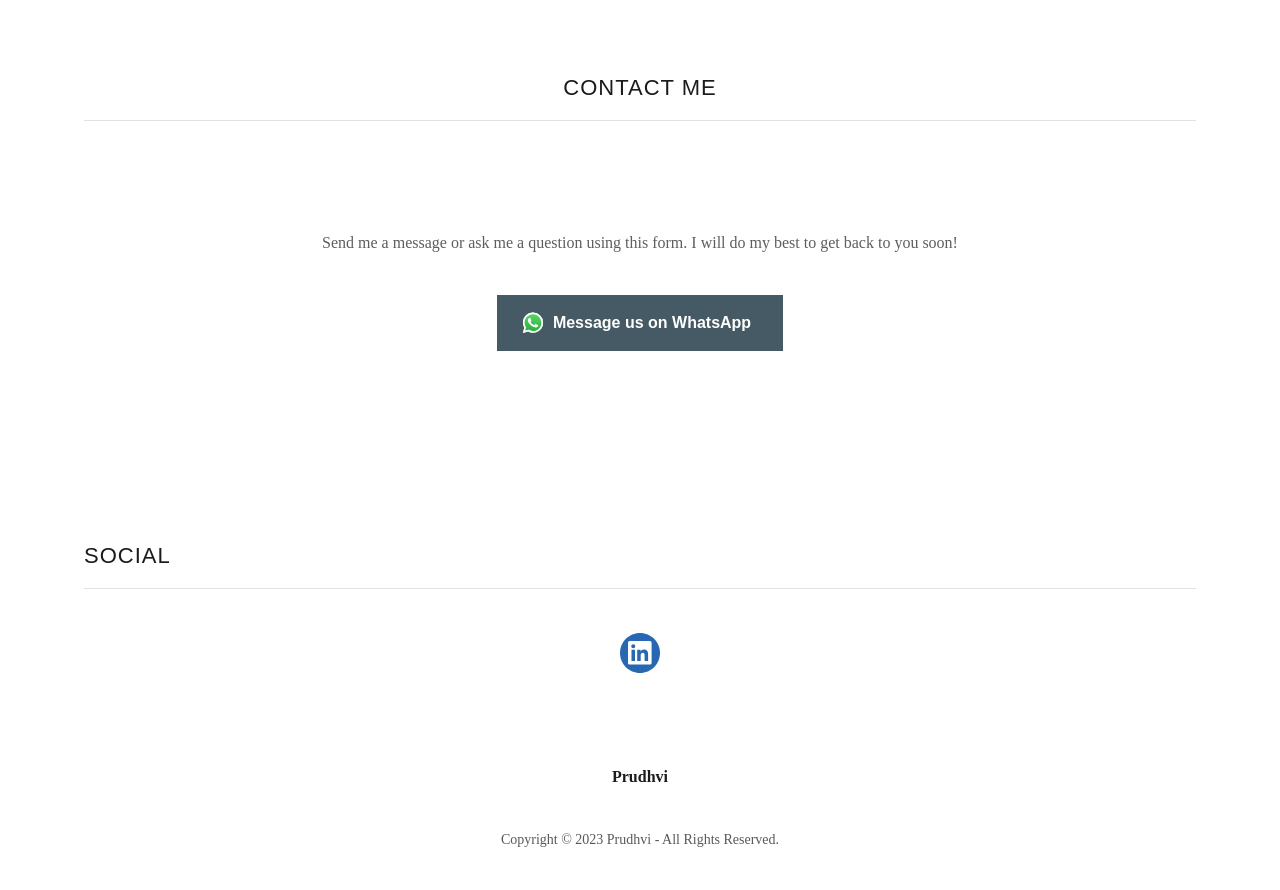
==== commit 1fc89047: "Update Career ready award gold link" ====
--- a/index.html
+++ b/index.html
@@ -2992,7 +2992,7 @@
                                                                 <div style="max-width:100%"><a data-ux-btn="primary"
                                                                         data-ux="ButtonPrimary" color="HIGHCONTRAST"
                                                                         data-aid="HEADER_CTA_BTN"
-                                                                        href="https://drive.google.com/file/d/182OvaW3FVdFMgY3aB1UZ6vLmh0nq48z1/view?usp=sharing"
+                                                                        href="https://drive.google.com/file/d/1RNTl5N1ljA_MCb6ZoTILsYQG1oBdVLs9/view?usp=sharing"
                                                                         class="x-el x-el-a c1-4w c1-2 c1-4x c1-4y c1-4z c1-1n c1-1o c1-2g c1-50 c1-2w c1-2v c1-p c1-1y c1-4 c1-51 c1-52 c1-53 c1-54 c1-55 c1-56 c1-57 c1-3 c1-b c1-4k c1-z c1-c c1-58 c1-59 c1-d c1-e c1-f c1-g">View
                                                                         Resume</a></div>
                                                             </div>
@@ -3762,9 +3762,9 @@
                                                     class="x-el c1-1 c1-2 c1-2v c1-2w c1-42 c1-1p c1-1q c1-84 c1-85 c1-86 c1-87 c1-88 c1-89 c1-8a c1-8b c1-8c c1-8d c1-8e c1-8f c1-8g c1-8h c1-8i c1-8j c1-8k c1-8l c1-8m c1-8n c1-8o c1-8p c1-8q c1-8r c1-8s c1-8t c1-8u c1-8v c1-q c1-b c1-7p c1-90 c1-37 c1-91 c1-92 c1-93 c1-94 x-rt">
                                                     <p style="margin:0"></p>
                                                     <ul>
-                                                        <li>I've been awarded the Career Ready Advantage Award from Latrobe University!🏆
+                                                        <li>I've been awarded the Career Ready Advantage Gold Award from Latrobe University!🏆
                                                             <a class="x-el x-el-a c1-4g c1-4h c1-4p c1-2v c1-2w c1-95 c1-4x c1-63 c1-b c1-96 c1-4m c1-97 c1-98"
-                                                                href="https://bit.ly/3VPUS3x"
+                                                                href="https://drive.google.com/file/d/1wltVx5b1JiYK7J4uUq4l_GlI24W9RD35/view?usp=sharing"
                                                                 target="_blank">Click Here</a> to Know more</li>
                                                         <li>Student Coordinator for MHRD Approved INCUBATION CELL (CIE),
                                                             CMRCET.</li>
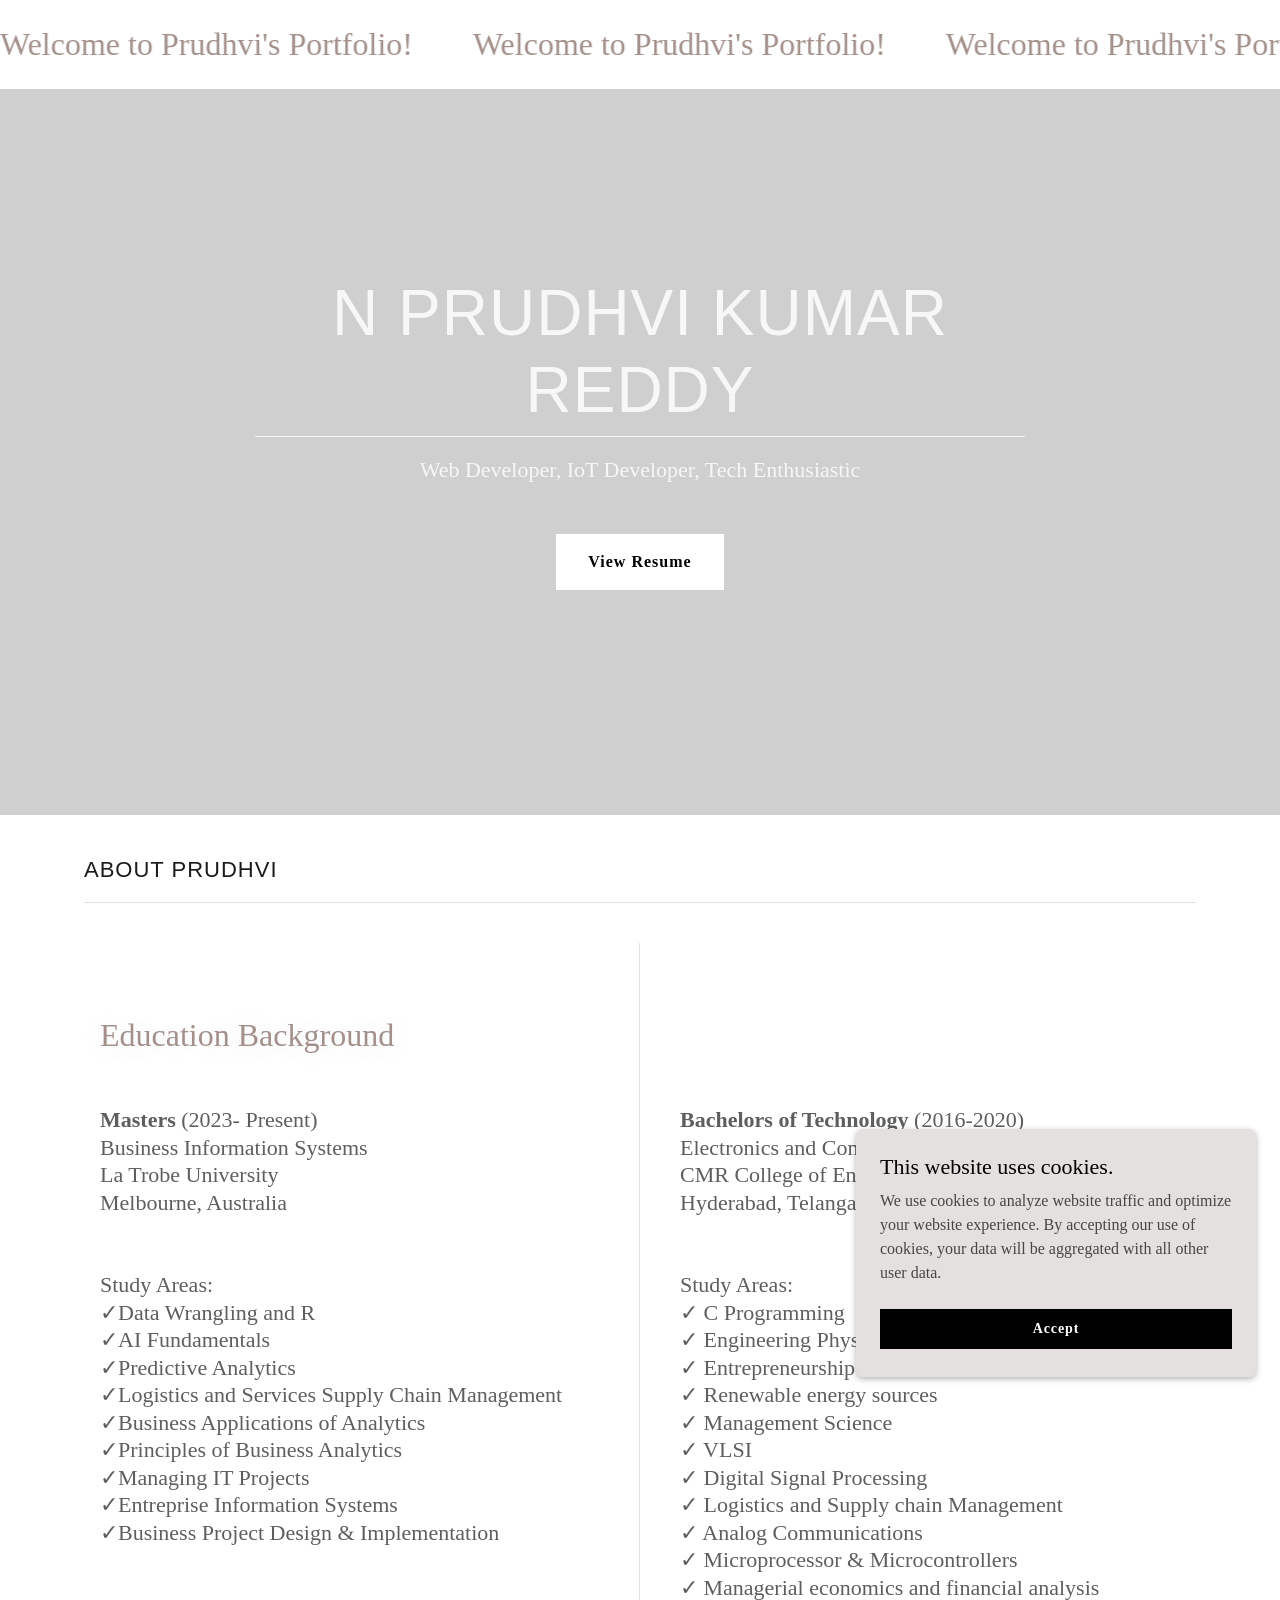
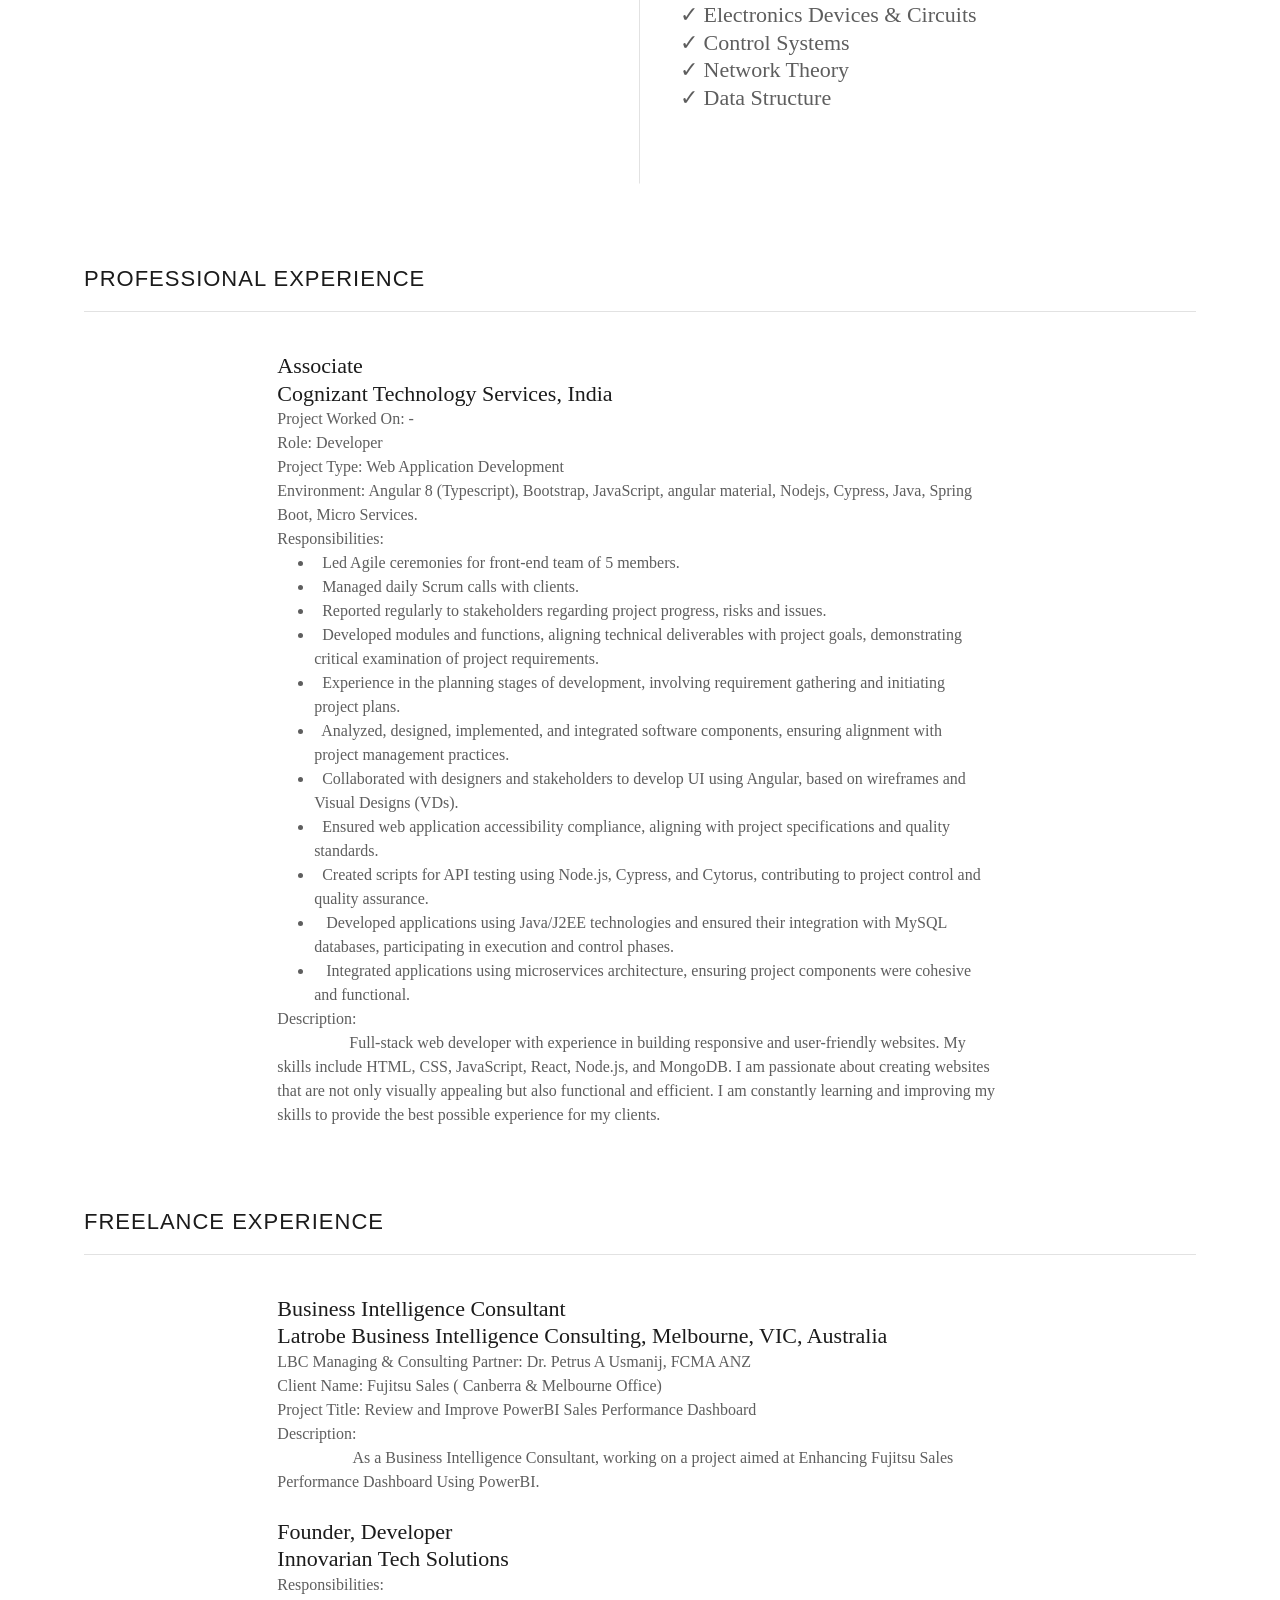
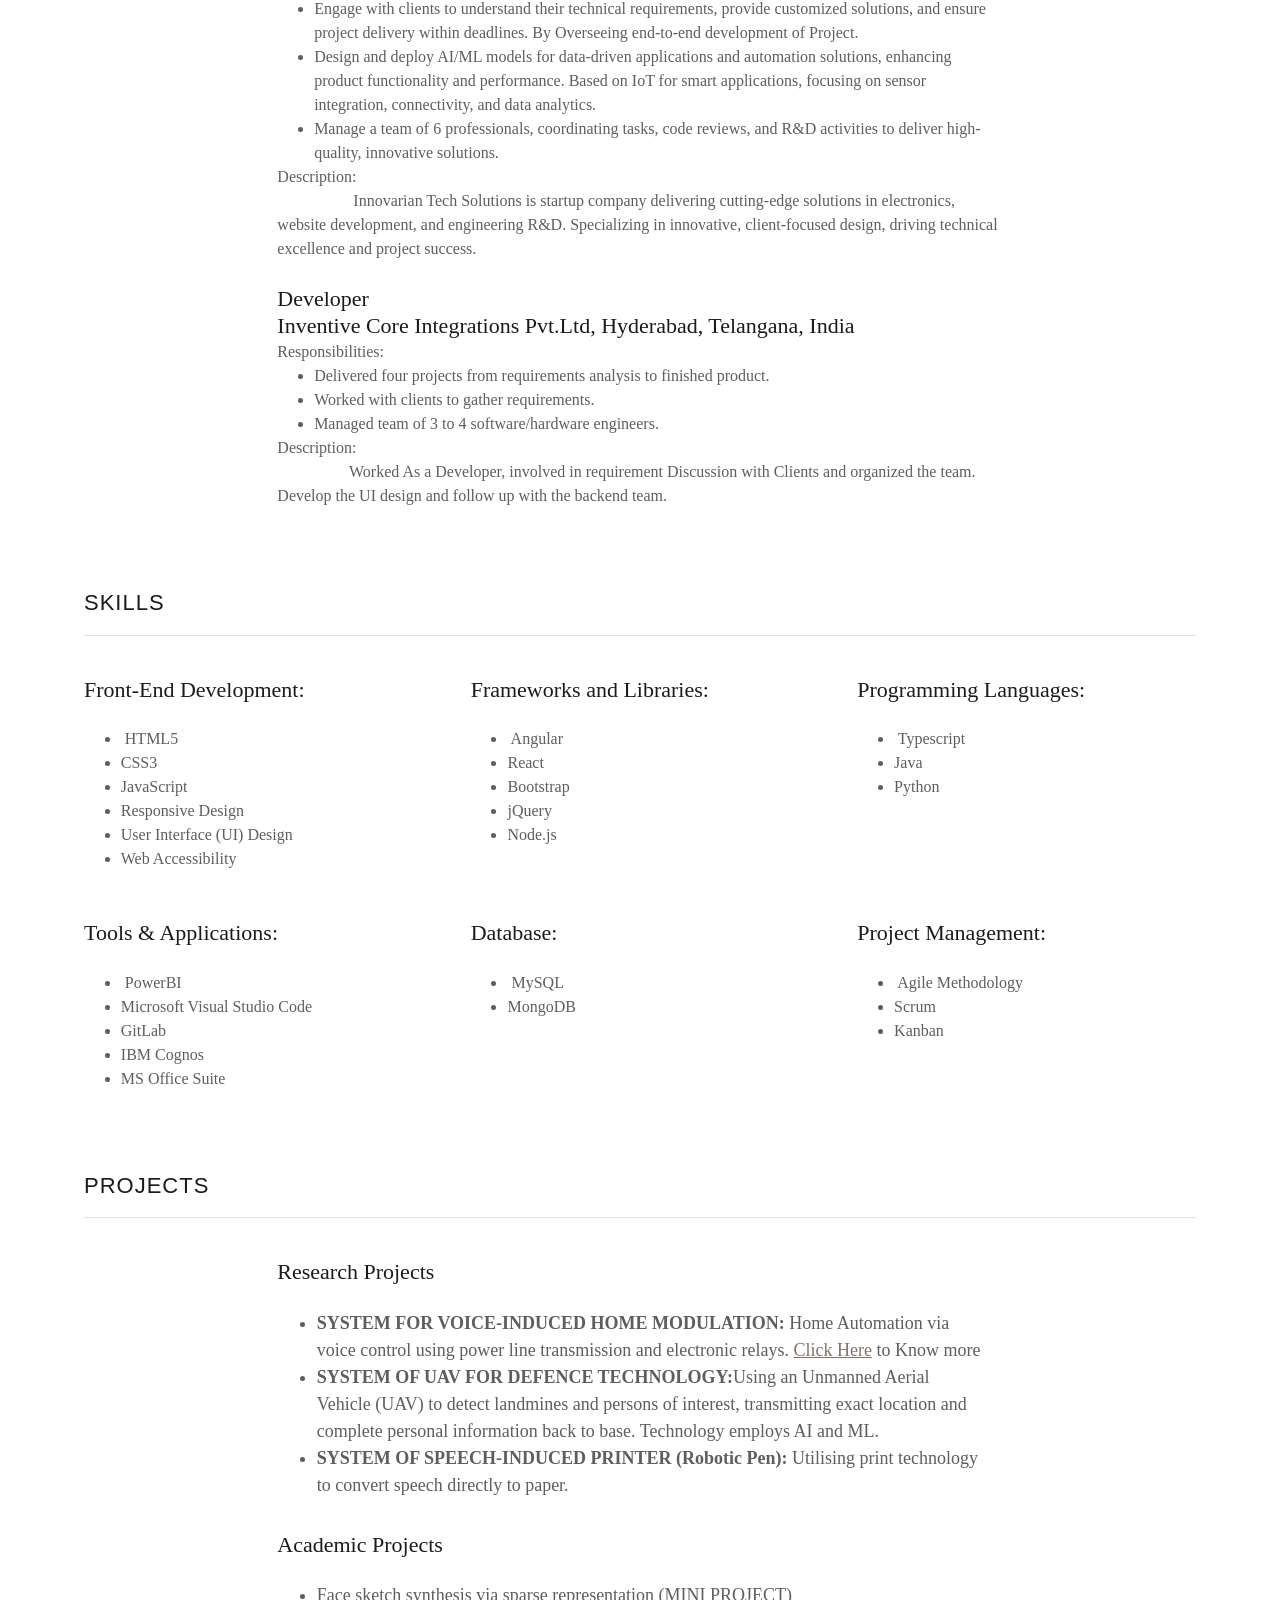
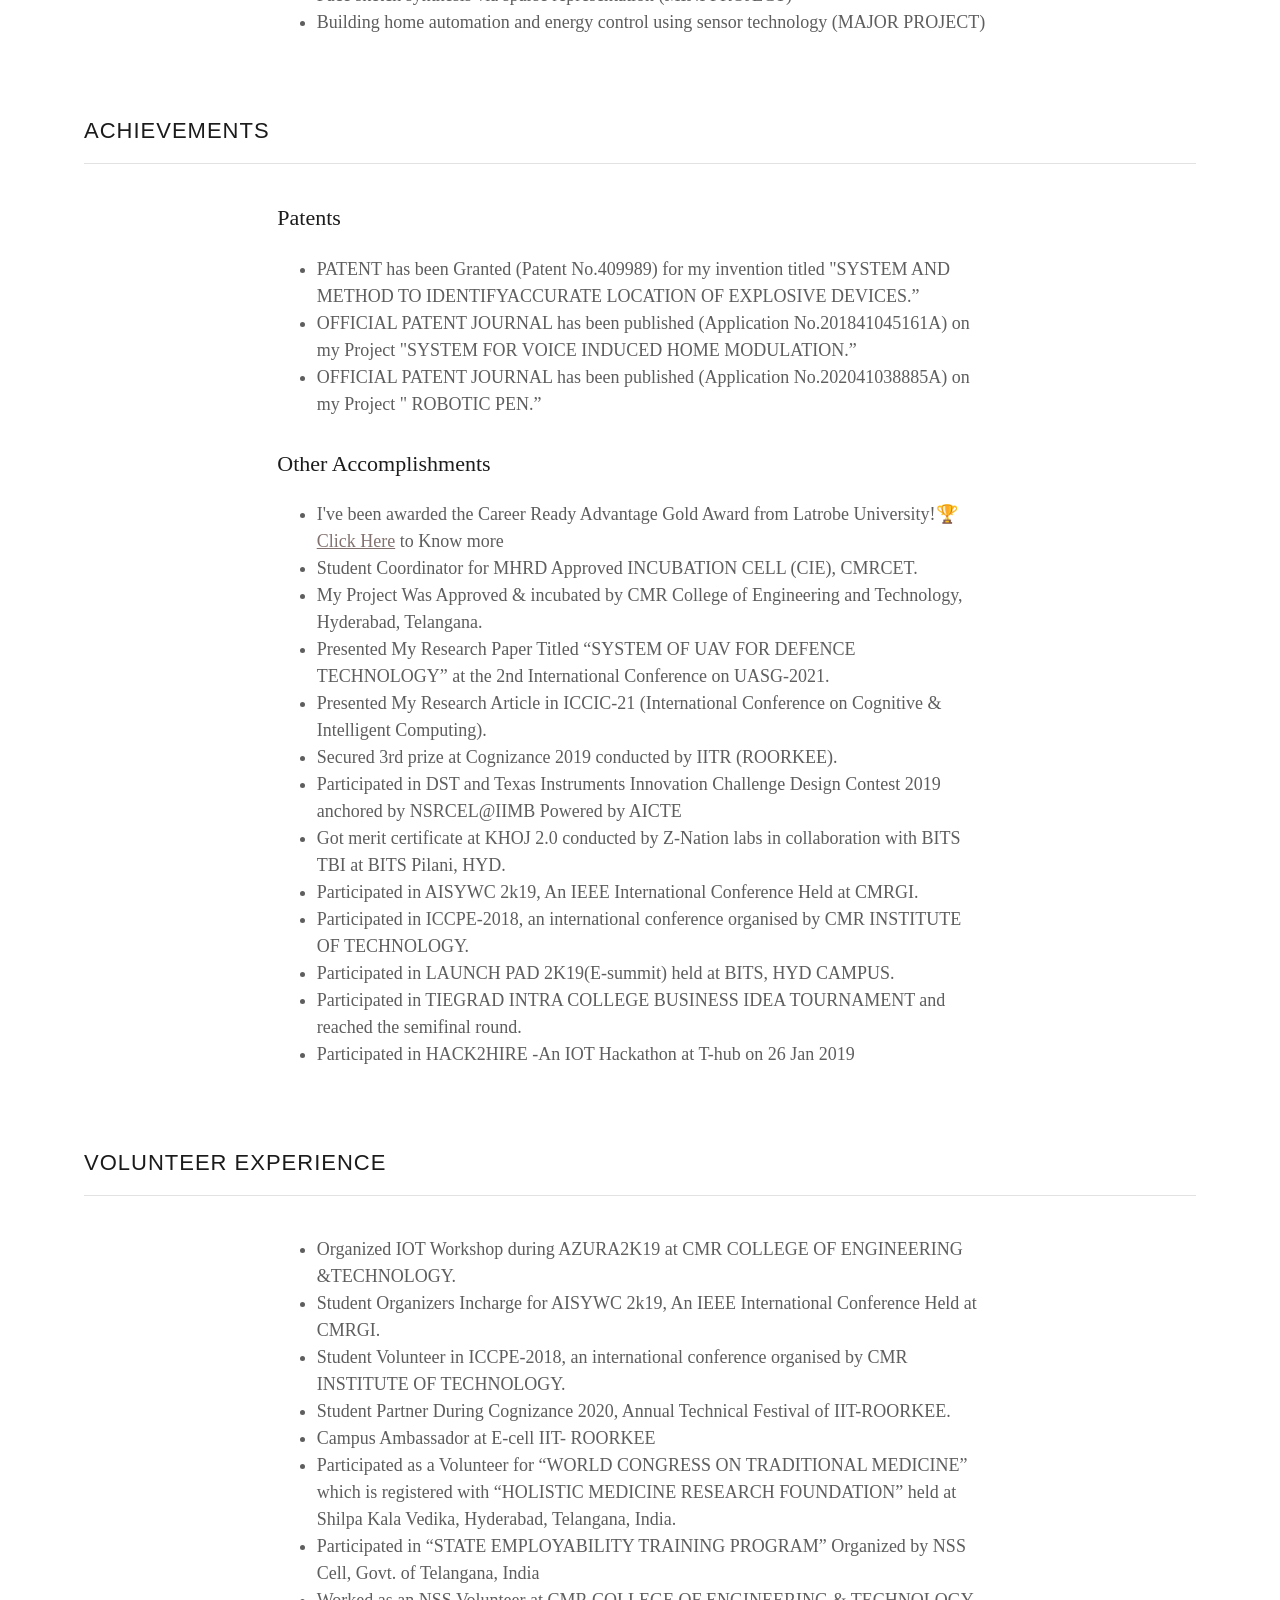
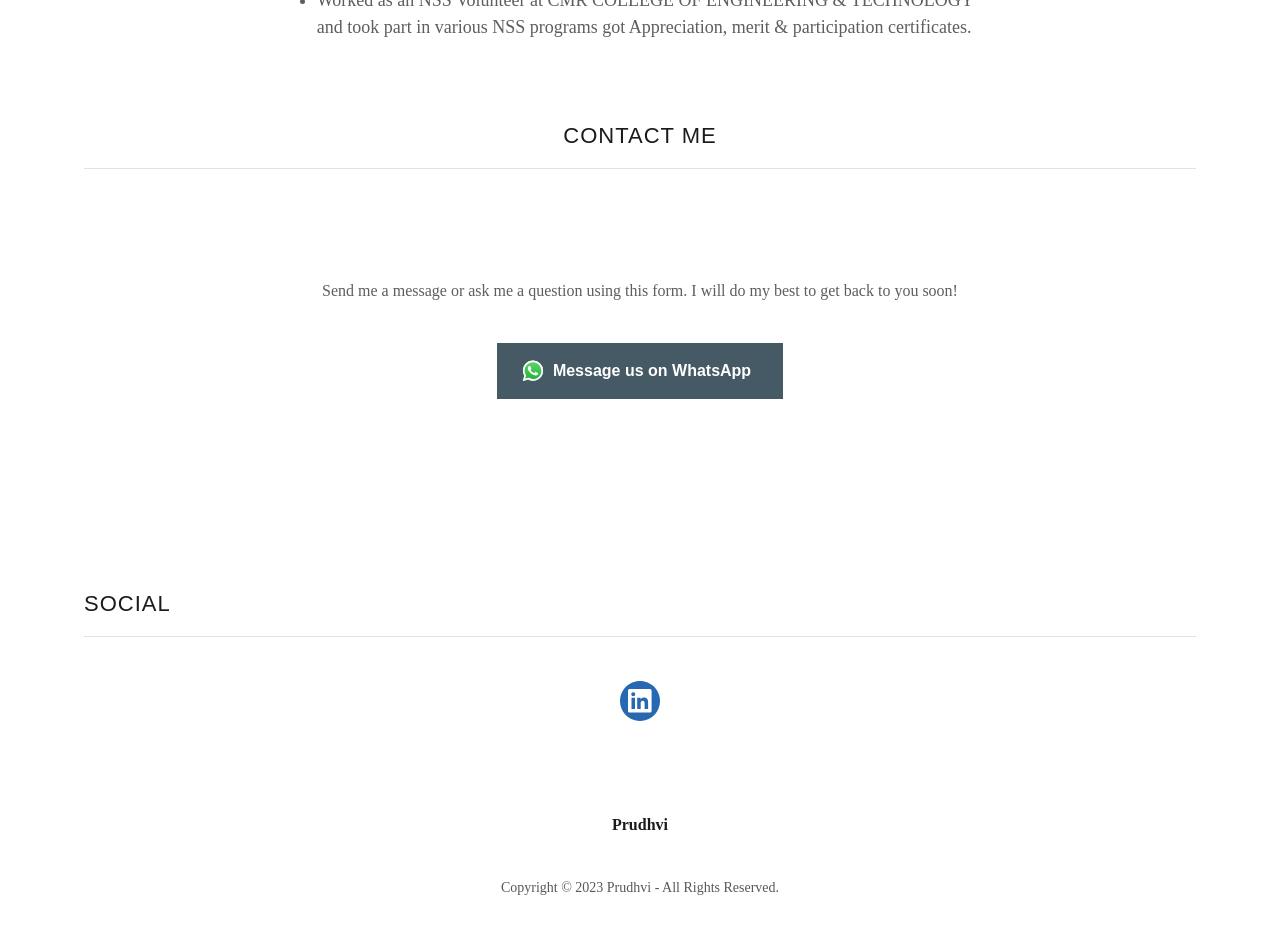
==== commit 1744fed4: "Update index.html" ====
--- a/index.html
+++ b/index.html
@@ -2873,7 +2873,7 @@
                                                                             data-aid="CONTENT_SECTION_TITLE_RENDERED"
                                                                             data-typography="HeadingGamma"
                                                                             class="x-el x-el-h3 c1-1 c1-2 c1-2v c1-2w c1-5x c1-1u c1-1v c1-1p c1-1q c1-b c1-5y c1-3x c1-37 c1-3y c1-3z c1-40 c1-41">
-                                                                            Welcome to Prudhvi's Online Portfolio!</h3>
+                                                                            Welcome to Prudhvi's Portfolio!</h3>
                                                                     </div>
                                                                     <div data-ux="Block" id="marquee_5247_clones" data-name="clones"
                                                                         aria-hidden="true"
@@ -2884,7 +2884,7 @@
                                                                                 data-aid="CONTENT_SECTION_TITLE_RENDERED"
                                                                                 data-typography="HeadingGamma"
                                                                                 class="x-el x-el-h3 c1-1 c1-2 c1-2v c1-2w c1-5x c1-1u c1-1v c1-1p c1-1q c1-b c1-5y c1-3x c1-37 c1-3y c1-3z c1-40 c1-41">
-                                                                                Welcome to Prudhvi's Online Portfolio!</h3>
+                                                                                Welcome to Prudhvi's Portfolio!</h3>
                                                                         </div>
                                                                         <div data-ux="Block" data-name="content"
                                                                             class="x-el x-el-div c1-1 c1-2 c1-b c1-c c1-d c1-e c1-f c1-g">
@@ -2892,7 +2892,7 @@
                                                                                 data-aid="CONTENT_SECTION_TITLE_RENDERED"
                                                                                 data-typography="HeadingGamma"
                                                                                 class="x-el x-el-h3 c1-1 c1-2 c1-2v c1-2w c1-5x c1-1u c1-1v c1-1p c1-1q c1-b c1-5y c1-3x c1-37 c1-3y c1-3z c1-40 c1-41">
-                                                                                Welcome to Prudhvi's Online Portfolio!</h3>
+                                                                                Welcome to Prudhvi's Portfolio!</h3>
                                                                         </div>
                                                                         <div data-ux="Block" data-name="content"
                                                                             class="x-el x-el-div c1-1 c1-2 c1-b c1-c c1-d c1-e c1-f c1-g">
@@ -2900,7 +2900,7 @@
                                                                                 data-aid="CONTENT_SECTION_TITLE_RENDERED"
                                                                                 data-typography="HeadingGamma"
                                                                                 class="x-el x-el-h3 c1-1 c1-2 c1-2v c1-2w c1-5x c1-1u c1-1v c1-1p c1-1q c1-b c1-5y c1-3x c1-37 c1-3y c1-3z c1-40 c1-41">
-                                                                                Welcome to Prudhvi's Online Portfolio!</h3>
+                                                                                Welcome to Prudhvi's Portfolio!</h3>
                                                                         </div>
                                                                         <div data-ux="Block" data-name="content"
                                                                             class="x-el x-el-div c1-1 c1-2 c1-b c1-c c1-d c1-e c1-f c1-g">
@@ -2908,7 +2908,7 @@
                                                                                 data-aid="CONTENT_SECTION_TITLE_RENDERED"
                                                                                 data-typography="HeadingGamma"
                                                                                 class="x-el x-el-h3 c1-1 c1-2 c1-2v c1-2w c1-5x c1-1u c1-1v c1-1p c1-1q c1-b c1-5y c1-3x c1-37 c1-3y c1-3z c1-40 c1-41">
-                                                                                Welcome to Prudhvi's Online Portfolio!</h3>
+                                                                                Welcome to Prudhvi's Portfolio!</h3>
                                                                         </div>
                                                                         <div data-ux="Block" data-name="content"
                                                                             class="x-el x-el-div c1-1 c1-2 c1-b c1-c c1-d c1-e c1-f c1-g">
@@ -2916,7 +2916,7 @@
                                                                                 data-aid="CONTENT_SECTION_TITLE_RENDERED"
                                                                                 data-typography="HeadingGamma"
                                                                                 class="x-el x-el-h3 c1-1 c1-2 c1-2v c1-2w c1-5x c1-1u c1-1v c1-1p c1-1q c1-b c1-5y c1-3x c1-37 c1-3y c1-3z c1-40 c1-41">
-                                                                                Welcome to Prudhvi's Online Portfolio!</h3>
+                                                                                Welcome to Prudhvi's Portfolio!</h3>
                                                                         </div>
                                                                     </div>
                                                                 </div>
@@ -3128,6 +3128,12 @@
                                                     <p style="margin:0"><span>✓Business Applications of Analytics</span>
                                                     </p>
                                                     <p style="margin:0"><span>✓Principles of Business Analytics</span>
+                                                    </p>
+                                                    <p style="margin:0"><span>✓Managing IT Projects</span>
+                                                    </p>
+                                                    <p style="margin:0"><span>✓Entreprise Information Systems</span>
+                                                    </p>
+                                                    <p style="margin:0"><span>✓Business Project Design & Implementation</span>
                                                     </p>
                                                     <p style="margin:0"><span><br></span></p>
                                                 </div>
@@ -3437,11 +3443,11 @@
                                                     <h4 role="heading" aria-level="4" data-ux="ContentCardHeading"
                                                         data-typography="HeadingDelta"
                                                         class="x-el x-el-h4 c1-1 c1-2 c1-2v c1-2w c1-5x c1-1u c1-1v c1-1p c1-7m c1-3p c1-3n c1-2s c1-7k c1-b c1-62 c1-48 c1-37 c1-4c c1-7n c1-4d c1-4e c1-4f">
-                                                        Frameworks and Libraries:</h4>
+                                                        Front-End Development:</h4>
                                                     <h4 role="heading" aria-level="4" data-ux="ContentCardHeading"
                                                         data-typography="HeadingDelta"
                                                         class="x-el x-el-h4 c1-1 c1-2 c1-2v c1-2w c1-5x c1-1u c1-1v c1-1p c1-7m c1-3p c1-3n c1-2s c1-7k c1-b c1-62 c1-48 c1-37 c1-7o c1-4c c1-4d c1-4e c1-4f">
-                                                        Frameworks and Libraries:</h4>
+                                                        Front-End Development:</h4>
                                                 </div>
                                                 <div data-ux="ContentCardText" data-aid="CONTENT_DESCRIPTION1_RENDERED"
                                                     data-typography="BodyAlpha"
@@ -3508,7 +3514,7 @@
                                                     <h4 role="heading" aria-level="4" data-ux="ContentCardHeading"
                                                         data-typography="HeadingDelta"
                                                         class="x-el x-el-h4 c1-1 c1-2 c1-2v c1-2w c1-5x c1-1u c1-1v c1-1p c1-7m c1-3p c1-3n c1-2s c1-7k c1-b c1-62 c1-48 c1-37 c1-4c c1-7n c1-4d c1-4e c1-4f">
-                                                        Frameworks and Libraries:</h4>
+                                                        Programming Languages:</h4>
                                                     <h4 role="heading" aria-level="4" data-ux="ContentCardHeading"
                                                         data-typography="HeadingDelta"
                                                         class="x-el x-el-h4 c1-1 c1-2 c1-2v c1-2w c1-5x c1-1u c1-1v c1-1p c1-7m c1-3p c1-3n c1-2s c1-7k c1-b c1-62 c1-48 c1-37 c1-7o c1-4c c1-4d c1-4e c1-4f">
@@ -3537,24 +3543,26 @@
                                                         data-aid="CONTENT_HEADLINE4_RENDERED"
                                                         data-typography="HeadingDelta"
                                                         class="x-el x-el-h4 c1-1 c1-2 c1-2v c1-2w c1-5x c1-1u c1-1v c1-1p c1-1q c1-2s c1-7k c1-b c1-62 c1-48 c1-37 c1-7l c1-4c c1-4d c1-4e c1-4f">
-                                                        Programming Languages:</h4>
+                                                        Tools & Applications:</h4>
                                                     <h4 role="heading" aria-level="4" data-ux="ContentCardHeading"
                                                         data-typography="HeadingDelta"
                                                         class="x-el x-el-h4 c1-1 c1-2 c1-2v c1-2w c1-5x c1-1u c1-1v c1-1p c1-7m c1-3p c1-3n c1-2s c1-7k c1-b c1-62 c1-48 c1-37 c1-4c c1-7n c1-4d c1-4e c1-4f">
-                                                        Programming Languages:</h4>
+                                                        Tools & Applications:</h4>
                                                     <h4 role="heading" aria-level="4" data-ux="ContentCardHeading"
                                                         data-typography="HeadingDelta"
                                                         class="x-el x-el-h4 c1-1 c1-2 c1-2v c1-2w c1-5x c1-1u c1-1v c1-1p c1-7m c1-3p c1-3n c1-2s c1-7k c1-b c1-62 c1-48 c1-37 c1-7o c1-4c c1-4d c1-4e c1-4f">
-                                                        Programming Languages:</h4>
+                                                        Tools & Applications:</h4>
                                                 </div>
                                                 <div data-ux="ContentCardText" data-aid="CONTENT_DESCRIPTION4_RENDERED"
                                                     data-typography="BodyAlpha"
                                                     class="x-el c1-1 c1-2 c1-2v c1-2w c1-42 c1-1p c1-1q c1-84 c1-85 c1-86 c1-87 c1-88 c1-89 c1-8a c1-8b c1-8c c1-8d c1-8e c1-8f c1-8g c1-8h c1-8i c1-8j c1-8k c1-8l c1-8m c1-8n c1-8o c1-8p c1-8q c1-8r c1-8s c1-8t c1-8u c1-8v c1-4 c1-q c1-b c1-7p c1-c c1-37 c1-d c1-e c1-f c1-g x-rt">
                                                     <p style="margin:0"></p>
                                                     <ul>
-                                                        <li>&nbsp;Typescript</li>
-                                                        <li>Java</li>
-                                                        <li>Python</li>
+                                                        <li>&nbsp;PowerBI</li>
+                                                        <li>Microsoft Visual Studio Code</li>
+                                                        <li>GitLab</li>
+                                                        <li>IBM Cognos</li>
+                                                        <li>MS Office Suite</li>
                                                     </ul>
                                                     <p></p>
                                                 </div>
@@ -3574,11 +3582,11 @@
                                                     <h4 role="heading" aria-level="4" data-ux="ContentCardHeading"
                                                         data-typography="HeadingDelta"
                                                         class="x-el x-el-h4 c1-1 c1-2 c1-2v c1-2w c1-5x c1-1u c1-1v c1-1p c1-7m c1-3p c1-3n c1-2s c1-7k c1-b c1-62 c1-48 c1-37 c1-4c c1-7n c1-4d c1-4e c1-4f">
-                                                        Programming Languages:</h4>
+                                                        Database:</h4>
                                                     <h4 role="heading" aria-level="4" data-ux="ContentCardHeading"
                                                         data-typography="HeadingDelta"
                                                         class="x-el x-el-h4 c1-1 c1-2 c1-2v c1-2w c1-5x c1-1u c1-1v c1-1p c1-7m c1-3p c1-3n c1-2s c1-7k c1-b c1-62 c1-48 c1-37 c1-7o c1-4c c1-4d c1-4e c1-4f">
-                                                        Project Management:</h4>
+                                                        Database:</h4>
                                                 </div>
                                                 <div data-ux="ContentCardText" data-aid="CONTENT_DESCRIPTION5_RENDERED"
                                                     data-typography="BodyAlpha"
@@ -3606,7 +3614,7 @@
                                                     <h4 role="heading" aria-level="4" data-ux="ContentCardHeading"
                                                         data-typography="HeadingDelta"
                                                         class="x-el x-el-h4 c1-1 c1-2 c1-2v c1-2w c1-5x c1-1u c1-1v c1-1p c1-7m c1-3p c1-3n c1-2s c1-7k c1-b c1-62 c1-48 c1-37 c1-4c c1-7n c1-4d c1-4e c1-4f">
-                                                        Programming Languages:</h4>
+                                                        Project Management:</h4>
                                                     <h4 role="heading" aria-level="4" data-ux="ContentCardHeading"
                                                         data-typography="HeadingDelta"
                                                         class="x-el x-el-h4 c1-1 c1-2 c1-2v c1-2w c1-5x c1-1u c1-1v c1-1p c1-7m c1-3p c1-3n c1-2s c1-7k c1-b c1-62 c1-48 c1-37 c1-7o c1-4c c1-4d c1-4e c1-4f">
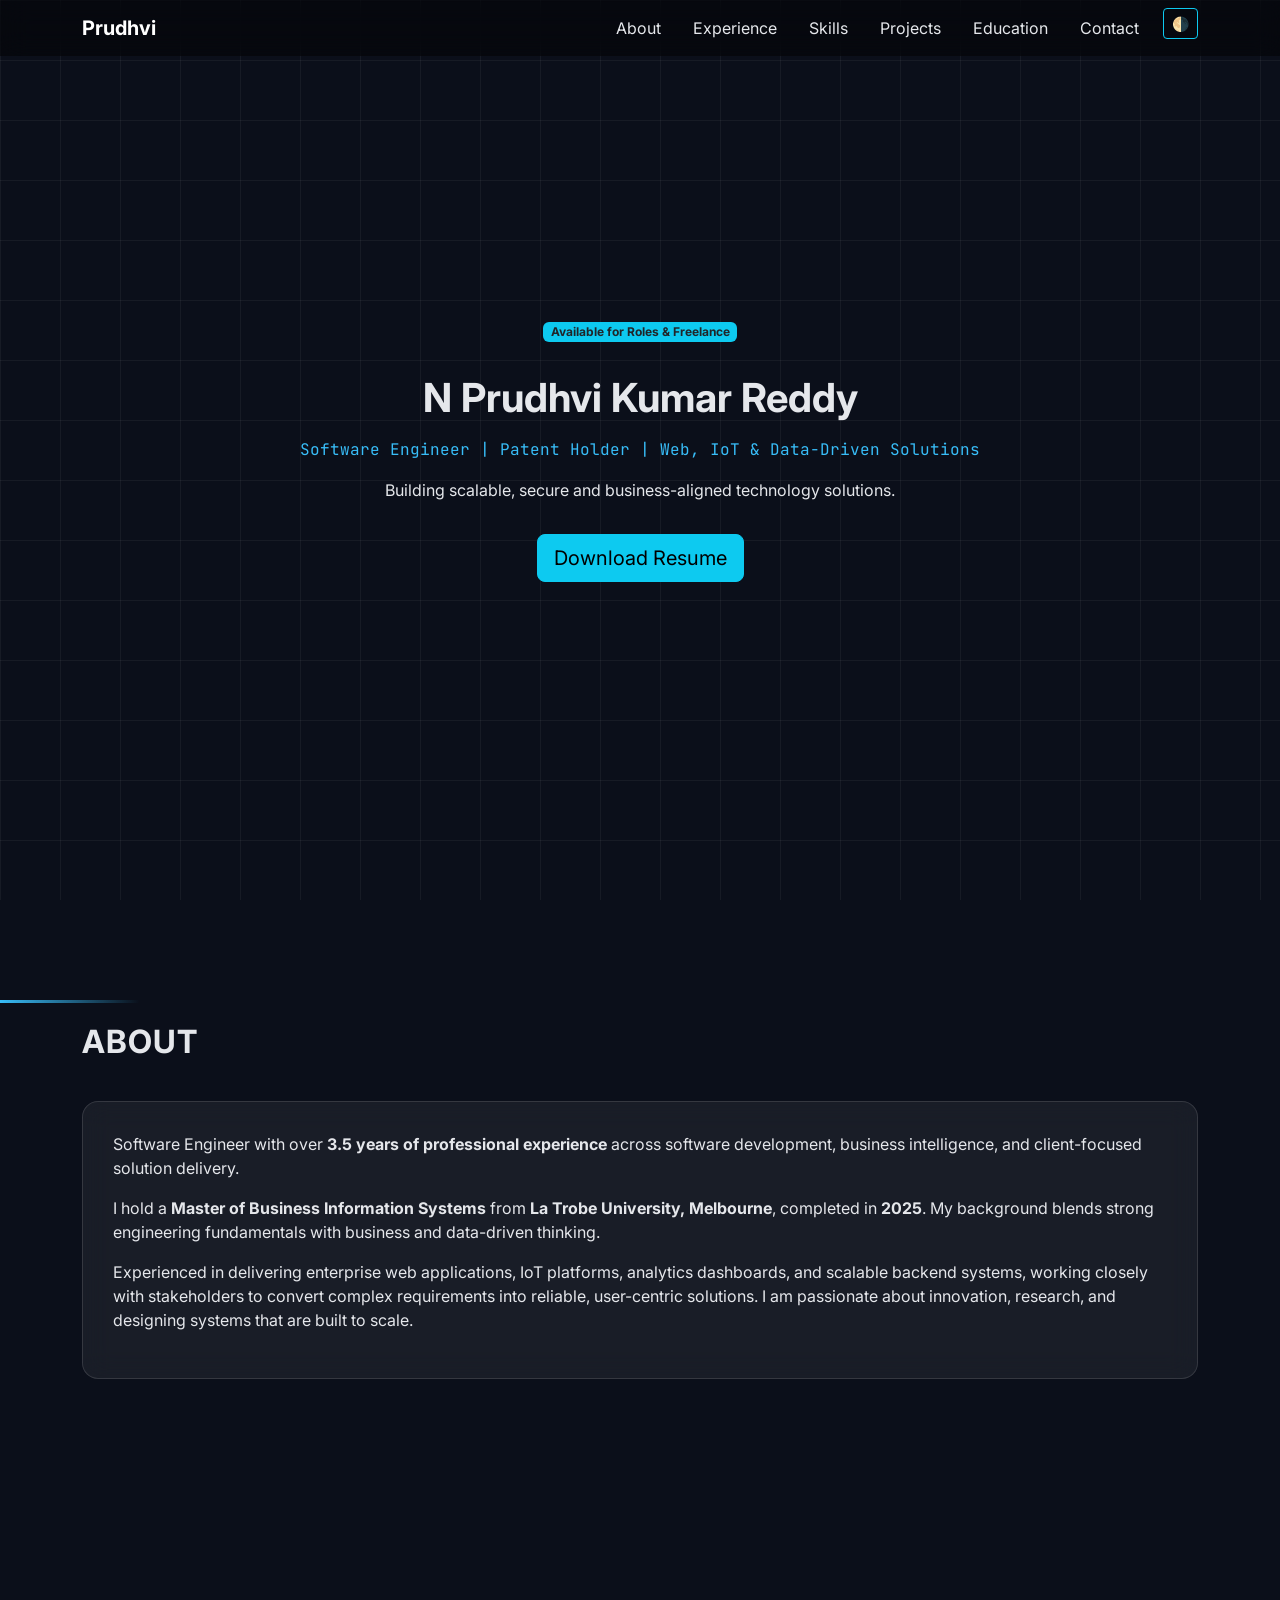
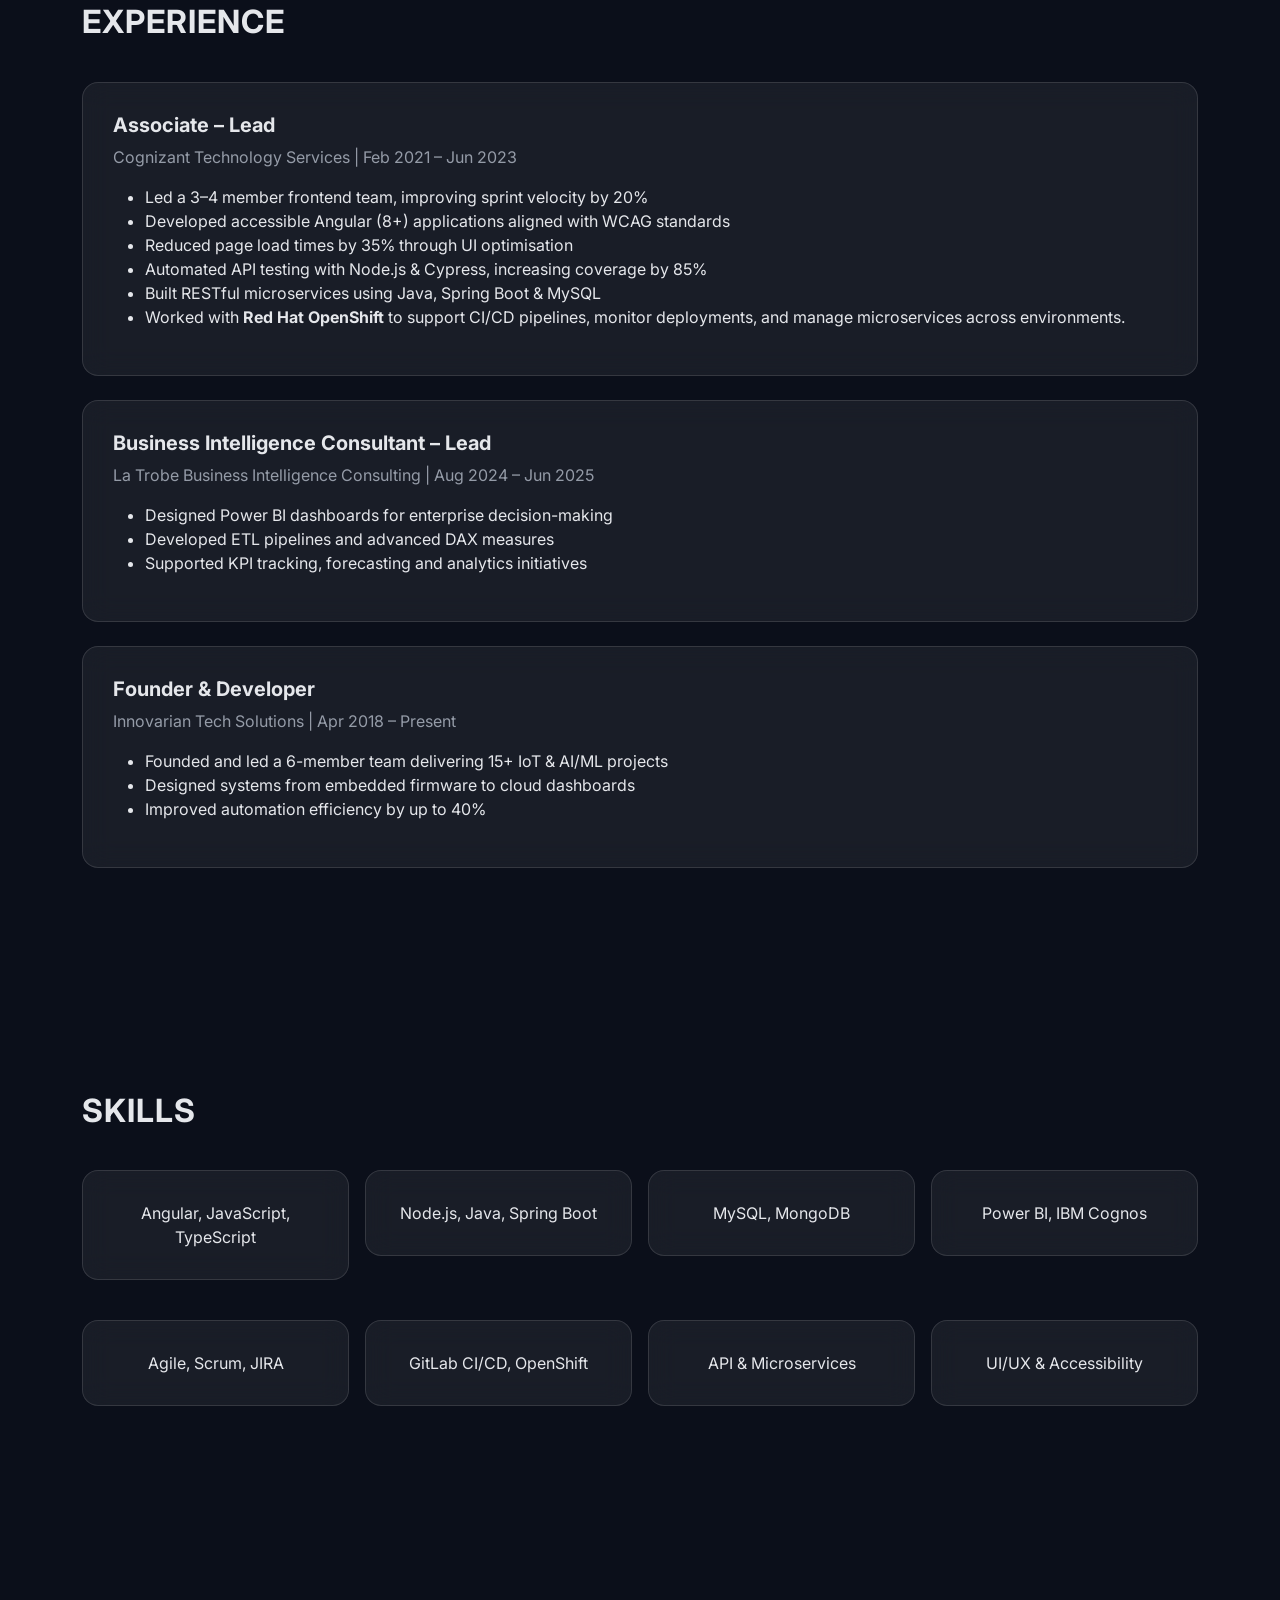
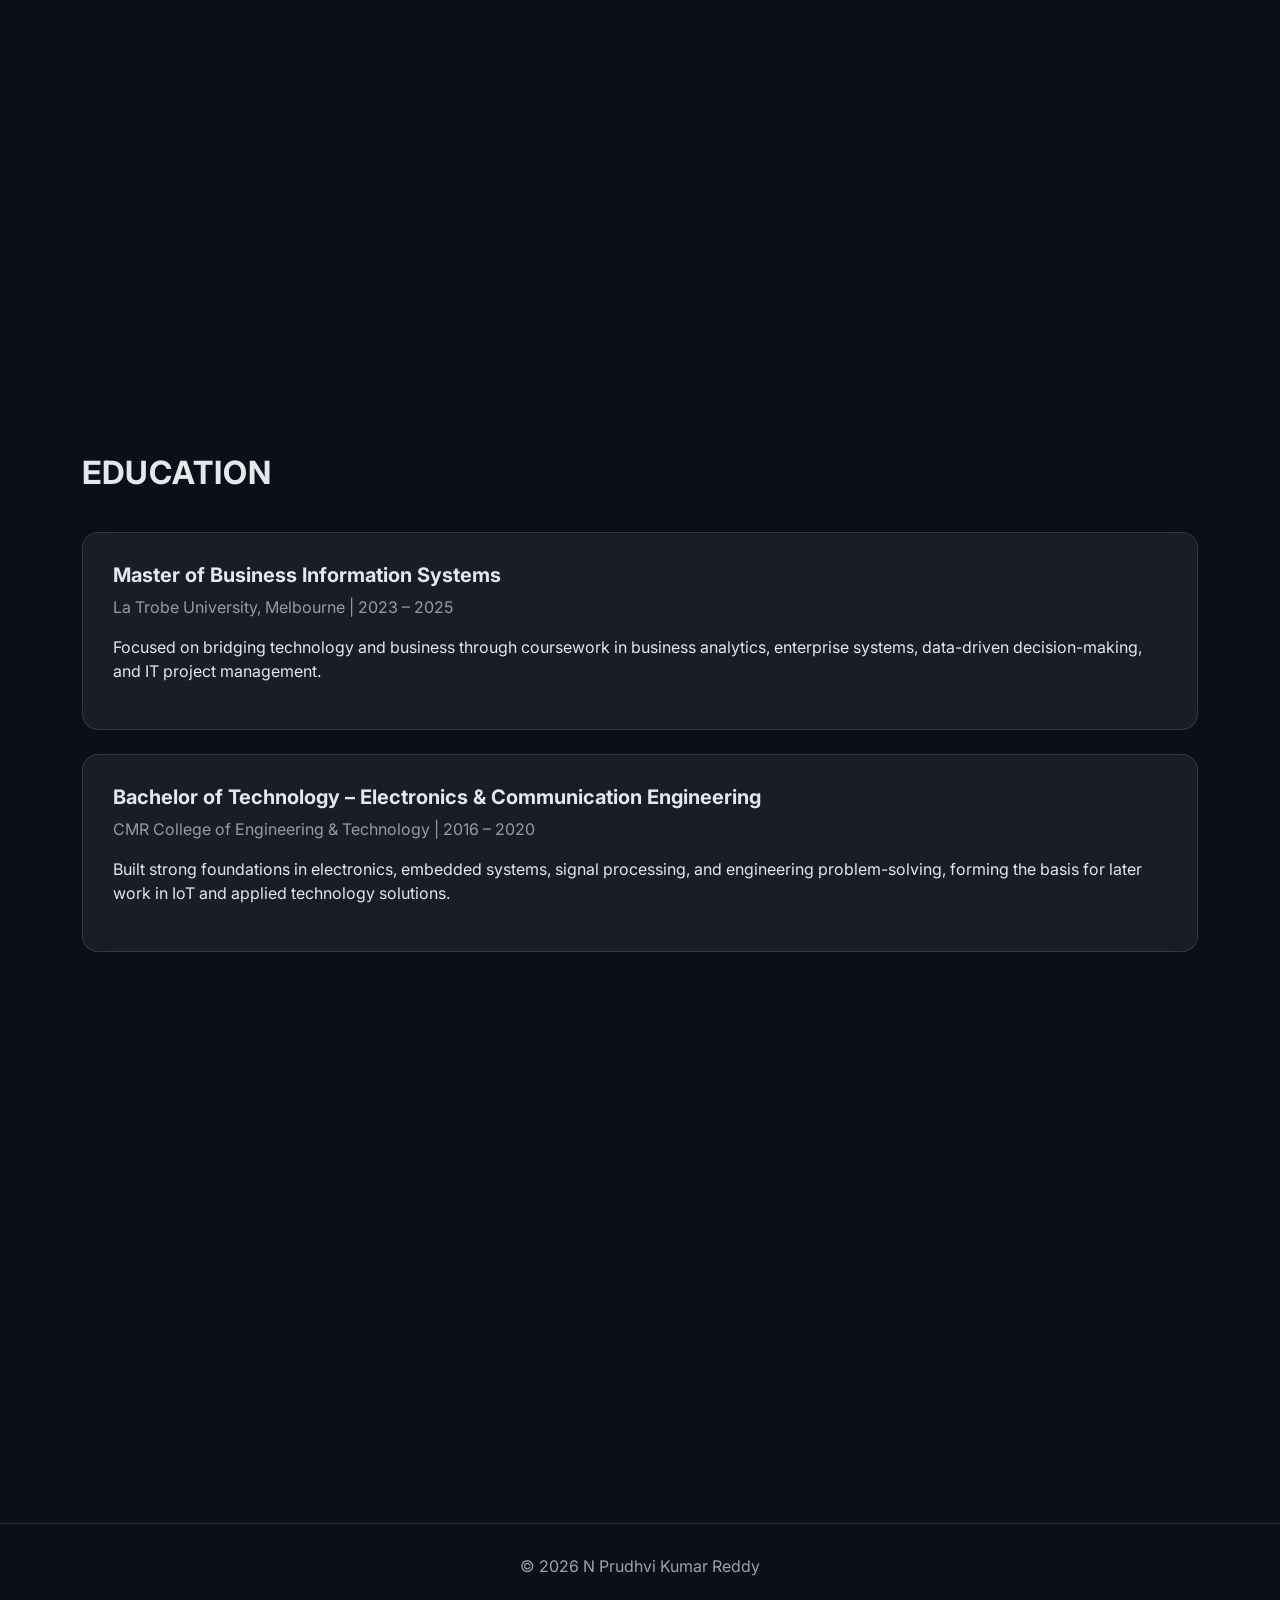
==== commit 8e55f7d7: "Update index.html" ====
--- a/index.html
+++ b/index.html
@@ -1,4096 +1,540 @@
-<html lang="en-IN">
+<!DOCTYPE html>
+<html lang="en-AU" data-theme="dark">
 
 <head>
-    <meta charset="utf-8">
-    <meta http-equiv="X-UA-Compatible" content="IE=edge">
+    <meta charset="UTF-8">
     <meta name="viewport" content="width=device-width, initial-scale=1">
-    <title>Prudhvi</title>
-    <meta name="author" content="Prudhvi">
-    <meta name="generator" content="Starfield Technologies; Go Daddy Website Builder 8.0.0000">
-    <link rel="manifest" href="/manifest.webmanifest">
-    <link rel="apple-touch-icon" sizes="57x57"
-        href="//img1.wsimg.com/isteam/ip/static/pwa-app/logo-default.png/:/rs=w:57,h:57,m">
-    <link rel="apple-touch-icon" sizes="60x60"
-        href="//img1.wsimg.com/isteam/ip/static/pwa-app/logo-default.png/:/rs=w:60,h:60,m">
-    <link rel="apple-touch-icon" sizes="72x72"
-        href="//img1.wsimg.com/isteam/ip/static/pwa-app/logo-default.png/:/rs=w:72,h:72,m">
-    <link rel="apple-touch-icon" sizes="114x114"
-        href="//img1.wsimg.com/isteam/ip/static/pwa-app/logo-default.png/:/rs=w:114,h:114,m">
-    <link rel="apple-touch-icon" sizes="120x120"
-        href="//img1.wsimg.com/isteam/ip/static/pwa-app/logo-default.png/:/rs=w:120,h:120,m">
-    <link rel="apple-touch-icon" sizes="144x144"
-        href="//img1.wsimg.com/isteam/ip/static/pwa-app/logo-default.png/:/rs=w:144,h:144,m">
-    <link rel="apple-touch-icon" sizes="152x152"
-        href="//img1.wsimg.com/isteam/ip/static/pwa-app/logo-default.png/:/rs=w:152,h:152,m">
-    <link rel="apple-touch-icon" sizes="180x180"
-        href="//img1.wsimg.com/isteam/ip/static/pwa-app/logo-default.png/:/rs=w:180,h:180,m">
-    <meta property="og:url" content="https://nprudhvikumarreddy.com/">
-    <meta property="og:site_name" content="Prudhvi">
-    <meta property="og:title" content="Prudhvi">
-    <meta property="og:description" content="Web Developer, IoT Developer, Tech Enthusiastic">
+
+    <title>N Prudhvi Kumar Reddy | Software Engineer – Web, IoT & Data</title>
+
+    <meta name="description"
+        content="Software Engineer with 3.5+ years of experience in Web, IoT and Data-Driven Solutions. Ex-Cognizant, BI Consultant, Founder at Innovarian Tech Solutions.">
+
+    <!-- OpenGraph -->
+    <meta property="og:title" content="N Prudhvi Kumar Reddy | Software Engineer">
+    <meta property="og:description" content="Web, IoT & Data-Driven Solutions | Ex-Cognizant | BI Consultant">
     <meta property="og:type" content="website">
-    <meta property="og:image" content="https://img1.wsimg.com/isteam/stock/lbVYopE">
-    <meta property="og:locale" content="en_IN">
-    <meta name="twitter:card" content="summary">
-    <meta name="twitter:title" content="Prudhvi">
-    <meta name="twitter:description" content="N PRUDHVI KUMAR REDDY">
-    <meta name="twitter:image" content="https://img1.wsimg.com/isteam/stock/lbVYopE">
-    <meta name="twitter:image:alt" content="Prudhvi">
-    <meta name="theme-color" content="#e4e0df">
-    <style data-inline-fonts="">
-        /* latin-ext */
-        @font-face {
-            font-family: 'Lato';
-            font-style: normal;
-            font-weight: 400;
-            font-display: swap;
-            src: url(https://img1.wsimg.com/gfonts/s/lato/v24/S6uyw4BMUTPHjxAwXiWtFCfQ7A.woff2) format('woff2');
-            unicode-range: U+0100-02AF, U+0304, U+0308, U+0329, U+1E00-1E9F, U+1EF2-1EFF, U+2020, U+20A0-20AB, U+20AD-20CF, U+2113, U+2C60-2C7F, U+A720-A7FF;
-        }
-
-        /* latin */
-        @font-face {
-            font-family: 'Lato';
-            font-style: normal;
-            font-weight: 400;
-            font-display: swap;
-            src: url(https://img1.wsimg.com/gfonts/s/lato/v24/S6uyw4BMUTPHjx4wXiWtFCc.woff2) format('woff2');
-            unicode-range: U+0000-00FF, U+0131, U+0152-0153, U+02BB-02BC, U+02C6, U+02DA, U+02DC, U+0304, U+0308, U+0329, U+2000-206F, U+2074, U+20AC, U+2122, U+2191, U+2193, U+2212, U+2215, U+FEFF, U+FFFD;
-        }
-
-        /* latin-ext */
-        @font-face {
-            font-family: 'Lato';
-            font-style: normal;
+
+    <!-- Fonts -->
+    <link
+        href="https://fonts.googleapis.com/css2?family=Inter:wght@300;400;600;700&family=JetBrains+Mono:wght@400;600&display=swap"
+        rel="stylesheet">
+
+    <!-- Bootstrap -->
+    <link href="https://cdn.jsdelivr.net/npm/bootstrap@5.3.3/dist/css/bootstrap.min.css" rel="stylesheet">
+    <link href="https://cdnjs.cloudflare.com/ajax/libs/font-awesome/6.5.1/css/all.min.css" rel="stylesheet">
+
+
+    <style>
+        /* ================= THEME ================= */
+        :root {
+            --bg: #0b0f1a;
+            --bg-soft: #11162a;
+            --card: rgba(255, 255, 255, .06);
+            --text: #e5e7eb;
+            --muted: #9ca3af;
+            --accent: #38bdf8;
+            --accent2: #22d3ee;
+            --border: rgba(255, 255, 255, .12);
+        }
+
+        [data-theme="light"] {
+            --bg: #f8fafc;
+            --bg-soft: #eef2ff;
+            --card: rgba(255, 255, 255, .9);
+            --text: #0f172a;
+            --muted: #475569;
+            --accent: #2563eb;
+            --accent2: #06b6d4;
+            --border: rgba(0, 0, 0, .1);
+        }
+
+        body {
+            font-family: Inter, sans-serif;
+            background: var(--bg);
+            color: var(--text);
+            scroll-behavior: smooth;
+            overflow-x: hidden;
+        }
+
+
+        h1,
+        h2,
+        h5 {
+            font-weight: 700
+        }
+
+        .section-title {
+            text-transform: uppercase;
+            letter-spacing: 1px;
+            margin-bottom: 30px
+        }
+
+        /* Background grid */
+        .bg-grid {
+            position: fixed;
+            inset: 0;
+            background:
+                linear-gradient(to right, rgba(255, 255, 255, .05) 1px, transparent 1px),
+                linear-gradient(to bottom, rgba(255, 255, 255, .05) 1px, transparent 1px);
+            background-size: 60px 60px;
+            z-index: -1;
+        }
+
+        /* ================= SECTIONS ================= */
+        section {
+            padding: 100px 0
+        }
+
+        .section-title {
             font-weight: 700;
-            font-display: swap;
-            src: url(https://img1.wsimg.com/gfonts/s/lato/v24/S6u9w4BMUTPHh6UVSwaPGQ3q5d0N7w.woff2) format('woff2');
-            unicode-range: U+0100-02AF, U+0304, U+0308, U+0329, U+1E00-1E9F, U+1EF2-1EFF, U+2020, U+20A0-20AB, U+20AD-20CF, U+2113, U+2C60-2C7F, U+A720-A7FF;
-        }
-
-        /* latin */
-        @font-face {
-            font-family: 'Lato';
-            font-style: normal;
-            font-weight: 700;
-            font-display: swap;
-            src: url(https://img1.wsimg.com/gfonts/s/lato/v24/S6u9w4BMUTPHh6UVSwiPGQ3q5d0.woff2) format('woff2');
-            unicode-range: U+0000-00FF, U+0131, U+0152-0153, U+02BB-02BC, U+02C6, U+02DA, U+02DC, U+0304, U+0308, U+0329, U+2000-206F, U+2074, U+20AC, U+2122, U+2191, U+2193, U+2212, U+2215, U+FEFF, U+FFFD;
-        }
-
-        /* latin */
-        @font-face {
-            font-family: 'Lusitana';
-            font-style: normal;
-            font-weight: 400;
-            font-display: swap;
-            src: url(https://img1.wsimg.com/gfonts/s/lusitana/v13/CSR84z9ShvucWzsMKyhdTOI.woff2) format('woff2');
-            unicode-range: U+0000-00FF, U+0131, U+0152-0153, U+02BB-02BC, U+02C6, U+02DA, U+02DC, U+0304, U+0308, U+0329, U+2000-206F, U+2074, U+20AC, U+2122, U+2191, U+2193, U+2212, U+2215, U+FEFF, U+FFFD;
-        }
-
-        /* latin */
-        @font-face {
-            font-family: 'Lusitana';
-            font-style: normal;
-            font-weight: 700;
-            font-display: swap;
-            src: url(https://img1.wsimg.com/gfonts/s/lusitana/v13/CSR74z9ShvucWzsMKyDmafctaNY.woff2) format('woff2');
-            unicode-range: U+0000-00FF, U+0131, U+0152-0153, U+02BB-02BC, U+02C6, U+02DA, U+02DC, U+0304, U+0308, U+0329, U+2000-206F, U+2074, U+20AC, U+2122, U+2191, U+2193, U+2212, U+2215, U+FEFF, U+FFFD;
-        }
+            letter-spacing: 1px;
+            text-transform: uppercase;
+            margin-bottom: 40px;
+        }
+
+        .section::before {
+            content: "";
+            width: 140px;
+            height: 3px;
+            background: linear-gradient(90deg, var(--accent), transparent);
+            display: block;
+            margin-bottom: 20px;
+        }
+
+        /* Glass */
+        .glass {
+            background: var(--card);
+            border: 1px solid var(--border);
+            backdrop-filter: blur(14px);
+            border-radius: 16px;
+            padding: 30px;
+            transition: .4s;
+            margin-bottom: 24px;
+        }
+
+        .glass:hover {
+            transform: translateY(-8px);
+            box-shadow: 0 0 35px rgba(56, 189, 248, .25);
+        }
+
+        /* ================= PROJECTS ================= */
+        .tech-tags span {
+            font-size: .75rem;
+            padding: 4px 10px;
+            border-radius: 20px;
+            background: rgba(56, 189, 248, .18);
+            margin-right: 6px;
+        }
+
+        .project-links a {
+            margin-right: 12px;
+            font-weight: 600;
+            color: var(--accent);
+        }
+
+        /* ================= REVEAL ================= */
+        .reveal {
+            opacity: 0;
+            transform: translateY(50px) scale(.97);
+            transition: 1s ease;
+        }
+
+        .reveal.active {
+            opacity: 1;
+            transform: none;
+        }
+
+        .text-muted {
+            color: var(--muted) !important;
+            opacity: 0.95;
+        }
+
+        /* Navbar */
+        .navbar {
+            background: rgba(0, 0, 0, .45);
+            backdrop-filter: blur(14px)
+        }
+
+        .nav-link {
+            color: var(--text) !important
+        }
+
+        /* Hero */
+        .hero {
+            min-height: 100vh;
+            display: flex;
+            align-items: center;
+            text-align: center
+        }
+
+        .hero .role {
+            font-family: JetBrains Mono, monospace;
+            color: var(--accent)
+        }
+
+        a:focus, button:focus {
+  outline: 2px solid var(--accent);
+  outline-offset: 2px;
+}
+
+
+        /* Reveal
+.reveal{opacity:0;transform:translateY(40px);transition:1s}
+.reveal.active{opacity:1;transform:none} */
+
+        /* Footer */
+        footer {
+            border-top: 1px solid var(--border);
+            padding: 30px;
+            text-align: center;
+            color: var(--muted)
+        }
+
+
+
+
+    /* ================= LIGHT THEME – TECH DATA BACKGROUND ================= */
+[data-theme="light"] body::before {
+  content: "";
+  position: fixed;
+  inset: 0;
+  pointer-events: none;
+  z-index: -2;
+
+  /* Subtle tech node pattern */
+  background-image:
+    radial-gradient(circle at 1px 1px, rgba(37,99,235,0.08) 1px, transparent 0);
+  background-size: 32px 32px;
+}
+
+/* AI / cloud gradient waves */
+[data-theme="light"] body::after {
+  content: "";
+  position: fixed;
+  inset: 0;
+  pointer-events: none;
+  z-index: -1;
+
+  background:
+    radial-gradient(circle at 20% 25%, rgba(37,99,235,0.14), transparent 45%),
+    radial-gradient(circle at 80% 30%, rgba(6,182,212,0.12), transparent 50%),
+    radial-gradient(circle at 50% 80%, rgba(37,99,235,0.10), transparent 55%);
+}
+    
     </style>
-    <style>
-        .x {
-            -ms-text-size-adjust: 100%;
-            -webkit-text-size-adjust: 100%;
-            -webkit-tap-highlight-color: rgba(0, 0, 0, 0);
-            margin: 0;
-            box-sizing: border-box
-        }
-
-        .x *,
-        .x :after,
-        .x :before {
-            box-sizing: inherit
-        }
-
-        .x-el a[href^="mailto:"]:not(.x-el),
-        .x-el a[href^="tel:"]:not(.x-el) {
-            color: inherit;
-            font-size: inherit;
-            text-decoration: inherit
-        }
-
-        .x-el-article,
-        .x-el-aside,
-        .x-el-details,
-        .x-el-figcaption,
-        .x-el-figure,
-        .x-el-footer,
-        .x-el-header,
-        .x-el-hgroup,
-        .x-el-main,
-        .x-el-menu,
-        .x-el-nav,
-        .x-el-section,
-        .x-el-summary {
-            display: block
-        }
-
-        .x-el-audio,
-        .x-el-canvas,
-        .x-el-progress,
-        .x-el-video {
-            display: inline-block;
-            vertical-align: baseline
-        }
-
-        .x-el-audio:not([controls]) {
-            display: none;
-            height: 0
-        }
-
-        .x-el-template {
-            display: none
-        }
-
-        .x-el-a {
-            background-color: transparent;
-            color: inherit
-        }
-
-        .x-el-a:active,
-        .x-el-a:hover {
-            outline: 0
-        }
-
-        .x-el-abbr[title] {
-            border-bottom: 1px dotted
-        }
-
-        .x-el-b,
-        .x-el-strong {
-            font-weight: 700
-        }
-
-        .x-el-dfn {
-            font-style: italic
-        }
-
-        .x-el-mark {
-            background: #ff0;
-            color: #000
-        }
-
-        .x-el-small {
-            font-size: 80%
-        }
-
-        .x-el-sub,
-        .x-el-sup {
-            font-size: 75%;
-            line-height: 0;
-            position: relative;
-            vertical-align: baseline
-        }
-
-        .x-el-sup {
-            top: -.5em
-        }
-
-        .x-el-sub {
-            bottom: -.25em
-        }
-
-        .x-el-img {
-            vertical-align: middle;
-            border: 0
-        }
-
-        .x-el-svg:not(:root) {
-            overflow: hidden
-        }
-
-        .x-el-figure {
-            margin: 0
-        }
-
-        .x-el-hr {
-            box-sizing: content-box;
-            height: 0
-        }
-
-        .x-el-pre {
-            overflow: auto
-        }
-
-        .x-el-code,
-        .x-el-kbd,
-        .x-el-pre,
-        .x-el-samp {
-            font-family: monospace, monospace;
-            font-size: 1em
-        }
-
-        .x-el-button,
-        .x-el-input,
-        .x-el-optgroup,
-        .x-el-select,
-        .x-el-textarea {
-            color: inherit;
-            font: inherit;
-            margin: 0
-        }
-
-        .x-el-button {
-            overflow: visible
-        }
-
-        .x-el-button,
-        .x-el-select {
-            text-transform: none
-        }
-
-        .x-el-button,
-        .x-el-input[type=button],
-        .x-el-input[type=reset],
-        .x-el-input[type=submit] {
-            -webkit-appearance: button;
-            cursor: pointer
-        }
-
-        .x-el-button[disabled],
-        .x-el-input[disabled] {
-            cursor: default
-        }
-
-        .x-el-button::-moz-focus-inner,
-        .x-el-input::-moz-focus-inner {
-            border: 0;
-            padding: 0
-        }
-
-        .x-el-input {
-            line-height: normal
-        }
-
-        .x-el-input[type=checkbox],
-        .x-el-input[type=radio] {
-            box-sizing: border-box;
-            padding: 0
-        }
-
-        .x-el-input[type=number]::-webkit-inner-spin-button,
-        .x-el-input[type=number]::-webkit-outer-spin-button {
-            height: auto
-        }
-
-        .x-el-input[type=search] {
-            -webkit-appearance: textfield;
-            box-sizing: content-box
-        }
-
-        .x-el-input[type=search]::-webkit-search-cancel-button,
-        .x-el-input[type=search]::-webkit-search-decoration {
-            -webkit-appearance: none
-        }
-
-        .x-el-textarea {
-            border: 0
-        }
-
-        .x-el-fieldset {
-            border: 1px solid silver;
-            margin: 0 2px;
-            padding: .35em .625em .75em
-        }
-
-        .x-el-legend {
-            border: 0;
-            padding: 0
-        }
-
-        .x-el-textarea {
-            overflow: auto
-        }
-
-        .x-el-optgroup {
-            font-weight: 700
-        }
-
-        .x-el-table {
-            border-collapse: collapse;
-            border-spacing: 0
-        }
-
-        .x-el-td,
-        .x-el-th {
-            padding: 0
-        }
-
-        .x {
-            -webkit-font-smoothing: antialiased
-        }
-
-        .x-el-hr {
-            border: 0
-        }
-
-        .x-el-fieldset,
-        .x-el-input,
-        .x-el-select,
-        .x-el-textarea {
-            margin-top: 0;
-            margin-bottom: 0
-        }
-
-        .x-el-fieldset,
-        .x-el-input[type=email],
-        .x-el-input[type=text],
-        .x-el-textarea {
-            width: 100%
-        }
-
-        .x-el-label {
-            vertical-align: middle
-        }
-
-        .x-el-input {
-            border-style: none;
-            padding: .5em;
-            vertical-align: middle
-        }
-
-        .x-el-select:not([multiple]) {
-            vertical-align: middle
-        }
-
-        .x-el-textarea {
-            line-height: 1.75;
-            padding: .5em
-        }
-
-        .x-el.d-none {
-            display: none !important
-        }
-
-        .sideline-footer {
-            margin-top: auto
-        }
-
-        .disable-scroll {
-            touch-action: none;
-            overflow: hidden;
-            position: fixed;
-            max-width: 100vw
-        }
-
-        @-webkit-keyframes loaderscale {
-            0% {
-                transform: scale(1);
-                opacity: 1
-            }
-
-            45% {
-                transform: scale(.1);
-                opacity: .7
-            }
-
-            80% {
-                transform: scale(1);
-                opacity: 1
-            }
-        }
-
-        @keyframes loaderscale {
-            0% {
-                transform: scale(1);
-                opacity: 1
-            }
-
-            45% {
-                transform: scale(.1);
-                opacity: .7
-            }
-
-            80% {
-                transform: scale(1);
-                opacity: 1
-            }
-        }
-
-        .x-loader svg {
-            display: inline-block
-        }
-
-        .x-loader svg:first-child {
-            -webkit-animation: loaderscale .75s cubic-bezier(.2, .68, .18, 1.08) -.24s infinite;
-            animation: loaderscale .75s cubic-bezier(.2, .68, .18, 1.08) -.24s infinite
-        }
-
-        .x-loader svg:nth-child(2) {
-            -webkit-animation: loaderscale .75s cubic-bezier(.2, .68, .18, 1.08) -.12s infinite;
-            animation: loaderscale .75s cubic-bezier(.2, .68, .18, 1.08) -.12s infinite
-        }
-
-        .x-loader svg:nth-child(3) {
-            -webkit-animation: loaderscale .75s cubic-bezier(.2, .68, .18, 1.08) 0s infinite;
-            animation: loaderscale .75s cubic-bezier(.2, .68, .18, 1.08) 0s infinite
-        }
-
-        .x-icon>svg {
-            transition: transform .33s ease-in-out
-        }
-
-        .x-icon>svg.rotate-90 {
-            transform: rotate(-90deg)
-        }
-
-        .x-icon>svg.rotate90 {
-            transform: rotate(90deg)
-        }
-
-        .x-icon>svg.rotate-180 {
-            transform: rotate(-180deg)
-        }
-
-        .x-icon>svg.rotate180 {
-            transform: rotate(180deg)
-        }
-
-        .x-rt ol,
-        .x-rt ul {
-            text-align: left
-        }
-
-        .x-rt p {
-            margin: 0
-        }
-
-        .mte-inline-block {
-            display: inline-block
-        }
-
-        @media only screen and (min-device-width:1025px) {
-
-            :root select,
-            _::-webkit-full-page-media,
-            _:future {
-                font-family: sans-serif !important
-            }
-        }
-    </style>
-    <style>
-        /*
-    Copyright (c) 2010-2011 by tyPoland Lukasz Dziedzic (team@latofonts.com) with Reserved Font Name "Lato". Licensed under the SIL Open Font License, Version 1.1.
+</head>
+
+<body>
+    <div class="bg-grid"></div>
+
+    <!-- NAV -->
+    <nav class="navbar navbar-expand-lg fixed-top navbar-dark">
+
+        <div class="container">
+            <a class="navbar-brand fw-bold" href="#">Prudhvi</a>
+            <button class="navbar-toggler" data-bs-toggle="collapse" data-bs-target="#nav">
+                <span class="navbar-toggler-icon"></span>
+            </button>
+            <div id="nav" class="collapse navbar-collapse">
+                <ul class="navbar-nav ms-auto gap-3">
+                    <li><a class="nav-link" href="#about">About</a></li>
+                    <li><a class="nav-link" href="#experience">Experience</a></li>
+                    <li><a class="nav-link" href="#skills">Skills</a></li>
+                    <li><a class="nav-link" href="#projects">Projects</a></li>
+                    <li><a class="nav-link" href="#education">Education</a></li>
+                    <li><a class="nav-link" href="#contact">Contact</a></li>
+                    <li>
+                        <button class="btn btn-sm btn-outline-info" onclick="toggleTheme()">🌗</button>
+                    </li>
+                </ul>
+            </div>
+        </div>
+    </nav>
+
+    <!-- HERO -->
+    <section class="hero reveal">
+        <div class="container">
+            <span class="badge bg-info text-dark mb-3">Available for Roles & Freelance</span>
+            <h1 class="mt-3">N Prudhvi Kumar Reddy</h1>
+            <p class="role mt-3">
+                Software Engineer | Patent Holder | Web, IoT & Data-Driven Solutions
+            </p>
+            <p class="mt-3">
+                Building scalable, secure and business-aligned technology solutions.
+            </p>
+            <a href="resume.pdf" class="btn btn-info btn-lg mt-3" download>Download Resume</a>
+        </div>
+    </section>
+
+    <!-- ABOUT -->
+    <section id="about" class="section reveal">
+        <div class="container">
+            <h2 class="section-title">About</h2>
+            <div class="glass">
+                <p>
+                    Software Engineer with over <strong>3.5 years of professional experience</strong>
+                    across software development, business intelligence, and client-focused solution delivery.
+                </p>
+                <p>
+                    I hold a <strong>Master of Business Information Systems</strong> from
+                    <strong>La Trobe University, Melbourne</strong>, completed in <strong>2025</strong>.
+                    My background blends strong engineering fundamentals with business and data-driven thinking.
+                </p>
+                <p>
+                    Experienced in delivering enterprise web applications, IoT platforms, analytics dashboards,
+                    and scalable backend systems, working closely with stakeholders to convert complex requirements
+                    into reliable, user-centric solutions. I am passionate about innovation, research, and designing
+                    systems that are built to scale.
+                </p>
+            </div>
+        </div>
+    </section>
+
+    <!-- EXPERIENCE -->
+    <section id="experience" class="reveal">
+        <div class="container">
+            <h2 class="section-title">Experience</h2>
+
+            <div class="glass">
+                <h5>Associate – Lead</h5>
+                <p class="text-muted">Cognizant Technology Services | Feb 2021 – Jun 2023</p>
+                <ul>
+                    <li>Led a 3–4 member frontend team, improving sprint velocity by 20%</li>
+                    <li>Developed accessible Angular (8+) applications aligned with WCAG standards</li>
+                    <li>Reduced page load times by 35% through UI optimisation</li>
+                    <li>Automated API testing with Node.js & Cypress, increasing coverage by 85%</li>
+                    <li>Built RESTful microservices using Java, Spring Boot & MySQL</li>
+                    <li> Worked with <strong>Red Hat OpenShift</strong> to support CI/CD pipelines, monitor deployments,
+                        and manage microservices across environments.</li>
+                </ul>
+            </div>
+
+            <div class="glass">
+                <h5>Business Intelligence Consultant – Lead</h5>
+                <p class="text-muted">La Trobe Business Intelligence Consulting | Aug 2024 – Jun 2025</p>
+                <ul>
+                    <li>Designed Power BI dashboards for enterprise decision-making</li>
+                    <li>Developed ETL pipelines and advanced DAX measures</li>
+                    <li>Supported KPI tracking, forecasting and analytics initiatives</li>
+                </ul>
+            </div>
+
+            <div class="glass">
+                <h5>Founder & Developer</h5>
+                <p class="text-muted">Innovarian Tech Solutions | Apr 2018 – Present</p>
+                <ul>
+                    <li>Founded and led a 6-member team delivering 15+ IoT & AI/ML projects</li>
+                    <li>Designed systems from embedded firmware to cloud dashboards</li>
+                    <li>Improved automation efficiency by up to 40%</li>
+                </ul>
+            </div>
+
+        </div>
+    </section>
+
+    <!-- SKILLS -->
+    <section id="skills" class="reveal">
+        <div class="container">
+            <h2 class="section-title">Skills</h2>
+            <div class="row g-3">
+                <div class="col-md-3">
+                    <div class="glass text-center">Angular, JavaScript, TypeScript</div>
+                </div>
+                <div class="col-md-3">
+                    <div class="glass text-center">Node.js, Java, Spring Boot</div>
+                </div>
+                <div class="col-md-3">
+                    <div class="glass text-center">MySQL, MongoDB</div>
+                </div>
+                <div class="col-md-3">
+                    <div class="glass text-center">Power BI, IBM Cognos</div>
+                </div>
+                <div class="col-md-3">
+                    <div class="glass text-center">Agile, Scrum, JIRA</div>
+                </div>
+                <div class="col-md-3">
+                    <div class="glass text-center">GitLab CI/CD, OpenShift</div>
+                </div>
+                <div class="col-md-3">
+                    <div class="glass text-center">API & Microservices</div>
+                </div>
+                <div class="col-md-3">
+                    <div class="glass text-center">UI/UX & Accessibility</div>
+                </div>
+            </div>
+        </div>
+    </section>
+
+    <!-- PROJECTS -->
+    <section id="projects" class="reveal">
+        <div class="container">
+            <h2 class="section-title">Projects</h2>
+
+            <div class="glass">
+                <h5 class="d-flex">UAV Defence Technology System <div class="tech-tags ms-2">
+                    <span>Granted Patent</span> 
+                </div></h5>
+                <p>AI/ML-powered UAV achieving 95% detection accuracy for landmines and persons of interest, with
+                    real-time location tracking.</p>
     
-    This Font Software is licensed under the SIL Open Font License, Version 1.1.
-    This license is copied below, and is also available with a FAQ at: http://scripts.sil.org/OFL
-    
-    —————————————————————————————-
-    SIL OPEN FONT LICENSE Version 1.1 - 26 February 2007
-    —————————————————————————————-
-    */
-
-        /*
-    Copyright (c) 2011 by Ana Paula Megda (www.anamegda.com|anapbm@gmail.com), with Reserved Font Name Lusitana.
-    
-    This Font Software is licensed under the SIL Open Font License, Version 1.1.
-    This license is copied below, and is also available with a FAQ at: http://scripts.sil.org/OFL
-    
-    —————————————————————————————-
-    SIL OPEN FONT LICENSE Version 1.1 - 26 February 2007
-    —————————————————————————————-
-    */
-    </style>
-    <style data-glamor="cxs-default-sheet">
-        .x .c1-1 {
-            letter-spacing: normal
-        }
-
-        .x .c1-2 {
-            text-transform: none
-        }
-
-        .x .c1-3 {
-            background-color: rgb(255, 255, 255)
-        }
-
-        .x .c1-4 {
-            width: 100%
-        }
-
-        .x .c1-5>div {
-            position: relative
-        }
-
-        .x .c1-6>div {
-            overflow: hidden
-        }
-
-        .x .c1-7>div {
-            margin-top: auto
-        }
-
-        .x .c1-8>div {
-            margin-right: auto
-        }
-
-        .x .c1-9>div {
-            margin-bottom: auto
-        }
-
-        .x .c1-a>div {
-            margin-left: auto
-        }
-
-        .x .c1-b {
-            font-family: 'Lusitana', Georgia, serif
-        }
-
-        .x .c1-c {
-            font-size: 16px
-        }
-
-        .x .c1-h {
-            padding-top: 40px
-        }
-
-        .x .c1-i {
-            padding-bottom: 40px
-        }
-
-        .x .c1-j {
-            overflow: hidden
-        }
-
-        .x .c1-k {
-            padding: 0px !important
-        }
-
-        .x .c1-n {
-            display: block
-        }
-
-        .x .c1-p {
-            position: relative
-        }
-
-        .x .c1-q {
-            flex-grow: 1
-        }
-
-        .x .c1-r {
-            background-position: 50% 50%
-        }
-
-        .x .c1-s {
-            display: flex
-        }
-
-        .x .c1-t {
-            flex-direction: column
-        }
-
-        .x .c1-u {
-            min-height: 500px
-        }
-
-        .x .c1-v {
-            justify-content: flex-start
-        }
-
-        .x .c1-w {
-            background-size: auto, cover
-        }
-
-        .x .c1-x {
-            background-blend-mode: normal
-        }
-
-        .x .c1-y {
-            background-repeat: no-repeat
-        }
-
-        .x .c1-z {
-            text-shadow: none
-        }
-
-        .x .c1-1m {
-            display: none
-        }
-
-        .x .c1-1n {
-            align-items: center
-        }
-
-        .x .c1-1o {
-            justify-content: center
-        }
-
-        .x .c1-1p {
-            margin-top: 0px
-        }
-
-        .x .c1-1q {
-            margin-bottom: 0px
-        }
-
-        .x .c1-1u {
-            margin-left: 0px
-        }
-
-        .x .c1-1v {
-            margin-right: 0px
-        }
-
-        .x .c1-1w {
-            padding-left: 24px
-        }
-
-        .x .c1-1x {
-            padding-right: 24px
-        }
-
-        .x .c1-1y {
-            max-width: 100%
-        }
-
-        .x .c1-29 {
-            flex-shrink: 0
-        }
-
-        .x .c1-2a {
-            flex-basis: auto
-        }
-
-        .x .c1-2b {
-            padding-top: 0px
-        }
-
-        .x .c1-2c {
-            padding-bottom: 0px
-        }
-
-        .x .c1-2d {
-            padding-left: 0px
-        }
-
-        .x .c1-2e {
-            padding-right: 0px
-        }
-
-        .x .c1-2g {
-            text-align: center
-        }
-
-        .x .c1-2h> :nth-child(n) {
-            margin-bottom: 8px
-        }
-
-        .x .c1-2i> :last-child {
-            margin-bottom: 0 !important
-        }
-
-        .x .c1-2s {
-            width: inherit
-        }
-
-        .x .c1-2t {
-            [object -object]: 0px
-        }
-
-        .x .c1-2v {
-            word-wrap: break-word
-        }
-
-        .x .c1-2w {
-            overflow-wrap: break-word
-        }
-
-        .x .c1-2x {
-            line-height: 1.2
-        }
-
-        .x .c1-2y {
-            letter-spacing: 1px
-        }
-
-        .x .c1-2z {
-            text-transform: uppercase
-        }
-
-        .x .c1-30 {
-            margin-left: auto
-        }
-
-        .x .c1-31 {
-            margin-right: auto
-        }
-
-        .x .c1-32 {
-            white-space: pre-line
-        }
-
-        .x .c1-33 {
-            display: inline-block
-        }
-
-        .x .c1-34 {
-            font-family: 'Lato', arial, sans-serif
-        }
-
-        .x .c1-35 {
-            color: rgb(247, 247, 247)
-        }
-
-        .x .c1-36 {
-            font-size: 40px
-        }
-
-        .x .c1-37 {
-            font-weight: 400
-        }
-
-        .x .c1-3l {
-            word-wrap: normal !important
-        }
-
-        .x .c1-3m {
-            overflow-wrap: normal !important
-        }
-
-        .x .c1-3n {
-            position: absolute
-        }
-
-        .x .c1-3o {
-            width: auto
-        }
-
-        .x .c1-3p {
-            visibility: hidden
-        }
-
-        .x .c1-3q {
-            overflow: visible
-        }
-
-        .x .c1-3r {
-            left: 0px
-        }
-
-        .x .c1-3s {
-            font-size: 32px
-        }
-
-        .x .c1-3x {
-            font-size: 28px
-        }
-
-        .x .c1-42 {
-            line-height: 1.5
-        }
-
-        .x .c1-43 {
-            max-width: 750px
-        }
-
-        .x .c1-44>p {
-            margin-top: 0
-        }
-
-        .x .c1-45>p {
-            margin-right: 0
-        }
-
-        .x .c1-46>p {
-            margin-bottom: 0
-        }
-
-        .x .c1-47>p {
-            margin-left: 0
-        }
-
-        .x .c1-48 {
-            font-size: 22px
-        }
-
-        .x .c1-4g {
-            letter-spacing: inherit
-        }
-
-        .x .c1-4h {
-            text-transform: inherit
-        }
-
-        .x .c1-4i {
-            font-size: inherit !important
-        }
-
-        .x .c1-4j {
-            color: inherit
-        }
-
-        .x .c1-4k {
-            font-weight: 700
-        }
-
-        .x .c1-4l {
-            line-height: inherit
-        }
-
-        .x .c1-4m {
-            font-weight: inherit
-        }
-
-        .x .c1-4n {
-            font-style: italic
-        }
-
-        .x .c1-4o {
-            text-decoration: line-through
-        }
-
-        .x .c1-4p {
-            text-decoration: underline
-        }
-
-        .x .c1-4q {
-            margin-top: 32px
-        }
-
-        .x .c1-4s {
-            flex-wrap: wrap
-        }
-
-        .x .c1-4t {
-            column-gap: 24px
-        }
-
-        .x .c1-4u {
-            row-gap: 24px
-        }
-
-        .x .c1-4w {
-            letter-spacing: 0.063em
-        }
-
-        .x .c1-4x {
-            cursor: pointer
-        }
-
-        .x .c1-4y {
-            border-style: none
-        }
-
-        .x .c1-4z {
-            display: inline-flex
-        }
-
-        .x .c1-50 {
-            text-decoration: none
-        }
-
-        .x .c1-51 {
-            padding-left: 32px
-        }
-
-        .x .c1-52 {
-            padding-right: 32px
-        }
-
-        .x .c1-53 {
-            padding-top: 8px
-        }
-
-        .x .c1-54 {
-            padding-bottom: 8px
-        }
-
-        .x .c1-55 {
-            min-height: 56px
-        }
-
-        .x .c1-56 {
-            border-radius: 0px
-        }
-
-        .x .c1-57 {
-            color: rgb(0, 0, 0)
-        }
-
-        .x .c1-58:hover {
-            background-color: rgb(233, 233, 233)
-        }
-
-        .x .c1-5b {
-            padding: 0 !important
-        }
-
-        .x .c1-5d [data-scrolling="false"] {
-            text-align: center
-        }
-
-        .x .c1-5e [data-scrolling="false"] [data-name="clones"] {
-            display: none
-        }
-
-        .x .c1-5f [data-scrolling="true"] {
-            overflow: hidden
-        }
-
-        .x .c1-5g [data-scrolling="true"] [data-name="banner"] {
-            display: inline-block
-        }
-
-        .x .c1-5h [data-scrolling="true"] [data-name="banner"] {
-            white-space: nowrap
-        }
-
-        .x .c1-5i [data-scrolling="true"] [data-name="banner"] {
-            transform-style: preserve-3d
-        }
-
-        .x .c1-5j [data-scrolling="true"] [data-name="banner"] {
-            -webkit-backface-visibility: hidden
-        }
-
-        .x .c1-5k [data-scrolling="true"] [data-name="banner"] {
-            animation: scrollingMarquee 55s linear forwards infinite
-        }
-
-        .x .c1-5l [data-scrolling="true"] [data-name="banner"] {
-            font-size: 0px
-        }
-
-        .x .c1-5m [data-scrolling="true"] [data-name="banner"] {
-            margin-bottom: 1px
-        }
-
-        .x .c1-5n [data-scrolling="true"] [data-name="content"] {
-            display: inline-block
-        }
-
-        .x .c1-5o [data-scrolling="true"] [data-name="content"] {
-            white-space: nowrap
-        }
-
-        .x .c1-5p [data-scrolling="true"] [data-name="content"] {
-            transform-style: preserve-3d
-        }
-
-        .x .c1-5q [data-scrolling="true"] [data-name="content"] {
-            -webkit-backface-visibility: hidden
-        }
-
-        .x .c1-5r [data-scrolling="true"] [data-name="content"] {
-            padding-right: 56px
-        }
-
-        .x .c1-5s [data-scrolling="true"] [data-name="clones"] {
-            display: inline-block
-        }
-
-        .x .c1-5t [data-scrolling="true"] [data-name="clones"] {
-            white-space: nowrap
-        }
-
-        .x .c1-5u [data-scrolling="true"]:hover>div {
-            animation-play-state: paused
-        }
-
-        .x .c1-5v {
-            padding-top: 24px
-        }
-
-        .x .c1-5w {
-            padding-bottom: 24px
-        }
-
-        .x .c1-5x {
-            line-height: 1.25
-        }
-
-        .x .c1-5y {
-            color: rgb(163, 144, 139)
-        }
-
-        .x .c1-5z {
-            line-height: 1.4
-        }
-
-        .x .c1-60 {
-            margin-bottom: 40px
-        }
-
-        .x .c1-61 {
-            text-align: left
-        }
-
-        .x .c1-62 {
-            color: rgb(27, 27, 27)
-        }
-
-        .x .c1-63 {
-            font-size: unset
-        }
-
-        .x .c1-64 {
-            font-family: unset
-        }
-
-        .x .c1-65 {
-            letter-spacing: unset
-        }
-
-        .x .c1-66 {
-            text-transform: unset
-        }
-
-        .x .c1-67 {
-            border-color: rgb(226, 226, 226)
-        }
-
-        .x .c1-68 {
-            border-bottom-width: 1px
-        }
-
-        .x .c1-69 {
-            border-style: solid
-        }
-
-        .x .c1-6a {
-            margin-top: 16px
-        }
-
-        .x .c1-6b {
-            margin-bottom: 0px !important
-        }
-
-        .x .c1-6g {
-            box-sizing: border-box
-        }
-
-        .x .c1-6h {
-            flex-direction: row
-        }
-
-        .x .c1-6i {
-            margin-right: -12px
-        }
-
-        .x .c1-6j {
-            margin-bottom: -24px
-        }
-
-        .x .c1-6k {
-            margin-left: -12px
-        }
-
-        .x .c1-6p {
-            flex-shrink: 1
-        }
-
-        .x .c1-6q {
-            flex-basis: 100%
-        }
-
-        .x .c1-6r {
-            padding-right: 12px
-        }
-
-        .x .c1-6s {
-            padding-left: 12px
-        }
-
-        .x .c1-6t {
-            min-height: 16em
-        }
-
-        .x .c1-70 {
-            align-items: flex-start
-        }
-
-        .x .c1-71>* {
-            max-width: 100%
-        }
-
-        .x .c1-72> :nth-child(n) {
-            margin-bottom: 24px
-        }
-
-        .x .c1-73 {
-            height: 100%
-        }
-
-        .x .c1-74 {
-            background-size: cover
-        }
-
-        .x .c1-75 {
-            padding-left: 40px
-        }
-
-        .x .c1-76 {
-            padding-right: 40px
-        }
-
-        .x .c1-77 {
-            padding-top: 72px
-        }
-
-        .x .c1-78 {
-            padding-bottom: 72px
-        }
-
-        .x .c1-79 {
-            border-bottom-style: solid
-        }
-
-        .x .c1-7h {
-            text-shadow: 0px 2px 30px rgba(0, 0, 0, 0.12)
-        }
-
-        .x .c1-7i> :nth-child(n) {
-            margin-bottom: 0px
-        }
-
-        .x .c1-7k {
-            top: 0px
-        }
-
-        .x .c1-7m {
-            margin-bottom: 24px
-        }
-
-        .x .c1-7p {
-            color: rgb(94, 94, 94)
-        }
-
-        .x .c1-7q {
-            border-color: transparent
-        }
-
-        .x .c1-7u {
-            order:
-        }
-
-        .x .c1-7w {
-            order: 1
-        }
-
-        .x .c1-84>p>ol {
-            text-align: left
-        }
-
-        .x .c1-85>p>ol {
-            display: block
-        }
-
-        .x .c1-86>p>ol {
-            padding-left: 1.3em
-        }
-
-        .x .c1-87>p>ol {
-            margin-left: 16px
-        }
-
-        .x .c1-88>p>ol {
-            margin-right: 16px
-        }
-
-        .x .c1-89>p>ol {
-            margin-top: auto
-        }
-
-        .x .c1-8a>p>ol {
-            margin-bottom: auto
-        }
-
-        .x .c1-8b>p>ul {
-            text-align: left
-        }
-
-        .x .c1-8c>p>ul {
-            display: block
-        }
-
-        .x .c1-8d>p>ul {
-            padding-left: 1.3em
-        }
-
-        .x .c1-8e>p>ul {
-            margin-left: 16px
-        }
-
-        .x .c1-8f>p>ul {
-            margin-right: 16px
-        }
-
-        .x .c1-8g>p>ul {
-            margin-top: auto
-        }
-
-        .x .c1-8h>p>ul {
-            margin-bottom: auto
-        }
-
-        .x .c1-8i>ul {
-            text-align: left
-        }
-
-        .x .c1-8j>ul {
-            display: block
-        }
-
-        .x .c1-8k>ul {
-            padding-left: 1.3em
-        }
-
-        .x .c1-8l>ul {
-            margin-left: 16px
-        }
-
-        .x .c1-8m>ul {
-            margin-right: 16px
-        }
-
-        .x .c1-8n>ul {
-            margin-top: auto
-        }
-
-        .x .c1-8o>ul {
-            margin-bottom: auto
-        }
-
-        .x .c1-8p>ol {
-            text-align: left
-        }
-
-        .x .c1-8q>ol {
-            display: block
-        }
-
-        .x .c1-8r>ol {
-            padding-left: 1.3em
-        }
-
-        .x .c1-8s>ol {
-            margin-left: 16px
-        }
-
-        .x .c1-8t>ol {
-            margin-right: 16px
-        }
-
-        .x .c1-8u>ol {
-            margin-top: auto
-        }
-
-        .x .c1-8v>ol {
-            margin-bottom: auto
-        }
-
-        .x .c1-8z> :nth-child(n) {
-            margin-bottom: 32px
-        }
-
-        .x .c1-90 {
-            font-size: 18px
-        }
-
-        .x .c1-95 {
-            display: inline
-        }
-
-        .x .c1-96 {
-            color: rgb(130, 114, 111)
-        }
-
-        .x .c1-97:hover {
-            color: rgb(77, 69, 67)
-        }
-
-        .x .c1-98:active {
-            color: rgb(53, 47, 45)
-        }
-
-        .x .c1-99 {
-            padding-left: 0 !important
-        }
-
-        .x .c1-9a {
-            padding-right: 0 !important
-        }
-
-        .x .c1-9e {
-            min-height: 300px
-        }
-
-        .x .c1-9f {
-            color: rgb(255, 255, 255)
-        }
-
-        .x .c1-9g {
-            font-family: Helvetica Neue, Helvetica, Arial, sans-serif
-        }
-
-        .x .c1-9h {
-            background-color: rgb(69, 90, 100)
-        }
-
-        .x .c1-9i {
-            border-top: 0
-        }
-
-        .x .c1-9j {
-            border-right: 0
-        }
-
-        .x .c1-9k {
-            border-bottom: 0
-        }
-
-        .x .c1-9l {
-            border-left: 0
-        }
-
-        .x .c1-9m {
-            max-width: 88%
-        }
-
-        .x .c1-9n>span {
-            color: rgb(255, 255, 255)
-        }
-
-        .x .c1-9o {
-            border-top-width: 0px
-        }
-
-        .x .c1-9p {
-            border-right-width: 0px
-        }
-
-        .x .c1-9q {
-            border-bottom-width: 0px
-        }
-
-        .x .c1-9r {
-            border-left-width: 0px
-        }
-
-        .x .c1-9s:hover {
-            background-color: rgb(79, 102, 114)
-        }
-
-        .x .c1-9t:hover:after {
-            display: none
-        }
-
-        .x .c1-9u:after {
-            display: none
-        }
-
-        .x .c1-9v:active {
-            background-color: rgb(69, 90, 100)
-        }
-
-        .x .c1-a2 {
-            margin-left: -8px
-        }
-
-        .x .c1-a3 {
-            width: 24px
-        }
-
-        .x .c1-a4 {
-            height: 24px
-        }
-
-        .x .c1-a5 {
-            top: 50%
-        }
-
-        .x .c1-a6 {
-            right: auto
-        }
-
-        .x .c1-a7 {
-            line-height: 0
-        }
-
-        .x .c1-a8 {
-            transform: translateY(-50%)
-        }
-
-        .x .c1-a9>img {
-            display: block
-        }
-
-        .x .c1-aa {
-            vertical-align: middle
-        }
-
-        .x .c1-ab {
-            margin-left: calc(24px + 8px)
-        }
-
-        .x .c1-ac {
-            padding-left: none
-        }
-
-        .x .c1-ad {
-            padding-right: none
-        }
-
-        .x .c1-ae {
-            row-gap: 0px
-        }
-
-        .x .c1-af {
-            column-gap: 0px
-        }
-
-        .x .c1-ag [data-typography] {
-            color: inherit
-        }
-
-        .x .c1-ah {
-            margin-left: 8px
-        }
-
-        .x .c1-ai {
-            margin-right: 8px
-        }
-
-        .x .c1-aj {
-            margin-bottom: 8px
-        }
-
-        .x .c1-at {
-            margin-bottom: 16px
-        }
-
-        .x .c1-aw {
-            color: rgb(89, 89, 89)
-        }
-
-        .x .c1-ax {
-            font-size: 14px
-        }
-
-        .x .c1-b3 {
-            margin-top: 8px
-        }
-
-        .x .c1-b5 {
-            position: fixed
-        }
-
-        .x .c1-b6 {
-            right: 24px
-        }
-
-        .x .c1-b7 {
-            bottom: 24px
-        }
-
-        .x .c1-b8 {
-            z-index: 9999
-        }
-
-        .x .c1-b9 {
-            width: 65px
-        }
-
-        .x .c1-ba {
-            height: 65px
-        }
-
-        .x .c1-bc {
-            border-radius: 50%
-        }
-
-        .x .c1-bd {
-            background-color: rgb(228, 224, 223)
-        }
-
-        .x .c1-be {
-            box-shadow: 0px 3px 18px rgba(0, 0, 0, 0.25)
-        }
-
-        .x .c1-bf {
-            transform: translateZ(0)
-        }
-
-        .x .c1-bg {
-            color: rgb(27, 26, 26)
-        }
-
-        .x .c1-bh {
-            right: 0px
-        }
-
-        .x .c1-bi {
-            z-index: 10000
-        }
-
-        .x .c1-bj {
-            height: auto
-        }
-
-        .x .c1-bk {
-            overflow-y: auto
-        }
-
-        .x .c1-bl {
-            transition: all 1s ease-in
-        }
-
-        .x .c1-bm {
-            box-shadow: 0 2px 6px 0px rgba(0, 0, 0, 0.3)
-        }
-
-        .x .c1-bn {
-            contain: content
-        }
-
-        .x .c1-bo {
-            bottom: -500px
-        }
-
-        .x .c1-bw {
-            max-height: 300px
-        }
-
-        .x .c1-bx {
-            color: rgb(72, 69, 68)
-        }
-
-        .x .c1-bz {
-            justify-content: space-between
-        }
-
-        .x .c1-c0 {
-            margin-top: 24px
-        }
-
-        .x .c1-c1 {
-            margin-bottom: 4px
-        }
-
-        .x .c1-c2 {
-            word-break: break-word
-        }
-
-        .x .c1-c3 {
-            flex-basis: 50%
-        }
-
-        .x .c1-c4 {
-            padding-left: 16px
-        }
-
-        .x .c1-c5 {
-            padding-right: 16px
-        }
-
-        .x .c1-c6 {
-            padding-top: 4px
-        }
-
-        .x .c1-c7 {
-            padding-bottom: 4px
-        }
-
-        .x .c1-c8 {
-            min-height: 40px
-        }
-
-        .x .c1-c9 {
-            background-color: rgb(0, 0, 0)
-        }
-
-        .x .c1-ca:nth-child(2) {
-            margin-left: 24px
-        }
-
-        .x .c1-cb:hover {
-            background-color: rgb(16, 15, 15)
-        }
-    </style>
-    <style data-glamor="cxs-media-sheet">
-        @media (max-width: 450px) {
-            .x .c1-10 {
-                background-image: linear-gradient(to bottom, rgba(0, 0, 0, 0.19) 0%, rgba(0, 0, 0, 0.19) 100%), url("//img1.wsimg.com/isteam/stock/lbVYopE/:/cr=t:0%25,l:0.11%25,w:99.78%25,h:100%25/rs=w:450,m")
-            }
-        }
-
-        @media (max-width: 450px) and (-webkit-min-device-pixel-ratio: 2),
-        (max-width: 450px) and (min-resolution: 192dpi) {
-            .x .c1-11 {
-                background-image: linear-gradient(to bottom, rgba(0, 0, 0, 0.19) 0%, rgba(0, 0, 0, 0.19) 100%), url("//img1.wsimg.com/isteam/stock/lbVYopE/:/cr=t:0%25,l:0.11%25,w:99.78%25,h:100%25/rs=w:900,m")
-            }
-        }
-
-        @media (max-width: 450px) and (-webkit-min-device-pixel-ratio: 3),
-        (max-width: 450px) and (min-resolution: 288dpi) {
-            .x .c1-12 {
-                background-image: linear-gradient(to bottom, rgba(0, 0, 0, 0.19) 0%, rgba(0, 0, 0, 0.19) 100%), url("//img1.wsimg.com/isteam/stock/lbVYopE/:/cr=t:0%25,l:0.11%25,w:99.78%25,h:100%25/rs=w:1350,m")
-            }
-        }
-
-        @media (min-width: 451px) and (max-width: 767px) {
-            .x .c1-13 {
-                background-image: linear-gradient(to bottom, rgba(0, 0, 0, 0.19) 0%, rgba(0, 0, 0, 0.19) 100%), url("//img1.wsimg.com/isteam/stock/lbVYopE/:/cr=t:0%25,l:0.11%25,w:99.78%25,h:100%25/rs=w:767,m")
-            }
-        }
-
-        @media (min-width: 451px) and (max-width: 767px) and (-webkit-min-device-pixel-ratio: 2),
-        (min-width: 451px) and (max-width: 767px) and (min-resolution: 192dpi) {
-            .x .c1-14 {
-                background-image: linear-gradient(to bottom, rgba(0, 0, 0, 0.19) 0%, rgba(0, 0, 0, 0.19) 100%), url("//img1.wsimg.com/isteam/stock/lbVYopE/:/cr=t:0%25,l:0.11%25,w:99.78%25,h:100%25/rs=w:1534,m")
-            }
-        }
-
-        @media (min-width: 451px) and (max-width: 767px) and (-webkit-min-device-pixel-ratio: 3),
-        (min-width: 451px) and (max-width: 767px) and (min-resolution: 288dpi) {
-            .x .c1-15 {
-                background-image: linear-gradient(to bottom, rgba(0, 0, 0, 0.19) 0%, rgba(0, 0, 0, 0.19) 100%), url("//img1.wsimg.com/isteam/stock/lbVYopE/:/cr=t:0%25,l:0.11%25,w:99.78%25,h:100%25/rs=w:2301,m")
-            }
-        }
-
-        @media (min-width: 768px) and (max-width: 1023px) {
-            .x .c1-16 {
-                background-image: linear-gradient(to bottom, rgba(0, 0, 0, 0.19) 0%, rgba(0, 0, 0, 0.19) 100%), url("//img1.wsimg.com/isteam/stock/lbVYopE/:/cr=t:0%25,l:0.11%25,w:99.78%25,h:100%25/rs=w:1023,m")
-            }
-        }
-
-        @media (min-width: 768px) and (max-width: 1023px) and (-webkit-min-device-pixel-ratio: 2),
-        (min-width: 768px) and (max-width: 1023px) and (min-resolution: 192dpi) {
-            .x .c1-17 {
-                background-image: linear-gradient(to bottom, rgba(0, 0, 0, 0.19) 0%, rgba(0, 0, 0, 0.19) 100%), url("//img1.wsimg.com/isteam/stock/lbVYopE/:/cr=t:0%25,l:0.11%25,w:99.78%25,h:100%25/rs=w:2046,m")
-            }
-        }
-
-        @media (min-width: 768px) and (max-width: 1023px) and (-webkit-min-device-pixel-ratio: 3),
-        (min-width: 768px) and (max-width: 1023px) and (min-resolution: 288dpi) {
-            .x .c1-18 {
-                background-image: linear-gradient(to bottom, rgba(0, 0, 0, 0.19) 0%, rgba(0, 0, 0, 0.19) 100%), url("//img1.wsimg.com/isteam/stock/lbVYopE/:/cr=t:0%25,l:0.11%25,w:99.78%25,h:100%25/rs=w:3069,m")
-            }
-        }
-
-        @media (min-width: 1024px) and (max-width: 1279px) {
-            .x .c1-19 {
-                background-image: linear-gradient(to bottom, rgba(0, 0, 0, 0.19) 0%, rgba(0, 0, 0, 0.19) 100%), url("//img1.wsimg.com/isteam/stock/lbVYopE/:/cr=t:0%25,l:0.11%25,w:99.78%25,h:100%25/rs=w:1279,m")
-            }
-        }
-
-        @media (min-width: 1024px) and (max-width: 1279px) and (-webkit-min-device-pixel-ratio: 2),
-        (min-width: 1024px) and (max-width: 1279px) and (min-resolution: 192dpi) {
-            .x .c1-1a {
-                background-image: linear-gradient(to bottom, rgba(0, 0, 0, 0.19) 0%, rgba(0, 0, 0, 0.19) 100%), url("//img1.wsimg.com/isteam/stock/lbVYopE/:/cr=t:0%25,l:0.11%25,w:99.78%25,h:100%25/rs=w:2558,m")
-            }
-        }
-
-        @media (min-width: 1024px) and (max-width: 1279px) and (-webkit-min-device-pixel-ratio: 3),
-        (min-width: 1024px) and (max-width: 1279px) and (min-resolution: 288dpi) {
-            .x .c1-1b {
-                background-image: linear-gradient(to bottom, rgba(0, 0, 0, 0.19) 0%, rgba(0, 0, 0, 0.19) 100%), url("//img1.wsimg.com/isteam/stock/lbVYopE/:/cr=t:0%25,l:0.11%25,w:99.78%25,h:100%25/rs=w:3837,m")
-            }
-        }
-
-        @media (min-width: 1280px) and (max-width: 1535px) {
-            .x .c1-1c {
-                background-image: linear-gradient(to bottom, rgba(0, 0, 0, 0.19) 0%, rgba(0, 0, 0, 0.19) 100%), url("//img1.wsimg.com/isteam/stock/lbVYopE/:/cr=t:0%25,l:0.11%25,w:99.78%25,h:100%25/rs=w:1535,m")
-            }
-        }
-
-        @media (min-width: 1280px) and (max-width: 1535px) and (-webkit-min-device-pixel-ratio: 2),
-        (min-width: 1280px) and (max-width: 1535px) and (min-resolution: 192dpi) {
-            .x .c1-1d {
-                background-image: linear-gradient(to bottom, rgba(0, 0, 0, 0.19) 0%, rgba(0, 0, 0, 0.19) 100%), url("//img1.wsimg.com/isteam/stock/lbVYopE/:/cr=t:0%25,l:0.11%25,w:99.78%25,h:100%25/rs=w:3070,m")
-            }
-        }
-
-        @media (min-width: 1280px) and (max-width: 1535px) and (-webkit-min-device-pixel-ratio: 3),
-        (min-width: 1280px) and (max-width: 1535px) and (min-resolution: 288dpi) {
-            .x .c1-1e {
-                background-image: linear-gradient(to bottom, rgba(0, 0, 0, 0.19) 0%, rgba(0, 0, 0, 0.19) 100%), url("//img1.wsimg.com/isteam/stock/lbVYopE/:/cr=t:0%25,l:0.11%25,w:99.78%25,h:100%25/rs=w:4605,m")
-            }
-        }
-
-        @media (min-width: 1536px) and (max-width: 1920px) {
-            .x .c1-1f {
-                background-image: linear-gradient(to bottom, rgba(0, 0, 0, 0.19) 0%, rgba(0, 0, 0, 0.19) 100%), url("//img1.wsimg.com/isteam/stock/lbVYopE/:/cr=t:0%25,l:0.11%25,w:99.78%25,h:100%25/rs=w:1920,m")
-            }
-        }
-
-        @media (min-width: 1536px) and (max-width: 1920px) and (-webkit-min-device-pixel-ratio: 2),
-        (min-width: 1536px) and (max-width: 1920px) and (min-resolution: 192dpi) {
-            .x .c1-1g {
-                background-image: linear-gradient(to bottom, rgba(0, 0, 0, 0.19) 0%, rgba(0, 0, 0, 0.19) 100%), url("//img1.wsimg.com/isteam/stock/lbVYopE/:/cr=t:0%25,l:0.11%25,w:99.78%25,h:100%25/rs=w:3840,m")
-            }
-        }
-
-        @media (min-width: 1536px) and (max-width: 1920px) and (-webkit-min-device-pixel-ratio: 3),
-        (min-width: 1536px) and (max-width: 1920px) and (min-resolution: 288dpi) {
-            .x .c1-1h {
-                background-image: linear-gradient(to bottom, rgba(0, 0, 0, 0.19) 0%, rgba(0, 0, 0, 0.19) 100%), url("//img1.wsimg.com/isteam/stock/lbVYopE/:/cr=t:0%25,l:0.11%25,w:99.78%25,h:100%25/rs=w:5760,m")
-            }
-        }
-
-        @media (min-width: 1921px) {
-            .x .c1-1i {
-                background-image: linear-gradient(to bottom, rgba(0, 0, 0, 0.19) 0%, rgba(0, 0, 0, 0.19) 100%), url("//img1.wsimg.com/isteam/stock/lbVYopE/:/cr=t:0%25,l:0.11%25,w:99.78%25,h:100%25/rs=w:100%25")
-            }
-        }
-
-        @media (min-width: 1921px) and (-webkit-min-device-pixel-ratio: 2),
-        (min-width: 1921px) and (min-resolution: 192dpi) {
-            .x .c1-1j {
-                background-image: linear-gradient(to bottom, rgba(0, 0, 0, 0.19) 0%, rgba(0, 0, 0, 0.19) 100%), url("//img1.wsimg.com/isteam/stock/lbVYopE/:/cr=t:0%25,l:0.11%25,w:99.78%25,h:100%25/rs=w:100%25")
-            }
-        }
-
-        @media (min-width: 1921px) and (-webkit-min-device-pixel-ratio: 3),
-        (min-width: 1921px) and (min-resolution: 288dpi) {
-            .x .c1-1k {
-                background-image: linear-gradient(to bottom, rgba(0, 0, 0, 0.19) 0%, rgba(0, 0, 0, 0.19) 100%), url("//img1.wsimg.com/isteam/stock/lbVYopE/:/cr=t:0%25,l:0.11%25,w:99.78%25,h:100%25/rs=w:100%25")
-            }
-        }
-    </style>
-    <style data-glamor="cxs-xs-sheet">
-        @media (max-width: 767px) {
-            .x .c1-l {
-                padding-top: 40px
-            }
-        }
-
-        @media (max-width: 767px) {
-            .x .c1-m {
-                padding-bottom: 40px
-            }
-        }
-
-        @media (max-width: 767px) {
-            .x .c1-2j:last-child {
-                margin-bottom: 32px
-            }
-        }
-
-        @media (max-width: 767px) {
-            .x .c1-38 {
-                border-bottom-style: solid
-            }
-        }
-
-        @media (max-width: 767px) {
-            .x .c1-39 {
-                border-bottom-width: 1px
-            }
-        }
-
-        @media (max-width: 767px) {
-            .x .c1-3a {
-                border-color: rgb(247, 247, 247)
-            }
-        }
-
-        @media (max-width: 767px) {
-            .x .c1-3b {
-                padding-bottom: 16px
-            }
-        }
-
-        @media (max-width: 767px) {
-            .x .c1-49 {
-                max-width: 100%
-            }
-        }
-
-        @media (max-width: 767px) {
-            .x .c1-4a {
-                margin-left: 0px
-            }
-        }
-
-        @media (max-width: 767px) {
-            .x .c1-4b {
-                margin-right: 0px
-            }
-        }
-
-        @media (max-width: 767px) {
-            .x .c1-4v {
-                flex-direction: column
-            }
-        }
-
-        @media (max-width: 767px) {
-            .x .c1-5c {
-                padding: 0 !important
-            }
-        }
-
-        @media (max-width: 767px) {
-            .x .c1-6c> :nth-child(n) {
-                margin-bottom: 24px
-            }
-        }
-
-        @media (max-width: 767px) {
-            .x .c1-6d> :last-child {
-                margin-bottom: 0 !important
-            }
-        }
-
-        @media (max-width: 767px) {
-            .x .c1-9b [data-ux="GridCell"]:last-child {
-                order: -1
-            }
-        }
-
-        @media (max-width: 767px) {
-            .x .c1-9w {
-                padding-left: 16px
-            }
-        }
-
-        @media (max-width: 767px) {
-            .x .c1-9x {
-                padding-right: 16px
-            }
-        }
-
-        @media (max-width: 767px) {
-            .x .c1-as {
-                padding-bottom: 32px
-            }
-        }
-    </style>
-    <style data-glamor="cxs-sm-sheet">
-        @media (min-width: 768px) {
-            .x .c1-d {
-                font-size: 16px
-            }
-        }
-
-        @media (min-width: 768px) {
-            .x .c1-1z {
-                width: 100%
-            }
-        }
-
-        @media (min-width: 768px) {
-            .x .c1-2k {
-                padding-left: 32px
-            }
-        }
-
-        @media (min-width: 768px) {
-            .x .c1-3c {
-                font-size: 48px
-            }
-        }
-
-        @media (min-width: 768px) {
-            .x .c1-3t {
-                font-size: 38px
-            }
-        }
-
-        @media (min-width: 768px) {
-            .x .c1-3y {
-                font-size: 30px
-            }
-        }
-
-        @media (min-width: 768px) {
-            .x .c1-4c {
-                font-size: 22px
-            }
-        }
-
-        @media (min-width: 768px) {
-            .x .c1-59 {
-                width: auto
-            }
-        }
-
-        @media (min-width: 768px) {
-            .x .c1-6e {
-                margin-left: 0px
-            }
-        }
-
-        @media (min-width: 768px) {
-            .x .c1-6f {
-                margin-right: 0px
-            }
-        }
-
-        @media (min-width: 768px) {
-            .x .c1-6l {
-                margin-top: 0
-            }
-        }
-
-        @media (min-width: 768px) {
-            .x .c1-6m {
-                margin-right: -24px
-            }
-        }
-
-        @media (min-width: 768px) {
-            .x .c1-6n {
-                margin-bottom: -48px
-            }
-        }
-
-        @media (min-width: 768px) {
-            .x .c1-6o {
-                margin-left: -24px
-            }
-        }
-
-        @media (min-width: 768px) {
-            .x .c1-6u {
-                flex-basis: 50%
-            }
-        }
-
-        @media (min-width: 768px) {
-            .x .c1-6v {
-                max-width: 50%
-            }
-        }
-
-        @media (min-width: 768px) {
-            .x .c1-6w {
-                padding-top: 0px
-            }
-        }
-
-        @media (min-width: 768px) {
-            .x .c1-6x {
-                padding-right: 0px
-            }
-        }
-
-        @media (min-width: 768px) {
-            .x .c1-6y {
-                padding-bottom: 0px
-            }
-        }
-
-        @media (min-width: 768px) {
-            .x .c1-6z {
-                padding-left: 0px
-            }
-        }
-
-        @media (min-width: 768px) and (max-width: 1023px) {
-            .x .c1-7j {
-                display: block
-            }
-        }
-
-        @media (min-width: 768px) {
-            .x .c1-7l {
-                position: absolute
-            }
-        }
-
-        @media (min-width: 768px) and (max-width: 1023px) {
-            .x .c1-7o {
-                position: relative
-            }
-        }
-
-        @media (min-width: 768px) {
-            .x .c1-7v {
-                margin-bottom: 0
-            }
-        }
-
-        @media (min-width: 768px) {
-            .x .c1-7x {
-                flex-basis: 83.33333333333334%
-            }
-        }
-
-        @media (min-width: 768px) {
-            .x .c1-7y {
-                max-width: 83.33333333333334%
-            }
-        }
-
-        @media (min-width: 768px) {
-            .x .c1-7z {
-                padding-right: 24px
-            }
-        }
-
-        @media (min-width: 768px) {
-            .x .c1-80 {
-                padding-left: 24px
-            }
-        }
-
-        @media (min-width: 768px) {
-            .x .c1-8w {
-                padding-bottom: 48px
-            }
-        }
-
-        @media (min-width: 768px) {
-            .x .c1-91 {
-                font-size: 18px
-            }
-        }
-
-        @media (min-width: 768px) and (max-width: 1023px) {
-            .x .c1-9c [data-ux="GridCell"]:last-child {
-                order: -1
-            }
-        }
-
-        @media (min-width: 768px) {
-            .x .c1-ak {
-                margin-left: 16px
-            }
-        }
-
-        @media (min-width: 768px) {
-            .x .c1-al {
-                margin-right: 16px
-            }
-        }
-
-        @media (min-width: 768px) {
-            .x .c1-ay {
-                font-size: 14px
-            }
-        }
-
-        @media (min-width: 768px) {
-            .x .c1-bp {
-                width: 400px
-            }
-        }
-
-        @media (min-width: 768px) {
-            .x .c1-bq {
-                max-height: 500px
-            }
-        }
-
-        @media (min-width: 768px) {
-            .x .c1-br {
-                border-radius: 7px
-            }
-        }
-
-        @media (min-width: 768px) {
-            .x .c1-bs {
-                margin-top: 24px
-            }
-        }
-
-        @media (min-width: 768px) {
-            .x .c1-bt {
-                margin-right: 24px
-            }
-        }
-
-        @media (min-width: 768px) {
-            .x .c1-bu {
-                margin-bottom: 24px
-            }
-        }
-
-        @media (min-width: 768px) {
-            .x .c1-bv {
-                margin-left: 24px
-            }
-        }
-
-        @media (min-width: 768px) {
-            .x .c1-by {
-                max-height: 200px
-            }
-        }
-    </style>
-    <style data-glamor="cxs-md-sheet">
-        @media (min-width: 1024px) {
-            .x .c1-e {
-                font-size: 16px
-            }
-        }
-
-        @media (min-width: 1024px) {
-            .x .c1-o {
-                display: block
-            }
-        }
-
-        @media (min-width: 1024px) {
-            .x .c1-1l {
-                min-height: 85vh
-            }
-        }
-
-        @media (min-width: 1024px) {
-            .x .c1-1r {
-                margin-top: 0px
-            }
-        }
-
-        @media (min-width: 1024px) {
-            .x .c1-1s {
-                margin-bottom: 0px
-            }
-        }
-
-        @media (min-width: 1024px) {
-            .x .c1-1t {
-                display: flex
-            }
-        }
-
-        @media (min-width: 1024px) {
-            .x .c1-20 {
-                width: auto
-            }
-        }
-
-        @media (min-width: 1024px) {
-            .x .c1-21 {
-                justify-content: center
-            }
-        }
-
-        @media (min-width: 1024px) {
-            .x .c1-22 {
-                margin-left: auto
-            }
-        }
-
-        @media (min-width: 1024px) {
-            .x .c1-23 {
-                margin-right: auto
-            }
-        }
-
-        @media (min-width: 1024px) {
-            .x .c1-24 {
-                max-width: 100%
-            }
-        }
-
-        @media (min-width: 1024px) {
-            .x .c1-25 {
-                padding-top: 24px
-            }
-        }
-
-        @media (min-width: 1024px) {
-            .x .c1-26 {
-                padding-bottom: 24px
-            }
-        }
-
-        @media (min-width: 1024px) {
-            .x .c1-2f {
-                align-items: center
-            }
-        }
-
-        @media (min-width: 1024px) {
-            .x .c1-2l> :nth-child(n) {
-                margin-bottom: 16px
-            }
-        }
-
-        @media (min-width: 1024px) {
-            .x .c1-2m> :last-child {
-                margin-bottom: 0 !important
-            }
-        }
-
-        @media (min-width: 1024px) {
-            .x .c1-2n {
-                margin-left: 24px
-            }
-        }
-
-        @media (min-width: 1024px) {
-            .x .c1-2o {
-                margin-right: 24px
-            }
-        }
-
-        @media (min-width: 1024px) {
-            .x .c1-2p {
-                width: 75%
-            }
-        }
-
-        @media (min-width: 1024px) {
-            .x .c1-2q {
-                padding-left: 32px
-            }
-        }
-
-        @media (min-width: 1024px) {
-            .x .c1-2r {
-                padding-right: 32px
-            }
-        }
-
-        @media (min-width: 1024px) {
-            .x .c1-2u {
-                width: 984px
-            }
-        }
-
-        @media (min-width: 1024px) {
-            .x .c1-3d {
-                text-align: center
-            }
-        }
-
-        @media (min-width: 1024px) {
-            .x .c1-3e {
-                border-bottom-style: solid
-            }
-        }
-
-        @media (min-width: 1024px) {
-            .x .c1-3f {
-                border-bottom-width: 1px
-            }
-        }
-
-        @media (min-width: 1024px) {
-            .x .c1-3g {
-                border-color: rgb(247, 247, 247)
-            }
-        }
-
-        @media (min-width: 1024px) {
-            .x .c1-3h {
-                padding-bottom: 8px
-            }
-        }
-
-        @media (min-width: 1024px) {
-            .x .c1-3i {
-                font-size: 48px
-            }
-        }
-
-        @media (min-width: 1024px) {
-            .x .c1-3u {
-                font-size: 38px
-            }
-        }
-
-        @media (min-width: 1024px) {
-            .x .c1-3z {
-                font-size: 30px
-            }
-        }
-
-        @media (min-width: 1024px) {
-            .x .c1-4d {
-                font-size: 22px
-            }
-        }
-
-        @media (min-width: 1024px) {
-            .x .c1-4r {
-                margin-top: 32px
-            }
-        }
-
-        @media (min-width: 1024px) {
-            .x .c1-5a {
-                display: none
-            }
-        }
-
-        @media (min-width: 1024px) and (max-width: 1279px) {
-            .x .c1-7a {
-                padding-left: 32px
-            }
-        }
-
-        @media (min-width: 1024px) and (max-width: 1279px) {
-            .x .c1-7b {
-                padding-right: 32px
-            }
-        }
-
-        @media (min-width: 1024px) {
-            .x .c1-7c {
-                border-color: rgb(226, 226, 226)
-            }
-        }
-
-        @media (min-width: 1024px) {
-            .x .c1-7d {
-                border-bottom-color: transparent !important
-            }
-        }
-
-        @media (min-width: 1024px) {
-            .x .c1-7e {
-                border-right-style: solid
-            }
-        }
-
-        @media (min-width: 1024px) {
-            .x .c1-7f {
-                border-right-width: 1px
-            }
-        }
-
-        @media (min-width: 1024px) {
-            .x .c1-7g {
-                margin-right: 0px
-            }
-        }
-
-        @media (min-width: 1024px) {
-            .x .c1-7n {
-                position: relative
-            }
-        }
-
-        @media (min-width: 1024px) {
-            .x .c1-7r {
-                border-color: transparent
-            }
-        }
-
-        @media (min-width: 1024px) {
-            .x .c1-7s {
-                border-right-style: none
-            }
-        }
-
-        @media (min-width: 1024px) {
-            .x .c1-7t {
-                margin-right: 1px
-            }
-        }
-
-        @media (min-width: 1024px) {
-            .x .c1-81 {
-                flex-basis: 66.66666666666666%
-            }
-        }
-
-        @media (min-width: 1024px) {
-            .x .c1-82 {
-                max-width: 66.66666666666666%
-            }
-        }
-
-        @media (min-width: 1024px) {
-            .x .c1-83 {
-                order: 0
-            }
-        }
-
-        @media (min-width: 1024px) {
-            .x .c1-8x {
-                flex-basis: 33.33333333333333%
-            }
-        }
-
-        @media (min-width: 1024px) {
-            .x .c1-8y {
-                max-width: 33.33333333333333%
-            }
-        }
-
-        @media (min-width: 1024px) {
-            .x .c1-92 {
-                font-size: 18px
-            }
-        }
-
-        @media (min-width: 1024px) {
-            .x .c1-9d {
-                flex-wrap: nowrap
-            }
-        }
-
-        @media (min-width: 1024px) {
-            .x .c1-9y {
-                background-color: rgb(69, 90, 100)
-            }
-        }
-
-        @media (min-width: 1024px) {
-            .x .c1-9z {
-                color: rgb(255, 255, 255)
-            }
-        }
-
-        @media (min-width: 1024px) {
-            .x .c1-a0:hover {
-                background-color: rgb(79, 102, 114)
-            }
-        }
-
-        @media (min-width: 1024px) {
-            .x .c1-a1:active {
-                background-color: rgb(69, 90, 100)
-            }
-        }
-
-        @media (min-width: 1024px) {
-            .x .c1-am {
-                width: 48px
-            }
-        }
-
-        @media (min-width: 1024px) {
-            .x .c1-an {
-                height: 48px
-            }
-        }
-
-        @media (min-width: 1024px) {
-            .x .c1-ao {
-                padding-top: 0px
-            }
-        }
-
-        @media (min-width: 1024px) {
-            .x .c1-ap {
-                padding-right: 0px
-            }
-        }
-
-        @media (min-width: 1024px) {
-            .x .c1-aq {
-                padding-bottom: 0px
-            }
-        }
-
-        @media (min-width: 1024px) {
-            .x .c1-ar {
-                padding-left: 0px
-            }
-        }
-
-        @media (min-width: 1024px) {
-            .x .c1-au {
-                flex-basis: 0%
-            }
-        }
-
-        @media (min-width: 1024px) {
-            .x .c1-av {
-                max-width: none
-            }
-        }
-
-        @media (min-width: 1024px) {
-            .x .c1-az {
-                text-align: left
-            }
-        }
-
-        @media (min-width: 1024px) {
-            .x .c1-b0 {
-                font-size: 14px
-            }
-        }
-
-        @media (min-width: 1024px) {
-            .x .c1-b4 {
-                text-align: right
-            }
-        }
-
-        @media (min-width: 1024px) {
-            .x .c1-bb {
-                z-index: 9999
-            }
-        }
-    </style>
-    <style data-glamor="cxs-lg-sheet">
-        @media (min-width: 1280px) {
-            .x .c1-f {
-                font-size: 16px
-            }
-        }
-
-        @media (min-width: 1280px) {
-            .x .c1-27 {
-                width: 1160px
-            }
-        }
-
-        @media (min-width: 1280px) {
-            .x .c1-3j {
-                font-size: 62px
-            }
-        }
-
-        @media (min-width: 1280px) {
-            .x .c1-3v {
-                font-size: 44px
-            }
-        }
-
-        @media (min-width: 1280px) {
-            .x .c1-40 {
-                font-size: 32px
-            }
-        }
-
-        @media (min-width: 1280px) {
-            .x .c1-4e {
-                font-size: 22px
-            }
-        }
-
-        @media (min-width: 1280px) {
-            .x .c1-93 {
-                font-size: 18px
-            }
-        }
-
-        @media (min-width: 1280px) {
-            .x .c1-b1 {
-                font-size: 14px
-            }
-        }
-    </style>
-    <style data-glamor="cxs-xl-sheet">
-        @media (min-width: 1536px) {
-            .x .c1-g {
-                font-size: 18px
-            }
-        }
-
-        @media (min-width: 1536px) {
-            .x .c1-28 {
-                width: 1280px
-            }
-        }
-
-        @media (min-width: 1536px) {
-            .x .c1-3k {
-                font-size: 64px
-            }
-        }
-
-        @media (min-width: 1536px) {
-            .x .c1-3w {
-                font-size: 48px
-            }
-        }
-
-        @media (min-width: 1536px) {
-            .x .c1-41 {
-                font-size: 36px
-            }
-        }
-
-        @media (min-width: 1536px) {
-            .x .c1-4f {
-                font-size: 24px
-            }
-        }
-
-        @media (min-width: 1536px) {
-            .x .c1-94 {
-                font-size: 20px
-            }
-        }
-
-        @media (min-width: 1536px) {
-            .x .c1-b2 {
-                font-size: 16px
-            }
-        }
-    </style>
-    <style>
-        @keyframes opacity-bounce {
-            0% {
-                opacity: 0;
-                transform: translateY(100%);
-            }
-
-            60% {
-                transform: translateY(-20%);
-            }
-
-            100% {
-                opacity: 1;
-                transform: translateY(0);
-            }
-        }
-    </style>
-    <style>
-        .gd-ad-flex-parent {
-            animation-name: opacity-bounce;
-            animation-duration: 800ms;
-            animation-delay: 400ms;
-            animation-fill-mode: forwards;
-            animation-timing-function: ease;
-            opacity: 0;
-    </style>
-    <style>
-        @keyframes scrollingMarquee {
-            0% {
-                transform: translate(0%);
-            }
-
-            to {
-                transform: translate(-50%);
-            }
-        }
-    </style>
-    <style>
-        .grecaptcha-badge {
-            visibility: hidden;
-        }
-    </style>
-    <style>
-        .page-inner {
-            background-color: rgb(255, 255, 255);
-            min-height: 100vh;
-        }
-    </style>
-    <script>"use strict";
-
-        if ('serviceWorker' in navigator) {
-            window.addEventListener('load', function () {
-                navigator.serviceWorker.register('/sw.js');
+                <div class="tech-tags">
+                    <span>AI</span><span>Machine Learning</span><span>UAV</span>
+                </div>
+            </div>
+
+            <div class="glass">
+                <h5>Voice-Induced Home Modulation</h5>
+                <p>IoT-based home automation system using voice control and power line transmission, improving energy
+                    efficiency by 35%.</p>
+                <div class="tech-tags">
+                    <span>IoT</span><span>Embedded Systems</span><span>Automation</span>
+                </div>
+            </div>
+
+
+            <div class="glass">
+                <h5>Speech-Induced Printer (Robotic Pen)</h5>
+                <p>AI-based handwriting system with 98% speech-to-text accuracy.</p>
+                <div class="tech-tags">
+                    <span>AI</span><span>Speech Processing</span><span>Robotics</span>
+                </div>
+            </div>
+
+            <div class="glass">
+                <h5>Smart Home Automation System</h5>
+                <p>Sensor-based IoT solution increasing energy efficiency by 45%.</p>
+                <div class="tech-tags">
+                    <span>IoT</span><span>Sensors</span><span>Embedded Systems</span><span>Automation</span>
+                </div>
+            </div>
+        </div>
+    </section>
+
+    <!-- PATENTS & PUBLICATIONS -->
+<section id="patents" class="section reveal">
+  <div class="container">
+    <h2 class="section-title">Patents & Publications</h2>
+
+    <!-- Granted Patent -->
+    <div class="glass">
+      <h5>Granted Patent</h5>
+      <p>
+        <strong>System and Method to Identify Accurate Location of Explosive Devices</strong>
+      </p>
+      <p>
+        A patented system designed to accurately identify and locate explosive devices,
+        leveraging advanced detection and tracking mechanisms to improve safety and response efficiency.
+      </p>
+      <p class="text-muted">
+        Patent No.: <strong>409989</strong> · Status: Granted
+      </p>
+      <p class="text-muted">
+Domains: Security Systems Engineering · Explosive Detection Systems · Embedded Systems ·
+Sensor-Based Detection · Real-Time Location & Tracking · Safety-Critical Systems
+</p>
+
+    </div>
+
+    <!-- Patent Journal Publications -->
+    <div class="glass">
+      <h5>Official Patent Journal Publications</h5>
+
+      <ul>
+        <li>
+          <strong>System for Voice Induced Home Modulation</strong><br>
+          An IoT-based home automation system enabling voice-controlled operation of electrical
+          appliances, with emphasis on energy efficiency and accessibility.<br>
+          <span class="text-muted">
+            Application No.: <strong>201841045161A</strong>
+          </span>
+        </li>
+        <br>
+        <li>
+          <strong>Robotic Pen</strong><br>
+          A speech-to-text robotic system capable of converting spoken input into written
+          output with high accuracy, improving accessibility through automation.<br>
+          <span class="text-muted">
+            Application No.: <strong>202041038885A</strong>
+          </span>
+        </li>
+      </ul>
+
+      <p class="text-muted">
+        Domains: IoT · Artificial Intelligence · Embedded Systems · Automation · Robotics
+      </p>
+    </div>
+
+  </div>
+</section>
+
+
+    <!-- EDUCATION -->
+    <section id="education" class="reveal">
+        <div class="container">
+            <h2 class="section-title">Education</h2>
+
+            <div class="glass">
+                <h5>Master of Business Information Systems</h5>
+                <p class="text-muted">La Trobe University, Melbourne | 2023 – 2025</p>
+                <p>
+                    Focused on bridging technology and business through coursework in
+                    business analytics, enterprise systems, data-driven decision-making,
+                    and IT project management.
+                </p>
+            </div>
+
+            <div class="glass">
+                <h5>Bachelor of Technology – Electronics & Communication Engineering</h5>
+                <p class="text-muted">CMR College of Engineering & Technology | 2016 – 2020</p>
+                <p>
+                    Built strong foundations in electronics, embedded systems, signal processing,
+                    and engineering problem-solving, forming the basis for later work in IoT
+                    and applied technology solutions.
+                </p>
+            </div>
+
+        </div>
+    </section>
+
+    <!-- CONTACT -->
+    <section id="contact" class="reveal">
+        <div class="container text-center">
+            <h2 class="section-title">Contact</h2>
+            <p>Melbourne, VIC | Open to roles & freelance opportunities</p>
+            <p>Email: <strong>nandyalaprudhvi5@gmail.com</strong></p>
+            <p>Let’s build something impactful.</p>
+            <a href="https://wa.me/61426185359" class="btn btn-success btn-lg">
+                <i class="fa-brands fa-whatsapp"></i> WhatsApp
+            </a>
+        </div>
+    </section>
+
+    <footer>
+        © 2026 N Prudhvi Kumar Reddy
+    </footer>
+
+    <script src="https://cdn.jsdelivr.net/npm/bootstrap@5.3.3/dist/js/bootstrap.bundle.min.js"></script>
+    <script>
+        /* Theme */
+        function toggleTheme() {
+            const h = document.documentElement;
+            h.dataset.theme = h.dataset.theme === "dark" ? "light" : "dark";
+            localStorage.setItem("theme", h.dataset.theme);
+        }
+        document.documentElement.dataset.theme = localStorage.getItem("theme") || "dark";
+
+        /* Scroll Reveal */
+        const obs = new IntersectionObserver(e => {
+            e.forEach((x, i) => {
+                if (x.isIntersecting) {
+                    setTimeout(() => x.target.classList.add("active"), i * 120);
+                }
             });
-        }</script>
-    <style id="dynamic-tagline-5244-style">
-        #dynamic-tagline-5244 {
-            font-size: 64px !important;
-        }
-    </style>
-    <script crossorigin="Anonymous"
-        src="https://img1.wsimg.com/blobby/go/static/radpack/@widget/LAYOUT/bs-layout18-Theme-publish-Theme-8f422b0a.js"></script>
-    <script crossorigin="Anonymous"
-        src="https://img1.wsimg.com/blobby/go/static/radpack/@widget/MESSAGING/bs-Component-de800ada.js"></script>
-    <script crossorigin="Anonymous"
-        src="https://img1.wsimg.com/blobby/go/static/radpack/@widget/LAYOUT/c/bs-_rollupPluginBabelHelpers-a2e90765.js"></script>
-    <script crossorigin="Anonymous"
-        src="https://img1.wsimg.com/blobby/go/static/radpack/@widget/LAYOUT/c/bs-defaultSocialIconPack-a2c518b6.js"></script>
-    <script crossorigin="Anonymous"
-        src="https://img1.wsimg.com/blobby/go/static/radpack/@widget/LAYOUT/c/bs-index-4e26cd6b.js"></script>
-    <script crossorigin="Anonymous"
-        src="https://img1.wsimg.com/blobby/go/static/radpack/@widget/LAYOUT/c/bs-index2-87bd33e6.js"></script>
-    <script crossorigin="Anonymous"
-        src="https://img1.wsimg.com/blobby/go/static/radpack/@widget/LAYOUT/c/bs-index3-c8de852e.js"></script>
-    <script crossorigin="Anonymous"
-        src="https://img1.wsimg.com/blobby/go/static/radpack/@widget/LAYOUT/c/bs-legacyOverrides-42582241.js"></script>
-    <script crossorigin="Anonymous"
-        src="https://img1.wsimg.com/blobby/go/static/radpack/@widget/LAYOUT/c/bs-loaders-fffeeba5.js"></script>
-    <script crossorigin="Anonymous"
-        src="https://img1.wsimg.com/blobby/go/static/radpack/@widget/LAYOUT/c/bs-modernThinRound-ced97fbd.js"></script>
-    <script crossorigin="Anonymous"
-        src="https://img1.wsimg.com/blobby/go/static/radpack/@widget/LAYOUT/c/bs-overlayTypes-e1dbe765.js"></script>
-    <script crossorigin="Anonymous"
-        src="https://img1.wsimg.com/blobby/go/static/radpack/@wsb/guac-widget-shared/lib/common/constants/form/formIdentifiers-99523055.js"></script>
-    <script crossorigin="Anonymous"
-        src="https://img1.wsimg.com/blobby/go/static/radpack/@wsb/guac-widget-shared/lib/common/constants/traffic2-0a7e72c6.js"></script>
-    <script crossorigin="Anonymous"
-        src="https://img1.wsimg.com/blobby/go/static/radpack/@wsb/guac-widget-shared/lib/components/Recaptcha/badge-e542c4f1.js"></script>
-    <script crossorigin="Anonymous"
-        src="https://img1.wsimg.com/blobby/go/static/radpack/@wsb/guac-widget-shared/lib/components/Carousel-3d82957b.js"></script>
-    <script crossorigin="Anonymous"
-        src="https://img1.wsimg.com/blobby/go/static/radpack/@wsb/guac-widget-shared/lib/components/ColorSwatch-4196a0a9.js"></script>
-    <script crossorigin="Anonymous"
-        src="https://img1.wsimg.com/blobby/go/static/radpack/@widget/LAYOUT/c/bs-dataAids-6a839d53.js"></script>
-    <script crossorigin="Anonymous"
-        src="https://img1.wsimg.com/blobby/go/static/radpack/@widget/LAYOUT/c/bs-navigationDrawer-27f5f1f5.js"></script>
-    <script crossorigin="Anonymous"
-        src="https://img1.wsimg.com/blobby/go/static/radpack/@widget/LAYOUT/c/bs-searchFormLocations-c86f2a99.js"></script>
-    <script crossorigin="Anonymous"
-        src="https://img1.wsimg.com/blobby/go/static/radpack/@wsb/guac-widget-shared/c/_commonjsHelpers-67085353.js"></script>
-    <script crossorigin="Anonymous"
-        src="https://img1.wsimg.com/blobby/go/static/radpack/@wsb/guac-widget-shared/c/_react_commonjs-external-a1351e34.js"></script>
-    <script crossorigin="Anonymous"
-        src="https://img1.wsimg.com/blobby/go/static/radpack/@wsb/guac-widget-shared/c/_rollupPluginBabelHelpers-8ce54c82.js"></script>
-    <script crossorigin="Anonymous"
-        src="https://img1.wsimg.com/blobby/go/static/radpack/@wsb/guac-widget-shared/c/interopRequireDefault-c83974f7.js"></script>
-    <script>
-        "undefined" === typeof _trfq && (window._trfq = []);
-        _trfq.push(['cmdLogEvent', 'impression', 'pandc.vnext.upgrades.freemium_ad', [['source-website', '09ab18cb-b6fa-4d42-9f87-295a0d918abb']]]);
-        document.querySelector('a.gd-ad-body').addEventListener('click', function () {
-            _trfq.push(['cmdLogEvent', 'click', 'pandc.vnext.upgrades.freemium_ad', [['source-website', '09ab18cb-b6fa-4d42-9f87-295a0d918abb']]]);
-        });
+        }, { threshold: .15 });
+        document.querySelectorAll(".reveal,.glass").forEach(el => obs.observe(el));
     </script>
-</head>
-
-<body class="x x-fonts-lato" data-new-gr-c-s-check-loaded="14.1137.0" data-gr-ext-installed="">
-    <div id="layout-09-ab-18-cb-b-6-fa-4-d-42-9-f-87-295-a-0-d-918-abb"
-        class="layout layout-layout layout-layout-layout-18 locale-en-IN lang-en">
-        <div data-ux="Page" id="page-5239"
-            class="x-el x-el-div x-el c1-1 c1-2 c1-3 c1-4 c1-5 c1-6 c1-7 c1-8 c1-9 c1-a c1-b c1-c c1-d c1-e c1-f c1-g c1-1 c1-2 c1-b c1-c c1-d c1-e c1-f c1-g">
-            <div data-ux="Block" class="x-el x-el-div page-inner c1-1 c1-2 c1-b c1-c c1-d c1-e c1-f c1-g">
-                <div id="9a8f802f-55f3-424d-8d96-35c34a69a5a0" class="widget widget-header widget-header-header-9">
-                    <div data-ux="Header" role="main" data-aid="HEADER_WIDGET" id="n-5240"
-                        class="x-el x-el-div x-el x-el c1-1 c1-2 c1-b c1-c c1-d c1-e c1-f c1-g c1-1 c1-2 c1-3 c1-b c1-c c1-d c1-e c1-f c1-g c1-1 c1-2 c1-b c1-c c1-d c1-e c1-f c1-g">
-                        <div>
-                            <div id="freemium-ad-5242">
-                                <div data-freemium-ad="true"
-                                    style="overflow: hidden; width: 100%; z-index: 10000; position: fixed; left: 0px;">
-                                    <div id="GODADDY_FREEMIUM_AD" class="gd-ad-wrapper">
-                                        <style type="text/css">
-                                            @font-face {
-                                                font-family: "GD Sherpa";
-                                                src: url('//img1.wsimg.com/blobby/go/ux/fonts/sherpa/1.1/gdsherpa-regular.woff2');
-                                                font-display: swap;
-                                            }
-
-                                            @font-face {
-                                                font-family: "GD Sherpa";
-                                                font-weight: bold;
-                                                src: url('//img1.wsimg.com/blobby/go/ux/fonts/sherpa/1.1/gdsherpa-bold.woff2');
-                                                font-display: swap;
-                                            }
-
-                                            .gd-ad-wrapper {
-                                                box-sizing: border-box;
-                                                background-color: #FFF;
-                                                font-family: GD Sherpa, Helvetica, Arial, sans_serif;
-                                                width: 100%;
-                                                z-index: 10000;
-                                            }
-
-                                            .gd-ad-body {
-                                                align-items: center;
-                                                border-bottom: 5px solid #00A4A6;
-                                                color: #000;
-                                                cursor: pointer;
-                                                display: flex;
-                                                font-size: 14px;
-                                                min-height: 50px;
-                                                justify-content: center;
-                                                text-decoration: none;
-                                                padding: 2px;
-                                            }
-
-                                            .gd-ad-body:hover {
-                                                color: #000;
-                                                text-decoration: none;
-                                            }
-
-                                            .gd-ad-logo {
-                                                margin-right: 8px;
-                                            }
-
-                                            .gd-ad-text-bold {
-                                                font-weight: bold;
-                                            }
-
-                                            .gd-ad-psuedo-link {
-                                                color: #09757A;
-                                                text-decoration: underline;
-                                            }
-
-                                            .gd-ad-flex-parent {
-                                                align-items: center;
-                                                display: flex;
-                                            }
-
-                                            .gd-ad-flex-child {
-                                                align-items: center;
-                                                display: flex;
-                                                flex-shrink: 0;
-                                            }
-
-                                            .gd-ad-body-mobile {
-                                                font-size: 12px !important;
-                                            }
-
-                                            .gd-ad-body-desktop {
-                                                font-size: 14px !important;
-                                            }
-
-                                            .gd-ad-mobile {
-                                                display: none;
-                                            }
-
-                                            .gd-ad-button {
-                                                background-color: #FFF;
-                                                border: 1px solid #8995A9;
-                                                border-radius: 4px;
-                                                cursor: pointer;
-                                                margin-left: 10px;
-                                                padding: 8px 24px;
-                                            }
-
-                                            @media screen and (max-width: 768px) {
-                                                .gd-ad-body {
-                                                    font-size: 12px;
-                                                    min-height: 40px;
-                                                }
-
-                                                .gd-ad-desktop {
-                                                    display: none;
-                                                }
-
-                                                .gd-ad-mobile {
-                                                    display: inline-block;
-                                                }
-                                            }
-                                        </style>
-                                        <div id="6adf08f7-814c-4640-8c62-7c5aaac8361e" class="widget widget-content widget-content-content-12">
-                                            <div data-ux="Widget" role="region" id="6adf08f7-814c-4640-8c62-7c5aaac8361e"
-                                                class="x-el x-el-div x-el c1-1 c1-2 c1-3 c1-b c1-c c1-d c1-e c1-f c1-g c1-1 c1-2 c1-b c1-c c1-d c1-e c1-f c1-g">
-                                                <div>
-                                                    <section data-ux="Section"
-                                                        class="x-el x-el-section c1-1 c1-2 c1-3 c1-h c1-i c1-5b c1-b c1-c c1-l c1-m c1-5c c1-d c1-e c1-f c1-g">
-                                                        <div data-ux="Block" data-aid="MARQUEE_WRAPPER_RENDERED"
-                                                            class="x-el x-el-div c1-1 c1-2 c1-5d c1-5e c1-5f c1-5g c1-5h c1-5i c1-5j c1-5k c1-5l c1-5m c1-5n c1-5o c1-5p c1-5q c1-5r c1-5s c1-5t c1-5u c1-b c1-c c1-d c1-e c1-f c1-g">
-                                                            <div data-ux="Block" id="marquee_5247" data-scrolling="true"
-                                                                class="x-el x-el-div c1-1 c1-2 c1-4 c1-5v c1-5w c1-b c1-c c1-d c1-e c1-f c1-g">
-                                                                <div data-ux="Block" id="marquee_5247_banner" data-aid="MARQUEE_BANNER_RENDERED"
-                                                                    data-name="banner"
-                                                                    class="x-el x-el-div c1-1 c1-2 c1-b c1-c c1-d c1-e c1-f c1-g"
-                                                                    style="animation-duration: 42.9784s;">
-                                                                    <div data-ux="Block" id="marquee_5247_content" data-name="content"
-                                                                        aria-hidden="false"
-                                                                        class="x-el x-el-div c1-1 c1-2 c1-b c1-c c1-d c1-e c1-f c1-g">
-                                                                        <h3 role="heading" aria-level="3" data-ux="HeadingMiddle"
-                                                                            data-aid="CONTENT_SECTION_TITLE_RENDERED"
-                                                                            data-typography="HeadingGamma"
-                                                                            class="x-el x-el-h3 c1-1 c1-2 c1-2v c1-2w c1-5x c1-1u c1-1v c1-1p c1-1q c1-b c1-5y c1-3x c1-37 c1-3y c1-3z c1-40 c1-41">
-                                                                            Welcome to Prudhvi's Portfolio!</h3>
-                                                                    </div>
-                                                                    <div data-ux="Block" id="marquee_5247_clones" data-name="clones"
-                                                                        aria-hidden="true"
-                                                                        class="x-el x-el-div c1-1 c1-2 c1-b c1-c c1-d c1-e c1-f c1-g">
-                                                                        <div data-ux="Block" data-name="content"
-                                                                            class="x-el x-el-div c1-1 c1-2 c1-b c1-c c1-d c1-e c1-f c1-g">
-                                                                            <h3 role="heading" aria-level="3" data-ux="HeadingMiddle"
-                                                                                data-aid="CONTENT_SECTION_TITLE_RENDERED"
-                                                                                data-typography="HeadingGamma"
-                                                                                class="x-el x-el-h3 c1-1 c1-2 c1-2v c1-2w c1-5x c1-1u c1-1v c1-1p c1-1q c1-b c1-5y c1-3x c1-37 c1-3y c1-3z c1-40 c1-41">
-                                                                                Welcome to Prudhvi's Portfolio!</h3>
-                                                                        </div>
-                                                                        <div data-ux="Block" data-name="content"
-                                                                            class="x-el x-el-div c1-1 c1-2 c1-b c1-c c1-d c1-e c1-f c1-g">
-                                                                            <h3 role="heading" aria-level="3" data-ux="HeadingMiddle"
-                                                                                data-aid="CONTENT_SECTION_TITLE_RENDERED"
-                                                                                data-typography="HeadingGamma"
-                                                                                class="x-el x-el-h3 c1-1 c1-2 c1-2v c1-2w c1-5x c1-1u c1-1v c1-1p c1-1q c1-b c1-5y c1-3x c1-37 c1-3y c1-3z c1-40 c1-41">
-                                                                                Welcome to Prudhvi's Portfolio!</h3>
-                                                                        </div>
-                                                                        <div data-ux="Block" data-name="content"
-                                                                            class="x-el x-el-div c1-1 c1-2 c1-b c1-c c1-d c1-e c1-f c1-g">
-                                                                            <h3 role="heading" aria-level="3" data-ux="HeadingMiddle"
-                                                                                data-aid="CONTENT_SECTION_TITLE_RENDERED"
-                                                                                data-typography="HeadingGamma"
-                                                                                class="x-el x-el-h3 c1-1 c1-2 c1-2v c1-2w c1-5x c1-1u c1-1v c1-1p c1-1q c1-b c1-5y c1-3x c1-37 c1-3y c1-3z c1-40 c1-41">
-                                                                                Welcome to Prudhvi's Portfolio!</h3>
-                                                                        </div>
-                                                                        <div data-ux="Block" data-name="content"
-                                                                            class="x-el x-el-div c1-1 c1-2 c1-b c1-c c1-d c1-e c1-f c1-g">
-                                                                            <h3 role="heading" aria-level="3" data-ux="HeadingMiddle"
-                                                                                data-aid="CONTENT_SECTION_TITLE_RENDERED"
-                                                                                data-typography="HeadingGamma"
-                                                                                class="x-el x-el-h3 c1-1 c1-2 c1-2v c1-2w c1-5x c1-1u c1-1v c1-1p c1-1q c1-b c1-5y c1-3x c1-37 c1-3y c1-3z c1-40 c1-41">
-                                                                                Welcome to Prudhvi's Portfolio!</h3>
-                                                                        </div>
-                                                                        <div data-ux="Block" data-name="content"
-                                                                            class="x-el x-el-div c1-1 c1-2 c1-b c1-c c1-d c1-e c1-f c1-g">
-                                                                            <h3 role="heading" aria-level="3" data-ux="HeadingMiddle"
-                                                                                data-aid="CONTENT_SECTION_TITLE_RENDERED"
-                                                                                data-typography="HeadingGamma"
-                                                                                class="x-el x-el-h3 c1-1 c1-2 c1-2v c1-2w c1-5x c1-1u c1-1v c1-1p c1-1q c1-b c1-5y c1-3x c1-37 c1-3y c1-3z c1-40 c1-41">
-                                                                                Welcome to Prudhvi's Portfolio!</h3>
-                                                                        </div>
-                                                                    </div>
-                                                                </div>
-                                                            </div>
-                                                        </div>
-                                                    </section>
-                                                </div>
-                                            </div>
-                                        </div>
-
-                                    </div>
-                                </div>
-                                <div style="width: 100%; min-height: 50px;"></div>
-                            </div>
-                            <section data-ux="Section" data-aid="HEADER_SECTION"
-                                class="x-el x-el-section c1-1 c1-2 c1-3 c1-h c1-i c1-j c1-k c1-b c1-c c1-l c1-m c1-d c1-e c1-f c1-g">
-                                <div data-ux="Block"
-                                    class="x-el x-el-div c1-1 c1-2 c1-n c1-b c1-c c1-d c1-o c1-e c1-f c1-g"></div>
-                                <div data-ux="HeaderMedia"
-                                    class="x-el x-el-div c1-1 c1-2 c1-p c1-q c1-b c1-c c1-d c1-e c1-f c1-g">
-                                    <div role="img" data-aid="BACKGROUND_IMAGE_RENDERED" data-ux="Background"
-                                        data-ht="Fill"
-                                        class="x-el x-el-div c1-1 c1-2 c1-r c1-s c1-t c1-u c1-v c1-w c1-x c1-y c1-z c1-b c1-c c1-10 c1-11 c1-12 c1-13 c1-14 c1-15 c1-16 c1-17 c1-18 c1-19 c1-1a c1-1b c1-1c c1-1d c1-1e c1-1f c1-1g c1-1h c1-1i c1-1j c1-1k c1-d c1-1l c1-e c1-f c1-g">
-                                        <div data-ux="Block"
-                                            class="x-el x-el-div c1-1 c1-2 c1-4 c1-q c1-1m c1-1n c1-t c1-1o c1-1p c1-1q c1-b c1-c c1-d c1-1r c1-1s c1-1t c1-e c1-f c1-g">
-                                            <div data-ux="Container"
-                                                class="x-el x-el-div c1-1 c1-2 c1-1u c1-1v c1-1w c1-1x c1-1y c1-s c1-4 c1-h c1-i c1-b c1-c c1-1z c1-d c1-20 c1-21 c1-22 c1-23 c1-24 c1-25 c1-26 c1-e c1-27 c1-f c1-28 c1-g">
-                                                <div data-ux="Block"
-                                                    class="x-el x-el-div c1-1 c1-2 c1-4 c1-s c1-t c1-q c1-29 c1-2a c1-2b c1-2c c1-2d c1-2e c1-1o c1-1n c1-b c1-c c1-d c1-20 c1-24 c1-2f c1-e c1-f c1-g">
-                                                    <div data-ux="Hero"
-                                                        class="x-el x-el-div c1-1 c1-2 c1-2g c1-1p c1-1n c1-s c1-t c1-4 c1-2h c1-2i c1-b c1-c c1-2j c1-2k c1-d c1-24 c1-2l c1-2m c1-1r c1-2n c1-2o c1-2f c1-2p c1-2q c1-2r c1-e c1-f c1-g">
-                                                        <div data-ux="Container"
-                                                            class="x-el x-el-div c1-1 c1-2 c1-1u c1-1v c1-2d c1-2e c1-1y c1-2s c1-2b c1-2c c1-1p c1-1q c1-2t c1-b c1-c c1-1z c1-d c1-2u c1-e c1-27 c1-f c1-28 c1-g">
-                                                            <div data-ux="Element" id="tagline-container-5243"
-                                                                class="x-el x-el-div c1-1 c1-2 c1-2v c1-2w c1-2x c1-n c1-p c1-1y c1-b c1-c c1-d c1-e c1-f c1-g"
-                                                                style="">
-                                                                <h1 role="heading" aria-level="1" data-ux="Tagline"
-                                                                    data-aid="HEADER_TAGLINE_RENDERED"
-                                                                    id="dynamic-tagline-5244"
-                                                                    data-typography="HeadingAlpha"
-                                                                    class="x-el x-el-h1 c1-2y c1-2z c1-2v c1-2w c1-2x c1-30 c1-31 c1-1p c1-1q c1-32 c1-p c1-33 c1-1y c1-4 c1-2g c1-34 c1-35 c1-36 c1-37 c1-38 c1-39 c1-3a c1-3b c1-3c c1-3d c1-22 c1-23 c1-3e c1-3f c1-3g c1-3h c1-3i c1-3j c1-3k"
-                                                                    data-last-size="64px">N PRUDHVI KUMAR REDDY</h1>
-                                                                <span role="heading" aria-level="NaN" data-ux="scaler"
-                                                                    data-size="xxxlarge"
-                                                                    data-scaler-id="scaler-tagline-container-5243"
-                                                                    aria-hidden="true" data-typography="HeadingAlpha"
-                                                                    class="x-el x-el-span c1-2y c1-2z c1-3l c1-3m c1-2x c1-30 c1-31 c1-1p c1-1q c1-32 c1-3n c1-1m c1-1y c1-3o c1-2g c1-3p c1-3q c1-3r c1-36 c1-34 c1-35 c1-37 c1-38 c1-39 c1-3a c1-3b c1-3c c1-3d c1-22 c1-23 c1-3e c1-3f c1-3g c1-3h c1-3i c1-3j c1-3k"
-                                                                    style="display: none;">N PRUDHVI KUMAR
-                                                                    REDDY</span><span role="heading" aria-level="NaN"
-                                                                    data-ux="scaler" data-size="xxlarge"
-                                                                    data-scaler-id="scaler-tagline-container-5243"
-                                                                    aria-hidden="true" data-typography="HeadingAlpha"
-                                                                    class="x-el x-el-span c1-2y c1-2z c1-3l c1-3m c1-2x c1-30 c1-31 c1-1p c1-1q c1-32 c1-3n c1-1m c1-1y c1-3o c1-2g c1-3p c1-3q c1-3r c1-3s c1-34 c1-35 c1-37 c1-38 c1-39 c1-3a c1-3b c1-3t c1-3d c1-22 c1-23 c1-3e c1-3f c1-3g c1-3h c1-3u c1-3v c1-3w"
-                                                                    style="display: none;">N PRUDHVI KUMAR
-                                                                    REDDY</span><span role="heading" aria-level="NaN"
-                                                                    data-ux="scaler" data-size="xlarge"
-                                                                    data-scaler-id="scaler-tagline-container-5243"
-                                                                    aria-hidden="true" data-typography="HeadingAlpha"
-                                                                    class="x-el x-el-span c1-2y c1-2z c1-3l c1-3m c1-2x c1-30 c1-31 c1-1p c1-1q c1-32 c1-3n c1-1m c1-1y c1-3o c1-2g c1-3p c1-3q c1-3r c1-3x c1-34 c1-35 c1-37 c1-38 c1-39 c1-3a c1-3b c1-3y c1-3d c1-22 c1-23 c1-3e c1-3f c1-3g c1-3h c1-3z c1-40 c1-41"
-                                                                    style="display: none;">N PRUDHVI KUMAR REDDY</span>
-                                                            </div>
-                                                        </div>
-                                                        <div data-ux="HeroText" data-aid="HEADER_TAGLINE2_RENDERED"
-                                                            data-typography="BodyBeta"
-                                                            class="x-el c1-1 c1-2 c1-2v c1-2w c1-42 c1-1p c1-1q c1-43 c1-33 c1-44 c1-45 c1-46 c1-47 c1-2g c1-b c1-35 c1-48 c1-37 c1-49 c1-4a c1-4b c1-4c c1-3d c1-4d c1-4e c1-4f x-rt">
-                                                            <p style="margin:0"><span>Web Developer, IoT Developer, Tech
-                                                                    Enthusiastic</span></p>
-                                                        </div>
-                                                        <div data-ux="Block"
-                                                            class="x-el x-el-div c1-1 c1-2 c1-4q c1-3o c1-b c1-c c1-d c1-4r c1-e c1-f c1-g">
-                                                            <div data-ux="Block"
-                                                                class="x-el x-el-div c1-1 c1-2 c1-4 c1-s c1-4s c1-4t c1-4u c1-1o c1-b c1-c c1-4v c1-d c1-e c1-f c1-g">
-                                                                <div style="max-width:100%"><a data-ux-btn="primary"
-                                                                        data-ux="ButtonPrimary" color="HIGHCONTRAST"
-                                                                        data-aid="HEADER_CTA_BTN"
-                                                                        href="https://drive.google.com/file/d/1RNTl5N1ljA_MCb6ZoTILsYQG1oBdVLs9/view?usp=sharing"
-                                                                        class="x-el x-el-a c1-4w c1-2 c1-4x c1-4y c1-4z c1-1n c1-1o c1-2g c1-50 c1-2w c1-2v c1-p c1-1y c1-4 c1-51 c1-52 c1-53 c1-54 c1-55 c1-56 c1-57 c1-3 c1-b c1-4k c1-z c1-c c1-58 c1-59 c1-d c1-e c1-f c1-g">View
-                                                                        Resume</a></div>
-                                                            </div>
-                                                        </div>
-                                                    </div>
-                                                </div>
-                                            </div>
-                                        </div>
-                                        <div data-ux="Block"
-                                            class="x-el x-el-div c1-1 c1-2 c1-4 c1-q c1-s c1-1n c1-t c1-1o c1-1p c1-1q c1-b c1-c c1-d c1-1r c1-1s c1-5a c1-e c1-f c1-g">
-                                            <div data-ux="Container"
-                                                class="x-el x-el-div c1-1 c1-2 c1-1u c1-1v c1-1w c1-1x c1-1y c1-s c1-4 c1-h c1-i c1-b c1-c c1-1z c1-d c1-20 c1-21 c1-22 c1-23 c1-24 c1-25 c1-26 c1-e c1-27 c1-f c1-28 c1-g">
-                                                <div data-ux="Block"
-                                                    class="x-el x-el-div c1-1 c1-2 c1-4 c1-s c1-t c1-q c1-29 c1-2a c1-2b c1-2c c1-2d c1-2e c1-1o c1-1n c1-b c1-c c1-d c1-20 c1-24 c1-2f c1-e c1-f c1-g">
-                                                    <div data-ux="Hero"
-                                                        class="x-el x-el-div c1-1 c1-2 c1-2g c1-1p c1-1n c1-s c1-t c1-4 c1-2h c1-2i c1-b c1-c c1-2j c1-2k c1-d c1-24 c1-2l c1-2m c1-1r c1-2n c1-2o c1-2f c1-2p c1-2q c1-2r c1-e c1-f c1-g">
-                                                        <div data-ux="Container"
-                                                            class="x-el x-el-div c1-1 c1-2 c1-1u c1-1v c1-2d c1-2e c1-1y c1-2s c1-2b c1-2c c1-1p c1-1q c1-2t c1-b c1-c c1-1z c1-d c1-2u c1-e c1-27 c1-f c1-28 c1-g">
-                                                            <div data-ux="Element" id="tagline-container-5245"
-                                                                class="x-el x-el-div c1-1 c1-2 c1-2v c1-2w c1-2x c1-n c1-p c1-1y c1-b c1-c c1-d c1-e c1-f c1-g">
-                                                                <h1 role="heading" aria-level="1" data-ux="Tagline"
-                                                                    data-aid="HEADER_TAGLINE_RENDERED"
-                                                                    id="dynamic-tagline-5246"
-                                                                    data-typography="HeadingAlpha"
-                                                                    class="x-el x-el-h1 c1-2y c1-2z c1-2v c1-2w c1-2x c1-30 c1-31 c1-1p c1-1q c1-32 c1-p c1-33 c1-1y c1-4 c1-2g c1-34 c1-35 c1-36 c1-37 c1-38 c1-39 c1-3a c1-3b c1-3c c1-3d c1-22 c1-23 c1-3e c1-3f c1-3g c1-3h c1-3i c1-3j c1-3k">
-                                                                    N PRUDHVI KUMAR REDDY</h1><span role="heading"
-                                                                    aria-level="NaN" data-ux="scaler"
-                                                                    data-size="xxxlarge"
-                                                                    data-scaler-id="scaler-tagline-container-5245"
-                                                                    aria-hidden="true" data-typography="HeadingAlpha"
-                                                                    class="x-el x-el-span c1-2y c1-2z c1-3l c1-3m c1-2x c1-30 c1-31 c1-1p c1-1q c1-32 c1-3n c1-1m c1-1y c1-3o c1-2g c1-3p c1-3q c1-3r c1-36 c1-34 c1-35 c1-37 c1-38 c1-39 c1-3a c1-3b c1-3c c1-3d c1-22 c1-23 c1-3e c1-3f c1-3g c1-3h c1-3i c1-3j c1-3k">N
-                                                                    PRUDHVI KUMAR REDDY</span><span role="heading"
-                                                                    aria-level="NaN" data-ux="scaler"
-                                                                    data-size="xxlarge"
-                                                                    data-scaler-id="scaler-tagline-container-5245"
-                                                                    aria-hidden="true" data-typography="HeadingAlpha"
-                                                                    class="x-el x-el-span c1-2y c1-2z c1-3l c1-3m c1-2x c1-30 c1-31 c1-1p c1-1q c1-32 c1-3n c1-1m c1-1y c1-3o c1-2g c1-3p c1-3q c1-3r c1-3s c1-34 c1-35 c1-37 c1-38 c1-39 c1-3a c1-3b c1-3t c1-3d c1-22 c1-23 c1-3e c1-3f c1-3g c1-3h c1-3u c1-3v c1-3w">N
-                                                                    PRUDHVI KUMAR REDDY</span><span role="heading"
-                                                                    aria-level="NaN" data-ux="scaler" data-size="xlarge"
-                                                                    data-scaler-id="scaler-tagline-container-5245"
-                                                                    aria-hidden="true" data-typography="HeadingAlpha"
-                                                                    class="x-el x-el-span c1-2y c1-2z c1-3l c1-3m c1-2x c1-30 c1-31 c1-1p c1-1q c1-32 c1-3n c1-1m c1-1y c1-3o c1-2g c1-3p c1-3q c1-3r c1-3x c1-34 c1-35 c1-37 c1-38 c1-39 c1-3a c1-3b c1-3y c1-3d c1-22 c1-23 c1-3e c1-3f c1-3g c1-3h c1-3z c1-40 c1-41">N
-                                                                    PRUDHVI KUMAR REDDY</span>
-                                                            </div>
-                                                        </div>
-                                                        <div data-ux="HeroText" data-aid="HEADER_TAGLINE2_RENDERED"
-                                                            data-typography="BodyBeta"
-                                                            class="x-el c1-1 c1-2 c1-2v c1-2w c1-42 c1-1p c1-1q c1-43 c1-33 c1-44 c1-45 c1-46 c1-47 c1-2g c1-b c1-35 c1-48 c1-37 c1-49 c1-4a c1-4b c1-4c c1-3d c1-4d c1-4e c1-4f x-rt">
-                                                            <p style="margin:0"><span>Web Developer, IoT Developer, Tech
-                                                                    Enthusiastic</span></p>
-                                                        </div>
-                                                        <div data-ux="Block"
-                                                            class="x-el x-el-div c1-1 c1-2 c1-4q c1-3o c1-b c1-c c1-d c1-4r c1-e c1-f c1-g">
-                                                            <div data-ux="Block"
-                                                                class="x-el x-el-div c1-1 c1-2 c1-4 c1-s c1-4s c1-4t c1-4u c1-1o c1-b c1-c c1-4v c1-d c1-e c1-f c1-g">
-                                                                <div style="max-width:100%"><a color="HIGHCONTRAST"
-                                                                        href="https://drive.google.com/file/d/182OvaW3FVdFMgY3aB1UZ6vLmh0nq48z1/view?usp=sharing"
-                                                                        class="x-el x-el-a c1-4w c1-2 c1-4x c1-4y c1-4z c1-1n c1-1o c1-2g c1-50 c1-2w c1-2v c1-p c1-1y c1-4 c1-51 c1-52 c1-53 c1-54 c1-55 c1-56 c1-57 c1-3 c1-b c1-4k c1-z c1-c c1-58 c1-59 c1-d c1-e c1-f c1-g">View
-                                                                        Resume</a></div>
-                                                            </div>
-                                                        </div>
-                                                    </div>
-                                                </div>
-                                            </div>
-                                        </div>
-                                    </div>
-                                </div>
-                            </section>
-                        </div>
-                    </div>
-                </div>
-
-                <div id="c3b0b833-4b82-4aad-b7db-32fe85abb591" class="widget widget-about widget-about-about-4">
-                    <div data-ux="Widget" role="region" id="c3b0b833-4b82-4aad-b7db-32fe85abb591"
-                        class="x-el x-el-div x-el c1-1 c1-2 c1-3 c1-b c1-c c1-d c1-e c1-f c1-g c1-1 c1-2 c1-b c1-c c1-d c1-e c1-f c1-g">
-                        <div>
-                            <section data-ux="Section"
-                                class="x-el x-el-section c1-1 c1-2 c1-3 c1-h c1-i c1-b c1-c c1-l c1-m c1-d c1-e c1-f c1-g">
-                                <div data-ux="Container"
-                                    class="x-el x-el-div c1-1 c1-2 c1-30 c1-31 c1-1w c1-1x c1-1y c1-b c1-c c1-1z c1-d c1-2u c1-e c1-27 c1-f c1-28 c1-g">
-                                    <h2 role="heading" aria-level="2" data-ux="SectionHeading"
-                                        data-aid="ABOUT_SECTION_TITLE_RENDERED" data-typography="HeadingBeta"
-                                        class="x-el x-el-h2 c1-2y c1-2z c1-2v c1-2w c1-5z c1-1u c1-1v c1-1p c1-60 c1-61 c1-34 c1-48 c1-62 c1-37 c1-4c c1-4d c1-4e c1-4f">
-                                        <span data-ux="Element"
-                                            class="x-el x-el-span c1-63 c1-4j c1-64 c1-65 c1-66">About Prudhvi</span>
-                                        <hr aria-hidden="true" role="separator" data-ux="SectionHeadingHR"
-                                            class="x-el x-el-hr c1-2y c1-2z c1-67 c1-68 c1-69 c1-6a c1-1q c1-4 c1-34 c1-48 c1-4c c1-4d c1-4e c1-4f">
-                                    </h2>
-                                    <div data-ux="ContentCards"
-                                        class="x-el x-el-div x-el c1-1 c1-2 c1-2g c1-1o c1-6b c1-1u c1-1v c1-b c1-c c1-6c c1-6d c1-6e c1-6f c1-d c1-e c1-f c1-g c1-1 c1-2 c1-s c1-6g c1-6h c1-4s c1-1p c1-6i c1-6j c1-6k c1-b c1-c c1-6l c1-6m c1-6n c1-6o c1-d c1-e c1-f c1-g">
-                                        <div data-ux="GridCell"
-                                            class="x-el x-el-div c1-1 c1-2 c1-6g c1-q c1-6p c1-6q c1-1y c1-2b c1-6r c1-2c c1-6s c1-s c1-6t c1-6b c1-b c1-c c1-6u c1-6v c1-6w c1-6x c1-6y c1-6z c1-d c1-e c1-f c1-g">
-                                            <div data-ux="ContentCard" index="0"
-                                                class="x-el x-el-div x-el c1-1 c1-2 c1-p c1-s c1-t c1-70 c1-61 c1-v c1-4 c1-71 c1-72 c1-2i c1-73 c1-74 c1-75 c1-76 c1-77 c1-78 c1-79 c1-68 c1-67 c1-q c1-b c1-c c1-6c c1-6d c1-7a c1-7b c1-d c1-7c c1-7d c1-7e c1-7f c1-7g c1-e c1-f c1-g c1-1 c1-2 c1-7h c1-b c1-c c1-d c1-e c1-f c1-g">
-                                                <div data-ux="Block"
-                                                    class="x-el x-el-div c1-1 c1-2 c1-4 c1-p c1-7i c1-b c1-c c1-7j c1-d c1-o c1-e c1-f c1-g">
-                                                    <h3 role="heading" aria-level="3"
-                                                        data-ux="ContentOverlayCardHeading"
-                                                        data-aid="ABOUT_HEADLINE_RENDERED0"
-                                                        data-typography="HeadingGamma"
-                                                        class="x-el x-el-h3 c1-1 c1-2 c1-2v c1-2w c1-5x c1-1u c1-1v c1-1p c1-1q c1-2s c1-7k c1-b c1-5y c1-3x c1-37 c1-7l c1-3y c1-3z c1-40 c1-41">
-                                                        Education Background</h3>
-                                                    <h3 role="heading" aria-level="3"
-                                                        data-ux="ContentOverlayCardHeading"
-                                                        data-typography="HeadingGamma"
-                                                        class="x-el x-el-h3 c1-1 c1-2 c1-2v c1-2w c1-5x c1-1u c1-1v c1-1p c1-7m c1-3p c1-3n c1-2s c1-7k c1-b c1-5y c1-3x c1-37 c1-3y c1-7n c1-3z c1-40 c1-41">
-                                                        Education Background</h3>
-                                                    <h3 role="heading" aria-level="3"
-                                                        data-ux="ContentOverlayCardHeading"
-                                                        data-typography="HeadingGamma"
-                                                        class="x-el x-el-h3 c1-1 c1-2 c1-2v c1-2w c1-5x c1-1u c1-1v c1-1p c1-7m c1-3p c1-3n c1-2s c1-7k c1-b c1-5y c1-3x c1-37 c1-7o c1-3y c1-3z c1-40 c1-41">
-                                                        Education Background</h3>
-                                                </div>
-                                                <div data-ux="ContentOverlayCardText"
-                                                    data-aid="ABOUT_DESCRIPTION_RENDERED0" fontscalemultiplier="1"
-                                                    data-typography="BodyBeta"
-                                                    class="x-el c1-1 c1-2 c1-2v c1-2w c1-5x c1-1p c1-1q c1-q c1-z c1-b c1-7p c1-48 c1-37 c1-4c c1-4d c1-4e c1-4f x-rt">
-                                                    <p style="margin:0"><span><br></span></p>
-                                                    <p style="margin:0"><span><strong
-                                                                class="x-el x-el-span c1-4g c1-4h c1-b c1-4i c1-4j c1-4k c1-4l">Masters
-                                                            </strong>(2023- Present)</span></p>
-                                                    <p style="margin:0"><span>Business Information Systems&nbsp;</span>
-                                                    </p>
-                                                    <p style="margin:0"><span>La Trobe University&nbsp;</span></p>
-                                                    <p style="margin:0"><span>Melbourne, Australia</span></p>
-                                                    <p style="margin:0"><span><br></span></p>
-                                                    <p style="margin:0"><span><br></span></p>
-                                                    <p style="margin:0"><span>Study Areas:</span></p>
-                                                    <p style="margin:0"><span>✓Data Wrangling and R</span></p>
-                                                    <p style="margin:0"><span>✓AI Fundamentals</span></p>
-                                                    <p style="margin:0"><span>✓Predictive Analytics</span></p>
-                                                    <p style="margin:0"><span>✓Logistics and Services Supply Chain Management</span></p>
-                                                    <p style="margin:0"><span>✓Business Applications of Analytics</span>
-                                                    </p>
-                                                    <p style="margin:0"><span>✓Principles of Business Analytics</span>
-                                                    </p>
-                                                    <p style="margin:0"><span>✓Managing IT Projects</span>
-                                                    </p>
-                                                    <p style="margin:0"><span>✓Entreprise Information Systems</span>
-                                                    </p>
-                                                    <p style="margin:0"><span>✓Business Project Design & Implementation</span>
-                                                    </p>
-                                                    <p style="margin:0"><span><br></span></p>
-                                                </div>
-                                            </div>
-                                        </div>
-                                        <div data-ux="GridCell"
-                                            class="x-el x-el-div c1-1 c1-2 c1-6g c1-q c1-6p c1-6q c1-1y c1-2b c1-6r c1-2c c1-6s c1-s c1-6t c1-6b c1-b c1-c c1-6u c1-6v c1-6w c1-6x c1-6y c1-6z c1-d c1-e c1-f c1-g">
-                                            <div data-ux="ContentCard" index="1"
-                                                class="x-el x-el-div x-el c1-1 c1-2 c1-p c1-s c1-t c1-70 c1-61 c1-v c1-4 c1-71 c1-72 c1-2i c1-73 c1-74 c1-75 c1-76 c1-77 c1-78 c1-79 c1-68 c1-7q c1-q c1-b c1-c c1-6c c1-6d c1-7a c1-7b c1-d c1-7r c1-7d c1-7s c1-7f c1-7t c1-e c1-f c1-g c1-1 c1-2 c1-7h c1-b c1-c c1-d c1-e c1-f c1-g">
-                                                <div data-ux="Block"
-                                                    class="x-el x-el-div c1-1 c1-2 c1-7u c1-4 c1-p c1-7i c1-1m c1-b c1-c c1-7j c1-d c1-o c1-e c1-f c1-g">
-                                                    <h3 role="heading" aria-level="3"
-                                                        data-ux="ContentOverlayCardHeading"
-                                                        data-typography="HeadingGamma"
-                                                        class="x-el x-el-h3 c1-1 c1-2 c1-2v c1-2w c1-5x c1-1u c1-1v c1-1p c1-7m c1-3p c1-3n c1-2s c1-7k c1-b c1-5y c1-3x c1-37 c1-3y c1-7n c1-3z c1-40 c1-41">
-                                                        Education Background</h3>
-                                                    <h3 role="heading" aria-level="3"
-                                                        data-ux="ContentOverlayCardHeading"
-                                                        data-typography="HeadingGamma"
-                                                        class="x-el x-el-h3 c1-1 c1-2 c1-2v c1-2w c1-5x c1-1u c1-1v c1-1p c1-7m c1-3p c1-3n c1-2s c1-7k c1-b c1-5y c1-3x c1-37 c1-7o c1-3y c1-3z c1-40 c1-41">
-                                                        Education Background</h3>
-                                                </div>
-                                                <div data-ux="ContentOverlayCardText"
-                                                    data-aid="ABOUT_DESCRIPTION_RENDERED1" fontscalemultiplier="1"
-                                                    data-typography="BodyBeta"
-                                                    class="x-el c1-1 c1-2 c1-2v c1-2w c1-5x c1-1p c1-1q c1-q c1-z c1-b c1-7p c1-48 c1-37 c1-4c c1-4d c1-4e c1-4f x-rt">
-                                                    <p style="margin:0"><span><br></span></p>
-                                                    <p style="margin:0"><span><strong
-                                                                class="x-el x-el-span c1-4g c1-4h c1-b c1-4i c1-4j c1-4k c1-4l">Bachelors
-                                                                of Technology</strong> (2016-2020)</span></p>
-                                                    <p style="margin:0"><span>Electronics and Communication
-                                                            Engineering</span></p>
-                                                    <p style="margin:0"><span>CMR College of Engineering &amp;
-                                                            Technology, Hyderabad, Telangana, India&nbsp;</span></p>
-                                                    <p style="margin:0"><span><br></span></p>
-                                                    <p style="margin:0"><span><br></span></p>
-                                                    <p style="margin:0"><span>Study Areas:</span></p>
-                                                    <p style="margin:0"><span>✓ C Programming</span></p>
-                                                    <p style="margin:0"><span>✓ Engineering Physics</span></p>
-                                                    <p style="margin:0"><span>✓ Entrepreneurship</span></p>
-                                                    <p style="margin:0"><span>✓ Renewable energy sources</span></p>
-                                                    <p style="margin:0"><span>✓ Management Science</span></p>
-                                                    <p style="margin:0"><span>✓ VLSI</span></p>
-                                                    <p style="margin:0"><span>✓ Digital Signal Processing</span></p>
-                                                    <p style="margin:0"><span>✓ Logistics and Supply chain
-                                                            Management</span></p>
-                                                    <p style="margin:0"><span>✓ Analog Communications</span></p>
-                                                    <p style="margin:0"><span>✓ Microprocessor &amp;
-                                                            Microcontrollers</span></p>
-                                                    <p style="margin:0"><span>✓ Managerial economics and financial
-                                                            analysis</span></p>
-                                                    <p style="margin:0"><span>✓ Electronics Devices &amp;
-                                                            Circuits</span></p>
-                                                    <p style="margin:0"><span>✓ Control Systems</span></p>
-                                                    <p style="margin:0"><span>✓ Network Theory</span></p>
-                                                    <p style="margin:0"><span>✓ Data Structure</span></p>
-                                                </div>
-                                            </div>
-                                        </div>
-                                    </div>
-                                </div>
-                            </section>
-                        </div>
-                    </div>
-                </div>
-                <div id="16f60435-5f75-45f9-8b18-6be123575a2f" class="widget widget-content widget-content-content-6">
-                    <div data-ux="Widget" role="region" id="16f60435-5f75-45f9-8b18-6be123575a2f"
-                        class="x-el x-el-div x-el c1-1 c1-2 c1-3 c1-b c1-c c1-d c1-e c1-f c1-g c1-1 c1-2 c1-b c1-c c1-d c1-e c1-f c1-g">
-                        <div>
-                            <section data-ux="Section"
-                                class="x-el x-el-section c1-1 c1-2 c1-3 c1-h c1-i c1-b c1-c c1-l c1-m c1-d c1-e c1-f c1-g">
-                                <div data-ux="Container"
-                                    class="x-el x-el-div c1-1 c1-2 c1-30 c1-31 c1-1w c1-1x c1-1y c1-b c1-c c1-1z c1-d c1-2u c1-e c1-27 c1-f c1-28 c1-g">
-                                    <h2 role="heading" aria-level="2" data-ux="SectionHeading"
-                                        data-aid="CONTENT_SECTION_TITLE_RENDERED" data-typography="HeadingBeta"
-                                        class="x-el x-el-h2 c1-2y c1-2z c1-2v c1-2w c1-5z c1-1u c1-1v c1-1p c1-60 c1-61 c1-34 c1-48 c1-62 c1-37 c1-4c c1-4d c1-4e c1-4f">
-                                        <span data-ux="Element"
-                                            class="x-el x-el-span c1-63 c1-4j c1-64 c1-65 c1-66">ProFessional
-                                            Experience</span>
-                                        <hr aria-hidden="true" role="separator" data-ux="SectionHeadingHR"
-                                            class="x-el x-el-hr c1-2y c1-2z c1-67 c1-68 c1-69 c1-6a c1-1q c1-4 c1-34 c1-48 c1-4c c1-4d c1-4e c1-4f">
-                                    </h2>
-                                    <div data-ux="Grid"
-                                        class="x-el x-el-div c1-1 c1-2 c1-s c1-6g c1-6h c1-4s c1-1p c1-6i c1-1q c1-6k c1-61 c1-1o c1-b c1-c c1-6l c1-6m c1-7v c1-6o c1-d c1-e c1-f c1-g">
-                                        <div data-ux="GridCell"
-                                            class="x-el x-el-div c1-1 c1-2 c1-6g c1-q c1-6p c1-6q c1-1y c1-2b c1-6r c1-2c c1-6s c1-7w c1-b c1-c c1-7x c1-7y c1-6w c1-7z c1-6y c1-80 c1-d c1-81 c1-82 c1-83 c1-e c1-f c1-g">
-                                            <div data-ux="ContentBasic"
-                                                class="x-el x-el-div x-el c1-1 c1-2 c1-s c1-t c1-4 c1-71 c1-70 c1-61 c1-72 c1-2i c1-b c1-c c1-6c c1-6d c1-d c1-e c1-f c1-g c1-1 c1-2 c1-b c1-c c1-d c1-e c1-f c1-g">
-                                                <h4 role="heading" aria-level="4" data-ux="ContentHeading"
-                                                    data-aid="CONTENT_MEDIA_HEADLINE1_RENDERED"
-                                                    data-typography="HeadingDelta"  style="margin-bottom:0px !important;"
-                                                    class="x-el x-el-h4 c1-1 c1-2 c1-2v c1-2w c1-5x c1-1u c1-1v c1-1p c1-1q c1-b c1-62 c1-48 c1-37 c1-4c c1-4d c1-4e c1-4f" style="margin-bottom:0px !important;">
-                                                    Associate
-                                                </h4>
-                                                <h4 role="heading" aria-level="4" data-ux="ContentHeading"
-                                                    data-aid="CONTENT_MEDIA_HEADLINE1_RENDERED"
-                                                    data-typography="HeadingDelta" style="margin-bottom:0px !important;"
-                                                    class="x-el x-el-h4 c1-1 c1-2 c1-2v c1-2w c1-5x c1-1u c1-1v c1-1p c1-1q c1-b c1-62 c1-48 c1-37 c1-4c c1-4d c1-4e c1-4f">
-                                                    Cognizant Technology Services, India</h4>
-                                                <div data-ux="ContentText" alignment="left"
-                                                    data-aid="CONTENT_MEDIA_DESCRIPTION1_RENDERED"
-                                                    data-typography="BodyAlpha"
-                                                    class="x-el c1-1 c1-2 c1-2v c1-2w c1-42 c1-1p c1-1q c1-84 c1-85 c1-86 c1-87 c1-88 c1-89 c1-8a c1-8b c1-8c c1-8d c1-8e c1-8f c1-8g c1-8h c1-8i c1-8j c1-8k c1-8l c1-8m c1-8n c1-8o c1-8p c1-8q c1-8r c1-8s c1-8t c1-8u c1-8v c1-q c1-b c1-7p c1-c c1-37 c1-d c1-e c1-f c1-g x-rt">
-                                                    <p style="margin:0"><span>Project Worked On: -</span></p>
-                                                    <p style="margin:0"><span>Role: Developer</span></p>
-                                                    <p style="margin:0"><span>Project Type: Web Application
-                                                            Development</span></p>
-                                                    <p style="margin:0"><span>Environment: Angular 8 (Typescript),
-                                                            Bootstrap, JavaScript, angular material, Nodejs, Cypress,
-                                                            Java, Spring Boot, Micro Services.</span></p>
-                                                    <p style="margin:0"><span>Responsibilities:</span></p>
-                                                    <p style="margin:0"></p>
-                                                    <ul><li>&nbsp;&nbsp;Led Agile ceremonies for front-end team of 5 members.</li>
-                                                        <li>&nbsp;&nbsp;Managed daily Scrum calls with clients.</li>
-                                                        <li>&nbsp;&nbsp;Reported regularly to stakeholders regarding project progress, risks and issues.</li>
-                                                        <li>&nbsp;&nbsp;Developed modules and functions, aligning technical deliverables with project goals, demonstrating critical examination of project requirements.</li>
-                                                        <li>&nbsp;&nbsp;Experience in the planning stages of development, involving requirement gathering and initiating project plans.</li>
-                                                        <li>&nbsp;&nbsp;Analyzed, designed, implemented, and integrated software components, ensuring alignment with project management practices.</li>
-                                                        <li>&nbsp;&nbsp;Collaborated with designers and stakeholders to develop UI using Angular, based on wireframes and Visual Designs (VDs).</li>
-                                                        <li>&nbsp;&nbsp;Ensured web application accessibility compliance, aligning with project specifications and quality standards.</li>
-                                                        <li>&nbsp;&nbsp;Created scripts for API testing using Node.js, Cypress, and Cytorus, contributing to project control and quality assurance.</li>
-                                                        <li>&nbsp;&nbsp;&nbsp;Developed applications using Java/J2EE technologies and ensured their integration with MySQL databases, participating in execution and control phases.</li>
-                                                        <li>&nbsp;&nbsp;&nbsp;Integrated applications using microservices architecture, ensuring project components were cohesive and functional.</li>
-                                                    </ul>
-                                                    <p></p>
-                                                    <p style="margin:0"><span>Description:</span></p>
-                                                    <p style="margin:0">
-                                                        <span>&nbsp;&nbsp;&nbsp;&nbsp;&nbsp;&nbsp;&nbsp;&nbsp;&nbsp;&nbsp;&nbsp;&nbsp;&nbsp;&nbsp;&nbsp;&nbsp;&nbsp;&nbsp;Full-stack web developer with
-                                                            experience in building responsive and user-friendly
-                                                            websites. My skills include HTML, CSS, JavaScript, React,
-                                                            Node.js, and MongoDB. I am passionate about creating
-                                                            websites that are not only visually appealing but also
-                                                            functional and efficient. I am constantly learning and
-                                                            improving my skills to provide the best possible experience
-                                                            for my clients.</span></p>
-                                                </div>
-                                            </div>
-                                        </div>
-                                    </div>
-                                </div>
-                            </section>
-                        </div>
-                    </div>
-                </div>
-                <div id="60e11e1e-fbfa-443f-af81-cff5d5ca2f55" class="widget widget-content widget-content-content-6">
-                    <div data-ux="Widget" role="region" id="60e11e1e-fbfa-443f-af81-cff5d5ca2f55"
-                        class="x-el x-el-div x-el c1-1 c1-2 c1-3 c1-b c1-c c1-d c1-e c1-f c1-g c1-1 c1-2 c1-b c1-c c1-d c1-e c1-f c1-g">
-                        <div>
-                            <section data-ux="Section"
-                                class="x-el x-el-section c1-1 c1-2 c1-3 c1-h c1-i c1-b c1-c c1-l c1-m c1-d c1-e c1-f c1-g">
-                                <div data-ux="Container"
-                                    class="x-el x-el-div c1-1 c1-2 c1-30 c1-31 c1-1w c1-1x c1-1y c1-b c1-c c1-1z c1-d c1-2u c1-e c1-27 c1-f c1-28 c1-g">
-                                    <h2 role="heading" aria-level="2" data-ux="SectionHeading"
-                                        data-aid="CONTENT_SECTION_TITLE_RENDERED" data-typography="HeadingBeta"
-                                        class="x-el x-el-h2 c1-2y c1-2z c1-2v c1-2w c1-5z c1-1u c1-1v c1-1p c1-60 c1-61 c1-34 c1-48 c1-62 c1-37 c1-4c c1-4d c1-4e c1-4f">
-                                        <span data-ux="Element"
-                                            class="x-el x-el-span c1-63 c1-4j c1-64 c1-65 c1-66">FREELANCE
-                                            EXPERIENCE</span>
-                                        <hr aria-hidden="true" role="separator" data-ux="SectionHeadingHR"
-                                            class="x-el x-el-hr c1-2y c1-2z c1-67 c1-68 c1-69 c1-6a c1-1q c1-4 c1-34 c1-48 c1-4c c1-4d c1-4e c1-4f">
-                                    </h2>
-                                    <div data-ux="Grid"
-                                        class="x-el x-el-div c1-1 c1-2 c1-s c1-6g c1-6h c1-4s c1-1p c1-6i c1-1q c1-6k c1-61 c1-1o c1-b c1-c c1-6l c1-6m c1-7v c1-6o c1-d c1-e c1-f c1-g">
-                                        <div data-ux="GridCell"
-                                            class="x-el x-el-div c1-1 c1-2 c1-6g c1-q c1-6p c1-6q c1-1y c1-2b c1-6r c1-2c c1-6s c1-7w c1-b c1-c c1-7x c1-7y c1-6w c1-7z c1-6y c1-80 c1-d c1-81 c1-82 c1-83 c1-e c1-f c1-g">
-                                            <div data-ux="ContentBasic" style="margin-bottom: 24px !important;"
-                                                class="x-el x-el-div x-el c1-1 c1-2 c1-s c1-t c1-4 c1-71 c1-70 c1-61 c1-72 c1-2i c1-b c1-c c1-6c c1-6d c1-d c1-e c1-f c1-g c1-1 c1-2 c1-b c1-c c1-d c1-e c1-f c1-g">
-                                                <h4 role="heading" aria-level="4" data-ux="ContentHeading"
-                                                    data-aid="CONTENT_MEDIA_HEADLINE1_RENDERED"
-                                                    data-typography="HeadingDelta"
-                                                    class="x-el x-el-h4 c1-1 c1-2 c1-2v c1-2w c1-5x c1-1u c1-1v c1-1p c1-1q c1-b c1-62 c1-48 c1-37 c1-4c c1-4d c1-4e c1-4f" style="margin-bottom:0px !important;">
-                                                    Business Intelligence Consultant
-                                                </h4>
-                                                <h6 role="heading" aria-level="6" data-ux="ContentHeading"
-                                                    data-aid="CONTENT_MEDIA_HEADLINE1_RENDERED"
-                                                    data-typography="HeadingDelta"
-                                                    class="x-el x-el-h4 c1-1 c1-2 c1-2v c1-2w c1-5x c1-1u c1-1v c1-1p c1-1q c1-b c1-62 c1-48 c1-37 c1-4c c1-4d c1-4e c1-4f" style="margin-bottom:0px !important;">
-                                                    Latrobe Business Intelligence Consulting, Melbourne, VIC, Australia
-                                                </h6>
-                                                <div data-ux="ContentText" alignment="left"
-                                                    data-aid="CONTENT_MEDIA_DESCRIPTION1_RENDERED"
-                                                    data-typography="BodyAlpha"
-                                                    class="x-el c1-1 c1-2 c1-2v c1-2w c1-42 c1-1p c1-1q c1-84 c1-85 c1-86 c1-87 c1-88 c1-89 c1-8a c1-8b c1-8c c1-8d c1-8e c1-8f c1-8g c1-8h c1-8i c1-8j c1-8k c1-8l c1-8m c1-8n c1-8o c1-8p c1-8q c1-8r c1-8s c1-8t c1-8u c1-8v c1-q c1-b c1-7p c1-c c1-37 c1-d c1-e c1-f c1-g x-rt">
-                                                    <p style="margin:0">LBC Managing & Consulting Partner: <span>Dr. Petrus A Usmanij, FCMA ANZ</span></p>
-                                                    <p style="margin:0">Client Name:  <span>Fujitsu Sales ( Canberra & Melbourne Office) </span></p>
-                                                    <p style="margin:0">Project Title: <span>Review and Improve PowerBI Sales Performance Dashboard </span></p>
-                                                    <p style="margin:0"><span>Description:</span></p>
-                                                    <p style="margin:0">
-                                                        <span>&nbsp;&nbsp;&nbsp;&nbsp;&nbsp;&nbsp;&nbsp;&nbsp;&nbsp;&nbsp;&nbsp;&nbsp;&nbsp;&nbsp;&nbsp;&nbsp;&nbsp;&nbsp;
-                                                            As a Business Intelligence Consultant, working on a project aimed at Enhancing Fujitsu Sales Performance Dashboard Using PowerBI.</span></p>
-                                                </div>
-                                            </div>
-                                        </div>
-                                    </div>
-                                    <div data-ux="Grid"
-                                        class="x-el x-el-div c1-1 c1-2 c1-s c1-6g c1-6h c1-4s c1-1p c1-6i c1-1q c1-6k c1-61 c1-1o c1-b c1-c c1-6l c1-6m c1-7v c1-6o c1-d c1-e c1-f c1-g">
-                                        <div data-ux="GridCell"
-                                            class="x-el x-el-div c1-1 c1-2 c1-6g c1-q c1-6p c1-6q c1-1y c1-2b c1-6r c1-2c c1-6s c1-7w c1-b c1-c c1-7x c1-7y c1-6w c1-7z c1-6y c1-80 c1-d c1-81 c1-82 c1-83 c1-e c1-f c1-g">
-                                            <div data-ux="ContentBasic" style="margin-bottom: 24px !important;"
-                                                class="x-el x-el-div x-el c1-1 c1-2 c1-s c1-t c1-4 c1-71 c1-70 c1-61 c1-72 c1-2i c1-b c1-c c1-6c c1-6d c1-d c1-e c1-f c1-g c1-1 c1-2 c1-b c1-c c1-d c1-e c1-f c1-g">
-                                                <h4 role="heading" aria-level="4" data-ux="ContentHeading"
-                                                    data-aid="CONTENT_MEDIA_HEADLINE1_RENDERED"
-                                                    data-typography="HeadingDelta"
-                                                    class="x-el x-el-h4 c1-1 c1-2 c1-2v c1-2w c1-5x c1-1u c1-1v c1-1p c1-1q c1-b c1-62 c1-48 c1-37 c1-4c c1-4d c1-4e c1-4f" style="margin-bottom:0px !important;">
-                                                    Founder, Developer
-                                                </h4>
-                                                <h6 role="heading" aria-level="6" data-ux="ContentHeading"
-                                                    data-aid="CONTENT_MEDIA_HEADLINE1_RENDERED"
-                                                    data-typography="HeadingDelta"
-                                                    class="x-el x-el-h4 c1-1 c1-2 c1-2v c1-2w c1-5x c1-1u c1-1v c1-1p c1-1q c1-b c1-62 c1-48 c1-37 c1-4c c1-4d c1-4e c1-4f" style="margin-bottom:0px !important;">
-                                                    Innovarian Tech Solutions
-                                                </h6>
-                                                <div data-ux="ContentText" alignment="left"
-                                                    data-aid="CONTENT_MEDIA_DESCRIPTION1_RENDERED"
-                                                    data-typography="BodyAlpha"
-                                                    class="x-el c1-1 c1-2 c1-2v c1-2w c1-42 c1-1p c1-1q c1-84 c1-85 c1-86 c1-87 c1-88 c1-89 c1-8a c1-8b c1-8c c1-8d c1-8e c1-8f c1-8g c1-8h c1-8i c1-8j c1-8k c1-8l c1-8m c1-8n c1-8o c1-8p c1-8q c1-8r c1-8s c1-8t c1-8u c1-8v c1-q c1-b c1-7p c1-c c1-37 c1-d c1-e c1-f c1-g x-rt">
-                                                    <p style="margin:0"><span>Responsibilities:</span></p>
-                                                    <p style="margin:0"></p>
-                                                    <ul>
-                                                        <li>Engage with clients to understand their technical requirements, provide customized solutions, and ensure project delivery within deadlines. By Overseeing end-to-end development of Project.</li>
-                                                        <li>Design and deploy AI/ML models for data-driven applications and automation solutions, enhancing product functionality and performance. Based on IoT for smart applications, focusing on sensor integration, connectivity, and data analytics.</li>
-                                                        <li>Manage a team of 6 professionals, coordinating tasks, code reviews, and R&D activities to deliver high-quality, innovative solutions.</li>
-                                                    </ul>
-                                                    <p></p>
-                                                    <p style="margin:0"><span>Description:</span></p>
-                                                    <p style="margin:0">
-                                                        <span>&nbsp;&nbsp;&nbsp;&nbsp;&nbsp;&nbsp;&nbsp;&nbsp;&nbsp;&nbsp;&nbsp;&nbsp;&nbsp;&nbsp;&nbsp;&nbsp;&nbsp;&nbsp;
-                                                            Innovarian Tech Solutions is startup company delivering cutting-edge solutions in electronics, website development, and engineering R&D. Specializing in innovative, client-focused design, driving technical excellence and project success.</span></p>
-                                                </div>
-                                            </div>
-                                        </div>
-                                    </div>
-                                    <div data-ux="Grid"
-                                        class="x-el x-el-div c1-1 c1-2 c1-s c1-6g c1-6h c1-4s c1-1p c1-6i c1-1q c1-6k c1-61 c1-1o c1-b c1-c c1-6l c1-6m c1-7v c1-6o c1-d c1-e c1-f c1-g">
-                                        <div data-ux="GridCell"
-                                            class="x-el x-el-div c1-1 c1-2 c1-6g c1-q c1-6p c1-6q c1-1y c1-2b c1-6r c1-2c c1-6s c1-7w c1-b c1-c c1-7x c1-7y c1-6w c1-7z c1-6y c1-80 c1-d c1-81 c1-82 c1-83 c1-e c1-f c1-g">
-                                            <div data-ux="ContentBasic"
-                                                class="x-el x-el-div x-el c1-1 c1-2 c1-s c1-t c1-4 c1-71 c1-70 c1-61 c1-72 c1-2i c1-b c1-c c1-6c c1-6d c1-d c1-e c1-f c1-g c1-1 c1-2 c1-b c1-c c1-d c1-e c1-f c1-g">
-                                                <h4 role="heading" aria-level="4" data-ux="ContentHeading"
-                                                    data-aid="CONTENT_MEDIA_HEADLINE1_RENDERED"
-                                                    data-typography="HeadingDelta" style="margin-bottom:0px !important;"
-                                                    class="x-el x-el-h4 c1-1 c1-2 c1-2v c1-2w c1-5x c1-1u c1-1v c1-1p c1-1q c1-b c1-62 c1-48 c1-37 c1-4c c1-4d c1-4e c1-4f" style="margin-bottom:0px !important;">
-                                                    Developer
-                                                </h4>
-                                                <h6 role="heading" aria-level="4" data-ux="ContentHeading"
-                                                    data-aid="CONTENT_MEDIA_HEADLINE1_RENDERED"
-                                                    data-typography="HeadingDelta" style="margin-bottom:0px !important;"
-                                                    class="x-el x-el-h4 c1-1 c1-2 c1-2v c1-2w c1-5x c1-1u c1-1v c1-1p c1-1q c1-b c1-62 c1-48 c1-37 c1-4c c1-4d c1-4e c1-4f">
-                                                    Inventive Core Integrations Pvt.Ltd, Hyderabad, Telangana, India
-                                                </h6>
-                                                <div data-ux="ContentText" alignment="left"
-                                                    data-aid="CONTENT_MEDIA_DESCRIPTION1_RENDERED"
-                                                    data-typography="BodyAlpha"
-                                                    class="x-el c1-1 c1-2 c1-2v c1-2w c1-42 c1-1p c1-1q c1-84 c1-85 c1-86 c1-87 c1-88 c1-89 c1-8a c1-8b c1-8c c1-8d c1-8e c1-8f c1-8g c1-8h c1-8i c1-8j c1-8k c1-8l c1-8m c1-8n c1-8o c1-8p c1-8q c1-8r c1-8s c1-8t c1-8u c1-8v c1-q c1-b c1-7p c1-c c1-37 c1-d c1-e c1-f c1-g x-rt">
-                                                    <p style="margin:0"><span>Responsibilities:</span></p>
-                                                    <p style="margin:0"></p>
-                                                    <ul>
-                                                        <li>Delivered four projects from requirements analysis to finished product.</li>
-                                                        <li>Worked with clients to gather requirements.</li>
-                                                        <li>Managed team of 3 to 4 software/hardware engineers.</li>
-                                                    </ul>
-                                                    <p></p>
-                                                    <p style="margin:0"><span>Description:</span></p>
-                                                    <p style="margin:0">
-                                                        <span>&nbsp;&nbsp;&nbsp;&nbsp;&nbsp;&nbsp;&nbsp;&nbsp;&nbsp;&nbsp;&nbsp;&nbsp;&nbsp;&nbsp;&nbsp;&nbsp;&nbsp;&nbsp;Worked
-                                                            As a Developer, involved in requirement Discussion
-                                                            with Clients and organized the team. Develop the UI design
-                                                            and follow up with the backend team.</span></p>
-                                                </div>
-                                            </div>
-                                        </div>
-                                    </div>
-                                </div>
-                            </section>
-                        </div>
-                    </div>
-                </div>
-                <div id="da565162-70eb-4306-97e4-b0fe8fe1613e" class="widget widget-content widget-content-content-3">
-                    <div data-ux="Widget" role="region" id="da565162-70eb-4306-97e4-b0fe8fe1613e"
-                        class="x-el x-el-div x-el c1-1 c1-2 c1-3 c1-b c1-c c1-d c1-e c1-f c1-g c1-1 c1-2 c1-b c1-c c1-d c1-e c1-f c1-g">
-                        <div>
-                            <section data-ux="Section"
-                                class="x-el x-el-section c1-1 c1-2 c1-3 c1-h c1-i c1-b c1-c c1-l c1-m c1-d c1-e c1-f c1-g">
-                                <div data-ux="Container"
-                                    class="x-el x-el-div c1-1 c1-2 c1-30 c1-31 c1-1w c1-1x c1-1y c1-b c1-c c1-1z c1-d c1-2u c1-e c1-27 c1-f c1-28 c1-g">
-                                    <h2 role="heading" aria-level="2" data-ux="SectionHeading"
-                                        data-aid="CONTENT_SECTION_TITLE_RENDERED" data-typography="HeadingBeta"
-                                        class="x-el x-el-h2 c1-2y c1-2z c1-2v c1-2w c1-5z c1-1u c1-1v c1-1p c1-60 c1-61 c1-34 c1-48 c1-62 c1-37 c1-4c c1-4d c1-4e c1-4f">
-                                        <span data-ux="Element"
-                                            class="x-el x-el-span c1-63 c1-4j c1-64 c1-65 c1-66">SKILLS</span>
-                                        <hr aria-hidden="true" role="separator" data-ux="SectionHeadingHR"
-                                            class="x-el x-el-hr c1-2y c1-2z c1-67 c1-68 c1-69 c1-6a c1-1q c1-4 c1-34 c1-48 c1-4c c1-4d c1-4e c1-4f">
-                                    </h2>
-                                    <div data-ux="ContentCards"
-                                        class="x-el x-el-div x-el c1-1 c1-2 c1-2g c1-v c1-b c1-c c1-6c c1-6d c1-d c1-e c1-f c1-g c1-1 c1-2 c1-s c1-6g c1-6h c1-4s c1-1p c1-6i c1-6j c1-6k c1-b c1-c c1-6l c1-6m c1-6n c1-6o c1-d c1-e c1-f c1-g">
-                                        <div data-ux="GridCell"
-                                            class="x-el x-el-div c1-1 c1-2 c1-6g c1-q c1-6p c1-6q c1-1y c1-2b c1-6r c1-5w c1-6s c1-s c1-b c1-c c1-6u c1-6v c1-6w c1-7z c1-8w c1-80 c1-d c1-8x c1-8y c1-e c1-f c1-g">
-                                            <div data-ux="ContentCard"
-                                                class="x-el x-el-div x-el c1-1 c1-2 c1-p c1-s c1-t c1-70 c1-61 c1-v c1-4 c1-71 c1-72 c1-2i c1-q c1-b c1-c c1-6c c1-6d c1-d c1-e c1-f c1-g c1-1 c1-2 c1-b c1-c c1-d c1-e c1-f c1-g">
-                                                <div data-ux="Block"
-                                                    class="x-el x-el-div c1-1 c1-2 c1-4 c1-p c1-7i c1-b c1-c c1-7j c1-d c1-o c1-e c1-f c1-g">
-                                                    <h4 role="heading" aria-level="4" data-ux="ContentCardHeading"
-                                                        data-aid="CONTENT_HEADLINE1_RENDERED"
-                                                        data-typography="HeadingDelta"
-                                                        class="x-el x-el-h4 c1-1 c1-2 c1-2v c1-2w c1-5x c1-1u c1-1v c1-1p c1-1q c1-2s c1-7k c1-b c1-62 c1-48 c1-37 c1-7l c1-4c c1-4d c1-4e c1-4f">
-                                                        Front-End Development:</h4>
-                                                    <h4 role="heading" aria-level="4" data-ux="ContentCardHeading"
-                                                        data-typography="HeadingDelta"
-                                                        class="x-el x-el-h4 c1-1 c1-2 c1-2v c1-2w c1-5x c1-1u c1-1v c1-1p c1-7m c1-3p c1-3n c1-2s c1-7k c1-b c1-62 c1-48 c1-37 c1-4c c1-7n c1-4d c1-4e c1-4f">
-                                                        Front-End Development:</h4>
-                                                    <h4 role="heading" aria-level="4" data-ux="ContentCardHeading"
-                                                        data-typography="HeadingDelta"
-                                                        class="x-el x-el-h4 c1-1 c1-2 c1-2v c1-2w c1-5x c1-1u c1-1v c1-1p c1-7m c1-3p c1-3n c1-2s c1-7k c1-b c1-62 c1-48 c1-37 c1-7o c1-4c c1-4d c1-4e c1-4f">
-                                                        Front-End Development:</h4>
-                                                </div>
-                                                <div data-ux="ContentCardText" data-aid="CONTENT_DESCRIPTION1_RENDERED"
-                                                    data-typography="BodyAlpha"
-                                                    class="x-el c1-1 c1-2 c1-2v c1-2w c1-42 c1-1p c1-1q c1-84 c1-85 c1-86 c1-87 c1-88 c1-89 c1-8a c1-8b c1-8c c1-8d c1-8e c1-8f c1-8g c1-8h c1-8i c1-8j c1-8k c1-8l c1-8m c1-8n c1-8o c1-8p c1-8q c1-8r c1-8s c1-8t c1-8u c1-8v c1-4 c1-q c1-b c1-7p c1-c c1-37 c1-d c1-e c1-f c1-g x-rt">
-                                                    <p style="margin:0"></p>
-                                                    <ul>
-                                                        <li>&nbsp;HTML5</li>
-                                                        <li>CSS3</li>
-                                                        <li>JavaScript</li>
-                                                        <li>Responsive Design</li>
-                                                        <li>User Interface (UI) Design</li>
-                                                        <li>Web Accessibility</li>
-                                                    </ul>
-                                                    <p></p>
-                                                </div>
-                                            </div>
-                                        </div>
-                                        <div data-ux="GridCell"
-                                            class="x-el x-el-div c1-1 c1-2 c1-6g c1-q c1-6p c1-6q c1-1y c1-2b c1-6r c1-5w c1-6s c1-s c1-b c1-c c1-6u c1-6v c1-6w c1-7z c1-8w c1-80 c1-d c1-8x c1-8y c1-e c1-f c1-g">
-                                            <div data-ux="ContentCard"
-                                                class="x-el x-el-div x-el c1-1 c1-2 c1-p c1-s c1-t c1-70 c1-61 c1-v c1-4 c1-71 c1-72 c1-2i c1-q c1-b c1-c c1-6c c1-6d c1-d c1-e c1-f c1-g c1-1 c1-2 c1-b c1-c c1-d c1-e c1-f c1-g">
-                                                <div data-ux="Block"
-                                                    class="x-el x-el-div c1-1 c1-2 c1-4 c1-p c1-7i c1-b c1-c c1-7j c1-d c1-o c1-e c1-f c1-g">
-                                                    <h4 role="heading" aria-level="4" data-ux="ContentCardHeading"
-                                                        data-aid="CONTENT_HEADLINE2_RENDERED"
-                                                        data-typography="HeadingDelta"
-                                                        class="x-el x-el-h4 c1-1 c1-2 c1-2v c1-2w c1-5x c1-1u c1-1v c1-1p c1-1q c1-2s c1-7k c1-b c1-62 c1-48 c1-37 c1-7l c1-4c c1-4d c1-4e c1-4f">
-                                                        Frameworks and Libraries:</h4>
-                                                    <h4 role="heading" aria-level="4" data-ux="ContentCardHeading"
-                                                        data-typography="HeadingDelta"
-                                                        class="x-el x-el-h4 c1-1 c1-2 c1-2v c1-2w c1-5x c1-1u c1-1v c1-1p c1-7m c1-3p c1-3n c1-2s c1-7k c1-b c1-62 c1-48 c1-37 c1-4c c1-7n c1-4d c1-4e c1-4f">
-                                                        Frameworks and Libraries:</h4>
-                                                    <h4 role="heading" aria-level="4" data-ux="ContentCardHeading"
-                                                        data-typography="HeadingDelta"
-                                                        class="x-el x-el-h4 c1-1 c1-2 c1-2v c1-2w c1-5x c1-1u c1-1v c1-1p c1-7m c1-3p c1-3n c1-2s c1-7k c1-b c1-62 c1-48 c1-37 c1-7o c1-4c c1-4d c1-4e c1-4f">
-                                                        Frameworks and Libraries:</h4>
-                                                </div>
-                                                <div data-ux="ContentCardText" data-aid="CONTENT_DESCRIPTION2_RENDERED"
-                                                    data-typography="BodyAlpha"
-                                                    class="x-el c1-1 c1-2 c1-2v c1-2w c1-42 c1-1p c1-1q c1-84 c1-85 c1-86 c1-87 c1-88 c1-89 c1-8a c1-8b c1-8c c1-8d c1-8e c1-8f c1-8g c1-8h c1-8i c1-8j c1-8k c1-8l c1-8m c1-8n c1-8o c1-8p c1-8q c1-8r c1-8s c1-8t c1-8u c1-8v c1-4 c1-q c1-b c1-7p c1-c c1-37 c1-d c1-e c1-f c1-g x-rt">
-                                                    <p style="margin:0"></p>
-                                                    <ul>
-                                                        <li>&nbsp;Angular</li>
-                                                        <li>React</li>
-                                                        <li>Bootstrap</li>
-                                                        <li>jQuery</li>
-                                                        <li>Node.js</li>
-                                                    </ul>
-                                                    <p></p>
-                                                </div>
-                                            </div>
-                                        </div>
-                                        <div data-ux="GridCell"
-                                            class="x-el x-el-div c1-1 c1-2 c1-6g c1-q c1-6p c1-6q c1-1y c1-2b c1-6r c1-5w c1-6s c1-s c1-b c1-c c1-6u c1-6v c1-6w c1-7z c1-8w c1-80 c1-d c1-8x c1-8y c1-e c1-f c1-g">
-                                            <div data-ux="ContentCard"
-                                                class="x-el x-el-div x-el c1-1 c1-2 c1-p c1-s c1-t c1-70 c1-61 c1-v c1-4 c1-71 c1-72 c1-2i c1-q c1-b c1-c c1-6c c1-6d c1-d c1-e c1-f c1-g c1-1 c1-2 c1-b c1-c c1-d c1-e c1-f c1-g">
-                                                <div data-ux="Block"
-                                                    class="x-el x-el-div c1-1 c1-2 c1-4 c1-p c1-7i c1-b c1-c c1-7j c1-d c1-o c1-e c1-f c1-g">
-                                                    <h4 role="heading" aria-level="4" data-ux="ContentCardHeading"
-                                                        data-aid="CONTENT_HEADLINE3_RENDERED"
-                                                        data-typography="HeadingDelta"
-                                                        class="x-el x-el-h4 c1-1 c1-2 c1-2v c1-2w c1-5x c1-1u c1-1v c1-1p c1-1q c1-2s c1-7k c1-b c1-62 c1-48 c1-37 c1-7l c1-4c c1-4d c1-4e c1-4f">
-                                                        Programming Languages:</h4>
-                                                    <h4 role="heading" aria-level="4" data-ux="ContentCardHeading"
-                                                        data-typography="HeadingDelta"
-                                                        class="x-el x-el-h4 c1-1 c1-2 c1-2v c1-2w c1-5x c1-1u c1-1v c1-1p c1-7m c1-3p c1-3n c1-2s c1-7k c1-b c1-62 c1-48 c1-37 c1-4c c1-7n c1-4d c1-4e c1-4f">
-                                                        Programming Languages:</h4>
-                                                    <h4 role="heading" aria-level="4" data-ux="ContentCardHeading"
-                                                        data-typography="HeadingDelta"
-                                                        class="x-el x-el-h4 c1-1 c1-2 c1-2v c1-2w c1-5x c1-1u c1-1v c1-1p c1-7m c1-3p c1-3n c1-2s c1-7k c1-b c1-62 c1-48 c1-37 c1-7o c1-4c c1-4d c1-4e c1-4f">
-                                                        Programming Languages:</h4>
-                                                </div>
-                                                <div data-ux="ContentCardText" data-aid="CONTENT_DESCRIPTION3_RENDERED"
-                                                    data-typography="BodyAlpha"
-                                                    class="x-el c1-1 c1-2 c1-2v c1-2w c1-42 c1-1p c1-1q c1-84 c1-85 c1-86 c1-87 c1-88 c1-89 c1-8a c1-8b c1-8c c1-8d c1-8e c1-8f c1-8g c1-8h c1-8i c1-8j c1-8k c1-8l c1-8m c1-8n c1-8o c1-8p c1-8q c1-8r c1-8s c1-8t c1-8u c1-8v c1-4 c1-q c1-b c1-7p c1-c c1-37 c1-d c1-e c1-f c1-g x-rt">
-                                                    <p style="margin:0"></p>
-                                                    <ul>
-                                                        <li>&nbsp;Typescript</li>
-                                                        <li>Java</li>
-                                                        <li>Python</li>
-                                                    </ul>
-                                                    <p></p>
-                                                </div>
-                                            </div>
-                                        </div>
-                                        <div data-ux="GridCell"
-                                            class="x-el x-el-div c1-1 c1-2 c1-6g c1-q c1-6p c1-6q c1-1y c1-2b c1-6r c1-5w c1-6s c1-s c1-b c1-c c1-6u c1-6v c1-6w c1-7z c1-8w c1-80 c1-d c1-8x c1-8y c1-e c1-f c1-g">
-                                            <div data-ux="ContentCard"
-                                                class="x-el x-el-div x-el c1-1 c1-2 c1-p c1-s c1-t c1-70 c1-61 c1-v c1-4 c1-71 c1-72 c1-2i c1-q c1-b c1-c c1-6c c1-6d c1-d c1-e c1-f c1-g c1-1 c1-2 c1-b c1-c c1-d c1-e c1-f c1-g">
-                                                <div data-ux="Block"
-                                                    class="x-el x-el-div c1-1 c1-2 c1-4 c1-p c1-7i c1-b c1-c c1-7j c1-d c1-o c1-e c1-f c1-g">
-                                                    <h4 role="heading" aria-level="4" data-ux="ContentCardHeading"
-                                                        data-aid="CONTENT_HEADLINE4_RENDERED"
-                                                        data-typography="HeadingDelta"
-                                                        class="x-el x-el-h4 c1-1 c1-2 c1-2v c1-2w c1-5x c1-1u c1-1v c1-1p c1-1q c1-2s c1-7k c1-b c1-62 c1-48 c1-37 c1-7l c1-4c c1-4d c1-4e c1-4f">
-                                                        Tools & Applications:</h4>
-                                                    <h4 role="heading" aria-level="4" data-ux="ContentCardHeading"
-                                                        data-typography="HeadingDelta"
-                                                        class="x-el x-el-h4 c1-1 c1-2 c1-2v c1-2w c1-5x c1-1u c1-1v c1-1p c1-7m c1-3p c1-3n c1-2s c1-7k c1-b c1-62 c1-48 c1-37 c1-4c c1-7n c1-4d c1-4e c1-4f">
-                                                        Tools & Applications:</h4>
-                                                    <h4 role="heading" aria-level="4" data-ux="ContentCardHeading"
-                                                        data-typography="HeadingDelta"
-                                                        class="x-el x-el-h4 c1-1 c1-2 c1-2v c1-2w c1-5x c1-1u c1-1v c1-1p c1-7m c1-3p c1-3n c1-2s c1-7k c1-b c1-62 c1-48 c1-37 c1-7o c1-4c c1-4d c1-4e c1-4f">
-                                                        Tools & Applications:</h4>
-                                                </div>
-                                                <div data-ux="ContentCardText" data-aid="CONTENT_DESCRIPTION4_RENDERED"
-                                                    data-typography="BodyAlpha"
-                                                    class="x-el c1-1 c1-2 c1-2v c1-2w c1-42 c1-1p c1-1q c1-84 c1-85 c1-86 c1-87 c1-88 c1-89 c1-8a c1-8b c1-8c c1-8d c1-8e c1-8f c1-8g c1-8h c1-8i c1-8j c1-8k c1-8l c1-8m c1-8n c1-8o c1-8p c1-8q c1-8r c1-8s c1-8t c1-8u c1-8v c1-4 c1-q c1-b c1-7p c1-c c1-37 c1-d c1-e c1-f c1-g x-rt">
-                                                    <p style="margin:0"></p>
-                                                    <ul>
-                                                        <li>&nbsp;PowerBI</li>
-                                                        <li>Microsoft Visual Studio Code</li>
-                                                        <li>GitLab</li>
-                                                        <li>IBM Cognos</li>
-                                                        <li>MS Office Suite</li>
-                                                    </ul>
-                                                    <p></p>
-                                                </div>
-                                            </div>
-                                        </div>
-                                        <div data-ux="GridCell"
-                                            class="x-el x-el-div c1-1 c1-2 c1-6g c1-q c1-6p c1-6q c1-1y c1-2b c1-6r c1-5w c1-6s c1-s c1-b c1-c c1-6u c1-6v c1-6w c1-7z c1-8w c1-80 c1-d c1-8x c1-8y c1-e c1-f c1-g">
-                                            <div data-ux="ContentCard"
-                                                class="x-el x-el-div x-el c1-1 c1-2 c1-p c1-s c1-t c1-70 c1-61 c1-v c1-4 c1-71 c1-72 c1-2i c1-q c1-b c1-c c1-6c c1-6d c1-d c1-e c1-f c1-g c1-1 c1-2 c1-b c1-c c1-d c1-e c1-f c1-g">
-                                                <div data-ux="Block"
-                                                    class="x-el x-el-div c1-1 c1-2 c1-4 c1-p c1-7i c1-b c1-c c1-7j c1-d c1-o c1-e c1-f c1-g">
-                                                    <h4 role="heading" aria-level="4" data-ux="ContentCardHeading"
-                                                        data-aid="CONTENT_HEADLINE5_RENDERED"
-                                                        data-typography="HeadingDelta"
-                                                        class="x-el x-el-h4 c1-1 c1-2 c1-2v c1-2w c1-5x c1-1u c1-1v c1-1p c1-1q c1-2s c1-7k c1-b c1-62 c1-48 c1-37 c1-7l c1-4c c1-4d c1-4e c1-4f">
-                                                        Database:</h4>
-                                                    <h4 role="heading" aria-level="4" data-ux="ContentCardHeading"
-                                                        data-typography="HeadingDelta"
-                                                        class="x-el x-el-h4 c1-1 c1-2 c1-2v c1-2w c1-5x c1-1u c1-1v c1-1p c1-7m c1-3p c1-3n c1-2s c1-7k c1-b c1-62 c1-48 c1-37 c1-4c c1-7n c1-4d c1-4e c1-4f">
-                                                        Database:</h4>
-                                                    <h4 role="heading" aria-level="4" data-ux="ContentCardHeading"
-                                                        data-typography="HeadingDelta"
-                                                        class="x-el x-el-h4 c1-1 c1-2 c1-2v c1-2w c1-5x c1-1u c1-1v c1-1p c1-7m c1-3p c1-3n c1-2s c1-7k c1-b c1-62 c1-48 c1-37 c1-7o c1-4c c1-4d c1-4e c1-4f">
-                                                        Database:</h4>
-                                                </div>
-                                                <div data-ux="ContentCardText" data-aid="CONTENT_DESCRIPTION5_RENDERED"
-                                                    data-typography="BodyAlpha"
-                                                    class="x-el c1-1 c1-2 c1-2v c1-2w c1-42 c1-1p c1-1q c1-84 c1-85 c1-86 c1-87 c1-88 c1-89 c1-8a c1-8b c1-8c c1-8d c1-8e c1-8f c1-8g c1-8h c1-8i c1-8j c1-8k c1-8l c1-8m c1-8n c1-8o c1-8p c1-8q c1-8r c1-8s c1-8t c1-8u c1-8v c1-4 c1-q c1-b c1-7p c1-c c1-37 c1-d c1-e c1-f c1-g x-rt">
-                                                    <p style="margin:0"></p>
-                                                    <ul>
-                                                        <li>&nbsp;MySQL</li>
-                                                        <li>MongoDB</li>
-                                                    </ul>
-                                                    <p></p>
-                                                </div>
-                                            </div>
-                                        </div>
-                                        <div data-ux="GridCell"
-                                            class="x-el x-el-div c1-1 c1-2 c1-6g c1-q c1-6p c1-6q c1-1y c1-2b c1-6r c1-5w c1-6s c1-s c1-b c1-c c1-6u c1-6v c1-6w c1-7z c1-8w c1-80 c1-d c1-8x c1-8y c1-e c1-f c1-g">
-                                            <div data-ux="ContentCard"
-                                                class="x-el x-el-div x-el c1-1 c1-2 c1-p c1-s c1-t c1-70 c1-61 c1-v c1-4 c1-71 c1-72 c1-2i c1-q c1-b c1-c c1-6c c1-6d c1-d c1-e c1-f c1-g c1-1 c1-2 c1-b c1-c c1-d c1-e c1-f c1-g">
-                                                <div data-ux="Block"
-                                                    class="x-el x-el-div c1-1 c1-2 c1-4 c1-p c1-7i c1-b c1-c c1-7j c1-d c1-o c1-e c1-f c1-g">
-                                                    <h4 role="heading" aria-level="4" data-ux="ContentCardHeading"
-                                                        data-aid="CONTENT_HEADLINE6_RENDERED"
-                                                        data-typography="HeadingDelta"
-                                                        class="x-el x-el-h4 c1-1 c1-2 c1-2v c1-2w c1-5x c1-1u c1-1v c1-1p c1-1q c1-2s c1-7k c1-b c1-62 c1-48 c1-37 c1-7l c1-4c c1-4d c1-4e c1-4f">
-                                                        Project Management:</h4>
-                                                    <h4 role="heading" aria-level="4" data-ux="ContentCardHeading"
-                                                        data-typography="HeadingDelta"
-                                                        class="x-el x-el-h4 c1-1 c1-2 c1-2v c1-2w c1-5x c1-1u c1-1v c1-1p c1-7m c1-3p c1-3n c1-2s c1-7k c1-b c1-62 c1-48 c1-37 c1-4c c1-7n c1-4d c1-4e c1-4f">
-                                                        Project Management:</h4>
-                                                    <h4 role="heading" aria-level="4" data-ux="ContentCardHeading"
-                                                        data-typography="HeadingDelta"
-                                                        class="x-el x-el-h4 c1-1 c1-2 c1-2v c1-2w c1-5x c1-1u c1-1v c1-1p c1-7m c1-3p c1-3n c1-2s c1-7k c1-b c1-62 c1-48 c1-37 c1-7o c1-4c c1-4d c1-4e c1-4f">
-                                                        Project Management:</h4>
-                                                </div>
-                                                <div data-ux="ContentCardText" data-aid="CONTENT_DESCRIPTION6_RENDERED"
-                                                    data-typography="BodyAlpha"
-                                                    class="x-el c1-1 c1-2 c1-2v c1-2w c1-42 c1-1p c1-1q c1-84 c1-85 c1-86 c1-87 c1-88 c1-89 c1-8a c1-8b c1-8c c1-8d c1-8e c1-8f c1-8g c1-8h c1-8i c1-8j c1-8k c1-8l c1-8m c1-8n c1-8o c1-8p c1-8q c1-8r c1-8s c1-8t c1-8u c1-8v c1-4 c1-q c1-b c1-7p c1-c c1-37 c1-d c1-e c1-f c1-g x-rt">
-                                                    <p style="margin:0"></p>
-                                                    <ul>
-                                                        <li>&nbsp;Agile Methodology</li>
-                                                        <li>Scrum</li>
-                                                        <li>Kanban</li>
-                                                    </ul>
-                                                    <p></p>
-                                                </div>
-                                            </div>
-                                        </div>
-                                    </div>
-                                </div>
-                            </section>
-                        </div>
-                    </div>
-                </div>
-                <div id="1da88281-d391-43e2-96b2-825d4a4f38aa" class="widget widget-content widget-content-content-1">
-                    <div data-ux="Widget" role="region" id="1da88281-d391-43e2-96b2-825d4a4f38aa"
-                        class="x-el x-el-div x-el c1-1 c1-2 c1-3 c1-b c1-c c1-d c1-e c1-f c1-g c1-1 c1-2 c1-b c1-c c1-d c1-e c1-f c1-g">
-                        <div>
-                            <section data-ux="Section"
-                                class="x-el x-el-section c1-1 c1-2 c1-3 c1-h c1-i c1-b c1-c c1-l c1-m c1-d c1-e c1-f c1-g">
-                                <div data-ux="Container"
-                                    class="x-el x-el-div c1-1 c1-2 c1-30 c1-31 c1-1w c1-1x c1-1y c1-b c1-c c1-1z c1-d c1-2u c1-e c1-27 c1-f c1-28 c1-g">
-                                    <h2 role="heading" aria-level="2" data-ux="SectionHeading"
-                                        data-aid="CONTENT_SECTION_TITLE_RENDERED" data-typography="HeadingBeta"
-                                        class="x-el x-el-h2 c1-2y c1-2z c1-2v c1-2w c1-5z c1-1u c1-1v c1-1p c1-60 c1-61 c1-34 c1-48 c1-62 c1-37 c1-4c c1-4d c1-4e c1-4f">
-                                        <span data-ux="Element"
-                                            class="x-el x-el-span c1-63 c1-4j c1-64 c1-65 c1-66">PROJECTS</span>
-                                        <hr aria-hidden="true" role="separator" data-ux="SectionHeadingHR"
-                                            class="x-el x-el-hr c1-2y c1-2z c1-67 c1-68 c1-69 c1-6a c1-1q c1-4 c1-34 c1-48 c1-4c c1-4d c1-4e c1-4f">
-                                    </h2>
-                                    <div data-ux="Grid"
-                                        class="x-el x-el-div c1-1 c1-2 c1-s c1-6g c1-6h c1-4s c1-1p c1-6i c1-1q c1-6k c1-61 c1-1o c1-b c1-c c1-6l c1-6m c1-7v c1-6o c1-d c1-e c1-f c1-g">
-                                        <div data-ux="GridCell"
-                                            class="x-el x-el-div c1-1 c1-2 c1-6g c1-q c1-6p c1-6q c1-1y c1-2b c1-6r c1-2c c1-6s c1-8z c1-2i c1-b c1-c c1-7x c1-7y c1-6w c1-7z c1-6y c1-80 c1-d c1-81 c1-82 c1-e c1-f c1-g">
-                                            <div data-ux="ContentBasic" id="b8923c68-1a07-4a7c-bbaa-078ff9231495"
-                                                class="x-el x-el-div x-el c1-1 c1-2 c1-s c1-t c1-4 c1-71 c1-70 c1-61 c1-72 c1-2i c1-b c1-c c1-6c c1-6d c1-d c1-e c1-f c1-g c1-1 c1-2 c1-b c1-c c1-d c1-e c1-f c1-g">
-                                                <h4 role="heading" aria-level="4" data-ux="ContentHeading"
-                                                    data-aid="CONTENT_HEADLINE1_RENDERED" data-typography="HeadingDelta"
-                                                    class="x-el x-el-h4 c1-1 c1-2 c1-2v c1-2w c1-5x c1-1u c1-1v c1-1p c1-1q c1-b c1-62 c1-48 c1-37 c1-4c c1-4d c1-4e c1-4f">
-                                                    Research Projects</h4>
-                                                <div data-ux="ContentText" alignment="left"
-                                                    data-aid="CONTENT_DESCRIPTION1_RENDERED" fontscalemultiplier="1.12"
-                                                    data-typography="BodyAlpha" data-font-scaled="true"
-                                                    class="x-el c1-1 c1-2 c1-2v c1-2w c1-42 c1-1p c1-1q c1-84 c1-85 c1-86 c1-87 c1-88 c1-89 c1-8a c1-8b c1-8c c1-8d c1-8e c1-8f c1-8g c1-8h c1-8i c1-8j c1-8k c1-8l c1-8m c1-8n c1-8o c1-8p c1-8q c1-8r c1-8s c1-8t c1-8u c1-8v c1-q c1-b c1-7p c1-90 c1-37 c1-91 c1-92 c1-93 c1-94 x-rt">
-                                                    <p style="margin:0"></p>
-                                                    <ul>
-                                                        <li><strong
-                                                                class="x-el x-el-span c1-4g c1-4h c1-b c1-4i c1-4j c1-4k c1-4l">SYSTEM
-                                                                FOR VOICE-INDUCED HOME MODULATION:</strong> Home Automation via voice control using power line transmission and electronic relays. 
-                                                                <a class="x-el x-el-a c1-4g c1-4h c1-4p c1-2v c1-2w c1-95 c1-4x c1-63 c1-b c1-96 c1-4m c1-97 c1-98"
-                                                                href="Https://Youtu.Be/V7yjev2zyum"
-                                                                target="_blank">Click Here</a> to Know more</li>
-                                                        <li><strong
-                                                                class="x-el x-el-span c1-4g c1-4h c1-b c1-4i c1-4j c1-4k c1-4l">SYSTEM
-                                                                OF UAV FOR DEFENCE TECHNOLOGY:</strong>Using an Unmanned Aerial Vehicle (UAV) to detect landmines and persons of interest, transmitting exact location and complete personal information back to base. Technology employs AI and ML.</li>
-                                                        <li><strong
-                                                                class="x-el x-el-span c1-4g c1-4h c1-b c1-4i c1-4j c1-4k c1-4l">SYSTEM
-                                                                OF SPEECH-INDUCED PRINTER (Robotic Pen):</strong> Utilising print technology to convert speech directly to paper.</li>
-                                                    </ul>
-                                                    <p></p>
-                                                </div>
-                                            </div>
-                                            <div data-ux="ContentBasic" id="dda34cbc-1432-4a98-952f-5e79d10687cc"
-                                                class="x-el x-el-div x-el c1-1 c1-2 c1-s c1-t c1-4 c1-71 c1-70 c1-61 c1-72 c1-2i c1-b c1-c c1-6c c1-6d c1-d c1-e c1-f c1-g c1-1 c1-2 c1-b c1-c c1-d c1-e c1-f c1-g">
-                                                <h4 role="heading" aria-level="4" data-ux="ContentHeading"
-                                                    data-aid="CONTENT_HEADLINE2_RENDERED" data-typography="HeadingDelta"
-                                                    class="x-el x-el-h4 c1-1 c1-2 c1-2v c1-2w c1-5x c1-1u c1-1v c1-1p c1-1q c1-b c1-62 c1-48 c1-37 c1-4c c1-4d c1-4e c1-4f">
-                                                    Academic Projects</h4>
-                                                <div data-ux="ContentText" alignment="left"
-                                                    data-aid="CONTENT_DESCRIPTION2_RENDERED" fontscalemultiplier="1.12"
-                                                    data-typography="BodyAlpha" data-font-scaled="true"
-                                                    class="x-el c1-1 c1-2 c1-2v c1-2w c1-42 c1-1p c1-1q c1-84 c1-85 c1-86 c1-87 c1-88 c1-89 c1-8a c1-8b c1-8c c1-8d c1-8e c1-8f c1-8g c1-8h c1-8i c1-8j c1-8k c1-8l c1-8m c1-8n c1-8o c1-8p c1-8q c1-8r c1-8s c1-8t c1-8u c1-8v c1-q c1-b c1-7p c1-90 c1-37 c1-91 c1-92 c1-93 c1-94 x-rt">
-                                                    <p style="margin:0"></p>
-                                                    <ul>
-                                                        <li>Face sketch synthesis via sparse representation (MINI
-                                                            PROJECT)</li>
-                                                        <li>Building home automation and energy control using sensor
-                                                            technology (MAJOR PROJECT)</li>
-                                                    </ul>
-                                                    <p></p>
-                                                </div>
-                                            </div>
-                                        </div>
-                                    </div>
-                                </div>
-                            </section>
-                        </div>
-                    </div>
-                </div>
-                <div id="45e0b45c-fb3b-45d3-b82f-b7c8cc6fab99" class="widget widget-content widget-content-content-1">
-                    <div data-ux="Widget" role="region" id="45e0b45c-fb3b-45d3-b82f-b7c8cc6fab99"
-                        class="x-el x-el-div x-el c1-1 c1-2 c1-3 c1-b c1-c c1-d c1-e c1-f c1-g c1-1 c1-2 c1-b c1-c c1-d c1-e c1-f c1-g">
-                        <div>
-                            <section data-ux="Section"
-                                class="x-el x-el-section c1-1 c1-2 c1-3 c1-h c1-i c1-b c1-c c1-l c1-m c1-d c1-e c1-f c1-g">
-                                <div data-ux="Container"
-                                    class="x-el x-el-div c1-1 c1-2 c1-30 c1-31 c1-1w c1-1x c1-1y c1-b c1-c c1-1z c1-d c1-2u c1-e c1-27 c1-f c1-28 c1-g">
-                                    <h2 role="heading" aria-level="2" data-ux="SectionHeading"
-                                        data-aid="CONTENT_SECTION_TITLE_RENDERED" data-typography="HeadingBeta"
-                                        class="x-el x-el-h2 c1-2y c1-2z c1-2v c1-2w c1-5z c1-1u c1-1v c1-1p c1-60 c1-61 c1-34 c1-48 c1-62 c1-37 c1-4c c1-4d c1-4e c1-4f">
-                                        <span data-ux="Element"
-                                            class="x-el x-el-span c1-63 c1-4j c1-64 c1-65 c1-66">ACHIEVEMENTS</span>
-                                        <hr aria-hidden="true" role="separator" data-ux="SectionHeadingHR"
-                                            class="x-el x-el-hr c1-2y c1-2z c1-67 c1-68 c1-69 c1-6a c1-1q c1-4 c1-34 c1-48 c1-4c c1-4d c1-4e c1-4f">
-                                    </h2>
-                                    <div data-ux="Grid"
-                                        class="x-el x-el-div c1-1 c1-2 c1-s c1-6g c1-6h c1-4s c1-1p c1-6i c1-1q c1-6k c1-61 c1-1o c1-b c1-c c1-6l c1-6m c1-7v c1-6o c1-d c1-e c1-f c1-g">
-                                        <div data-ux="GridCell"
-                                            class="x-el x-el-div c1-1 c1-2 c1-6g c1-q c1-6p c1-6q c1-1y c1-2b c1-6r c1-2c c1-6s c1-8z c1-2i c1-b c1-c c1-7x c1-7y c1-6w c1-7z c1-6y c1-80 c1-d c1-81 c1-82 c1-e c1-f c1-g">
-                                            <div data-ux="ContentBasic" id="b8923c68-1a07-4a7c-bbaa-078ff9231495"
-                                                class="x-el x-el-div x-el c1-1 c1-2 c1-s c1-t c1-4 c1-71 c1-70 c1-61 c1-72 c1-2i c1-b c1-c c1-6c c1-6d c1-d c1-e c1-f c1-g c1-1 c1-2 c1-b c1-c c1-d c1-e c1-f c1-g">
-                                                <h4 role="heading" aria-level="4" data-ux="ContentHeading"
-                                                    data-aid="CONTENT_HEADLINE1_RENDERED" data-typography="HeadingDelta"
-                                                    class="x-el x-el-h4 c1-1 c1-2 c1-2v c1-2w c1-5x c1-1u c1-1v c1-1p c1-1q c1-b c1-62 c1-48 c1-37 c1-4c c1-4d c1-4e c1-4f">
-                                                    Patents</h4>
-                                                <div data-ux="ContentText" alignment="left"
-                                                    data-aid="CONTENT_DESCRIPTION1_RENDERED" fontscalemultiplier="1.12"
-                                                    data-typography="BodyAlpha" data-font-scaled="true"
-                                                    class="x-el c1-1 c1-2 c1-2v c1-2w c1-42 c1-1p c1-1q c1-84 c1-85 c1-86 c1-87 c1-88 c1-89 c1-8a c1-8b c1-8c c1-8d c1-8e c1-8f c1-8g c1-8h c1-8i c1-8j c1-8k c1-8l c1-8m c1-8n c1-8o c1-8p c1-8q c1-8r c1-8s c1-8t c1-8u c1-8v c1-q c1-b c1-7p c1-90 c1-37 c1-91 c1-92 c1-93 c1-94 x-rt">
-                                                    <p style="margin:0"></p>
-                                                    <ul>
-                                                        <li>PATENT has been Granted (Patent No.409989) for my invention
-                                                            titled "SYSTEM AND METHOD TO IDENTIFYACCURATE LOCATION OF
-                                                            EXPLOSIVE DEVICES.”</li>
-                                                        <li>OFFICIAL PATENT JOURNAL has been published (Application
-                                                            No.201841045161A) on my Project "SYSTEM FOR VOICE INDUCED
-                                                            HOME MODULATION.”</li>
-                                                        <li>OFFICIAL PATENT JOURNAL has been published (Application
-                                                            No.202041038885A) on my Project " ROBOTIC PEN.”</li>
-                                                    </ul>
-                                                    <p></p>
-                                                </div>
-                                            </div>
-                                            <div data-ux="ContentBasic" id="dda34cbc-1432-4a98-952f-5e79d10687cc"
-                                                class="x-el x-el-div x-el c1-1 c1-2 c1-s c1-t c1-4 c1-71 c1-70 c1-61 c1-72 c1-2i c1-b c1-c c1-6c c1-6d c1-d c1-e c1-f c1-g c1-1 c1-2 c1-b c1-c c1-d c1-e c1-f c1-g">
-                                                <h4 role="heading" aria-level="4" data-ux="ContentHeading"
-                                                    data-aid="CONTENT_HEADLINE2_RENDERED" data-typography="HeadingDelta"
-                                                    class="x-el x-el-h4 c1-1 c1-2 c1-2v c1-2w c1-5x c1-1u c1-1v c1-1p c1-1q c1-b c1-62 c1-48 c1-37 c1-4c c1-4d c1-4e c1-4f">
-                                                    Other Accomplishments</h4>
-                                                <div data-ux="ContentText" alignment="left"
-                                                    data-aid="CONTENT_DESCRIPTION2_RENDERED" fontscalemultiplier="1.12"
-                                                    data-typography="BodyAlpha" data-font-scaled="true"
-                                                    class="x-el c1-1 c1-2 c1-2v c1-2w c1-42 c1-1p c1-1q c1-84 c1-85 c1-86 c1-87 c1-88 c1-89 c1-8a c1-8b c1-8c c1-8d c1-8e c1-8f c1-8g c1-8h c1-8i c1-8j c1-8k c1-8l c1-8m c1-8n c1-8o c1-8p c1-8q c1-8r c1-8s c1-8t c1-8u c1-8v c1-q c1-b c1-7p c1-90 c1-37 c1-91 c1-92 c1-93 c1-94 x-rt">
-                                                    <p style="margin:0"></p>
-                                                    <ul>
-                                                        <li>I've been awarded the Career Ready Advantage Gold Award from Latrobe University!🏆
-                                                            <a class="x-el x-el-a c1-4g c1-4h c1-4p c1-2v c1-2w c1-95 c1-4x c1-63 c1-b c1-96 c1-4m c1-97 c1-98"
-                                                                href="https://drive.google.com/file/d/1wltVx5b1JiYK7J4uUq4l_GlI24W9RD35/view?usp=sharing"
-                                                                target="_blank">Click Here</a> to Know more</li>
-                                                        <li>Student Coordinator for MHRD Approved INCUBATION CELL (CIE),
-                                                            CMRCET.</li>
-                                                        <li>My Project Was Approved &amp; incubated by CMR College of
-                                                            Engineering and Technology, Hyderabad, Telangana.</li>
-                                                        <li>Presented My Research Paper Titled “SYSTEM OF UAV FOR
-                                                            DEFENCE TECHNOLOGY” at the 2nd International Conference on
-                                                            UASG-2021.</li>
-                                                        <li>Presented My Research Article in ICCIC-21 (International
-                                                            Conference on Cognitive &amp; Intelligent Computing).</li>
-                                                        <li>Secured 3rd prize at Cognizance 2019 conducted by IITR
-                                                            (ROORKEE).</li>
-                                                        <li>Participated in DST and Texas Instruments Innovation
-                                                            Challenge Design Contest 2019 anchored by NSRCEL@IIMB
-                                                            Powered by AICTE</li>
-                                                        <li>Got merit certificate at KHOJ 2.0 conducted by Z-Nation labs
-                                                            in collaboration with BITS TBI at BITS Pilani, HYD.</li>
-                                                        <li>Participated in AISYWC 2k19, An IEEE International
-                                                            Conference Held at CMRGI.</li>
-                                                        <li>Participated in ICCPE-2018, an international conference
-                                                            organised by CMR INSTITUTE OF TECHNOLOGY.</li>
-                                                        <li>Participated in LAUNCH PAD 2K19(E-summit) held at BITS, HYD
-                                                            CAMPUS.</li>
-                                                        <li>Participated in TIEGRAD INTRA COLLEGE BUSINESS IDEA
-                                                            TOURNAMENT and reached the semifinal round.</li>
-                                                        <li>Participated in HACK2HIRE -An IOT Hackathon at T-hub on 26
-                                                            Jan 2019</li>
-                                                    </ul>
-                                                    <p></p>
-                                                </div>
-                                            </div>
-                                        </div>
-                                    </div>
-                                </div>
-                            </section>
-                        </div>
-                    </div>
-                </div>
-                <div id="dc0e03d2-5732-41ca-a50c-e469ec349f1e" class="widget widget-content widget-content-content-1">
-                    <div data-ux="Widget" role="region" id="dc0e03d2-5732-41ca-a50c-e469ec349f1e"
-                        class="x-el x-el-div x-el c1-1 c1-2 c1-3 c1-b c1-c c1-d c1-e c1-f c1-g c1-1 c1-2 c1-b c1-c c1-d c1-e c1-f c1-g">
-                        <div>
-                            <section data-ux="Section"
-                                class="x-el x-el-section c1-1 c1-2 c1-3 c1-h c1-i c1-b c1-c c1-l c1-m c1-d c1-e c1-f c1-g">
-                                <div data-ux="Container"
-                                    class="x-el x-el-div c1-1 c1-2 c1-30 c1-31 c1-1w c1-1x c1-1y c1-b c1-c c1-1z c1-d c1-2u c1-e c1-27 c1-f c1-28 c1-g">
-                                    <h2 role="heading" aria-level="2" data-ux="SectionHeading"
-                                        data-aid="CONTENT_SECTION_TITLE_RENDERED" data-typography="HeadingBeta"
-                                        class="x-el x-el-h2 c1-2y c1-2z c1-2v c1-2w c1-5z c1-1u c1-1v c1-1p c1-60 c1-61 c1-34 c1-48 c1-62 c1-37 c1-4c c1-4d c1-4e c1-4f">
-                                        <span data-ux="Element"
-                                            class="x-el x-el-span c1-63 c1-4j c1-64 c1-65 c1-66">VOLUNTEER
-                                            EXPERIENCE</span>
-                                        <hr aria-hidden="true" role="separator" data-ux="SectionHeadingHR"
-                                            class="x-el x-el-hr c1-2y c1-2z c1-67 c1-68 c1-69 c1-6a c1-1q c1-4 c1-34 c1-48 c1-4c c1-4d c1-4e c1-4f">
-                                    </h2>
-                                    <div data-ux="Grid"
-                                        class="x-el x-el-div c1-1 c1-2 c1-s c1-6g c1-6h c1-4s c1-1p c1-6i c1-1q c1-6k c1-61 c1-1o c1-b c1-c c1-6l c1-6m c1-7v c1-6o c1-d c1-e c1-f c1-g">
-                                        <div data-ux="GridCell"
-                                            class="x-el x-el-div c1-1 c1-2 c1-6g c1-q c1-6p c1-6q c1-1y c1-2b c1-6r c1-2c c1-6s c1-s c1-1n c1-b c1-c c1-7x c1-7y c1-6w c1-7z c1-6y c1-80 c1-d c1-81 c1-82 c1-e c1-f c1-g">
-                                            <div data-ux="ContentBasic" id="b8923c68-1a07-4a7c-bbaa-078ff9231495"
-                                                class="x-el x-el-div x-el c1-1 c1-2 c1-s c1-t c1-4 c1-71 c1-70 c1-61 c1-72 c1-2i c1-b c1-c c1-6c c1-6d c1-d c1-e c1-f c1-g c1-1 c1-2 c1-b c1-c c1-d c1-e c1-f c1-g">
-                                                <div data-ux="ContentText" alignment="left"
-                                                    data-aid="CONTENT_DESCRIPTION1_RENDERED" fontscalemultiplier="1.12"
-                                                    data-typography="BodyAlpha" data-font-scaled="true"
-                                                    class="x-el c1-1 c1-2 c1-2v c1-2w c1-42 c1-1p c1-1q c1-84 c1-85 c1-86 c1-87 c1-88 c1-89 c1-8a c1-8b c1-8c c1-8d c1-8e c1-8f c1-8g c1-8h c1-8i c1-8j c1-8k c1-8l c1-8m c1-8n c1-8o c1-8p c1-8q c1-8r c1-8s c1-8t c1-8u c1-8v c1-q c1-b c1-7p c1-90 c1-37 c1-91 c1-92 c1-93 c1-94 x-rt">
-                                                    <p style="margin:0"></p>
-                                                    <ul>
-                                                        <li>Organized IOT Workshop during AZURA2K19 at CMR COLLEGE OF
-                                                            ENGINEERING &amp;TECHNOLOGY.</li>
-                                                        <li>Student Organizers Incharge for AISYWC 2k19, An IEEE
-                                                            International Conference Held at CMRGI.</li>
-                                                        <li>Student Volunteer in ICCPE-2018, an international conference
-                                                            organised by CMR INSTITUTE OF TECHNOLOGY.</li>
-                                                        <li>Student Partner During Cognizance 2020, Annual Technical
-                                                            Festival of IIT-ROORKEE.</li>
-                                                        <li>Campus Ambassador at E-cell IIT- ROORKEE</li>
-                                                        <li>Participated as a Volunteer for “WORLD CONGRESS ON
-                                                            TRADITIONAL MEDICINE” which is registered with “HOLISTIC
-                                                            MEDICINE RESEARCH FOUNDATION” held at Shilpa Kala Vedika,
-                                                            Hyderabad, Telangana, India.</li>
-                                                        <li>Participated in “STATE EMPLOYABILITY TRAINING PROGRAM”
-                                                            Organized by NSS Cell, Govt. of Telangana, India</li>
-                                                        <li>Worked as an NSS Volunteer at CMR COLLEGE OF ENGINEERING
-                                                            &amp; TECHNOLOGY and took part in various NSS programs got
-                                                            Appreciation, merit &amp; participation certificates.</li>
-                                                    </ul>
-                                                    <p></p>
-                                                </div>
-                                            </div>
-                                        </div>
-                                    </div>
-                                </div>
-                            </section>
-                        </div>
-                    </div>
-                </div>
-                <div id="cd43bcef-683c-4bd7-a397-3c23157a48df" class="widget widget-contact widget-contact-contact-9">
-                    <div data-ux="Widget" role="region" id="cd43bcef-683c-4bd7-a397-3c23157a48df"
-                        class="x-el x-el-div x-el c1-1 c1-2 c1-3 c1-b c1-c c1-d c1-e c1-f c1-g c1-1 c1-2 c1-b c1-c c1-d c1-e c1-f c1-g">
-                        <div>
-                            <section data-ux="Section"
-                                class="x-el x-el-section c1-1 c1-2 c1-3 c1-h c1-i c1-b c1-c c1-l c1-m c1-d c1-e c1-f c1-g">
-                                <div data-ux="Container"
-                                    class="x-el x-el-div c1-1 c1-2 c1-30 c1-31 c1-1w c1-1x c1-1y c1-b c1-c c1-1z c1-d c1-2u c1-e c1-27 c1-f c1-28 c1-g">
-                                    <h2 role="heading" aria-level="2" data-ux="SectionHeading"
-                                        data-aid="CONTACT_SECTION_TITLE_REND" data-typography="HeadingBeta"
-                                        class="x-el x-el-h2 c1-2y c1-2z c1-2v c1-2w c1-5z c1-1u c1-1v c1-1p c1-60 c1-61 c1-34 c1-48 c1-62 c1-37 c1-4c c1-3d c1-4d c1-4e c1-4f">
-                                        <span data-ux="Element"
-                                            class="x-el x-el-span c1-63 c1-4j c1-64 c1-65 c1-66">Contact Me</span>
-                                        <hr aria-hidden="true" role="separator" data-ux="SectionHeadingHR"
-                                            class="x-el x-el-hr c1-2y c1-2z c1-67 c1-68 c1-69 c1-6a c1-1q c1-4 c1-34 c1-48 c1-4c c1-4d c1-4e c1-4f">
-                                    </h2>
-                                    <div data-ux="SplitLayout" id="form-container5249"
-                                        data-aid="CONTACT_INFO_CONTAINER_REND"
-                                        class="x-el x-el-div x-el c1-1 c1-2 c1-j c1-99 c1-9a c1-b c1-c c1-9b c1-9c c1-d c1-e c1-f c1-g c1-1 c1-2 c1-30 c1-31 c1-1w c1-1x c1-1y c1-b c1-c c1-1z c1-d c1-2u c1-e c1-27 c1-f c1-28 c1-g">
-                                        <div data-ux="Grid"
-                                            class="x-el x-el-div c1-1 c1-2 c1-s c1-6g c1-6h c1-4s c1-1p c1-6i c1-6j c1-6k c1-b c1-c c1-6l c1-6m c1-6n c1-6o c1-d c1-9d c1-e c1-f c1-g">
-                                            <div data-ux="GridCell"
-                                                class="x-el x-el-div c1-1 c1-2 c1-6g c1-q c1-6p c1-6q c1-1y c1-2b c1-6r c1-5w c1-6s c1-b c1-c c1-6w c1-7z c1-8w c1-80 c1-d c1-e c1-f c1-g">
-                                                <div data-ux="Block"
-                                                    class="x-el x-el-div c1-1 c1-2 c1-p c1-4 c1-73 c1-9e c1-b c1-c c1-d c1-1t c1-2f c1-21 c1-e c1-f c1-g">
-                                                    <div data-ux="Content"
-                                                        class="x-el x-el-div c1-1 c1-2 c1-2g c1-4 c1-b c1-c c1-d c1-e c1-f c1-g">
-                                                        <div data-ux="Block"
-                                                            class="x-el x-el-div c1-1 c1-2 c1-60 c1-b c1-c c1-d c1-e c1-f c1-g">
-                                                            <div data-ux="ContentText"
-                                                                data-aid="CONTACT_INTRO_DESC_REND"
-                                                                data-typography="BodyAlpha"
-                                                                class="x-el c1-1 c1-2 c1-2v c1-2w c1-42 c1-1p c1-7m c1-84 c1-85 c1-86 c1-87 c1-88 c1-89 c1-8a c1-8b c1-8c c1-8d c1-8e c1-8f c1-8g c1-8h c1-8i c1-8j c1-8k c1-8l c1-8m c1-8n c1-8o c1-8p c1-8q c1-8r c1-8s c1-8t c1-8u c1-8v c1-b c1-7p c1-c c1-37 c1-d c1-e c1-f c1-g x-rt">
-                                                                <p style="margin:0"><span>Send me a message or ask me a
-                                                                        question using this form. I will do my best to
-                                                                        get back to you soon!</span></p>
-                                                            </div>
-                                                        </div>
-                                                        <div data-ux="Block"
-                                                            class="x-el x-el-div c1-1 c1-2 c1-b c1-c c1-d c1-e c1-f c1-g">
-                                                            <a rel="noopener" data-ux-btn="external"
-                                                                data-ux="ButtonExternal"
-                                                                href="https://wa.me/610426185359" target="_blank"
-                                                                data-aid="CONTACT_INFO_WHATS_APP_REND"
-                                                                data-tccl="ux2.contact.whatsapp.click,click"
-                                                                icon="whatsApp" data-typography="false"
-                                                                class="x-el x-el-a c1-9f c1-c c1-4k c1-9g c1-9h c1-60 c1-4z c1-1n c1-3o c1-9i c1-9j c1-9k c1-9l c1-9m c1-9n c1-9o c1-9p c1-9q c1-9r c1-4x c1-4y c1-1o c1-2g c1-50 c1-2w c1-2v c1-p c1-51 c1-52 c1-53 c1-54 c1-55 c1-56 c1-1 c1-2 c1-9s c1-9t c1-9u c1-9v c1-9w c1-9x c1-59 c1-9y c1-9z c1-a0 c1-a1"><span
-                                                                    data-ux="Element"
-                                                                    class="x-el x-el-span c1-c c1-9g c1-p c1-a2 c1-1v c1-4g c1-4h"><span
-                                                                        data-ux="Element"
-                                                                        class="x-el x-el-span c1-a3 c1-a4 c1-3n c1-a5 c1-3r c1-a6 c1-a7 c1-a8 c1-a9 c1-9g c1-c"><svg
-                                                                            viewBox="0 0 24 24" fill="currentColor"
-                                                                            width="24px" height="24px" data-ux="Icon"
-                                                                            class="x-el x-el-svg c1-4j c1-33 c1-aa c1-9g c1-c"><svg
-                                                                                viewBox="0 0 496 497">
-                                                                                <defs>
-                                                                                    <linearGradient id="a" x1="247.32"
-                                                                                        x2="247.32" y1="446.09"
-                                                                                        y2="39.9"
-                                                                                        gradientUnits="userSpaceOnUse">
-                                                                                        <stop offset="0"
-                                                                                            stop-color="#20b038"></stop>
-                                                                                        <stop offset="1"
-                                                                                            stop-color="#60d66a"></stop>
-                                                                                    </linearGradient>
-                                                                                    <linearGradient id="b" x1="247.32"
-                                                                                        x2="247.32" y1="453.37"
-                                                                                        y2="32.61"
-                                                                                        gradientUnits="userSpaceOnUse">
-                                                                                        <stop offset="0"
-                                                                                            stop-color="#f9f9f9"></stop>
-                                                                                        <stop offset="1"
-                                                                                            stop-color="#fff"></stop>
-                                                                                    </linearGradient>
-                                                                                </defs>
-                                                                                <path
-                                                                                    d="M37.88 453.37l29.59-108A208 208 0 0 1 39.63 241.1c0-115 93.6-208.49 208.56-208.49a208.57 208.57 0 0 1 208.57 208.66c-.05 115-93.62 208.49-208.57 208.49h-.08a208.41 208.41 0 0 1-99.67-25.38zm115.68-66.73l6.34 3.75a173.18 173.18 0 0 0 88.23 24.16h.06c95.55 0 173.31-77.75 173.35-173.3A173.34 173.34 0 0 0 248.26 67.83c-95.62 0-173.38 77.73-173.42 173.28a172.94 172.94 0 0 0 26.5 92.23l4.13 6.55L88 403.84z">
-                                                                                </path>
-                                                                                <path fill="url(#a)"
-                                                                                    d="M45.13 446.09l28.57-104.3a200.82 200.82 0 0 1-26.88-100.62c0-111 90.36-201.27 201.34-201.27A201.35 201.35 0 0 1 449.5 241.32c0 111-90.37 201.28-201.33 201.28h-.09a201.31 201.31 0 0 1-96.21-24.49z">
-                                                                                </path>
-                                                                                <path fill="url(#b)"
-                                                                                    d="M37.88 453.37l29.59-108A208 208 0 0 1 39.63 241.1c0-115 93.6-208.49 208.56-208.49a208.57 208.57 0 0 1 208.57 208.66c-.05 115-93.62 208.49-208.57 208.49h-.08a208.41 208.41 0 0 1-99.67-25.38zm115.68-66.73l6.34 3.75a173.18 173.18 0 0 0 88.23 24.16h.06c95.55 0 173.31-77.75 173.35-173.3A173.34 173.34 0 0 0 248.26 67.83c-95.62 0-173.38 77.73-173.42 173.28a172.94 172.94 0 0 0 26.5 92.23l4.13 6.55L88 403.84z">
-                                                                                </path>
-                                                                                <path fill="#fff"
-                                                                                    d="M196.07 153.94c-3.91-8.68-8-8.85-11.73-9-3-.14-6.51-.13-10-.13a19.15 19.15 0 0 0-13.89 6.52c-4.78 5.22-18.24 17.82-18.24 43.46s18.67 50.42 21.28 53.9 36.05 57.77 89 78.66c44 17.36 53 13.91 62.53 13s30.83-12.61 35.18-24.78 4.34-22.59 3-24.77-4.78-3.48-10-6.08-30.83-15.22-35.61-16.95-8.25-2.61-11.73 2.61-13.45 16.94-16.5 20.42-6.08 3.92-11.29 1.31-22-8.11-41.9-25.86c-15.5-13.82-26-30.87-29-36.09s-.32-8 2.29-10.63c2.34-2.34 5.21-6.09 7.82-9.13s3.47-5.21 5.21-8.69.87-6.52-.44-9.13-11.35-28.34-15.98-38.64z">
-                                                                                </path>
-                                                                            </svg></svg></span><span data-ux="Element"
-                                                                        class="x-el x-el-span iconText c1-c c1-9g c1-n c1-2g c1-ab c1-1v c1-4g c1-4h">Message
-                                                                        us on WhatsApp</span></span></a></div>
-                                                    </div>
-                                                </div>
-                                            </div>
-                                        </div>
-                                    </div>
-                                </div>
-                            </section>
-                        </div>
-                    </div>
-                </div>
-                <div id="5f3593c5-2b12-4fbe-bf96-26f38f469052" class="widget widget-social widget-social-social-1">
-                    <div data-ux="Widget" role="region" id="5f3593c5-2b12-4fbe-bf96-26f38f469052"
-                        class="x-el x-el-div x-el c1-1 c1-2 c1-3 c1-b c1-c c1-d c1-e c1-f c1-g c1-1 c1-2 c1-b c1-c c1-d c1-e c1-f c1-g">
-                        <div>
-                            <section data-ux="Section"
-                                class="x-el x-el-section c1-1 c1-2 c1-3 c1-h c1-i c1-b c1-c c1-l c1-m c1-d c1-e c1-f c1-g">
-                                <div data-ux="Container"
-                                    class="x-el x-el-div c1-1 c1-2 c1-30 c1-31 c1-1w c1-1x c1-1y c1-2b c1-2c c1-b c1-c c1-1z c1-d c1-2u c1-e c1-27 c1-f c1-28 c1-g">
-                                    <div data-ux="Intro"
-                                        class="x-el x-el-div x-el c1-1 c1-2 c1-60 c1-61 c1-b c1-c c1-d c1-e c1-f c1-g c1-1 c1-2 c1-b c1-c c1-d c1-e c1-f c1-g">
-                                        <h2 role="heading" aria-level="2" data-ux="SectionHeading"
-                                            data-typography="HeadingBeta"
-                                            class="x-el x-el-h2 c1-2y c1-2z c1-2v c1-2w c1-5z c1-1u c1-1v c1-1p c1-1q c1-61 c1-34 c1-48 c1-62 c1-37 c1-4c c1-1s c1-4d c1-4e c1-4f">
-                                            <span data-ux="Element"
-                                                class="x-el x-el-span c1-63 c1-4j c1-64 c1-65 c1-66">Social</span>
-                                            <hr aria-hidden="true" role="separator" data-ux="SectionHeadingHR"
-                                                class="x-el x-el-hr c1-2y c1-2z c1-67 c1-68 c1-69 c1-6a c1-1q c1-4 c1-34 c1-48 c1-4c c1-4d c1-4e c1-4f">
-                                        </h2>
-                                    </div>
-                                    <div data-ux="Block" data-aid="SOCIAL_SOCIAL_LINKS"
-                                        class="x-el x-el-div c1-1 c1-2 c1-s c1-1o c1-ac c1-ad c1-2b c1-2c c1-4s c1-ae c1-af c1-b c1-c c1-d c1-e c1-f c1-g">
-                                        <a rel="noopener" role="link" aria-haspopup="true" data-ux="Link"
-                                            target="_blank" data-aid="SOCIAL_LINKEDIN_LINK"
-                                            aria-label="LinkedIn Social Link"
-                                            href="https://www.linkedin.com/in/nprudhvikumarreddy"
-                                            data-typography="LinkAlpha"
-                                            class="x-el x-el-a c1-4g c1-4h c1-50 c1-2v c1-2w c1-95 c1-4x c1-ag c1-b c1-96 c1-c c1-4m c1-97 c1-98 c1-d c1-e c1-f c1-g"
-                                            data-tccl="ux2.SOCIAL.social1.Section.Default.Link.Default.5250.click,click"><svg
-                                                viewBox="0 0 24 24" fill="currentColor" width="40" height="40"
-                                                data-ux="IconSocial"
-                                                class="x-el x-el-svg c1-1 c1-2 c1-62 c1-33 c1-aa c1-ah c1-ai c1-aj c1-b c1-c c1-ak c1-al c1-d c1-am c1-an c1-2n c1-2o c1-ao c1-ap c1-aq c1-ar c1-e c1-f c1-g">
-                                                <g>
-                                                    <path
-                                                        d="M12 2c5.523 0 10 4.476 10 10 0 5.523-4.477 10-10 10-5.522 0-10-4.477-10-10C2 6.478 6.478 2 12 2z"
-                                                        fill="#2867B2"></path>
-                                                    <path
-                                                        d="M16.926 6H6.871C6.391 6 6 6.38 6 6.85v10.098c0 .47.39.852.871.852h10.056a.864.864 0 00.873-.852V6.85a.863.863 0 00-.874-.85z"
-                                                        fill="#fff"></path>
-                                                    <path
-                                                        d="M7.75 10.424h1.753v5.63H7.75v-5.63zm.875-2.803a1.015 1.015 0 11-.002 2.03 1.015 1.015 0 01.002-2.03m1.973 2.803h1.678v.77h.024c.233-.443.804-.91 1.66-.91 1.771 0 2.098 1.166 2.098 2.682v3.089H14.31v-2.74c0-.652-.011-1.493-.909-1.493-.91 0-1.05.712-1.05 1.446v2.785H10.6v-5.63h-.002z"
-                                                        fill="#2867B2"></path>
-                                                </g>
-                                            </svg></a></div>
-                                </div>
-                            </section>
-                        </div>
-                    </div>
-                </div>
-                <div id="581c94b3-2c4e-4bf4-bbd2-bd3140395f46" class="widget widget-footer widget-footer-footer-4">
-                    <div data-ux="Widget" role="contentinfo" id="581c94b3-2c4e-4bf4-bbd2-bd3140395f46"
-                        class="x-el x-el-div x-el c1-1 c1-2 c1-3 c1-b c1-c c1-d c1-e c1-f c1-g c1-1 c1-2 c1-b c1-c c1-d c1-e c1-f c1-g">
-                        <div>
-                            <section data-ux="Section"
-                                class="x-el x-el-section c1-1 c1-2 c1-3 c1-h c1-i c1-b c1-c c1-l c1-m c1-d c1-e c1-f c1-g">
-                                <div data-ux="Container"
-                                    class="x-el x-el-div c1-1 c1-2 c1-30 c1-31 c1-1w c1-1x c1-1y c1-b c1-c c1-1z c1-d c1-2u c1-e c1-27 c1-f c1-28 c1-g">
-                                    <div data-ux="Layout"
-                                        class="x-el x-el-div c1-1 c1-2 c1-2g c1-b c1-c c1-d c1-e c1-f c1-g">
-                                        <div data-ux="Container"
-                                            class="x-el x-el-div c1-1 c1-2 c1-30 c1-31 c1-1w c1-1x c1-1y c1-5w c1-b c1-c c1-as c1-1z c1-d c1-2u c1-e c1-27 c1-f c1-28 c1-g">
-                                            <p data-ux="FooterText" data-aid="FOOTER_BUSINESS_NAME_RENDERED"
-                                                data-typography="BodyAlpha"
-                                                class="x-el x-el-p c1-1 c1-2 c1-2v c1-2w c1-42 c1-1p c1-at c1-4k c1-b c1-62 c1-c c1-d c1-e c1-f c1-g">
-                                                Prudhvi</p>
-                                        </div>
-                                        <div data-ux="Grid"
-                                            class="x-el x-el-div c1-1 c1-2 c1-s c1-6g c1-6h c1-4s c1-1p c1-1v c1-1q c1-1u c1-1n c1-2g c1-b c1-c c1-d c1-e c1-f c1-g">
-                                            <div data-ux="GridCell"
-                                                class="x-el x-el-div c1-1 c1-2 c1-6g c1-q c1-6p c1-6q c1-1y c1-2b c1-2e c1-2c c1-2d c1-b c1-c c1-d c1-au c1-av c1-e c1-f c1-g">
-                                                <div data-ux="FooterDetails" data-aid="FOOTER_COPYRIGHT_RENDERED"  style="text-align: center;"
-                                                    data-typography="DetailsAlpha"
-                                                    class="x-el c1-1 c1-2 c1-2v c1-2w c1-42 c1-1p c1-1q c1-b c1-aw c1-ax c1-37 c1-ay c1-az c1-b0 c1-b1 c1-b2 x-rt">
-                                                    <p style="margin:0"><span>Copyright © 2023 Prudhvi - All Rights
-                                                            Reserved.</span></p>
-                                                </div>
-                                            </div>
-                                        </div>
-                                    </div>
-                                </div>
-                            </section>
-                        </div>
-                    </div>
-                </div>
-                <div id="37572a50-17e3-48b3-87d1-84e6b9cba580" class="widget widget-popup widget-popup-popup-1"></div>
-
-                <div id="df3e1d0e-4141-4694-83cd-431e87d7621b"
-                    class="widget widget-cookie-banner widget-cookie-banner-cookie-1">
-                    <div data-ux="Group" data-aid="FOOTER_COOKIE_BANNER_RENDERED"
-                        id="df3e1d0e-4141-4694-83cd-431e87d7621b-banner"
-                        class="x-el x-el-div c1-1 c1-2 c1-b5 c1-bh c1-bi c1-4 c1-bj c1-61 c1-bd c1-56 c1-bk c1-bl c1-bm c1-bn c1-bo c1-5v c1-1x c1-5w c1-1w c1-1p c1-1v c1-1q c1-1u c1-2t c1-b c1-c c1-bp c1-bq c1-br c1-bs c1-bt c1-bu c1-bv c1-d c1-e c1-f c1-g">
-                        <h4 role="heading" aria-level="4" data-ux="Heading" data-aid="FOOTER_COOKIE_TITLE_RENDERED"
-                            data-typography="HeadingDelta"
-                            class="x-el x-el-h4 c1-1 c1-2 c1-2v c1-2w c1-5x c1-1u c1-1v c1-1p c1-1q c1-54 c1-b c1-57 c1-48 c1-37 c1-4c c1-4d c1-4e c1-4f">
-                            This website uses cookies.</h4>
-                        <div data-ux="Text" data-aid="FOOTER_COOKIE_MESSAGE_RENDERED" data-typography="BodyAlpha"
-                            class="x-el c1-1 c1-2 c1-2v c1-2w c1-42 c1-1p c1-1q c1-bw c1-bk c1-b c1-bx c1-c c1-37 c1-by c1-d c1-e c1-f c1-g x-rt">
-                            <p style="margin:0"><span>We use cookies to analyze website traffic and optimize your
-                                    website experience. By accepting our use of cookies, your data will be aggregated
-                                    with all other user data.</span></p>
-                        </div>
-                        <div data-ux="Block" class="x-el x-el-div c1-1 c1-2 c1-s c1-bz c1-b c1-c c1-d c1-e c1-f c1-g"><a
-                                data-ux-btn="primary" data-ux="ButtonPrimary" color="HIGHCONTRAST" href=""
-                                data-aid="FOOTER_COOKIE_CLOSE_RENDERED" id="df3e1d0e-4141-4694-83cd-431e87d7621b-accept"
-                                data-typography="ButtonAlpha"
-                                class="x-el x-el-a c1-4w c1-2 c1-s c1-t c1-1o c1-4x c1-c0 c1-c1 c1-c2 c1-c3 c1-q c1-4y c1-1n c1-2g c1-50 c1-2w c1-2v c1-p c1-1y c1-4 c1-c4 c1-c5 c1-c6 c1-c7 c1-c8 c1-56 c1-9f c1-c9 c1-b c1-4k c1-z c1-ax c1-ca c1-cb c1-59 c1-ay c1-b0 c1-b1 c1-b2"
-                                data-tccl="ux2.COOKIE_BANNER.cookie1.Group.Default.Button.Primary.5253.click,click">Accept</a>
-                        </div>
-                    </div>
-                </div>
-            </div>
-        </div>
-    </div>
-    <script
-        type="text/javascript">"IntersectionObserver" in window && "Intl" in window && "Locale" in window.Intl || document.write(`\x3Cscript src="https://img1.wsimg.com/poly/v3/polyfill.min.js?rum=0&unknown=polyfill&flags=gated&features=Intl.~locale.en-IN">\x3C/script>`)</script>
-    <script src="//img1.wsimg.com/blobby/go/09ab18cb-b6fa-4d42-9f87-295a0d918abb/gpub/796d8679d6b2fe66/script.js"
-        crossorigin=""></script>
-    <script src="//img1.wsimg.com/ceph-p3-01/website-builder-data-prod/static/widgets/UX.4.34.7.js"
-        crossorigin=""></script>
-    <script src="//img1.wsimg.com/blobby/go/09ab18cb-b6fa-4d42-9f87-295a0d918abb/gpub/3cff01f8f4c261ba/script.js"
-        crossorigin=""></script>
-    <script type="text/javascript" src="//img1.wsimg.com/traffic-assets/js/tccl-tti.min.js"></script>
-    <script defer="" src="//img1.wsimg.com/traffic-assets/js/tccl.min.js" crossorigin=""></script>
-</body><grammarly-desktop-integration data-grammarly-shadow-root="true"></grammarly-desktop-integration>
+
+</body>
 
 </html>
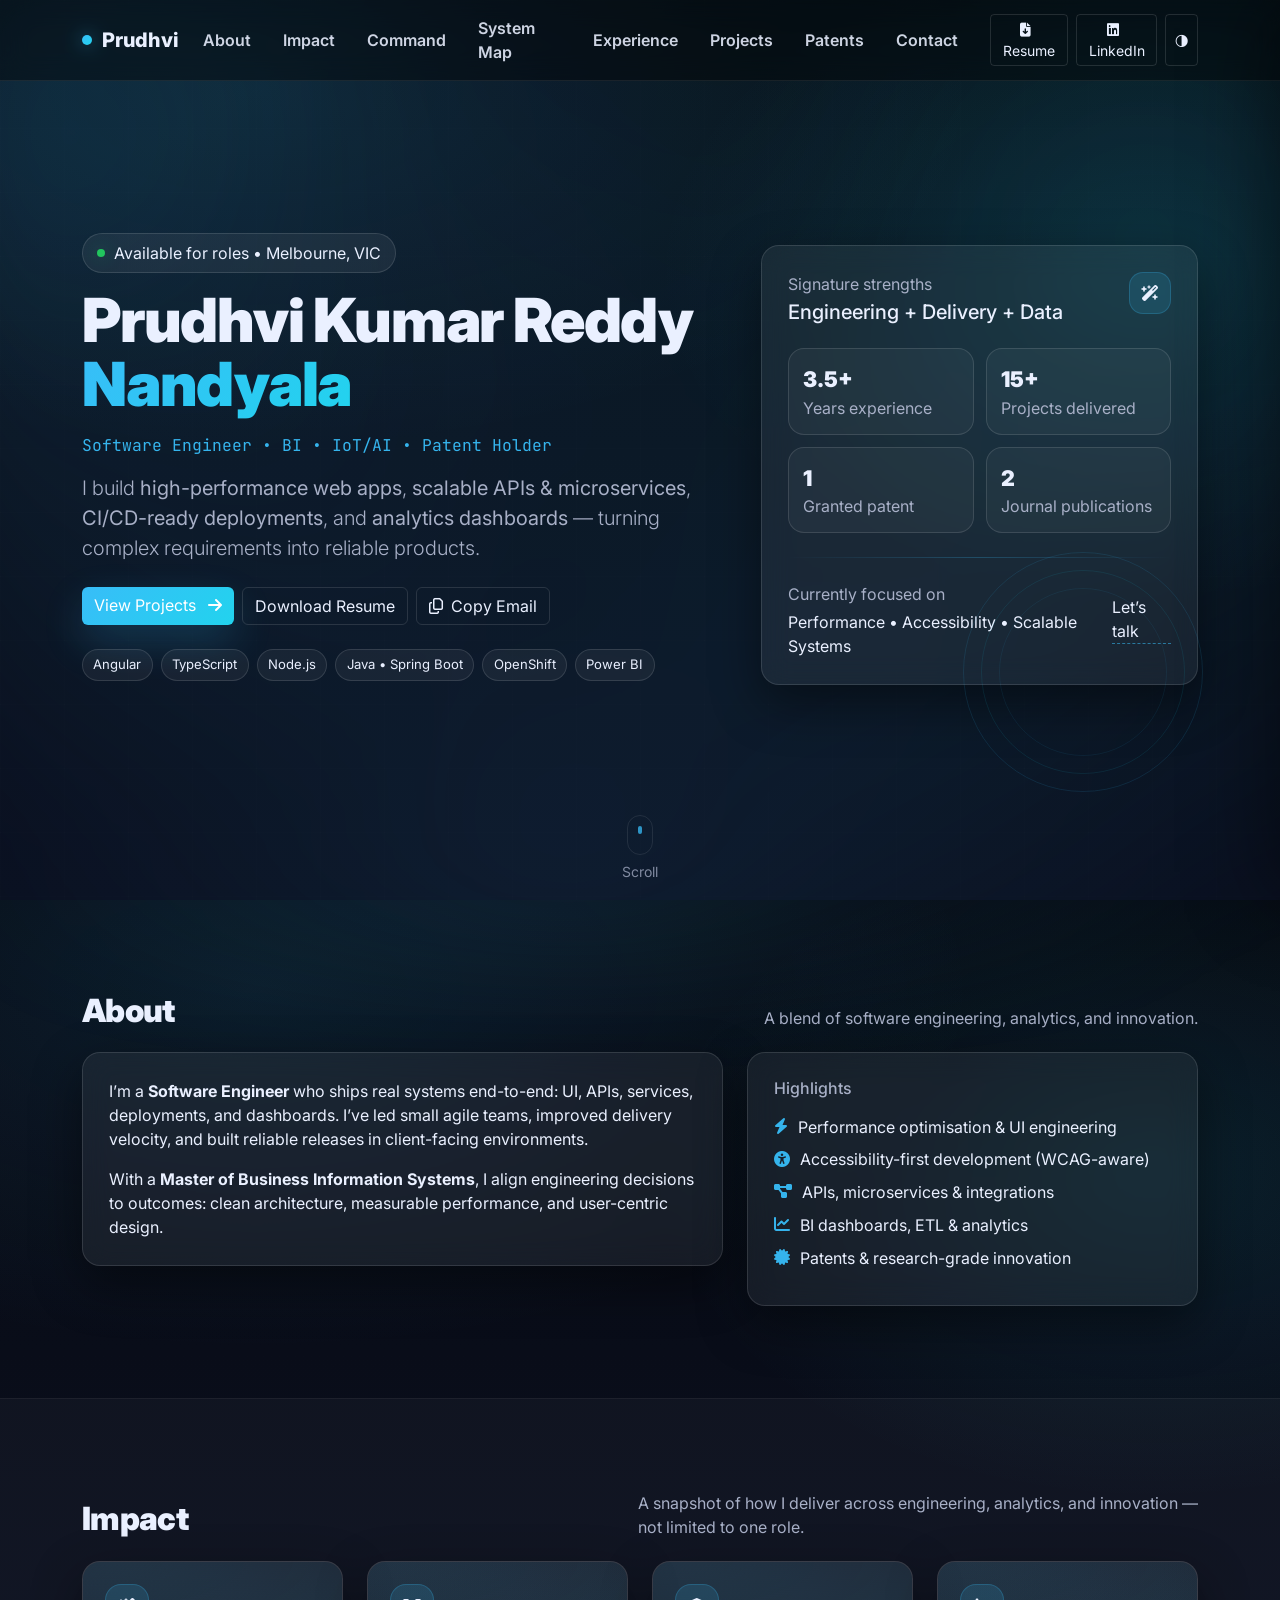
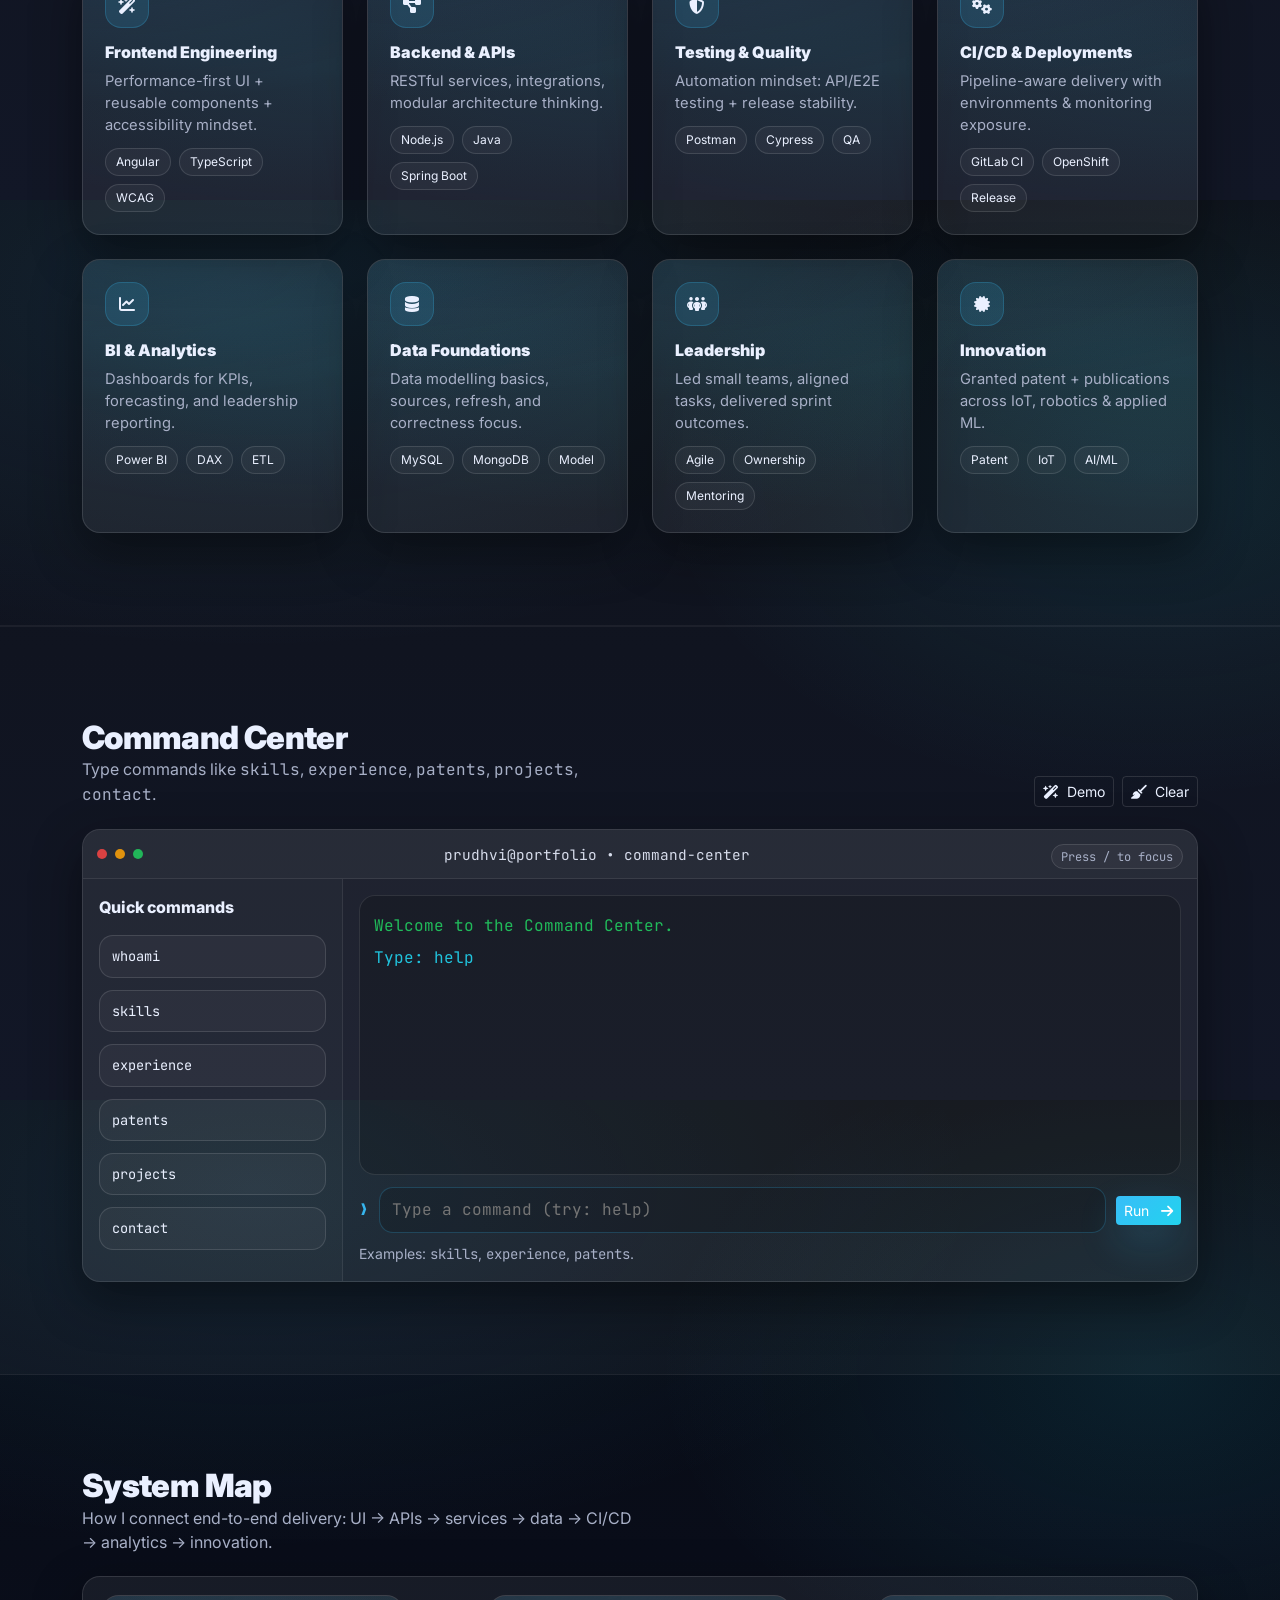
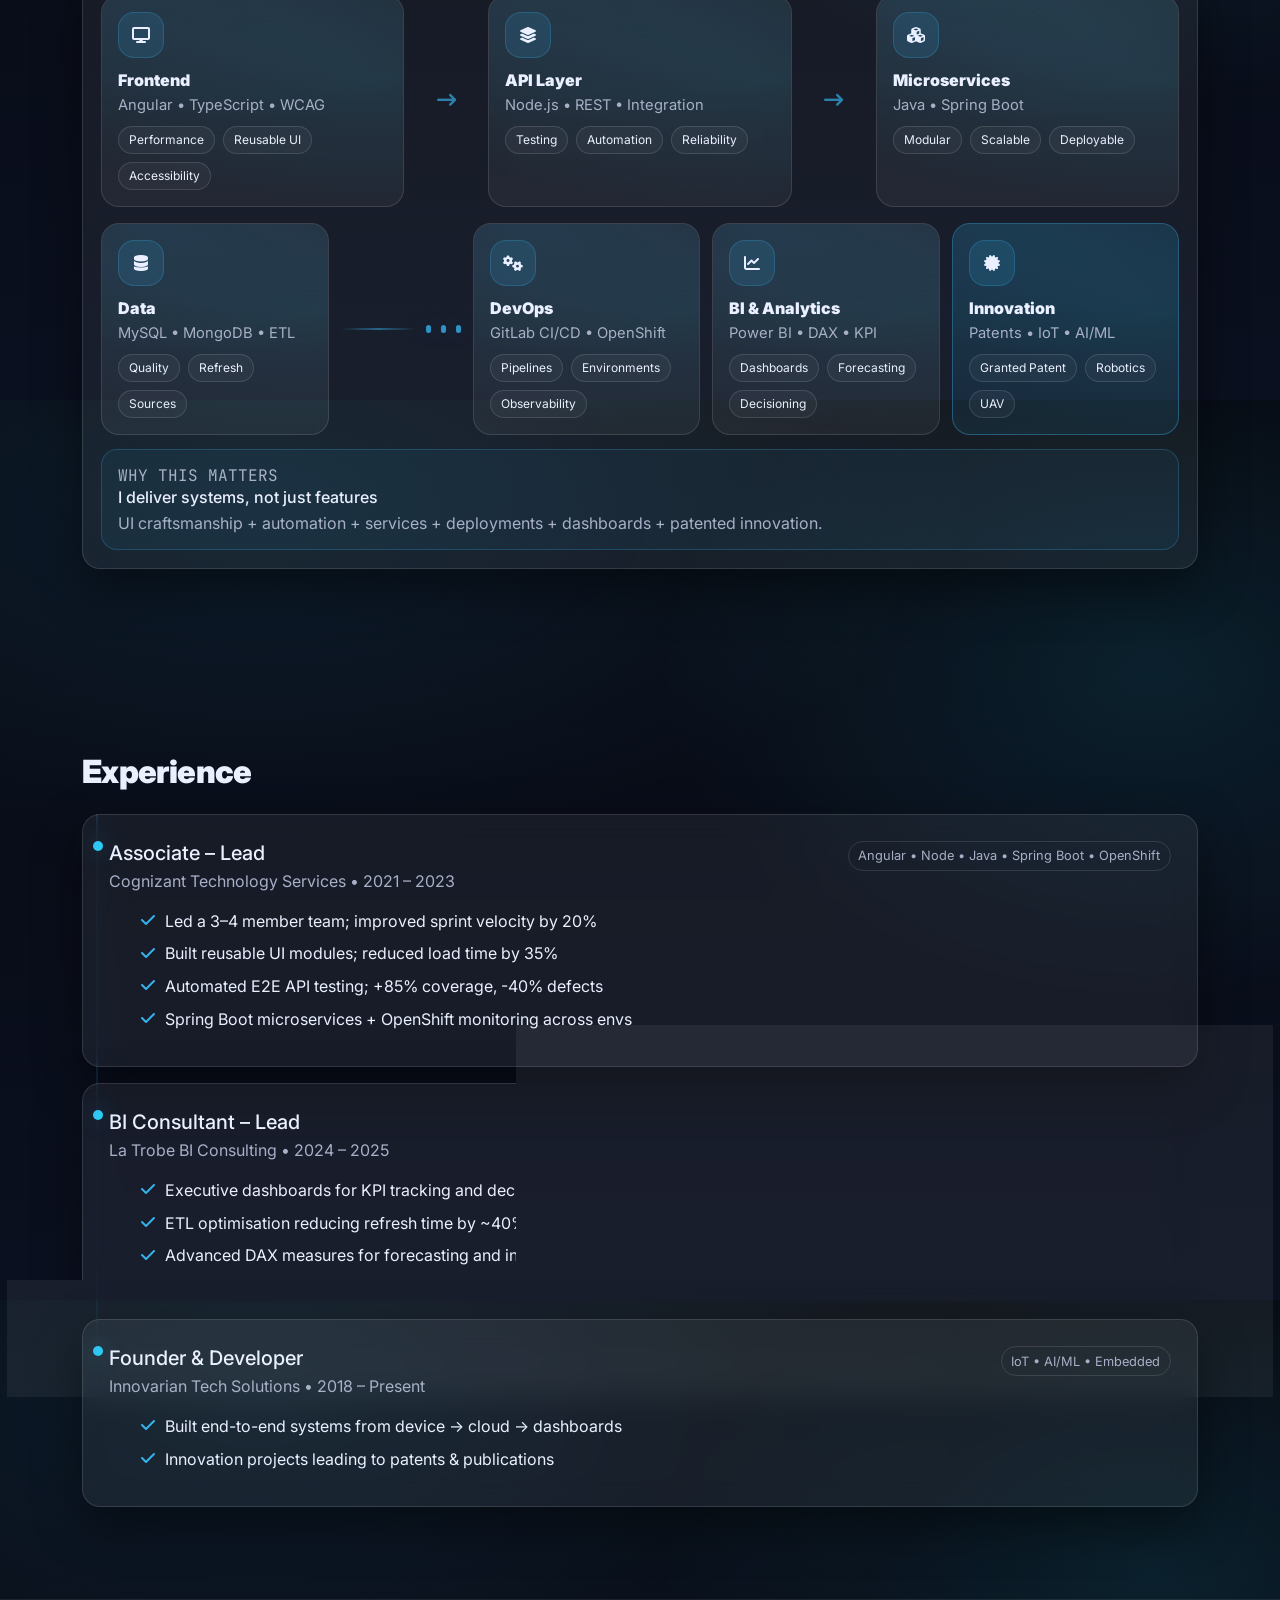
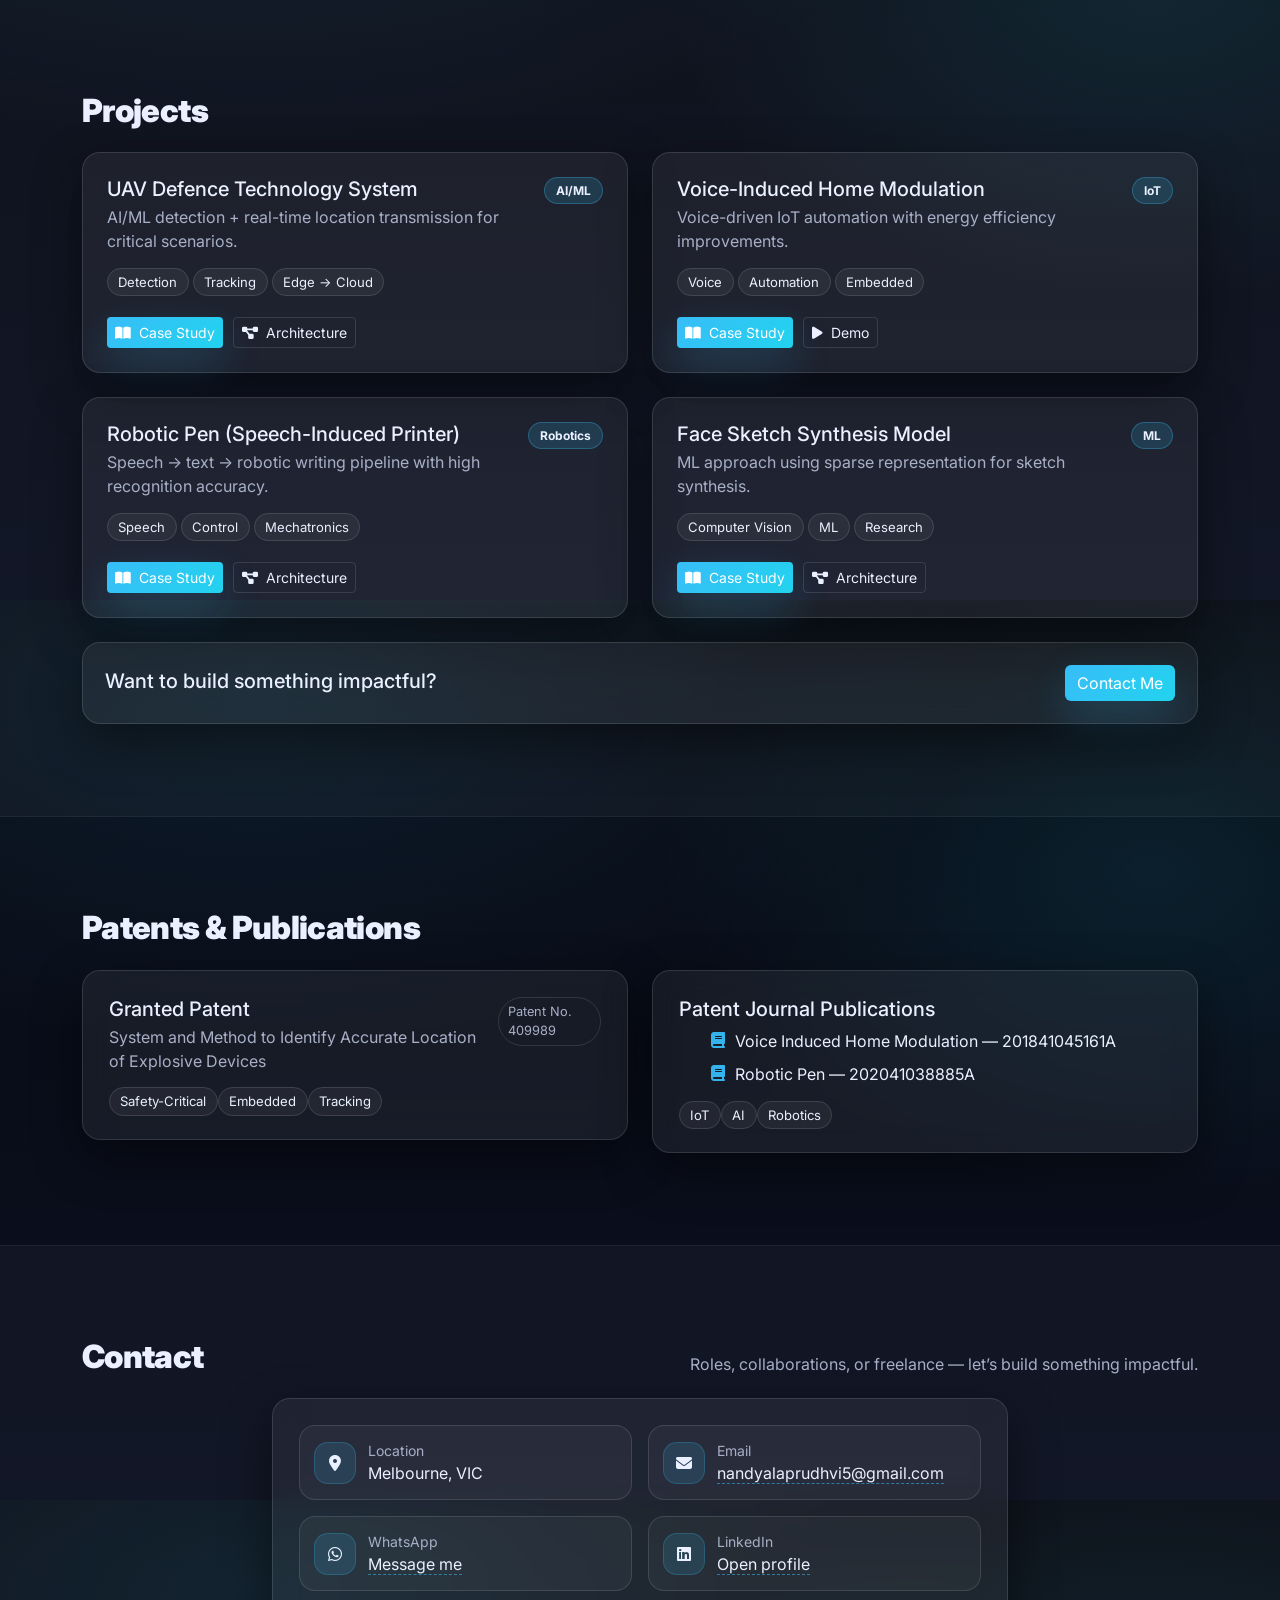
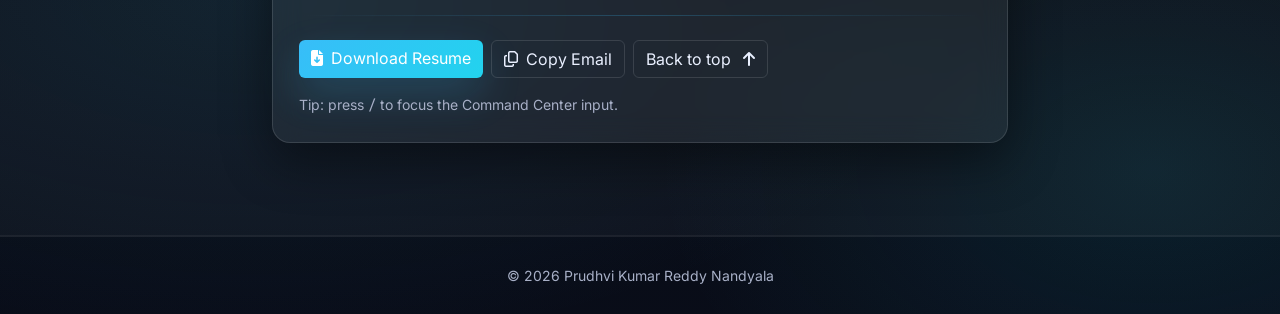
==== commit 300a1a7f: "Update index.html" ====
--- a/index.html
+++ b/index.html
@@ -1,540 +1,1155 @@
 <!DOCTYPE html>
 <html lang="en-AU" data-theme="dark">
-
 <head>
-    <meta charset="UTF-8">
-    <meta name="viewport" content="width=device-width, initial-scale=1">
-
-    <title>N Prudhvi Kumar Reddy | Software Engineer – Web, IoT & Data</title>
-
-    <meta name="description"
-        content="Software Engineer with 3.5+ years of experience in Web, IoT and Data-Driven Solutions. Ex-Cognizant, BI Consultant, Founder at Innovarian Tech Solutions.">
-
-    <!-- OpenGraph -->
-    <meta property="og:title" content="N Prudhvi Kumar Reddy | Software Engineer">
-    <meta property="og:description" content="Web, IoT & Data-Driven Solutions | Ex-Cognizant | BI Consultant">
-    <meta property="og:type" content="website">
-
-    <!-- Fonts -->
-    <link
-        href="https://fonts.googleapis.com/css2?family=Inter:wght@300;400;600;700&family=JetBrains+Mono:wght@400;600&display=swap"
-        rel="stylesheet">
-
-    <!-- Bootstrap -->
-    <link href="https://cdn.jsdelivr.net/npm/bootstrap@5.3.3/dist/css/bootstrap.min.css" rel="stylesheet">
-    <link href="https://cdnjs.cloudflare.com/ajax/libs/font-awesome/6.5.1/css/all.min.css" rel="stylesheet">
-
-
-    <style>
-        /* ================= THEME ================= */
-        :root {
-            --bg: #0b0f1a;
-            --bg-soft: #11162a;
-            --card: rgba(255, 255, 255, .06);
-            --text: #e5e7eb;
-            --muted: #9ca3af;
-            --accent: #38bdf8;
-            --accent2: #22d3ee;
-            --border: rgba(255, 255, 255, .12);
-        }
-
-        [data-theme="light"] {
-            --bg: #f8fafc;
-            --bg-soft: #eef2ff;
-            --card: rgba(255, 255, 255, .9);
-            --text: #0f172a;
-            --muted: #475569;
-            --accent: #2563eb;
-            --accent2: #06b6d4;
-            --border: rgba(0, 0, 0, .1);
-        }
-
-        body {
-            font-family: Inter, sans-serif;
-            background: var(--bg);
-            color: var(--text);
-            scroll-behavior: smooth;
-            overflow-x: hidden;
-        }
-
-
-        h1,
-        h2,
-        h5 {
-            font-weight: 700
-        }
-
-        .section-title {
-            text-transform: uppercase;
-            letter-spacing: 1px;
-            margin-bottom: 30px
-        }
-
-        /* Background grid */
-        .bg-grid {
-            position: fixed;
-            inset: 0;
-            background:
-                linear-gradient(to right, rgba(255, 255, 255, .05) 1px, transparent 1px),
-                linear-gradient(to bottom, rgba(255, 255, 255, .05) 1px, transparent 1px);
-            background-size: 60px 60px;
-            z-index: -1;
-        }
-
-        /* ================= SECTIONS ================= */
-        section {
-            padding: 100px 0
-        }
-
-        .section-title {
-            font-weight: 700;
-            letter-spacing: 1px;
-            text-transform: uppercase;
-            margin-bottom: 40px;
-        }
-
-        .section::before {
-            content: "";
-            width: 140px;
-            height: 3px;
-            background: linear-gradient(90deg, var(--accent), transparent);
-            display: block;
-            margin-bottom: 20px;
-        }
-
-        /* Glass */
-        .glass {
-            background: var(--card);
-            border: 1px solid var(--border);
-            backdrop-filter: blur(14px);
-            border-radius: 16px;
-            padding: 30px;
-            transition: .4s;
-            margin-bottom: 24px;
-        }
-
-        .glass:hover {
-            transform: translateY(-8px);
-            box-shadow: 0 0 35px rgba(56, 189, 248, .25);
-        }
-
-        /* ================= PROJECTS ================= */
-        .tech-tags span {
-            font-size: .75rem;
-            padding: 4px 10px;
-            border-radius: 20px;
-            background: rgba(56, 189, 248, .18);
-            margin-right: 6px;
-        }
-
-        .project-links a {
-            margin-right: 12px;
-            font-weight: 600;
-            color: var(--accent);
-        }
-
-        /* ================= REVEAL ================= */
-        .reveal {
-            opacity: 0;
-            transform: translateY(50px) scale(.97);
-            transition: 1s ease;
-        }
-
-        .reveal.active {
-            opacity: 1;
-            transform: none;
-        }
-
-        .text-muted {
-            color: var(--muted) !important;
-            opacity: 0.95;
-        }
-
-        /* Navbar */
-        .navbar {
-            background: rgba(0, 0, 0, .45);
-            backdrop-filter: blur(14px)
-        }
-
-        .nav-link {
-            color: var(--text) !important
-        }
-
-        /* Hero */
-        .hero {
-            min-height: 100vh;
-            display: flex;
-            align-items: center;
-            text-align: center
-        }
-
-        .hero .role {
-            font-family: JetBrains Mono, monospace;
-            color: var(--accent)
-        }
-
-        a:focus, button:focus {
-  outline: 2px solid var(--accent);
-  outline-offset: 2px;
-}
-
-
-        /* Reveal
-.reveal{opacity:0;transform:translateY(40px);transition:1s}
-.reveal.active{opacity:1;transform:none} */
-
-        /* Footer */
-        footer {
-            border-top: 1px solid var(--border);
-            padding: 30px;
-            text-align: center;
-            color: var(--muted)
-        }
-
-
-
-
-    /* ================= LIGHT THEME – TECH DATA BACKGROUND ================= */
-[data-theme="light"] body::before {
-  content: "";
-  position: fixed;
-  inset: 0;
-  pointer-events: none;
-  z-index: -2;
-
-  /* Subtle tech node pattern */
-  background-image:
-    radial-gradient(circle at 1px 1px, rgba(37,99,235,0.08) 1px, transparent 0);
-  background-size: 32px 32px;
-}
-
-/* AI / cloud gradient waves */
-[data-theme="light"] body::after {
-  content: "";
-  position: fixed;
-  inset: 0;
-  pointer-events: none;
-  z-index: -1;
-
-  background:
-    radial-gradient(circle at 20% 25%, rgba(37,99,235,0.14), transparent 45%),
-    radial-gradient(circle at 80% 30%, rgba(6,182,212,0.12), transparent 50%),
-    radial-gradient(circle at 50% 80%, rgba(37,99,235,0.10), transparent 55%);
-}
-    
-    </style>
+  <meta charset="UTF-8" />
+  <meta name="viewport" content="width=device-width, initial-scale=1" />
+
+  <title>Prudhvi Kumar Reddy Nandyala | Software Engineer • BI • IoT • Patent Holder</title>
+  <meta name="description" content="Software Engineer & Patent Holder (Melbourne). Angular/TypeScript, Node.js, Java Spring Boot microservices, OpenShift, CI/CD, Power BI (DAX/ETL). Building performant, accessible systems and analytics dashboards." />
+
+  <link rel="canonical" href="https://www.nprudhvikumarreddy.com/" />
+
+  <!-- Fonts -->
+  <link rel="preconnect" href="https://fonts.googleapis.com" />
+  <link rel="preconnect" href="https://fonts.gstatic.com" crossorigin />
+  <link href="https://fonts.googleapis.com/css2?family=Inter:wght@300;400;600;700;800;900&family=JetBrains+Mono:wght@400;600&display=swap" rel="stylesheet" />
+
+  <!-- Bootstrap + Icons -->
+  <link href="https://cdn.jsdelivr.net/npm/bootstrap@5.3.3/dist/css/bootstrap.min.css" rel="stylesheet" />
+  <link href="https://cdnjs.cloudflare.com/ajax/libs/font-awesome/6.5.1/css/all.min.css" rel="stylesheet" />
+
+  <!-- CSS -->
+  <link rel="stylesheet" href="./style.css" />
+
+  <!-- Schema (Person) -->
+  <script type="application/ld+json">
+  {
+    "@context": "https://schema.org",
+    "@type": "Person",
+    "name": "Prudhvi Kumar Reddy Nandyala",
+    "jobTitle": "Software Engineer",
+    "address": { "@type": "PostalAddress", "addressLocality": "Melbourne", "addressRegion": "VIC", "addressCountry": "AU" },
+    "email": "mailto:nandyalaprudhvi5@gmail.com",
+    "url": "https://www.nprudhvikumarreddy.com/",
+    "sameAs": ["https://www.linkedin.com/in/nprudhvikumarreddy/"]
+  }
+  </script>
 </head>
 
 <body>
-    <div class="bg-grid"></div>
-
-    <!-- NAV -->
-    <nav class="navbar navbar-expand-lg fixed-top navbar-dark">
-
-        <div class="container">
-            <a class="navbar-brand fw-bold" href="#">Prudhvi</a>
-            <button class="navbar-toggler" data-bs-toggle="collapse" data-bs-target="#nav">
-                <span class="navbar-toggler-icon"></span>
+  <!-- Premium background -->
+  <div class="bg-grid" aria-hidden="true"></div>
+  <div class="bg-aurora" aria-hidden="true"></div>
+
+  <!-- NAV -->
+  <nav class="navbar navbar-expand-lg fixed-top nav-glass" aria-label="Primary navigation">
+    <div class="container">
+      <a class="navbar-brand brand" href="#top" aria-label="Go to top">
+        <span class="brand-dot"></span>
+        <span class="brand-colour">Prudhvi</span>
+      </a>
+
+      <button class="navbar-toggler" type="button" data-bs-toggle="collapse" data-bs-target="#nav"
+              aria-controls="nav" aria-expanded="false" aria-label="Toggle navigation">
+        <span class="navbar-toggler-icon"></span>
+      </button>
+
+      <div id="nav" class="collapse navbar-collapse">
+        <ul class="navbar-nav ms-auto align-items-lg-center gap-lg-3 mt-3 mt-lg-0">
+          <li class="nav-item"><a class="nav-link" href="#about">About</a></li>
+          <li class="nav-item"><a class="nav-link" href="#impact">Impact</a></li>
+          <li class="nav-item"><a class="nav-link" href="#command">Command</a></li>
+          <li class="nav-item"><a class="nav-link" href="#systems">System Map</a></li>
+          <li class="nav-item"><a class="nav-link" href="#experience">Experience</a></li>
+          <li class="nav-item"><a class="nav-link" href="#projects">Projects</a></li>
+          <li class="nav-item"><a class="nav-link" href="#patents">Patents</a></li>
+          <li class="nav-item"><a class="nav-link" href="#contact">Contact</a></li>
+
+          <li class="nav-item ms-lg-2 d-flex gap-2">
+            <a class="btn btn-sm btn-outline-soft" href="./resume.pdf" download>
+              <i class="fa-solid fa-file-arrow-down me-2"></i>Resume
+            </a>
+            <a class="btn btn-sm btn-outline-soft" href="https://www.linkedin.com/in/nprudhvikumarreddy/" target="_blank" rel="noopener">
+              <i class="fa-brands fa-linkedin me-2"></i>LinkedIn
+            </a>
+            <button class="btn btn-sm btn-outline-soft" type="button" onclick="toggleTheme()" aria-label="Toggle theme">
+              <span id="themeIcon" aria-hidden="true">🌗</span>
             </button>
-            <div id="nav" class="collapse navbar-collapse">
-                <ul class="navbar-nav ms-auto gap-3">
-                    <li><a class="nav-link" href="#about">About</a></li>
-                    <li><a class="nav-link" href="#experience">Experience</a></li>
-                    <li><a class="nav-link" href="#skills">Skills</a></li>
-                    <li><a class="nav-link" href="#projects">Projects</a></li>
-                    <li><a class="nav-link" href="#education">Education</a></li>
-                    <li><a class="nav-link" href="#contact">Contact</a></li>
-                    <li>
-                        <button class="btn btn-sm btn-outline-info" onclick="toggleTheme()">🌗</button>
-                    </li>
-                </ul>
-            </div>
-        </div>
-    </nav>
-
-    <!-- HERO -->
-    <section class="hero reveal">
-        <div class="container">
-            <span class="badge bg-info text-dark mb-3">Available for Roles & Freelance</span>
-            <h1 class="mt-3">N Prudhvi Kumar Reddy</h1>
-            <p class="role mt-3">
-                Software Engineer | Patent Holder | Web, IoT & Data-Driven Solutions
+          </li>
+        </ul>
+      </div>
+    </div>
+  </nav>
+
+  <!-- HERO -->
+  <header id="top" class="hero">
+    <div class="container">
+      <div class="row align-items-center g-5">
+        <div class="col-lg-7">
+          <div class="pill mb-3">
+            <span class="dot"></span>
+            Available for roles • Melbourne, VIC
+          </div>
+
+          <h1 class="hero-title">
+            Prudhvi Kumar Reddy <span class="text-gradient">Nandyala</span>
+          </h1>
+
+          <p class="hero-sub mt-3">
+            <span class="mono">Software Engineer</span> • <span class="mono">BI</span> • <span class="mono">IoT/AI</span> •
+            <span class="mono">Patent Holder</span>
+          </p>
+
+          <p class="lead mt-3 text-muted-soft">
+            I build <strong>high-performance web apps</strong>, <strong>scalable APIs & microservices</strong>,
+            <strong>CI/CD-ready deployments</strong>, and <strong>analytics dashboards</strong> — turning complex requirements into reliable products.
+          </p>
+
+          <div class="d-flex flex-wrap gap-2 mt-4">
+            <a class="btn btn-primary btn-glow" href="#projects">
+              View Projects <i class="fa-solid fa-arrow-right ms-2"></i>
+            </a>
+            <a class="btn btn-outline-soft" href="./resume.pdf" download>
+              Download Resume
+            </a>
+            <button class="btn btn-outline-soft" type="button" onclick="copyEmail()">
+              <i class="fa-regular fa-copy me-2"></i>Copy Email
+            </button>
+          </div>
+
+          <div class="mini-tech mt-4">
+            <span class="chip">Angular</span>
+            <span class="chip">TypeScript</span>
+            <span class="chip">Node.js</span>
+            <span class="chip">Java • Spring Boot</span>
+            <span class="chip">OpenShift</span>
+            <span class="chip">Power BI</span>
+          </div>
+
+          <p class="mt-3 text-muted-soft small mb-0" id="copyToast" aria-live="polite"></p>
+        </div>
+
+        <div class="col-lg-5">
+          <div class="card-glass hero-card reveal">
+            <div class="d-flex align-items-start justify-content-between">
+              <div>
+                <p class="mb-1 text-muted-soft">Signature strengths</p>
+                <h2 class="h5 mb-0">Engineering + Delivery + Data</h2>
+              </div>
+              <div class="badge-soft">
+                <i class="fa-solid fa-wand-magic-sparkles"></i>
+              </div>
+            </div>
+
+            <div class="mt-4 grid-2">
+              <div class="stat">
+                <div class="stat-num">3.5+</div>
+                <div class="stat-label">Years experience</div>
+              </div>
+              <div class="stat">
+                <div class="stat-num">15+</div>
+                <div class="stat-label">Projects delivered</div>
+              </div>
+              <div class="stat">
+                <div class="stat-num">1</div>
+                <div class="stat-label">Granted patent</div>
+              </div>
+              <div class="stat">
+                <div class="stat-num">2</div>
+                <div class="stat-label">Journal publications</div>
+              </div>
+            </div>
+
+            <hr class="soft-hr my-4" />
+
+            <div class="d-flex align-items-center justify-content-between">
+              <div>
+                <p class="mb-1 text-muted-soft">Currently focused on</p>
+                <p class="mb-0">Performance • Accessibility • Scalable Systems</p>
+              </div>
+              <a class="link-soft" href="#contact">Let’s talk</a>
+            </div>
+          </div>
+
+          <div class="hero-orbit" aria-hidden="true">
+            <div class="ring r1"></div>
+            <div class="ring r2"></div>
+            <div class="ring r3"></div>
+          </div>
+        </div>
+      </div>
+    </div>
+
+    <a class="scroll-hint" href="#about" aria-label="Scroll to About section">
+      <span class="mouse"></span>
+      <span class="text-muted-soft small">Scroll</span>
+    </a>
+  </header>
+
+  <!-- ABOUT -->
+  <section id="about" class="section">
+    <div class="container">
+      <div class="section-head">
+        <h2 class="section-title">About</h2>
+        <p class="section-sub text-muted-soft">A blend of software engineering, analytics, and innovation.</p>
+      </div>
+
+      <div class="row g-4">
+        <div class="col-lg-7">
+          <div class="card-glass reveal">
+            <p class="mb-3">
+              I’m a <strong>Software Engineer</strong> who ships real systems end-to-end: UI, APIs, services, deployments,
+              and dashboards. I’ve led small agile teams, improved delivery velocity, and built reliable releases in client-facing environments.
             </p>
-            <p class="mt-3">
-                Building scalable, secure and business-aligned technology solutions.
+            <p class="mb-0">
+              With a <strong>Master of Business Information Systems</strong>, I align engineering decisions to outcomes:
+              clean architecture, measurable performance, and user-centric design.
             </p>
-            <a href="resume.pdf" class="btn btn-info btn-lg mt-3" download>Download Resume</a>
-        </div>
-    </section>
-
-    <!-- ABOUT -->
-    <section id="about" class="section reveal">
-        <div class="container">
-            <h2 class="section-title">About</h2>
-            <div class="glass">
-                <p>
-                    Software Engineer with over <strong>3.5 years of professional experience</strong>
-                    across software development, business intelligence, and client-focused solution delivery.
-                </p>
-                <p>
-                    I hold a <strong>Master of Business Information Systems</strong> from
-                    <strong>La Trobe University, Melbourne</strong>, completed in <strong>2025</strong>.
-                    My background blends strong engineering fundamentals with business and data-driven thinking.
-                </p>
-                <p>
-                    Experienced in delivering enterprise web applications, IoT platforms, analytics dashboards,
-                    and scalable backend systems, working closely with stakeholders to convert complex requirements
-                    into reliable, user-centric solutions. I am passionate about innovation, research, and designing
-                    systems that are built to scale.
-                </p>
-            </div>
-        </div>
-    </section>
-
-    <!-- EXPERIENCE -->
-    <section id="experience" class="reveal">
-        <div class="container">
-            <h2 class="section-title">Experience</h2>
-
-            <div class="glass">
-                <h5>Associate – Lead</h5>
-                <p class="text-muted">Cognizant Technology Services | Feb 2021 – Jun 2023</p>
-                <ul>
-                    <li>Led a 3–4 member frontend team, improving sprint velocity by 20%</li>
-                    <li>Developed accessible Angular (8+) applications aligned with WCAG standards</li>
-                    <li>Reduced page load times by 35% through UI optimisation</li>
-                    <li>Automated API testing with Node.js & Cypress, increasing coverage by 85%</li>
-                    <li>Built RESTful microservices using Java, Spring Boot & MySQL</li>
-                    <li> Worked with <strong>Red Hat OpenShift</strong> to support CI/CD pipelines, monitor deployments,
-                        and manage microservices across environments.</li>
-                </ul>
-            </div>
-
-            <div class="glass">
-                <h5>Business Intelligence Consultant – Lead</h5>
-                <p class="text-muted">La Trobe Business Intelligence Consulting | Aug 2024 – Jun 2025</p>
-                <ul>
-                    <li>Designed Power BI dashboards for enterprise decision-making</li>
-                    <li>Developed ETL pipelines and advanced DAX measures</li>
-                    <li>Supported KPI tracking, forecasting and analytics initiatives</li>
-                </ul>
-            </div>
-
-            <div class="glass">
-                <h5>Founder & Developer</h5>
-                <p class="text-muted">Innovarian Tech Solutions | Apr 2018 – Present</p>
-                <ul>
-                    <li>Founded and led a 6-member team delivering 15+ IoT & AI/ML projects</li>
-                    <li>Designed systems from embedded firmware to cloud dashboards</li>
-                    <li>Improved automation efficiency by up to 40%</li>
-                </ul>
-            </div>
-
-        </div>
-    </section>
-
-    <!-- SKILLS -->
-    <section id="skills" class="reveal">
-        <div class="container">
-            <h2 class="section-title">Skills</h2>
-            <div class="row g-3">
-                <div class="col-md-3">
-                    <div class="glass text-center">Angular, JavaScript, TypeScript</div>
-                </div>
-                <div class="col-md-3">
-                    <div class="glass text-center">Node.js, Java, Spring Boot</div>
-                </div>
-                <div class="col-md-3">
-                    <div class="glass text-center">MySQL, MongoDB</div>
-                </div>
-                <div class="col-md-3">
-                    <div class="glass text-center">Power BI, IBM Cognos</div>
-                </div>
-                <div class="col-md-3">
-                    <div class="glass text-center">Agile, Scrum, JIRA</div>
-                </div>
-                <div class="col-md-3">
-                    <div class="glass text-center">GitLab CI/CD, OpenShift</div>
-                </div>
-                <div class="col-md-3">
-                    <div class="glass text-center">API & Microservices</div>
-                </div>
-                <div class="col-md-3">
-                    <div class="glass text-center">UI/UX & Accessibility</div>
-                </div>
-            </div>
-        </div>
-    </section>
-
-    <!-- PROJECTS -->
-    <section id="projects" class="reveal">
-        <div class="container">
-            <h2 class="section-title">Projects</h2>
-
-            <div class="glass">
-                <h5 class="d-flex">UAV Defence Technology System <div class="tech-tags ms-2">
-                    <span>Granted Patent</span> 
-                </div></h5>
-                <p>AI/ML-powered UAV achieving 95% detection accuracy for landmines and persons of interest, with
-                    real-time location tracking.</p>
-    
-                <div class="tech-tags">
-                    <span>AI</span><span>Machine Learning</span><span>UAV</span>
-                </div>
-            </div>
-
-            <div class="glass">
-                <h5>Voice-Induced Home Modulation</h5>
-                <p>IoT-based home automation system using voice control and power line transmission, improving energy
-                    efficiency by 35%.</p>
-                <div class="tech-tags">
-                    <span>IoT</span><span>Embedded Systems</span><span>Automation</span>
-                </div>
-            </div>
-
-
-            <div class="glass">
-                <h5>Speech-Induced Printer (Robotic Pen)</h5>
-                <p>AI-based handwriting system with 98% speech-to-text accuracy.</p>
-                <div class="tech-tags">
-                    <span>AI</span><span>Speech Processing</span><span>Robotics</span>
-                </div>
-            </div>
-
-            <div class="glass">
-                <h5>Smart Home Automation System</h5>
-                <p>Sensor-based IoT solution increasing energy efficiency by 45%.</p>
-                <div class="tech-tags">
-                    <span>IoT</span><span>Sensors</span><span>Embedded Systems</span><span>Automation</span>
-                </div>
-            </div>
-        </div>
-    </section>
-
-    <!-- PATENTS & PUBLICATIONS -->
-<section id="patents" class="section reveal">
+          </div>
+        </div>
+
+        <div class="col-lg-5">
+          <div class="card-glass reveal">
+            <h3 class="h6 text-muted-soft mb-3">Highlights</h3>
+            <ul class="list-unstyled mb-0 bullets">
+              <li><i class="fa-solid fa-bolt"></i> Performance optimisation & UI engineering</li>
+              <li><i class="fa-solid fa-universal-access"></i> Accessibility-first development (WCAG-aware)</li>
+              <li><i class="fa-solid fa-diagram-project"></i> APIs, microservices & integrations</li>
+              <li><i class="fa-solid fa-chart-line"></i> BI dashboards, ETL & analytics</li>
+              <li><i class="fa-solid fa-certificate"></i> Patents & research-grade innovation</li>
+            </ul>
+          </div>
+        </div>
+      </div>
+    </div>
+  </section>
+
+  <!-- IMPACT -->
+<section id="impact" class="section section-alt">
   <div class="container">
-    <h2 class="section-title">Patents & Publications</h2>
-
-    <!-- Granted Patent -->
-    <div class="glass">
-      <h5>Granted Patent</h5>
-      <p>
-        <strong>System and Method to Identify Accurate Location of Explosive Devices</strong>
+    <div class="section-head">
+      <h2 class="section-title">Impact</h2>
+      <p class="section-sub text-muted-soft">
+        A snapshot of how I deliver across engineering, analytics, and innovation — not limited to one role.
       </p>
-      <p>
-        A patented system designed to accurately identify and locate explosive devices,
-        leveraging advanced detection and tracking mechanisms to improve safety and response efficiency.
-      </p>
-      <p class="text-muted">
-        Patent No.: <strong>409989</strong> · Status: Granted
-      </p>
-      <p class="text-muted">
-Domains: Security Systems Engineering · Explosive Detection Systems · Embedded Systems ·
-Sensor-Based Detection · Real-Time Location & Tracking · Safety-Critical Systems
-</p>
-
-    </div>
-
-    <!-- Patent Journal Publications -->
-    <div class="glass">
-      <h5>Official Patent Journal Publications</h5>
-
-      <ul>
-        <li>
-          <strong>System for Voice Induced Home Modulation</strong><br>
-          An IoT-based home automation system enabling voice-controlled operation of electrical
-          appliances, with emphasis on energy efficiency and accessibility.<br>
-          <span class="text-muted">
-            Application No.: <strong>201841045161A</strong>
-          </span>
-        </li>
-        <br>
-        <li>
-          <strong>Robotic Pen</strong><br>
-          A speech-to-text robotic system capable of converting spoken input into written
-          output with high accuracy, improving accessibility through automation.<br>
-          <span class="text-muted">
-            Application No.: <strong>202041038885A</strong>
-          </span>
-        </li>
-      </ul>
-
-      <p class="text-muted">
-        Domains: IoT · Artificial Intelligence · Embedded Systems · Automation · Robotics
-      </p>
-    </div>
-
+    </div>
+
+    <div class="row g-4">
+      <div class="col-md-6 col-lg-3">
+        <div class="impact-card reveal">
+          <div class="impact-ico"><i class="fa-solid fa-wand-magic-sparkles"></i></div>
+          <div class="impact-title">Frontend Engineering</div>
+          <div class="impact-proof">Performance-first UI + reusable components + accessibility mindset.</div>
+          <div class="impact-tags"><span>Angular</span><span>TypeScript</span><span>WCAG</span></div>
+        </div>
+      </div>
+
+      <div class="col-md-6 col-lg-3">
+        <div class="impact-card reveal">
+          <div class="impact-ico"><i class="fa-solid fa-diagram-project"></i></div>
+          <div class="impact-title">Backend & APIs</div>
+          <div class="impact-proof">RESTful services, integrations, modular architecture thinking.</div>
+          <div class="impact-tags"><span>Node.js</span><span>Java</span><span>Spring Boot</span></div>
+        </div>
+      </div>
+
+      <div class="col-md-6 col-lg-3">
+        <div class="impact-card reveal">
+          <div class="impact-ico"><i class="fa-solid fa-shield-halved"></i></div>
+          <div class="impact-title">Testing & Quality</div>
+          <div class="impact-proof">Automation mindset: API/E2E testing + release stability.</div>
+          <div class="impact-tags"><span>Postman</span><span>Cypress</span><span>QA</span></div>
+        </div>
+      </div>
+
+      <div class="col-md-6 col-lg-3">
+        <div class="impact-card reveal">
+          <div class="impact-ico"><i class="fa-solid fa-gears"></i></div>
+          <div class="impact-title">CI/CD & Deployments</div>
+          <div class="impact-proof">Pipeline-aware delivery with environments & monitoring exposure.</div>
+          <div class="impact-tags"><span>GitLab CI</span><span>OpenShift</span><span>Release</span></div>
+        </div>
+      </div>
+
+      <div class="col-md-6 col-lg-3">
+        <div class="impact-card reveal">
+          <div class="impact-ico"><i class="fa-solid fa-chart-line"></i></div>
+          <div class="impact-title">BI & Analytics</div>
+          <div class="impact-proof">Dashboards for KPIs, forecasting, and leadership reporting.</div>
+          <div class="impact-tags"><span>Power BI</span><span>DAX</span><span>ETL</span></div>
+        </div>
+      </div>
+
+      <div class="col-md-6 col-lg-3">
+        <div class="impact-card reveal">
+          <div class="impact-ico"><i class="fa-solid fa-database"></i></div>
+          <div class="impact-title">Data Foundations</div>
+          <div class="impact-proof">Data modelling basics, sources, refresh, and correctness focus.</div>
+          <div class="impact-tags"><span>MySQL</span><span>MongoDB</span><span>Model</span></div>
+        </div>
+      </div>
+
+      <div class="col-md-6 col-lg-3">
+        <div class="impact-card reveal">
+          <div class="impact-ico"><i class="fa-solid fa-people-group"></i></div>
+          <div class="impact-title">Leadership</div>
+          <div class="impact-proof">Led small teams, aligned tasks, delivered sprint outcomes.</div>
+          <div class="impact-tags"><span>Agile</span><span>Ownership</span><span>Mentoring</span></div>
+        </div>
+      </div>
+
+      <div class="col-md-6 col-lg-3">
+        <div class="impact-card reveal">
+          <div class="impact-ico"><i class="fa-solid fa-certificate"></i></div>
+          <div class="impact-title">Innovation</div>
+          <div class="impact-proof">Granted patent + publications across IoT, robotics & applied ML.</div>
+          <div class="impact-tags"><span>Patent</span><span>IoT</span><span>AI/ML</span></div>
+        </div>
+      </div>
+    </div>
   </div>
 </section>
 
 
-    <!-- EDUCATION -->
-    <section id="education" class="reveal">
-        <div class="container">
-            <h2 class="section-title">Education</h2>
-
-            <div class="glass">
-                <h5>Master of Business Information Systems</h5>
-                <p class="text-muted">La Trobe University, Melbourne | 2023 – 2025</p>
-                <p>
-                    Focused on bridging technology and business through coursework in
-                    business analytics, enterprise systems, data-driven decision-making,
-                    and IT project management.
+
+  <!-- COMMAND CENTER (Premium) -->
+  <section id="command" class="section section-alt">
+    <div class="container">
+      <div class="section-head">
+        <div>
+          <h2 class="section-title">Command Center</h2>
+          <p class="section-sub text-muted-soft">
+            Type commands like <span class="mono">skills</span>, <span class="mono">experience</span>,
+            <span class="mono">patents</span>, <span class="mono">projects</span>, <span class="mono">contact</span>.
+          </p>
+        </div>
+
+        <div class="d-flex gap-2">
+          <button class="btn btn-outline-soft btn-sm" type="button" onclick="terminalRun('help')">
+            <i class="fa-solid fa-wand-magic-sparkles me-2"></i>Demo
+          </button>
+          <button class="btn btn-outline-soft btn-sm" type="button" onclick="clearTerminal()">
+            <i class="fa-solid fa-broom me-2"></i>Clear
+          </button>
+        </div>
+      </div>
+
+      <div class="cmd-shell reveal">
+        <div class="cmd-header">
+          <div class="cmd-dots">
+            <span class="dot red"></span>
+            <span class="dot yellow"></span>
+            <span class="dot green"></span>
+          </div>
+          <div class="cmd-title mono">prudhvi@portfolio • command-center</div>
+          <div class="cmd-right">
+            <span class="cmd-badge mono">Press / to focus</span>
+          </div>
+        </div>
+
+        <div class="cmd-body">
+          <div class="cmd-side">
+            <div class="cmd-side-title">Quick commands</div>
+            <button class="cmd-chip" type="button" onclick="terminalRun('whoami')">whoami</button>
+            <button class="cmd-chip" type="button" onclick="terminalRun('skills')">skills</button>
+            <button class="cmd-chip" type="button" onclick="terminalRun('experience')">experience</button>
+            <button class="cmd-chip" type="button" onclick="terminalRun('patents')">patents</button>
+            <button class="cmd-chip" type="button" onclick="terminalRun('projects')">projects</button>
+            <button class="cmd-chip" type="button" onclick="terminalRun('contact')">contact</button>
+
+          </div>
+
+          <div class="cmd-main">
+            <div id="terminalBody" class="terminal-log mono" role="log" aria-live="polite"></div>
+
+            <form class="terminal-inputbar" onsubmit="event.preventDefault(); handleCommand();">
+              <span class="mono prompt">❯</span>
+              <input id="terminalCmd" class="mono terminal-input" type="text" autocomplete="off" spellcheck="false"
+                     placeholder="Type a command (try: help)" aria-label="Terminal command input" />
+              <button class="btn btn-primary btn-sm btn-glow" type="submit">
+                Run <i class="fa-solid fa-arrow-right ms-2"></i>
+              </button>
+            </form>
+
+            <div class="terminal-footer text-muted-soft small">
+              Examples: <span class="mono">skills</span>, <span class="mono">experience</span>, <span class="mono">patents</span>.
+            </div>
+          </div>
+        </div>
+      </div>
+    </div>
+  </section>
+
+  <!-- SYSTEM MAP (Premium) -->
+  <section id="systems" class="section">
+    <div class="container">
+      <div class="section-head">
+        <div>
+          <h2 class="section-title">System Map</h2>
+          <p class="section-sub text-muted-soft">
+            How I connect end-to-end delivery: UI → APIs → services → data → CI/CD → analytics → innovation.
+          </p>
+        </div>
+      </div>
+
+      <div class="system-panel reveal">
+        <div class="system-grid">
+          <div class="sys-node">
+            <div class="sys-ico"><i class="fa-solid fa-display"></i></div>
+            <div class="sys-title">Frontend</div>
+            <div class="sys-sub">Angular • TypeScript • WCAG</div>
+            <div class="sys-tags">
+              <span>Performance</span><span>Reusable UI</span><span>Accessibility</span>
+            </div>
+          </div>
+
+          <div class="sys-arrow" aria-hidden="true"><i class="fa-solid fa-arrow-right-long"></i></div>
+
+          <div class="sys-node">
+            <div class="sys-ico"><i class="fa-solid fa-layer-group"></i></div>
+            <div class="sys-title">API Layer</div>
+            <div class="sys-sub">Node.js • REST • Integration</div>
+            <div class="sys-tags">
+              <span>Testing</span><span>Automation</span><span>Reliability</span>
+            </div>
+          </div>
+
+          <div class="sys-arrow" aria-hidden="true"><i class="fa-solid fa-arrow-right-long"></i></div>
+
+          <div class="sys-node">
+            <div class="sys-ico"><i class="fa-solid fa-cubes"></i></div>
+            <div class="sys-title">Microservices</div>
+            <div class="sys-sub">Java • Spring Boot</div>
+            <div class="sys-tags">
+              <span>Modular</span><span>Scalable</span><span>Deployable</span>
+            </div>
+          </div>
+        </div>
+
+        <div class="system-grid system-grid-2 mt-3">
+          <div class="sys-node">
+            <div class="sys-ico"><i class="fa-solid fa-database"></i></div>
+            <div class="sys-title">Data</div>
+            <div class="sys-sub">MySQL • MongoDB • ETL</div>
+            <div class="sys-tags">
+              <span>Quality</span><span>Refresh</span><span>Sources</span>
+            </div>
+          </div>
+
+          <div class="sys-bridge" aria-hidden="true">
+            <div class="bridge-line"></div>
+            <div class="bridge-dot"></div>
+            <div class="bridge-dot"></div>
+            <div class="bridge-dot"></div>
+          </div>
+
+          <div class="sys-node">
+            <div class="sys-ico"><i class="fa-solid fa-gears"></i></div>
+            <div class="sys-title">DevOps</div>
+            <div class="sys-sub">GitLab CI/CD • OpenShift</div>
+            <div class="sys-tags">
+              <span>Pipelines</span><span>Environments</span><span>Observability</span>
+            </div>
+          </div>
+
+          <div class="sys-node">
+            <div class="sys-ico"><i class="fa-solid fa-chart-line"></i></div>
+            <div class="sys-title">BI & Analytics</div>
+            <div class="sys-sub">Power BI • DAX • KPI</div>
+            <div class="sys-tags">
+              <span>Dashboards</span><span>Forecasting</span><span>Decisioning</span>
+            </div>
+          </div>
+
+          <div class="sys-node sys-highlight">
+            <div class="sys-ico"><i class="fa-solid fa-certificate"></i></div>
+            <div class="sys-title">Innovation</div>
+            <div class="sys-sub">Patents • IoT • AI/ML</div>
+            <div class="sys-tags">
+              <span>Granted Patent</span><span>Robotics</span><span>UAV</span>
+            </div>
+          </div>
+        </div>
+
+        <div class="system-note">
+          <div class="mono text-muted-soft">WHY THIS MATTERS</div>
+          <div class="h6 mb-1">I deliver systems, not just features</div>
+          <div class="text-muted-soft">
+            UI craftsmanship + automation + services + deployments + dashboards + patented innovation.
+          </div>
+        </div>
+      </div>
+    </div>
+  </section>
+
+  <!-- EXPERIENCE -->
+  <section id="experience" class="section">
+    <div class="container">
+      <div class="section-head">
+        <h2 class="section-title">Experience</h2>
+      </div>
+
+      <div class="timeline">
+        <article class="t-item card-glass reveal">
+          <div class="t-dot"></div>
+          <div class="t-content">
+            <div class="d-flex flex-wrap justify-content-between align-items-start gap-2">
+              <div>
+                <h3 class="h5 mb-1">Associate – Lead</h3>
+                <div class="text-muted-soft">Cognizant Technology Services • 2021 – 2023</div>
+              </div>
+              <span class="tag">Angular • Node • Java • Spring Boot • OpenShift</span>
+            </div>
+
+            <ul class="mt-3 mb-0 bullets">
+              <li><i class="fa-solid fa-check"></i> Led a 3–4 member team; improved sprint velocity by 20%</li>
+              <li><i class="fa-solid fa-check"></i> Built reusable UI modules; reduced load time by 35%</li>
+              <li><i class="fa-solid fa-check"></i> Automated E2E API testing; +85% coverage, -40% defects</li>
+              <li><i class="fa-solid fa-check"></i> Spring Boot microservices + OpenShift monitoring across envs</li>
+            </ul>
+          </div>
+        </article>
+
+        <article class="t-item card-glass reveal">
+          <div class="t-dot"></div>
+          <div class="t-content">
+            <div class="d-flex flex-wrap justify-content-between align-items-start gap-2">
+              <div>
+                <h3 class="h5 mb-1">BI Consultant – Lead</h3>
+                <div class="text-muted-soft">La Trobe BI Consulting • 2024 – 2025</div>
+              </div>
+              <span class="tag">Power BI • DAX • ETL</span>
+            </div>
+
+            <ul class="mt-3 mb-0 bullets">
+              <li><i class="fa-solid fa-check"></i> Executive dashboards for KPI tracking and decision-making</li>
+              <li><i class="fa-solid fa-check"></i> ETL optimisation reducing refresh time by ~40%</li>
+              <li><i class="fa-solid fa-check"></i> Advanced DAX measures for forecasting and insights</li>
+            </ul>
+          </div>
+        </article>
+
+        <article class="t-item card-glass reveal">
+          <div class="t-dot"></div>
+          <div class="t-content">
+            <div class="d-flex flex-wrap justify-content-between align-items-start gap-2">
+              <div>
+                <h3 class="h5 mb-1">Founder & Developer</h3>
+                <div class="text-muted-soft">Innovarian Tech Solutions • 2018 – Present</div>
+              </div>
+              <span class="tag">IoT • AI/ML • Embedded</span>
+            </div>
+
+            <ul class="mt-3 mb-0 bullets">
+              <li><i class="fa-solid fa-check"></i> Built end-to-end systems from device → cloud → dashboards</li>
+              <li><i class="fa-solid fa-check"></i> Innovation projects leading to patents & publications</li>
+            </ul>
+          </div>
+        </article>
+      </div>
+    </div>
+  </section>
+
+  <!-- PROJECTS + CASE STUDY DRAWER -->
+  <section id="projects" class="section section-alt">
+    <div class="container">
+      <div class="section-head">
+        <h2 class="section-title">Projects</h2>
+      </div>
+
+      <div class="row g-4">
+        <!-- Project 1 -->
+        <div class="col-lg-6">
+          <div class="project-card reveal">
+            <div class="d-flex align-items-start justify-content-between gap-3">
+              <div>
+                <h3 class="h5 mb-1">UAV Defence Technology System</h3>
+                <p class="text-muted-soft mb-0">AI/ML detection + real-time location transmission for critical scenarios.</p>
+              </div>
+              <span class="badge badge-patent">AI/ML</span>
+            </div>
+
+            <div class="mt-3 chips">
+              <span class="chip">Detection</span>
+              <span class="chip">Tracking</span>
+              <span class="chip">Edge → Cloud</span>
+            </div>
+
+            <div class="project-actions mt-4">
+              <button class="btn btn-primary btn-sm btn-glow" type="button"
+                onclick="openCase('uav')">
+                <i class="fa-solid fa-book-open me-2"></i>Case Study
+              </button>
+              <button class="btn btn-outline-soft btn-sm" type="button" onclick="openCase('uav', true)">
+                <i class="fa-solid fa-diagram-project me-2"></i>Architecture
+              </button>
+            </div>
+          </div>
+        </div>
+
+        <!-- Project 2 -->
+        <div class="col-lg-6">
+          <div class="project-card reveal">
+            <div class="d-flex align-items-start justify-content-between gap-3">
+              <div>
+                <h3 class="h5 mb-1">Voice-Induced Home Modulation</h3>
+                <p class="text-muted-soft mb-0">Voice-driven IoT automation with energy efficiency improvements.</p>
+              </div>
+              <span class="badge badge-patent">IoT</span>
+            </div>
+
+            <div class="mt-3 chips">
+              <span class="chip">Voice</span>
+              <span class="chip">Automation</span>
+              <span class="chip">Embedded</span>
+            </div>
+
+            <div class="project-actions mt-4">
+              <button class="btn btn-primary btn-sm btn-glow" type="button"
+                onclick="openCase('voice')">
+                <i class="fa-solid fa-book-open me-2"></i>Case Study
+              </button>
+              <a class="btn btn-outline-soft btn-sm" href="https://youtu.be/V7yJeV2ZyUM" target="_blank" rel="noopener">
+                <i class="fa-solid fa-play me-2"></i>Demo
+              </a>
+            </div>
+          </div>
+        </div>
+
+        <!-- Project 3 -->
+        <div class="col-lg-6">
+          <div class="project-card reveal">
+            <div class="d-flex align-items-start justify-content-between gap-3">
+              <div>
+                <h3 class="h5 mb-1">Robotic Pen (Speech-Induced Printer)</h3>
+                <p class="text-muted-soft mb-0">Speech → text → robotic writing pipeline with high recognition accuracy.</p>
+              </div>
+              <span class="badge badge-patent">Robotics</span>
+            </div>
+
+            <div class="mt-3 chips">
+              <span class="chip">Speech</span>
+              <span class="chip">Control</span>
+              <span class="chip">Mechatronics</span>
+            </div>
+
+            <div class="project-actions mt-4">
+              <button class="btn btn-primary btn-sm btn-glow" type="button"
+                onclick="openCase('pen')">
+                <i class="fa-solid fa-book-open me-2"></i>Case Study
+              </button>
+              <button class="btn btn-outline-soft btn-sm" type="button" onclick="openCase('pen', true)">
+                <i class="fa-solid fa-diagram-project me-2"></i>Architecture
+              </button>
+            </div>
+          </div>
+        </div>
+
+        <!-- Project 4 -->
+        <div class="col-lg-6">
+          <div class="project-card reveal">
+            <div class="d-flex align-items-start justify-content-between gap-3">
+              <div>
+                <h3 class="h5 mb-1">Face Sketch Synthesis Model</h3>
+                <p class="text-muted-soft mb-0">ML approach using sparse representation for sketch synthesis.</p>
+              </div>
+              <span class="badge badge-patent">ML</span>
+            </div>
+
+            <div class="mt-3 chips">
+              <span class="chip">Computer Vision</span>
+              <span class="chip">ML</span>
+              <span class="chip">Research</span>
+            </div>
+
+            <div class="project-actions mt-4">
+              <button class="btn btn-primary btn-sm btn-glow" type="button"
+                onclick="openCase('sketch')">
+                <i class="fa-solid fa-book-open me-2"></i>Case Study
+              </button>
+              <button class="btn btn-outline-soft btn-sm" type="button" onclick="openCase('sketch', true)">
+                <i class="fa-solid fa-diagram-project me-2"></i>Architecture
+              </button>
+            </div>
+          </div>
+        </div>
+      </div>
+
+      <div class="cta-strip card-glass reveal mt-4">
+        <div class="d-flex flex-wrap align-items-center justify-content-between gap-3">
+          <div>
+            <h3 class="h5 mb-1">Want to build something impactful?</h3>
+            
+          </div>
+          <a class="btn btn-primary btn-glow" href="#contact">Contact Me</a>
+        </div>
+      </div>
+    </div>
+  </section>
+
+  <!-- PATENTS -->
+  <section id="patents" class="section">
+    <div class="container">
+      <div class="section-head">
+        <h2 class="section-title">Patents & Publications</h2>
+      </div>
+
+      <div class="row g-4">
+        <div class="col-lg-6">
+          <div class="card-glass reveal">
+            <div class="d-flex align-items-start justify-content-between gap-3">
+              <div>
+                <h3 class="h5 mb-1">Granted Patent</h3>
+                <p class="text-muted-soft mb-0">
+                  System and Method to Identify Accurate Location of Explosive Devices
                 </p>
-            </div>
-
-            <div class="glass">
-                <h5>Bachelor of Technology – Electronics & Communication Engineering</h5>
-                <p class="text-muted">CMR College of Engineering & Technology | 2016 – 2020</p>
-                <p>
-                    Built strong foundations in electronics, embedded systems, signal processing,
-                    and engineering problem-solving, forming the basis for later work in IoT
-                    and applied technology solutions.
-                </p>
-            </div>
-
-        </div>
-    </section>
-
-    <!-- CONTACT -->
-    <section id="contact" class="reveal">
-        <div class="container text-center">
-            <h2 class="section-title">Contact</h2>
-            <p>Melbourne, VIC | Open to roles & freelance opportunities</p>
-            <p>Email: <strong>nandyalaprudhvi5@gmail.com</strong></p>
-            <p>Let’s build something impactful.</p>
-            <a href="https://wa.me/61426185359" class="btn btn-success btn-lg">
-                <i class="fa-brands fa-whatsapp"></i> WhatsApp
-            </a>
-        </div>
-    </section>
-
-    <footer>
-        © 2026 N Prudhvi Kumar Reddy
-    </footer>
-
-    <script src="https://cdn.jsdelivr.net/npm/bootstrap@5.3.3/dist/js/bootstrap.bundle.min.js"></script>
-    <script>
-        /* Theme */
-        function toggleTheme() {
-            const h = document.documentElement;
-            h.dataset.theme = h.dataset.theme === "dark" ? "light" : "dark";
-            localStorage.setItem("theme", h.dataset.theme);
+              </div>
+              <span class="tag">Patent No. 409989</span>
+            </div>
+            <div class="mt-3 chips">
+              <span class="chip">Safety-Critical</span><span class="chip">Embedded</span><span class="chip">Tracking</span>
+            </div>
+          </div>
+        </div>
+
+        <div class="col-lg-6">
+          <div class="card-glass reveal">
+            <h3 class="h5 mb-2">Patent Journal Publications</h3>
+            <ul class="mb-0 bullets">
+              <li><i class="fa-solid fa-book"></i> Voice Induced Home Modulation — 201841045161A</li>
+              <li><i class="fa-solid fa-book"></i> Robotic Pen — 202041038885A</li>
+            </ul>
+            <div class="mt-3 chips">
+              <span class="chip">IoT</span><span class="chip">AI</span><span class="chip">Robotics</span>
+            </div>
+          </div>
+        </div>
+      </div>
+    </div>
+  </section>
+
+  <!-- CONTACT -->
+  <section id="contact" class="section section-alt">
+    <div class="container">
+      <div class="section-head text-center">
+        <h2 class="section-title">Contact</h2>
+        <p class="section-sub text-muted-soft">Roles, collaborations, or freelance — let’s build something impactful.</p>
+      </div>
+
+      <div class="row g-4 justify-content-center">
+        <div class="col-lg-8">
+          <div class="card-glass reveal">
+            <div class="row g-3">
+              <div class="col-md-6">
+                <div class="contact-item">
+                  <div class="contact-ico"><i class="fa-solid fa-location-dot"></i></div>
+                  <div>
+                    <div class="small text-muted-soft">Location</div>
+                    <div>Melbourne, VIC</div>
+                  </div>
+                </div>
+              </div>
+
+              <div class="col-md-6">
+                <div class="contact-item">
+                  <div class="contact-ico"><i class="fa-solid fa-envelope"></i></div>
+                  <div>
+                    <div class="small text-muted-soft">Email</div>
+                    <a class="link-soft" href="mailto:nandyalaprudhvi5@gmail.com">nandyalaprudhvi5@gmail.com</a>
+                  </div>
+                </div>
+              </div>
+
+              <div class="col-md-6">
+                <div class="contact-item">
+                  <div class="contact-ico"><i class="fa-brands fa-whatsapp"></i></div>
+                  <div>
+                    <div class="small text-muted-soft">WhatsApp</div>
+                    <a class="link-soft" href="https://wa.me/61426185359" target="_blank" rel="noopener">Message me</a>
+                  </div>
+                </div>
+              </div>
+
+              <div class="col-md-6">
+                <div class="contact-item">
+                  <div class="contact-ico"><i class="fa-brands fa-linkedin"></i></div>
+                  <div>
+                    <div class="small text-muted-soft">LinkedIn</div>
+                    <a class="link-soft" href="https://www.linkedin.com/in/nprudhvikumarreddy/" target="_blank" rel="noopener">Open profile</a>
+                  </div>
+                </div>
+              </div>
+            </div>
+
+            <hr class="soft-hr my-4" />
+
+            <div class="d-flex flex-wrap gap-2">
+              <a class="btn btn-primary btn-glow" href="./resume.pdf" download>
+                <i class="fa-solid fa-file-arrow-down me-2"></i>Download Resume
+              </a>
+              <button class="btn btn-outline-soft" type="button" onclick="copyEmail()">
+                <i class="fa-regular fa-copy me-2"></i>Copy Email
+              </button>
+              <a class="btn btn-outline-soft" href="#top">
+                Back to top <i class="fa-solid fa-arrow-up ms-2"></i>
+              </a>
+            </div>
+
+            <p class="mt-3 text-muted-soft small mb-0">
+              Tip: press <span class="mono">/</span> to focus the Command Center input.
+            </p>
+          </div>
+        </div>
+      </div>
+    </div>
+  </section>
+
+  <!-- FOOTER -->
+  <footer class="footer">
+    <div class="container d-flex flex-wrap justify-content-center align-items-center gap-2">
+      <div class="text-muted-soft small">© <span id="year"></span> Prudhvi Kumar Reddy Nandyala</div>
+    </div>
+  </footer>
+
+  <!-- CASE STUDY DRAWER -->
+  <div class="drawer-backdrop" id="drawerBackdrop" onclick="closeCase()" aria-hidden="true"></div>
+
+  <aside class="case-drawer" id="caseDrawer" aria-hidden="true" aria-label="Case Study Drawer" role="dialog">
+    <div class="drawer-header">
+      <div>
+        <div class="drawer-kicker mono" id="drawerKicker">CASE STUDY</div>
+        <h3 class="drawer-title" id="drawerTitle">Project Title</h3>
+        <div class="drawer-sub text-muted-soft" id="drawerSub">Short description</div>
+      </div>
+      <button class="drawer-close" type="button" onclick="closeCase()" aria-label="Close case study">
+        <i class="fa-solid fa-xmark"></i>
+      </button>
+    </div>
+
+    <div class="drawer-body">
+      <div class="drawer-section">
+        <div class="drawer-section-title">Architecture</div>
+        <ul class="drawer-list" id="drawerArchitecture"></ul>
+      </div>
+
+      <div class="drawer-section">
+        <div class="drawer-section-title">Key Decisions</div>
+        <ul class="drawer-list" id="drawerDecisions"></ul>
+      </div>
+
+      <div class="drawer-section">
+        <div class="drawer-section-title">Impact</div>
+        <div class="drawer-metrics" id="drawerMetrics"></div>
+      </div>
+
+      <div class="drawer-section">
+        <div class="drawer-section-title">Tech Stack</div>
+        <div class="drawer-chips" id="drawerStack"></div>
+      </div>
+
+      <div class="drawer-cta">
+        <a class="btn btn-primary btn-glow w-100" href="#contact" onclick="closeCase()">
+          <i class="fa-solid fa-paper-plane me-2"></i>Contact about this project
+        </a>
+        <a class="btn btn-outline-soft w-100 mt-2" href="./resume.pdf" download>
+          <i class="fa-solid fa-file-arrow-down me-2"></i>Download Resume
+        </a>
+      </div>
+    </div>
+  </aside>
+
+  <!-- Scripts -->
+  <script src="https://cdn.jsdelivr.net/npm/bootstrap@5.3.3/dist/js/bootstrap.bundle.min.js"></script>
+
+  <script>
+    // ===== Year
+    document.getElementById("year").textContent = new Date().getFullYear();
+
+    // ===== Theme
+    function setTheme(mode) {
+      document.documentElement.dataset.theme = mode;
+      localStorage.setItem("theme", mode);
+      document.getElementById("themeIcon").textContent = mode === "dark" ? "🌗" : "☀️";
+    }
+    function toggleTheme() {
+      const current = document.documentElement.dataset.theme || "dark";
+      setTheme(current === "dark" ? "light" : "dark");
+    }
+    setTheme(localStorage.getItem("theme") || "dark");
+
+    // ===== Copy email
+    function copyEmail() {
+      const email = "nandyalaprudhvi5@gmail.com";
+      navigator.clipboard.writeText(email).then(() => {
+        const el = document.getElementById("copyToast");
+        el.textContent = "Copied email to clipboard ✅";
+        setTimeout(() => el.textContent = "", 2500);
+      }).catch(() => {
+        const el = document.getElementById("copyToast");
+        el.textContent = "Copy failed — please copy manually.";
+        setTimeout(() => el.textContent = "", 2500);
+      });
+    }
+
+    // ===== Reveal
+    const obs = new IntersectionObserver(entries => {
+      entries.forEach((e, i) => {
+        if (e.isIntersecting) {
+          setTimeout(() => e.target.classList.add("active"), i * 90);
+          obs.unobserve(e.target);
         }
-        document.documentElement.dataset.theme = localStorage.getItem("theme") || "dark";
-
-        /* Scroll Reveal */
-        const obs = new IntersectionObserver(e => {
-            e.forEach((x, i) => {
-                if (x.isIntersecting) {
-                    setTimeout(() => x.target.classList.add("active"), i * 120);
-                }
-            });
-        }, { threshold: .15 });
-        document.querySelectorAll(".reveal,.glass").forEach(el => obs.observe(el));
-    </script>
-
+      });
+    }, { threshold: 0.12 });
+    document.querySelectorAll(".reveal").forEach(el => obs.observe(el));
+
+    // ===== Terminal Engine
+    const terminalBody = document.getElementById("terminalBody");
+    const terminalCmd = document.getElementById("terminalCmd");
+
+    const RESPONSES = {
+      help: () => [
+        line("Available commands:", "hint"),
+        line("whoami • skills • experience • patents • projects • contact • clear", "hint"),
+        line("Tip: press '/' to focus input.", "muted")
+      ],
+      whoami: () => [
+        line("Prudhvi Kumar Reddy Nandyala", "ok"),
+        line("Software Engineer • BI • IoT/AI • Patent Holder", "muted"),
+        line("Focus: performance, accessibility, scalable systems, analytics.", "muted")
+      ],
+      skills: () => [
+        line("Frontend:", "ok"),
+        line("Angular, TypeScript, Bootstrap, Accessibility (WCAG-aware)", "muted"),
+        line("Backend & Services:", "ok"),
+        line("Node.js, Java, Spring Boot, REST APIs, Microservices", "muted"),
+        line("Data & BI:", "ok"),
+        line("Power BI, DAX, ETL, KPI dashboards, MySQL, MongoDB", "muted"),
+        line("DevOps & Tools:", "ok"),
+        line("GitLab CI/CD, OpenShift, Postman, Cypress", "muted")
+      ],
+      experience: () => [
+        line("Cognizant — Associate/Lead (2021–2023)", "ok"),
+        line("• Led 3–4 devs • Angular modules • E2E automation • OpenShift exposure", "muted"),
+        line("La Trobe — BI Consultant/Lead (2024–2025)", "ok"),
+        line("• Power BI dashboards • ETL optimisation • DAX forecasting/KPIs", "muted"),
+        line("Innovarian — Founder (2018–Present)", "ok"),
+        line("• IoT/AI projects • Patents/publications • End-to-end systems", "muted")
+      ],
+      patents: () => [
+        line("Granted Patent:", "ok"),
+        line("• Patent No. 409989 — Accurate location identification of explosive devices", "muted"),
+        line("Publications:", "ok"),
+        line("• 201841045161A — Voice-induced home modulation", "muted"),
+        line("• 202041038885A — Robotic pen", "muted")
+      ],
+      projects: () => [
+        line("Projects (use Case Study buttons below for details):", "ok"),
+        line("• UAV Defence Technology System", "muted"),
+        line("• Voice-Induced Home Modulation", "muted"),
+        line("• Robotic Pen (Speech-Induced Printer)", "muted"),
+        line("• Face Sketch Synthesis Model", "muted")
+      ],
+      contact: () => [
+        line("Email: nandyalaprudhvi5@gmail.com", "muted"),
+        line("LinkedIn: /in/nprudhvikumarreddy", "muted"),
+        line("Resume: ./resume.pdf", "muted")
+      ]
+    };
+
+    function escapeHtml(str){
+      return str.replace(/[&<>"']/g, m => ({
+        "&":"&amp;","<":"&lt;",">":"&gt;",'"':"&quot;","'":"&#039;"
+      })[m]);
+    }
+    function line(text, type=""){
+      const cls = type ? `t-${type}` : "";
+      return `<div class="t-line ${cls}">${escapeHtml(text)}</div>`;
+    }
+    function printCmd(cmd){
+      terminalBody.insertAdjacentHTML(
+        "beforeend",
+        `<div class="t-line t-cmd"><span class="mono">❯</span> ${escapeHtml(cmd)}</div>`
+      );
+      terminalBody.scrollTop = terminalBody.scrollHeight;
+    }
+    function printOut(lines){
+      terminalBody.insertAdjacentHTML("beforeend", lines.join(""));
+      terminalBody.scrollTop = terminalBody.scrollHeight;
+    }
+    function terminalRun(raw){
+      const cmd = (raw || "").trim().toLowerCase();
+      if (!cmd) return;
+
+      printCmd(cmd);
+
+      if (cmd === "clear"){
+        clearTerminal();
+        return;
+      }
+      const fn = RESPONSES[cmd];
+      if (fn) printOut(fn());
+      else printOut([ line(`Unknown command: ${cmd}`, "bad"), line("Try: help", "hint") ]);
+    }
+    function handleCommand(){
+      const cmd = terminalCmd.value;
+      terminalCmd.value = "";
+      terminalRun(cmd);
+    }
+    function clearTerminal(){
+      terminalBody.innerHTML = "";
+      printOut([ line("Welcome to the Command Center.", "ok"), line("Type: help", "hint") ]);
+    }
+    clearTerminal();
+
+    // Press "/" to focus input
+    window.addEventListener("keydown", (e) => {
+      if (e.key === "/" && document.activeElement !== terminalCmd) {
+        e.preventDefault();
+        terminalCmd.focus();
+      }
+      if (e.key === "Escape") closeCase();
+    });
+
+    // ===== Case Study Drawer data
+    const CASES = {
+      uav: {
+        kicker: "CASE STUDY • AI/ML + UAV",
+        title: "UAV Defence Technology System",
+        sub: "AI/ML detection + real-time location transmission for critical scenarios.",
+        architecture: [
+          "Input pipeline: sensor/camera feed → preprocessing → detection model",
+          "Decision layer: classification + confidence thresholding",
+          "Tracking: location extraction + transmission module",
+          "Output: dashboard/alerts for operator decision support"
+        ],
+        decisions: [
+          "Optimised for fast inference to support near real-time decisions",
+          "Used modular pipeline stages for testability and tuning",
+          "Separated detection vs transmission modules to isolate failures"
+        ],
+        metrics: [
+          { k: "Detection accuracy", v: "~95%" },
+          { k: "Latency focus", v: "Near real-time" },
+          { k: "Outcome", v: "Actionable alerts + location" }
+        ],
+        stack: ["AI/ML", "Computer Vision", "Edge → Cloud", "Telemetry", "Dashboard/Alerts"]
+      },
+      voice: {
+        kicker: "CASE STUDY • IoT Automation",
+        title: "Voice-Induced Home Modulation",
+        sub: "Voice-driven IoT automation using transmission + relays for control.",
+        architecture: [
+          "Voice input → command parsing → control signal generation",
+          "Transmission layer → receiver module → relay switching",
+          "Device control: appliances managed via relay logic",
+          "Monitoring: power/usage insights (optional logging)"
+        ],
+        decisions: [
+          "Designed for reliable control flow (command → actuation)",
+          "Kept hardware control logic deterministic for safety",
+          "Modular components: speech layer independent from actuation"
+        ],
+        metrics: [
+          { k: "Energy efficiency", v: "~35%" },
+          { k: "Reliability", v: "Deterministic control" },
+          { k: "Value", v: "Automation + convenience" }
+        ],
+        stack: ["IoT", "Embedded", "Voice Commands", "Relays", "Automation"]
+      },
+      pen: {
+        kicker: "CASE STUDY • Robotics + Speech",
+        title: "Robotic Pen (Speech-Induced Printer)",
+        sub: "Speech → text → motion pipeline for robotic writing/printing.",
+        architecture: [
+          "Speech capture → speech-to-text conversion",
+          "Text processing → character path planning",
+          "Motion controller → actuator commands",
+          "Execution: pen movement + calibration loop"
+        ],
+        decisions: [
+          "Used calibration to improve writing accuracy over time",
+          "Separated recognition from motion planning for clarity",
+          "Designed path planning to reduce jitter and overshoot"
+        ],
+        metrics: [
+          { k: "Recognition accuracy", v: "~98%" },
+          { k: "System", v: "Speech → Motion" },
+          { k: "Outcome", v: "Readable printed output" }
+        ],
+        stack: ["Speech", "Robotics", "Motion Control", "Path Planning", "Embedded"]
+      },
+      sketch: {
+        kicker: "CASE STUDY • ML Research",
+        title: "Face Sketch Synthesis Model",
+        sub: "Sparse representation approach for face sketch synthesis.",
+        architecture: [
+          "Dataset preprocessing → feature extraction",
+          "Sparse representation model training",
+          "Inference: face input → sketch output generation",
+          "Evaluation: accuracy scoring + test datasets"
+        ],
+        decisions: [
+          "Focused on generalisation across datasets",
+          "Separated preprocessing from model core for repeatability",
+          "Used evaluation metrics to validate improvements consistently"
+        ],
+        metrics: [
+          { k: "Accuracy", v: "~92%" },
+          { k: "Approach", v: "Sparse representation" },
+          { k: "Focus", v: "Generalisation" }
+        ],
+        stack: ["Machine Learning", "Computer Vision", "Feature Engineering", "Evaluation"]
+      }
+    };
+
+    // ===== Case Study Drawer functions
+    const drawer = document.getElementById("caseDrawer");
+    const backdrop = document.getElementById("drawerBackdrop");
+
+    const drawerKicker = document.getElementById("drawerKicker");
+    const drawerTitle = document.getElementById("drawerTitle");
+    const drawerSub = document.getElementById("drawerSub");
+    const drawerArchitecture = document.getElementById("drawerArchitecture");
+    const drawerDecisions = document.getElementById("drawerDecisions");
+    const drawerMetrics = document.getElementById("drawerMetrics");
+    const drawerStack = document.getElementById("drawerStack");
+
+    function openCase(key, focusArchitecture=false){
+      const data = CASES[key];
+      if (!data) return;
+
+      drawerKicker.textContent = data.kicker;
+      drawerTitle.textContent = data.title;
+      drawerSub.textContent = data.sub;
+
+      drawerArchitecture.innerHTML = data.architecture.map(x => `<li>${escapeHtml(x)}</li>`).join("");
+      drawerDecisions.innerHTML = data.decisions.map(x => `<li>${escapeHtml(x)}</li>`).join("");
+
+      drawerMetrics.innerHTML = data.metrics.map(m => `
+        <div class="drawer-metric">
+          <div class="k">${escapeHtml(m.k)}</div>
+          <div class="v">${escapeHtml(m.v)}</div>
+        </div>
+      `).join("");
+
+      drawerStack.innerHTML = data.stack.map(s => `<span class="chip">${escapeHtml(s)}</span>`).join("");
+
+      backdrop.classList.add("show");
+      drawer.classList.add("open");
+      drawer.setAttribute("aria-hidden", "false");
+
+      // Trap-ish: focus close button
+      setTimeout(() => {
+        const closeBtn = drawer.querySelector(".drawer-close");
+        closeBtn?.focus();
+      }, 50);
+    }
+
+    function closeCase(){
+      drawer.classList.remove("open");
+      backdrop.classList.remove("show");
+      drawer.setAttribute("aria-hidden", "true");
+    }
+  </script>
 </body>
-
 </html>
--- a/style.css
+++ b/style.css
@@ -0,0 +1,1010 @@
+/* ========= THEME TOKENS ========= */
+:root{
+  --bg:#070A12;
+  --bg2:#0B1020;
+  --card:rgba(255,255,255,.06);
+  --text:#EAF0FF;
+  --muted:#A8B0C7;
+  --border:rgba(255,255,255,.12);
+  --accent:#38BDF8;
+  --accent2:#22D3EE;
+  --shadow: 0 18px 50px rgba(0,0,0,.45);
+  --radius: 18px;
+  --mono: "JetBrains Mono", ui-monospace, SFMono-Regular, Menlo, Monaco, Consolas, "Liberation Mono", "Courier New", monospace;
+  --font: "Inter", system-ui, -apple-system, Segoe UI, Roboto, Arial, sans-serif;
+}
+
+[data-theme="light"]{
+  --bg:#F7FAFF;
+  --bg2:#EEF4FF;
+  --card:rgba(255,255,255,.82);
+  --text:#0B1220;
+  --muted:#46526A;
+  --border:rgba(2,6,23,.12);
+  --shadow: 0 18px 50px rgba(2,6,23,.12);
+}
+
+html, body { height: 100%; }
+body{
+  font-family: var(--font);
+  background: radial-gradient(1200px 600px at 20% 10%, rgba(56,189,248,.10), transparent 60%),
+              radial-gradient(900px 600px at 90% 30%, rgba(34,211,238,.10), transparent 55%),
+              linear-gradient(180deg, var(--bg), var(--bg2));
+  color: var(--text);
+  overflow-x: hidden;
+  scroll-behavior: smooth;
+}
+
+.mono{ font-family: var(--mono); }
+.text-muted-soft{ color: var(--muted); }
+
+/* ========= BACKGROUND ========= */
+.bg-grid{
+  position: fixed;
+  inset: 0;
+  pointer-events: none;
+  background:
+    linear-gradient(to right, rgba(255,255,255,.05) 1px, transparent 1px),
+    linear-gradient(to bottom, rgba(255,255,255,.05) 1px, transparent 1px);
+  background-size: 64px 64px;
+  opacity: .20;
+  z-index: -3;
+}
+[data-theme="light"] .bg-grid{
+  background:
+    linear-gradient(to right, rgba(2,6,23,.08) 1px, transparent 1px),
+    linear-gradient(to bottom, rgba(2,6,23,.08) 1px, transparent 1px);
+  opacity: .18;
+}
+
+.bg-aurora{
+  position: fixed;
+  inset: -80px;
+  z-index: -2;
+  pointer-events: none;
+  filter: blur(60px);
+  opacity: .40;
+  background:
+    radial-gradient(circle at 10% 20%, rgba(56,189,248,.35), transparent 45%),
+    radial-gradient(circle at 85% 30%, rgba(34,211,238,.28), transparent 50%),
+    radial-gradient(circle at 45% 85%, rgba(56,189,248,.22), transparent 55%);
+  animation: auroraMove 12s ease-in-out infinite alternate;
+}
+@keyframes auroraMove{
+  0% { transform: translate3d(-1%, -1%, 0) scale(1); }
+  100% { transform: translate3d(1.5%, 1.2%, 0) scale(1.05); }
+}
+
+/* ========= NAV ========= */
+.nav-glass{
+  background: rgba(0,0,0,.40);
+  backdrop-filter: blur(14px);
+  border-bottom: 1px solid rgba(255,255,255,.08);
+}
+[data-theme="light"] .nav-glass{
+  background: rgba(255,255,255,.72);
+  border-bottom: 1px solid rgba(2,6,23,.10);
+}
+
+.brand{
+  display: inline-flex;
+  align-items: center;
+  gap: .6rem;
+  font-weight: 800;
+  letter-spacing: .2px;
+}
+.brand-dot{
+  width: 10px;
+  height: 10px;
+  border-radius: 999px;
+
+  background: linear-gradient(135deg, var(--accent), var(--accent2));
+  box-shadow: 0 0 18px rgba(56,189,248,.55);
+}
+
+.brand-colour{
+  color: var(--text) !important;
+}
+
+.nav-link{
+  color: var(--text) !important;
+  opacity: .88;
+  font-weight: 600;
+}
+.nav-link:hover{ opacity: 1; }
+
+.btn-outline-soft{
+  color: var(--text);
+  border: 1px solid var(--border);
+  background: transparent;
+}
+.btn-outline-soft:hover{
+  border-color: rgba(56,189,248,.55);
+  box-shadow: 0 0 0 6px rgba(56,189,248,.10);
+}
+
+.text-gradient{
+  background: linear-gradient(135deg, var(--accent), var(--accent2));
+  -webkit-background-clip: text;
+  background-clip: text;
+  color: transparent;
+}
+
+/* ========= HERO ========= */
+.hero{
+  min-height: 100vh;
+  display: flex;
+  align-items: center;
+  position: relative;
+  padding-top: 90px;
+  padding-bottom: 60px;
+}
+.hero-title{
+  font-size: clamp(2.3rem, 5vw, 3.8rem);
+  font-weight: 900;
+  letter-spacing: -.02em;
+  line-height: 1.05;
+}
+.hero-sub{
+  font-family: var(--mono);
+  color: rgba(56,189,248,.95);
+  font-size: 1.02rem;
+}
+
+.pill{
+  display: inline-flex;
+  align-items: center;
+  gap: .6rem;
+  padding: .45rem .85rem;
+  border-radius: 999px;
+  background: rgba(255,255,255,.06);
+  border: 1px solid var(--border);
+}
+.pill .dot{
+  width: 8px;
+  height: 8px;
+  border-radius: 999px;
+  background: #22c55e;
+  box-shadow: 0 0 18px rgba(34,197,94,.45);
+}
+[data-theme="light"] .pill{ background: rgba(2,6,23,.04); }
+
+.mini-tech{
+  display: flex;
+  flex-wrap: wrap;
+  gap: .5rem;
+}
+
+.chip{
+  font-size: .82rem;
+  padding: .32rem .65rem;
+  border-radius: 999px;
+  border: 1px solid var(--border);
+  background: rgba(255,255,255,.05);
+}
+[data-theme="light"] .chip{ background: rgba(2,6,23,.03); }
+
+.btn-glow{
+  box-shadow: 0 16px 40px rgba(56,189,248,.20);
+}
+.btn-primary{
+  background: linear-gradient(135deg, var(--accent), var(--accent2));
+  border: none;
+}
+.btn-primary:hover{
+  filter: brightness(1.03);
+  box-shadow: 0 18px 55px rgba(56,189,248,.28);
+}
+
+/* Orbit rings */
+.hero-orbit{
+  position: absolute;
+  inset: auto 6% 12% auto;
+  width: 240px; height: 240px;
+  pointer-events: none;
+  opacity: .55;
+}
+.ring{
+  position: absolute;
+  inset: 0;
+  border-radius: 999px;
+  border: 1px solid rgba(56,189,248,.22);
+  animation: spin 12s linear infinite;
+}
+.r2{ inset: 18px; animation-duration: 16s; border-color: rgba(34,211,238,.18); }
+.r3{ inset: 36px; animation-duration: 22s; border-color: rgba(56,189,248,.14); }
+@keyframes spin{ to{ transform: rotate(360deg);} }
+
+/* Scroll hint */
+.scroll-hint{
+  position: absolute;
+  left: 50%;
+  bottom: 18px;
+  transform: translateX(-50%);
+  display: inline-flex;
+  flex-direction: column;
+  align-items: center;
+  gap: .35rem;
+  text-decoration: none;
+  opacity: .75;
+}
+.scroll-hint:hover{ opacity: 1; }
+.mouse{
+  width: 26px; height: 40px;
+  border-radius: 999px;
+  border: 1px solid var(--border);
+  position: relative;
+}
+.mouse::after{
+  content:"";
+  width: 4px; height: 8px;
+  border-radius: 999px;
+  background: var(--accent);
+  position: absolute;
+  top: 10px; left: 50%;
+  transform: translateX(-50%);
+  animation: wheel 1.4s ease-in-out infinite;
+}
+@keyframes wheel{
+  0%{ opacity:.2; transform: translateX(-50%) translateY(0); }
+  50%{ opacity:1; }
+  100%{ opacity:.2; transform: translateX(-50%) translateY(10px); }
+}
+
+/* ========= SECTIONS ========= */
+.section{ padding: 92px 0; }
+.section-alt{
+  background: rgba(255,255,255,.03);
+  border-top: 1px solid rgba(255,255,255,.05);
+  border-bottom: 1px solid rgba(255,255,255,.05);
+}
+[data-theme="light"] .section-alt{
+  background: rgba(2,6,23,.03);
+  border-color: rgba(2,6,23,.06);
+}
+
+.section-head{
+  display: flex;
+  justify-content: space-between;
+  align-items: end;
+  gap: 1rem;
+  margin-bottom: 22px;
+}
+.section-title{
+  font-weight: 900;
+  letter-spacing: -.02em;
+  margin: 0;
+}
+.section-sub{
+  margin: 0;
+  max-width: 56ch;
+}
+
+.card-glass{
+  background: var(--card);
+  border: 1px solid var(--border);
+  border-radius: var(--radius);
+  padding: 26px;
+  box-shadow: var(--shadow);
+  backdrop-filter: blur(14px);
+}
+[data-theme="light"] .card-glass{ background: rgba(255,255,255,.88); }
+
+.badge-soft{
+  width: 42px; height: 42px;
+  display: grid; place-items: center;
+  border-radius: 14px;
+  background: rgba(56,189,248,.14);
+  border: 1px solid rgba(56,189,248,.22);
+}
+
+.grid-2{
+  display: grid;
+  grid-template-columns: repeat(2, minmax(0,1fr));
+  gap: 12px;
+}
+.stat{
+  border: 1px solid var(--border);
+  background: rgba(255,255,255,.04);
+  border-radius: 16px;
+  padding: 14px;
+}
+[data-theme="light"] .stat{ background: rgba(2,6,23,.03); }
+.stat-num{ font-size: 1.35rem; font-weight: 900; }
+.stat-label{ color: var(--muted); }
+
+/* ========= METRICS ========= */
+.metric-card{
+  background: var(--card);
+  border: 1px solid var(--border);
+  border-radius: var(--radius);
+  padding: 22px;
+  box-shadow: var(--shadow);
+  transition: transform .25s ease, box-shadow .25s ease, border-color .25s ease;
+  height: 100%;
+}
+.metric-card:hover{
+  transform: translateY(-6px);
+  border-color: rgba(56,189,248,.40);
+  box-shadow: 0 22px 70px rgba(56,189,248,.12);
+}
+.metric-icon{
+  width: 42px; height: 42px;
+  display: grid; place-items: center;
+  border-radius: 14px;
+  background: rgba(56,189,248,.14);
+  border: 1px solid rgba(56,189,248,.22);
+}
+.metric-num{ font-size: 1.8rem; font-weight: 900; margin-top: 14px; }
+.metric-label{ color: var(--muted); }
+
+/* ========= LIST ICONS ========= */
+.bullets li{
+  display: flex;
+  align-items: flex-start;
+  gap: .6rem;
+  margin: .55rem 0;
+}
+.bullets i{
+  margin-top: .2rem;
+  color: rgba(56,189,248,.95);
+}
+
+/* ========= TIMELINE ========= */
+.timeline{
+  display: grid;
+  gap: 16px;
+  position: relative;
+}
+.t-item{
+  position: relative;
+  padding-left: 26px;
+}
+.t-dot{
+  position: absolute;
+  left: 10px;
+  top: 26px;
+  width: 10px; height: 10px;
+  border-radius: 999px;
+  background: linear-gradient(135deg, var(--accent), var(--accent2));
+  box-shadow: 0 0 22px rgba(56,189,248,.35);
+}
+.timeline::before{
+  content:"";
+  position: absolute;
+  left: 14px;
+  top: 0;
+  bottom: 0;
+  width: 2px;
+  background: linear-gradient(180deg, rgba(56,189,248,.55), transparent);
+  opacity: .45;
+}
+.tag{
+  font-size: .8rem;
+  padding: .28rem .6rem;
+  border-radius: 999px;
+  border: 1px solid var(--border);
+  color: var(--muted);
+}
+
+/* ========= CONTACT ========= */
+.contact-item{
+  display: flex;
+  align-items: center;
+  gap: 12px;
+  padding: 14px;
+  border-radius: 16px;
+  border: 1px solid var(--border);
+  background: rgba(255,255,255,.04);
+}
+[data-theme="light"] .contact-item{ background: rgba(2,6,23,.03); }
+.contact-ico{
+  width: 42px; height: 42px;
+  border-radius: 14px;
+  display: grid; place-items: center;
+  background: rgba(56,189,248,.14);
+  border: 1px solid rgba(56,189,248,.22);
+}
+.link-soft{
+  color: var(--text);
+  text-decoration: none;
+  border-bottom: 1px dashed rgba(56,189,248,.55);
+}
+.link-soft:hover{ border-bottom-style: solid; }
+
+/* HR */
+.soft-hr{
+  border: none;
+  height: 1px;
+  background: linear-gradient(90deg, transparent, rgba(56,189,248,.35), transparent);
+  opacity: .7;
+}
+
+/* Footer */
+.footer{
+  padding: 28px 0;
+  border-top: 1px solid rgba(255,255,255,.08);
+}
+[data-theme="light"] .footer{ border-top-color: rgba(2,6,23,.08); }
+
+/* ========= REVEAL ========= */
+.reveal{
+  opacity: 0;
+  transform: translateY(26px) scale(.985);
+  transition: opacity .8s ease, transform .8s ease;
+}
+.reveal.active{
+  opacity: 1;
+  transform: none;
+}
+
+/* ========= PROJECTS ========= */
+.project-card{
+  background: var(--card);
+  border: 1px solid var(--border);
+  border-radius: var(--radius);
+  padding: 24px;
+  box-shadow: var(--shadow);
+  transition: transform .25s ease, box-shadow .25s ease, border-color .25s ease;
+  height: 100%;
+}
+.project-card:hover{
+  transform: translateY(-6px);
+  border-color: rgba(56,189,248,.40);
+  box-shadow: 0 22px 70px rgba(56,189,248,.12);
+}
+.badge-patent{
+  padding: .4rem .7rem;
+  border-radius: 999px;
+  background: rgba(56,189,248,.16);
+  border: 1px solid rgba(56,189,248,.30);
+  color: var(--text);
+  font-weight: 700;
+}
+.project-actions{
+  display:flex;
+  gap: 10px;
+  flex-wrap: wrap;
+}
+
+/* CTA strip */
+.cta-strip{ padding: 22px; }
+
+/* ===========================
+   COMMAND CENTER (Premium)
+=========================== */
+.cmd-shell{
+  background: var(--card);
+  border: 1px solid var(--border);
+  border-radius: var(--radius);
+  box-shadow: var(--shadow);
+  overflow: hidden;
+}
+
+.cmd-header{
+  display:flex;
+  align-items:center;
+  justify-content: space-between;
+  gap: 12px;
+  padding: 12px 14px;
+  border-bottom: 1px solid rgba(255,255,255,.08);
+  background: rgba(255,255,255,.04);
+}
+[data-theme="light"] .cmd-header{
+  background: rgba(2,6,23,.03);
+  border-bottom-color: rgba(2,6,23,.10);
+}
+
+.cmd-dots{ display:flex; gap:8px; align-items:center; }
+.cmd-dots .dot{ width:10px; height:10px; border-radius:999px; opacity:.9; }
+.cmd-dots .red{ background:#ef4444; }
+.cmd-dots .yellow{ background:#f59e0b; }
+.cmd-dots .green{ background:#22c55e; }
+
+.cmd-title{ font-size:.9rem; opacity:.9; }
+.cmd-badge{
+  font-size: .75rem;
+  padding: .22rem .55rem;
+  border-radius: 999px;
+  border: 1px solid var(--border);
+  color: var(--muted);
+  background: rgba(255,255,255,.04);
+}
+
+.cmd-body{
+  display:grid;
+  grid-template-columns: 260px 1fr;
+  gap: 0;
+}
+@media (max-width: 991px){
+  .cmd-body{ grid-template-columns: 1fr; }
+}
+
+.cmd-side{
+  padding: 16px;
+  border-right: 1px solid rgba(255,255,255,.08);
+  background: rgba(255,255,255,.02);
+}
+[data-theme="light"] .cmd-side{
+  border-right-color: rgba(2,6,23,.10);
+  background: rgba(2,6,23,.02);
+}
+@media (max-width: 991px){
+  .cmd-side{ border-right:none; border-bottom: 1px solid rgba(255,255,255,.08); }
+  [data-theme="light"] .cmd-side{ border-bottom-color: rgba(2,6,23,.10); }
+}
+
+.cmd-side-title{
+  font-weight: 800;
+  margin-bottom: 10px;
+}
+
+.cmd-chip{
+  width: 100%;
+  text-align: left;
+  margin: 6px 0;
+  padding: 10px 12px;
+  border-radius: 14px;
+  border: 1px solid var(--border);
+  background: rgba(255,255,255,.04);
+  color: var(--text);
+  font-family: var(--mono);
+  font-size: .85rem;
+  transition: transform .18s ease, box-shadow .18s ease, border-color .18s ease;
+}
+[data-theme="light"] .cmd-chip{ background: rgba(2,6,23,.03); }
+.cmd-chip:hover{
+  transform: translateY(-2px);
+  border-color: rgba(56,189,248,.45);
+  box-shadow: 0 0 0 6px rgba(56,189,248,.10);
+}
+
+.cmd-main{ padding: 16px; }
+
+.terminal-log{
+  height: 280px;
+  overflow: auto;
+  padding: 14px;
+  border-radius: 16px;
+  border: 1px solid rgba(255,255,255,.10);
+  background: rgba(0,0,0,.18);
+}
+[data-theme="light"] .terminal-log{
+  background: rgba(255,255,255,.7);
+  border-color: rgba(2,6,23,.10);
+}
+
+.terminal-log::-webkit-scrollbar{ height: 10px; width: 10px; }
+.terminal-log::-webkit-scrollbar-thumb{
+  background: rgba(56,189,248,.22);
+  border-radius: 999px;
+}
+
+.terminal-inputbar{
+  display:flex;
+  gap: 10px;
+  align-items:center;
+  margin-top: 12px;
+}
+.prompt{ color: rgba(56,189,248,.95); }
+
+.terminal-input{
+  flex:1;
+  border-radius: 14px;
+  padding: 10px 12px;
+  border: 1px solid rgba(56,189,248,.22);
+  background: rgba(0,0,0,.14);
+  color: var(--text);
+  outline: none;
+}
+[data-theme="light"] .terminal-input{
+  background: rgba(255,255,255,.8);
+  border-color: rgba(2,6,23,.14);
+}
+.terminal-input:focus{
+  border-color: rgba(56,189,248,.55);
+  box-shadow: 0 0 0 6px rgba(56,189,248,.12);
+}
+
+.terminal-footer{ margin-top: 10px; }
+
+.t-line{ padding: 4px 0; }
+.t-cmd{ color: rgba(56,189,248,.95); }
+.t-ok{ color: rgba(34,197,94,.95); }
+.t-muted{ color: var(--muted); }
+.t-bad{ color: rgba(239,68,68,.95); }
+.t-hint{ color: rgba(34,211,238,.92); }
+
+/* ===========================
+   SYSTEM MAP (Premium)
+=========================== */
+.system-panel{
+  background: var(--card);
+  border: 1px solid var(--border);
+  border-radius: var(--radius);
+  box-shadow: var(--shadow);
+  padding: 18px;
+}
+
+.system-grid{
+  display: grid;
+  grid-template-columns: 1fr 60px 1fr 60px 1fr;
+  gap: 12px;
+  align-items: stretch;
+}
+@media (max-width: 991px){
+  .system-grid{ grid-template-columns: 1fr; }
+  .sys-arrow, .sys-bridge{ display:none !important; }
+}
+
+.system-grid-2{
+  grid-template-columns: 1fr 120px 1fr 1fr 1fr;
+}
+
+.sys-node{
+  background: rgba(255,255,255,.05);
+  border: 1px solid rgba(255,255,255,.12);
+  border-radius: 18px;
+  padding: 16px;
+  transition: transform .22s ease, box-shadow .22s ease, border-color .22s ease;
+  position: relative;
+  overflow: hidden;
+}
+[data-theme="light"] .sys-node{ background: rgba(2,6,23,.03); }
+
+.sys-node:hover{
+  transform: translateY(-6px);
+  border-color: rgba(56,189,248,.40);
+  box-shadow: 0 22px 70px rgba(56,189,248,.10);
+}
+
+.sys-node::before{
+  content:"";
+  position:absolute;
+  inset:-2px;
+  background: radial-gradient(700px 220px at 20% 0%, rgba(56,189,248,.12), transparent 60%),
+              radial-gradient(700px 220px at 90% 40%, rgba(34,211,238,.10), transparent 60%);
+  opacity:.9;
+  pointer-events:none;
+}
+
+.sys-ico{
+  width: 46px; height: 46px;
+  border-radius: 16px;
+  display:grid; place-items:center;
+  border: 1px solid rgba(56,189,248,.22);
+  background: rgba(56,189,248,.12);
+  position: relative;
+}
+.sys-title{
+  margin-top: 10px;
+  font-weight: 900;
+  position: relative;
+}
+.sys-sub{
+  color: var(--muted);
+  margin-top: 2px;
+  font-size: .92rem;
+  position: relative;
+}
+
+.sys-tags{
+  display:flex;
+  flex-wrap: wrap;
+  gap: 8px;
+  margin-top: 10px;
+  position: relative;
+}
+.sys-tags span{
+  font-size: .75rem;
+  padding: 4px 10px;
+  border-radius: 999px;
+  border: 1px solid var(--border);
+  background: rgba(255,255,255,.04);
+}
+
+.sys-arrow{
+  display:grid;
+  place-items:center;
+  color: rgba(56,189,248,.7);
+  font-size: 1.2rem;
+  opacity: .9;
+}
+
+.sys-bridge{
+  display:flex;
+  align-items:center;
+  justify-content:center;
+}
+.bridge-line{
+  height: 2px;
+  width: 100%;
+  background: linear-gradient(90deg, transparent, rgba(56,189,248,.45), transparent);
+  position: relative;
+}
+.bridge-dot{
+  width: 8px; height: 8px;
+  border-radius: 999px;
+  background: rgba(56,189,248,.75);
+  box-shadow: 0 0 18px rgba(56,189,248,.25);
+  margin-left: 10px;
+}
+
+.sys-highlight{
+  border-color: rgba(56,189,248,.35);
+  background: rgba(56,189,248,.08);
+}
+
+.system-note{
+  margin-top: 14px;
+  padding: 14px 16px;
+  border-radius: 16px;
+  border: 1px solid rgba(56,189,248,.22);
+  background: rgba(56,189,248,.06);
+}
+
+/* ===========================
+   CASE STUDY DRAWER
+=========================== */
+.drawer-backdrop{
+  position: fixed;
+  inset: 0;
+  background: rgba(0,0,0,.55);
+  opacity: 0;
+  pointer-events: none;
+  transition: opacity .25s ease;
+  z-index: 1050;
+}
+.drawer-backdrop.show{
+  opacity: 1;
+  pointer-events: auto;
+}
+
+.case-drawer{
+  position: fixed;
+  top: 0;
+  right: 0;
+  height: 100vh;
+  width: min(520px, 92vw);
+  background: rgba(10,14,28,.88);
+  backdrop-filter: blur(14px);
+  border-left: 1px solid rgba(255,255,255,.12);
+  transform: translateX(102%);
+  transition: transform .28s ease;
+  z-index: 1060;
+  display: flex;
+  flex-direction: column;
+  box-shadow: -20px 0 80px rgba(0,0,0,.45);
+}
+[data-theme="light"] .case-drawer{
+  background: rgba(255,255,255,.92);
+  border-left-color: rgba(2,6,23,.12);
+  box-shadow: -20px 0 70px rgba(2,6,23,.12);
+}
+.case-drawer.open{
+  transform: translateX(0);
+}
+
+.drawer-header{
+  padding: 18px 18px 14px;
+  border-bottom: 1px solid rgba(255,255,255,.10);
+  display:flex;
+  align-items:flex-start;
+  justify-content: space-between;
+  gap: 12px;
+}
+[data-theme="light"] .drawer-header{ border-bottom-color: rgba(2,6,23,.10); }
+
+.drawer-kicker{
+  letter-spacing: .12em;
+  font-size: .72rem;
+  color: rgba(56,189,248,.95);
+}
+.drawer-title{
+  margin: 6px 0 4px;
+  font-weight: 900;
+  letter-spacing: -.02em;
+}
+.drawer-sub{ font-size: .95rem; }
+
+.drawer-close{
+  border: 1px solid var(--border);
+  background: transparent;
+  color: var(--text);
+  width: 42px;
+  height: 42px;
+  border-radius: 14px;
+  display:grid;
+  place-items:center;
+}
+.drawer-close:hover{
+  border-color: rgba(56,189,248,.55);
+  box-shadow: 0 0 0 6px rgba(56,189,248,.10);
+}
+
+.drawer-body{
+  padding: 16px 18px 18px;
+  overflow: auto;
+}
+.drawer-body::-webkit-scrollbar{ height: 10px; width: 10px; }
+.drawer-body::-webkit-scrollbar-thumb{ background: rgba(56,189,248,.22); border-radius: 999px; }
+
+.drawer-section{
+  padding: 14px;
+  border: 1px solid rgba(255,255,255,.10);
+  background: rgba(255,255,255,.04);
+  border-radius: 16px;
+  margin-bottom: 12px;
+}
+[data-theme="light"] .drawer-section{
+  border-color: rgba(2,6,23,.10);
+  background: rgba(2,6,23,.03);
+}
+.drawer-section-title{
+  font-weight: 900;
+  margin-bottom: 10px;
+}
+
+.drawer-list{
+  margin: 0;
+  padding-left: 18px;
+  color: var(--muted);
+}
+.drawer-list li{ margin: 6px 0; }
+
+.drawer-metrics{
+  display:grid;
+  grid-template-columns: repeat(2, minmax(0, 1fr));
+  gap: 10px;
+}
+.drawer-metric{
+  border: 1px solid rgba(255,255,255,.10);
+  background: rgba(0,0,0,.14);
+  border-radius: 14px;
+  padding: 12px;
+}
+[data-theme="light"] .drawer-metric{
+  background: rgba(255,255,255,.7);
+  border-color: rgba(2,6,23,.10);
+}
+.drawer-metric .k{ color: var(--muted); font-size: .85rem; }
+.drawer-metric .v{ font-weight: 900; font-size: 1.05rem; margin-top: 2px; }
+
+.drawer-chips{
+  display:flex;
+  flex-wrap: wrap;
+  gap: 8px;
+}
+
+.drawer-cta{ margin-top: 10px; }
+
+/* Mobile spacing */
+@media (max-width: 991px){
+  .section-head{ flex-direction: column; align-items: flex-start; }
+  .hero-orbit{ display:none; }
+}
+
+
+
+/* IMPACT (Capability Grid) */
+.impact-card{
+  background: var(--card);
+  border: 1px solid var(--border);
+  border-radius: var(--radius);
+  padding: 22px;
+  box-shadow: var(--shadow);
+  height: 100%;
+  transition: transform .25s ease, box-shadow .25s ease, border-color .25s ease;
+  position: relative;
+  overflow: hidden;
+}
+.impact-card:hover{
+  transform: translateY(-6px);
+  border-color: rgba(56,189,248,.40);
+  box-shadow: 0 22px 70px rgba(56,189,248,.12);
+}
+.impact-card::before{
+  content:"";
+  position:absolute;
+  inset:-2px;
+  background: radial-gradient(700px 240px at 10% 0%, rgba(56,189,248,.10), transparent 60%),
+              radial-gradient(700px 240px at 95% 40%, rgba(34,211,238,.08), transparent 60%);
+  pointer-events:none;
+}
+.impact-ico{
+  width: 44px; height: 44px;
+  border-radius: 16px;
+  display:grid; place-items:center;
+  border: 1px solid rgba(56,189,248,.22);
+  background: rgba(56,189,248,.14);
+  position: relative;
+}
+.impact-title{
+  font-weight: 900;
+  margin-top: 12px;
+  position: relative;
+}
+.impact-proof{
+  margin-top: 6px;
+  color: var(--muted);
+  font-size: .92rem;
+  position: relative;
+}
+.impact-tags{
+  display:flex;
+  flex-wrap: wrap;
+  gap: 8px;
+  margin-top: 12px;
+  position: relative;
+}
+.impact-tags span{
+  font-size: .75rem;
+  padding: 4px 10px;
+  border-radius: 999px;
+  border: 1px solid var(--border);
+  background: rgba(255,255,255,.04);
+}
+
+/* IMPACT (Capability Grid) */
+.impact-card{
+  background: var(--card);
+  border: 1px solid var(--border);
+  border-radius: var(--radius);
+  padding: 22px;
+  box-shadow: var(--shadow);
+  height: 100%;
+  transition: transform .25s ease, box-shadow .25s ease, border-color .25s ease;
+  position: relative;
+  overflow: hidden;
+}
+.impact-card:hover{
+  transform: translateY(-6px);
+  border-color: rgba(56,189,248,.40);
+  box-shadow: 0 22px 70px rgba(56,189,248,.12);
+}
+.impact-card::before{
+  content:"";
+  position:absolute;
+  inset:-2px;
+  background: radial-gradient(700px 240px at 10% 0%, rgba(56,189,248,.10), transparent 60%),
+              radial-gradient(700px 240px at 95% 40%, rgba(34,211,238,.08), transparent 60%);
+  pointer-events:none;
+}
+.impact-ico{
+  width: 44px; height: 44px;
+  border-radius: 16px;
+  display:grid; place-items:center;
+  border: 1px solid rgba(56,189,248,.22);
+  background: rgba(56,189,248,.14);
+  position: relative;
+}
+.impact-title{
+  font-weight: 900;
+  margin-top: 12px;
+  position: relative;
+}
+.impact-proof{
+  margin-top: 6px;
+  color: var(--muted);
+  font-size: .92rem;
+  position: relative;
+}
+.impact-tags{
+  display:flex;
+  flex-wrap: wrap;
+  gap: 8px;
+  margin-top: 12px;
+  position: relative;
+}
+.impact-tags span{
+  font-size: .75rem;
+  padding: 4px 10px;
+  border-radius: 999px;
+  border: 1px solid var(--border);
+  background: rgba(255,255,255,.04);
+}
+
+.impact-card:hover .impact-ico{
+  box-shadow: 0 0 0 6px rgba(56,189,248,.10);
+  border-color: rgba(56,189,248,.45);
+}
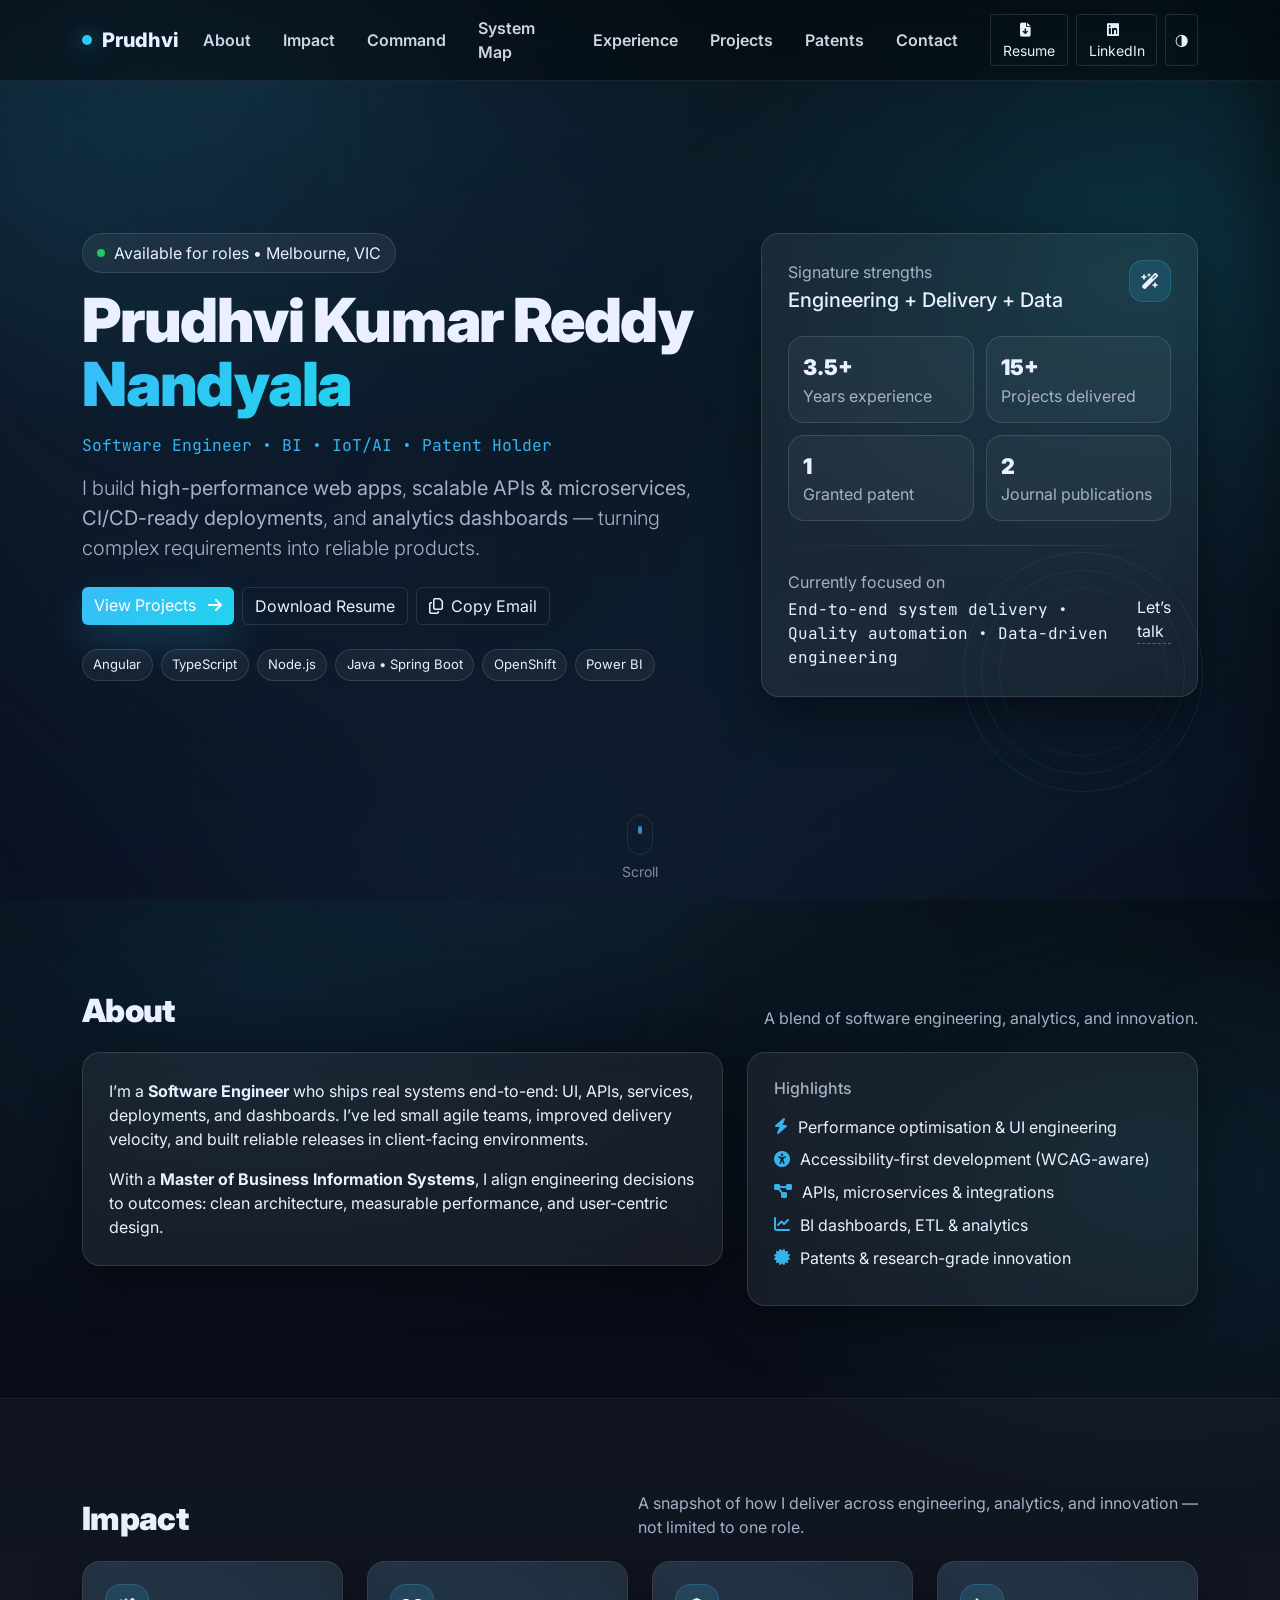
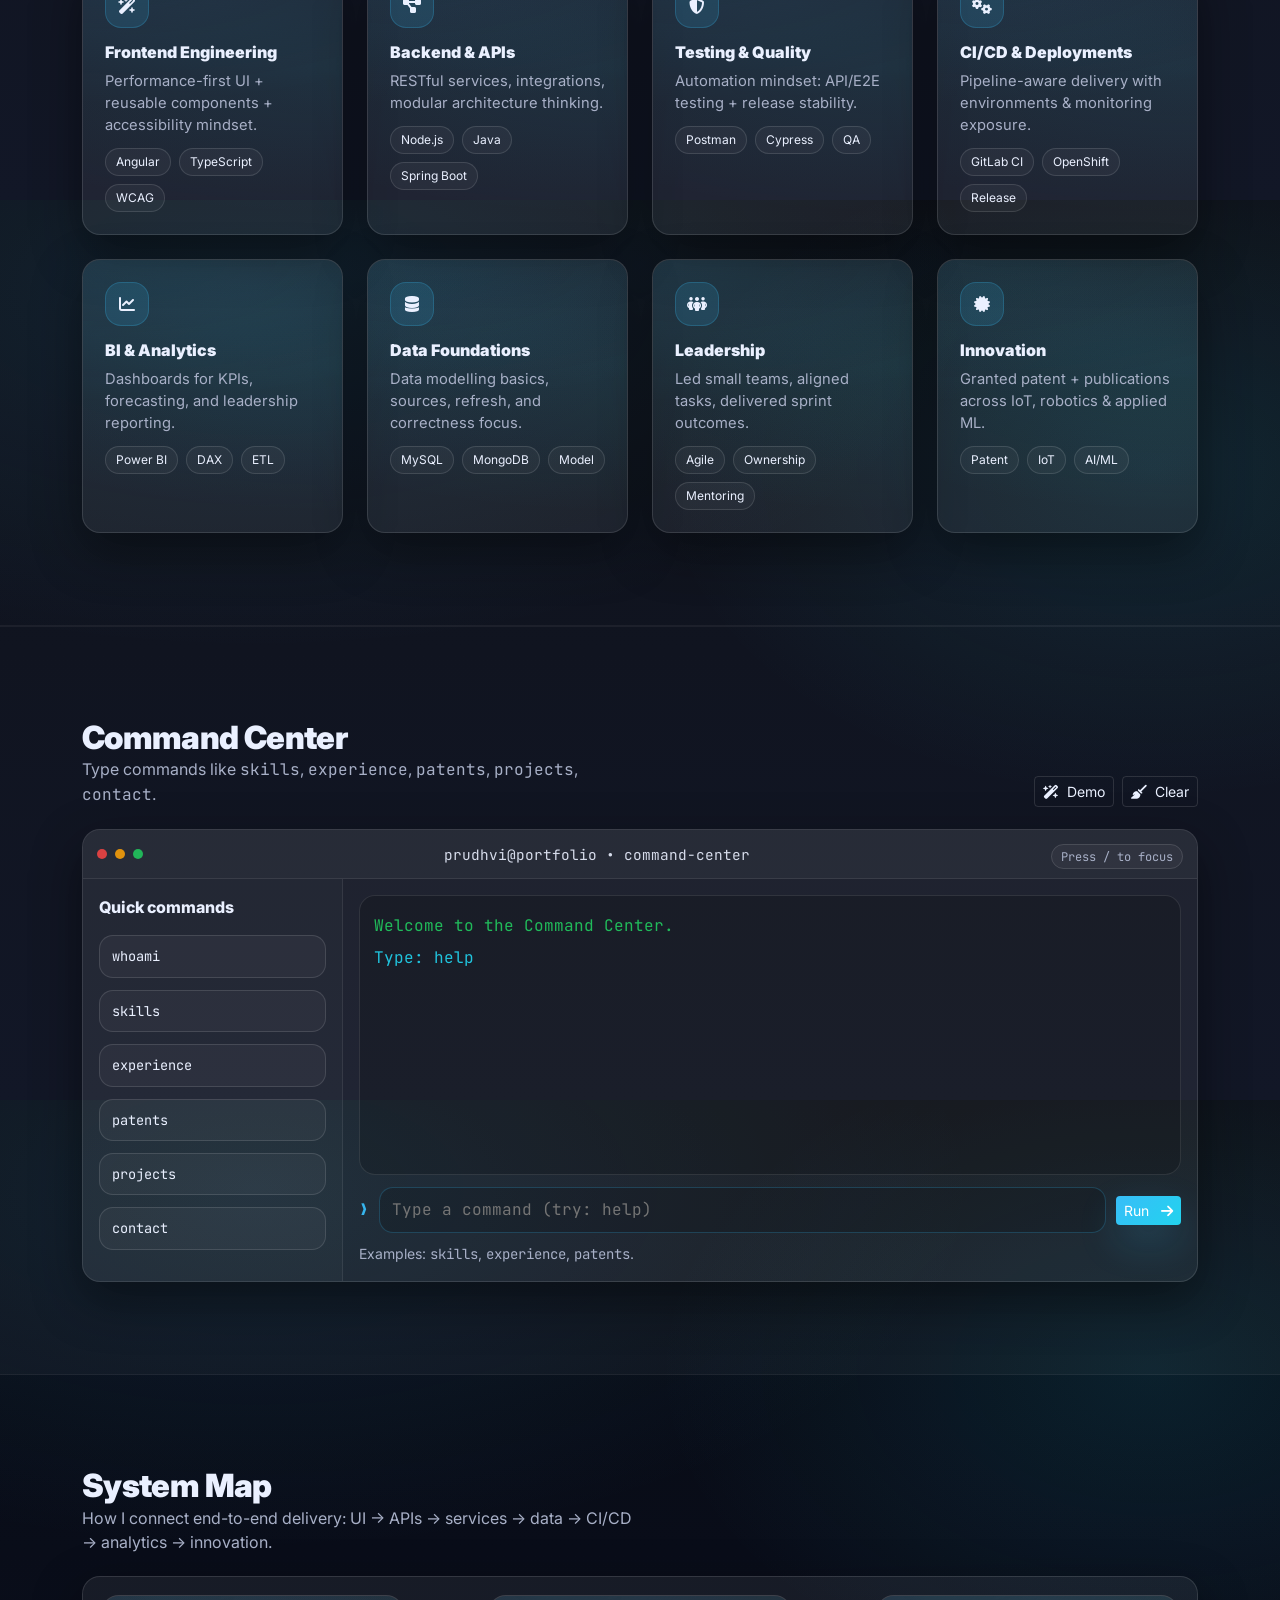
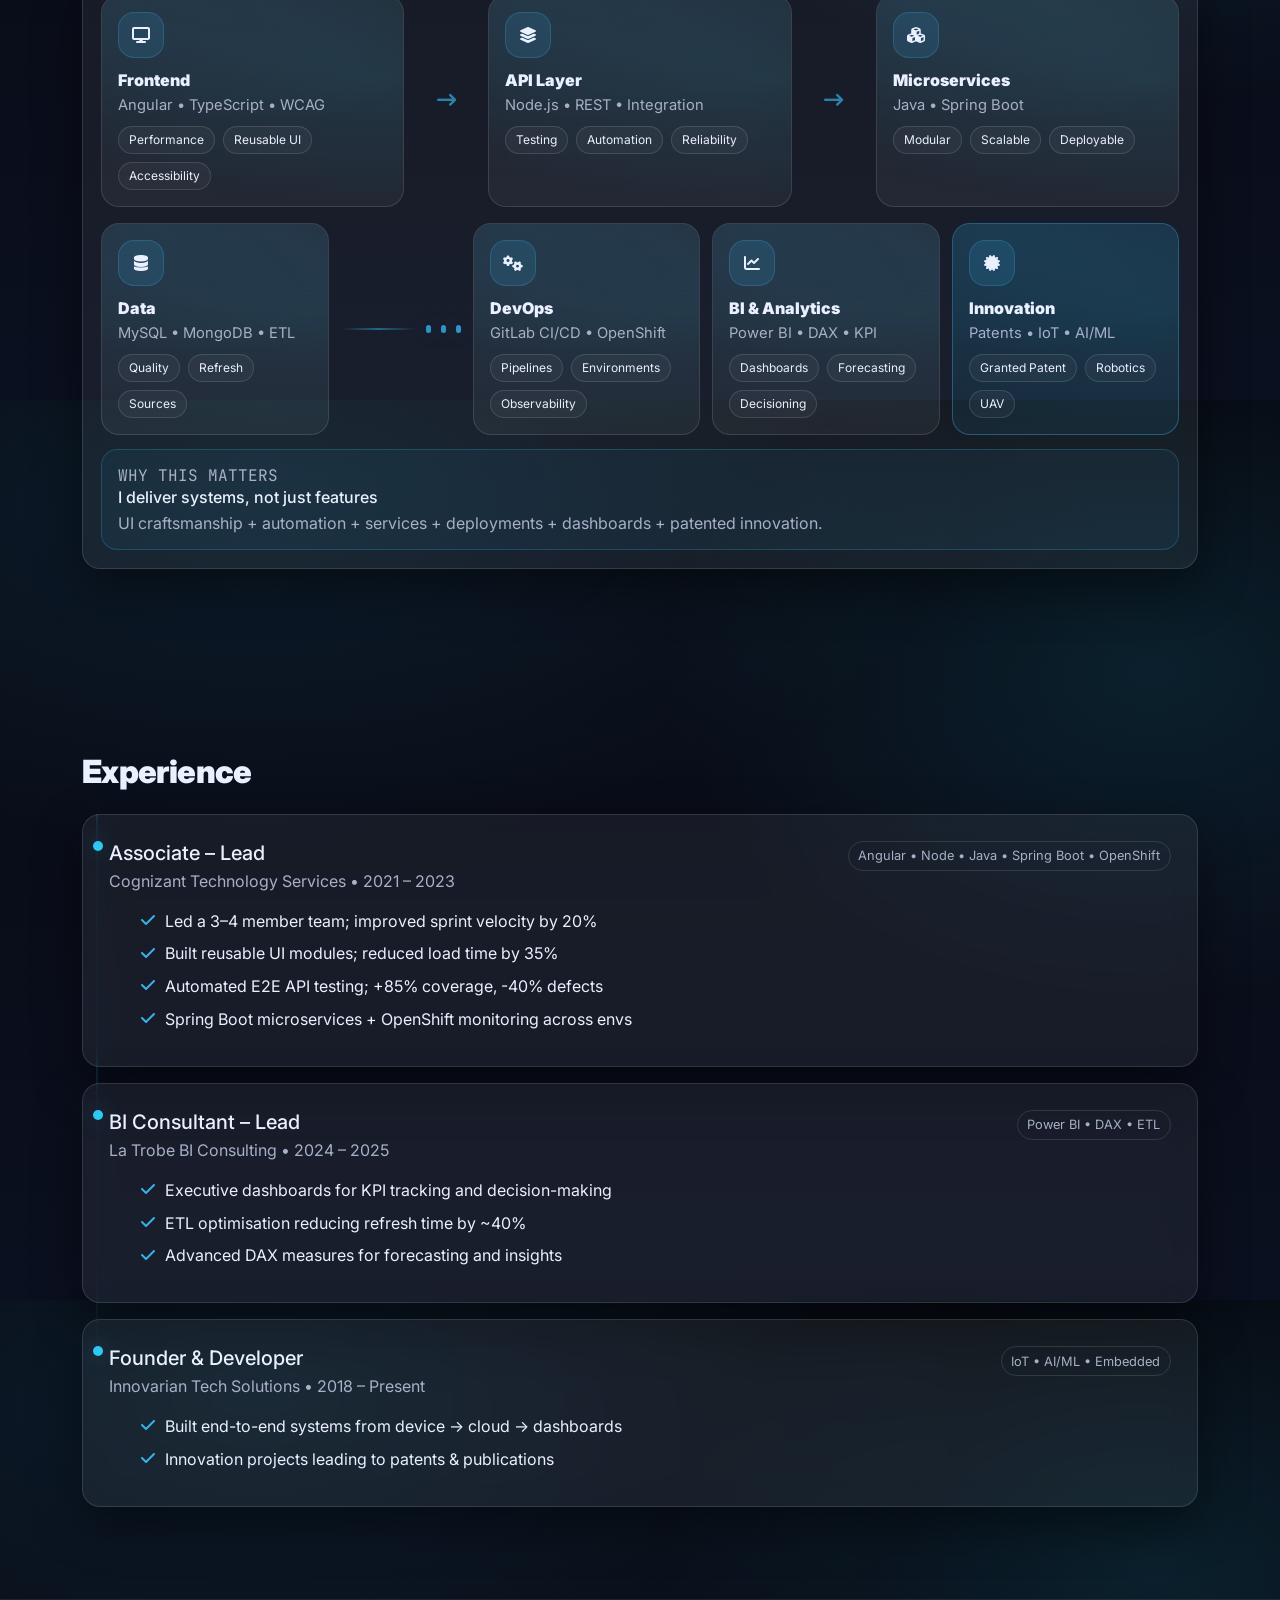
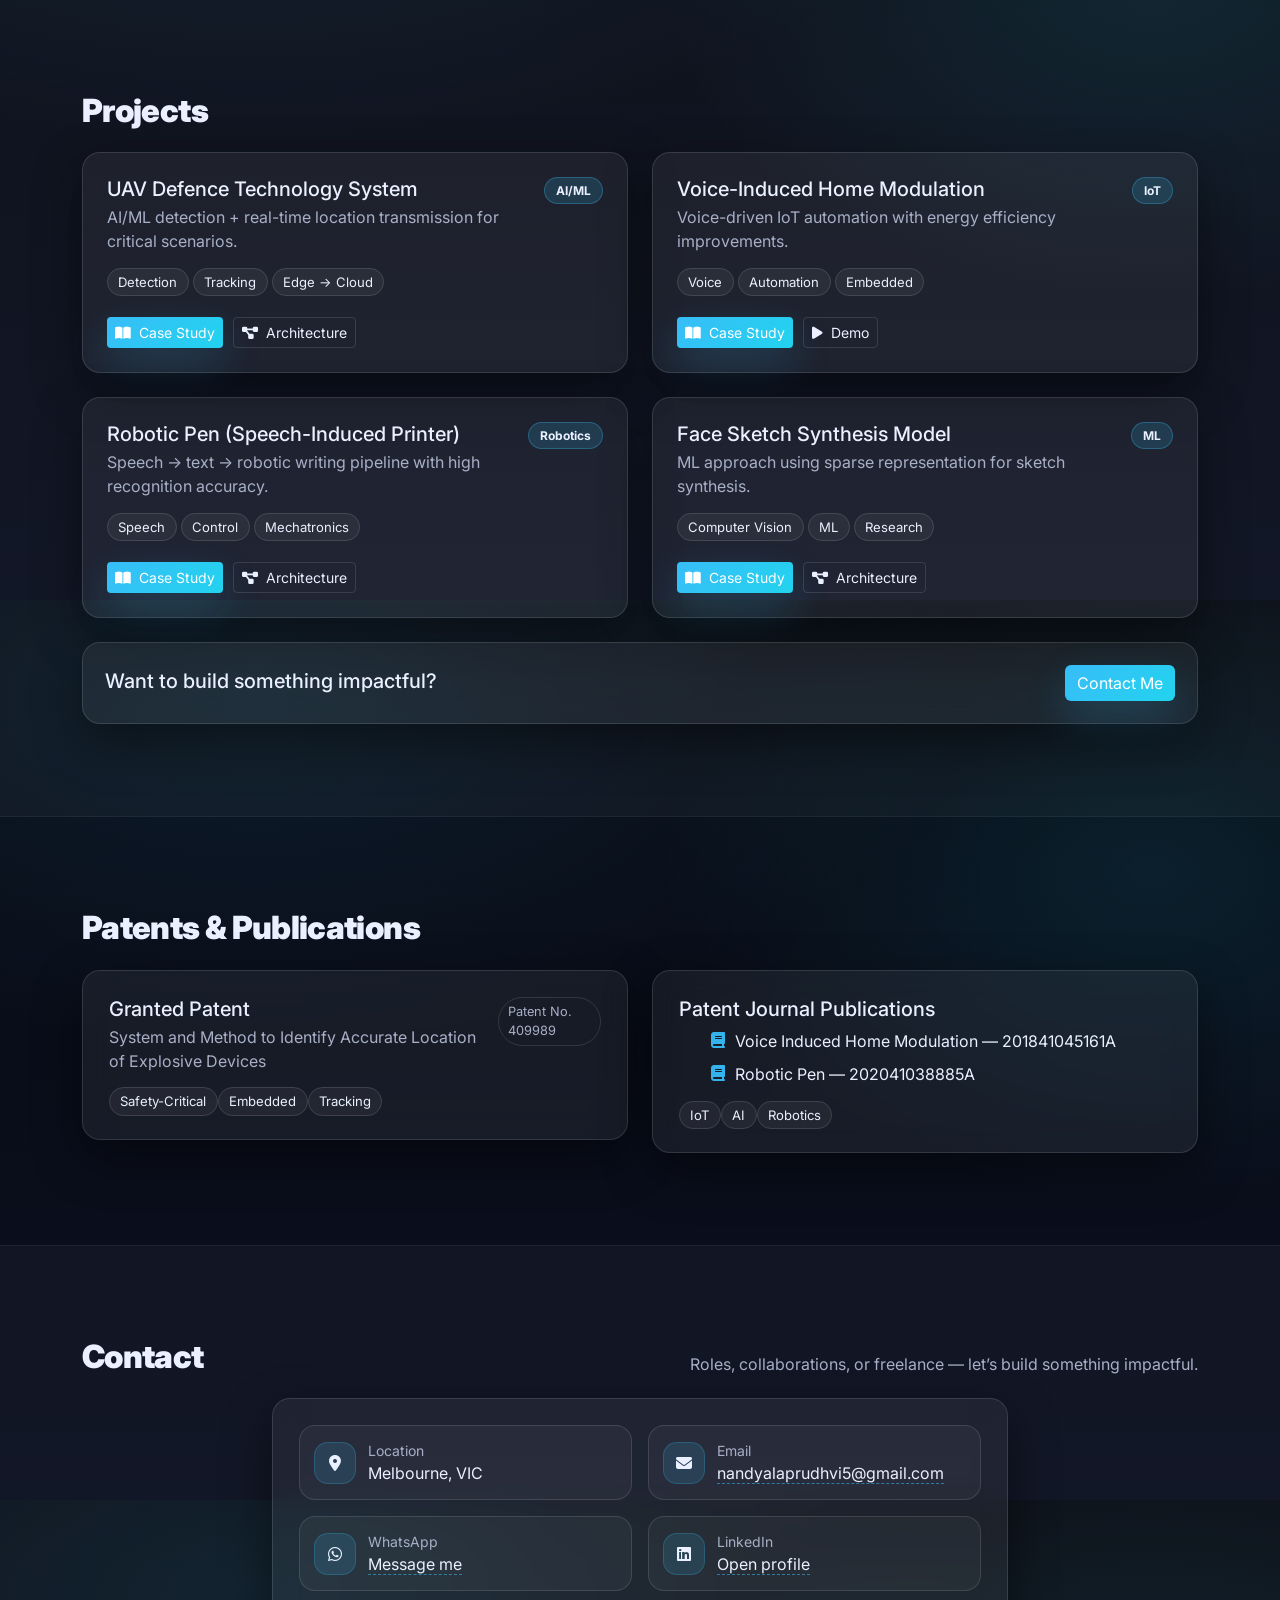
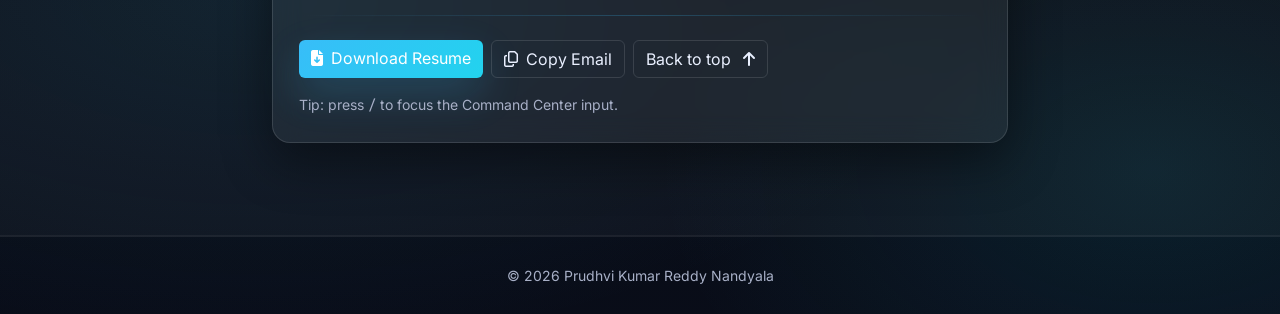
==== commit 760d7452: "Update index.html" ====
--- a/index.html
+++ b/index.html
@@ -165,7 +165,8 @@
             <div class="d-flex align-items-center justify-content-between">
               <div>
                 <p class="mb-1 text-muted-soft">Currently focused on</p>
-                <p class="mb-0">Performance • Accessibility • Scalable Systems</p>
+                <p class="mb-0 mono" id="focusLine"> End-to-end system delivery • Quality automation • Data-driven
+                  engineering</p>
               </div>
               <a class="link-soft" href="#contact">Let’s talk</a>
             </div>
@@ -1153,3 +1154,4 @@
   </script>
 </body>
 </html>
+
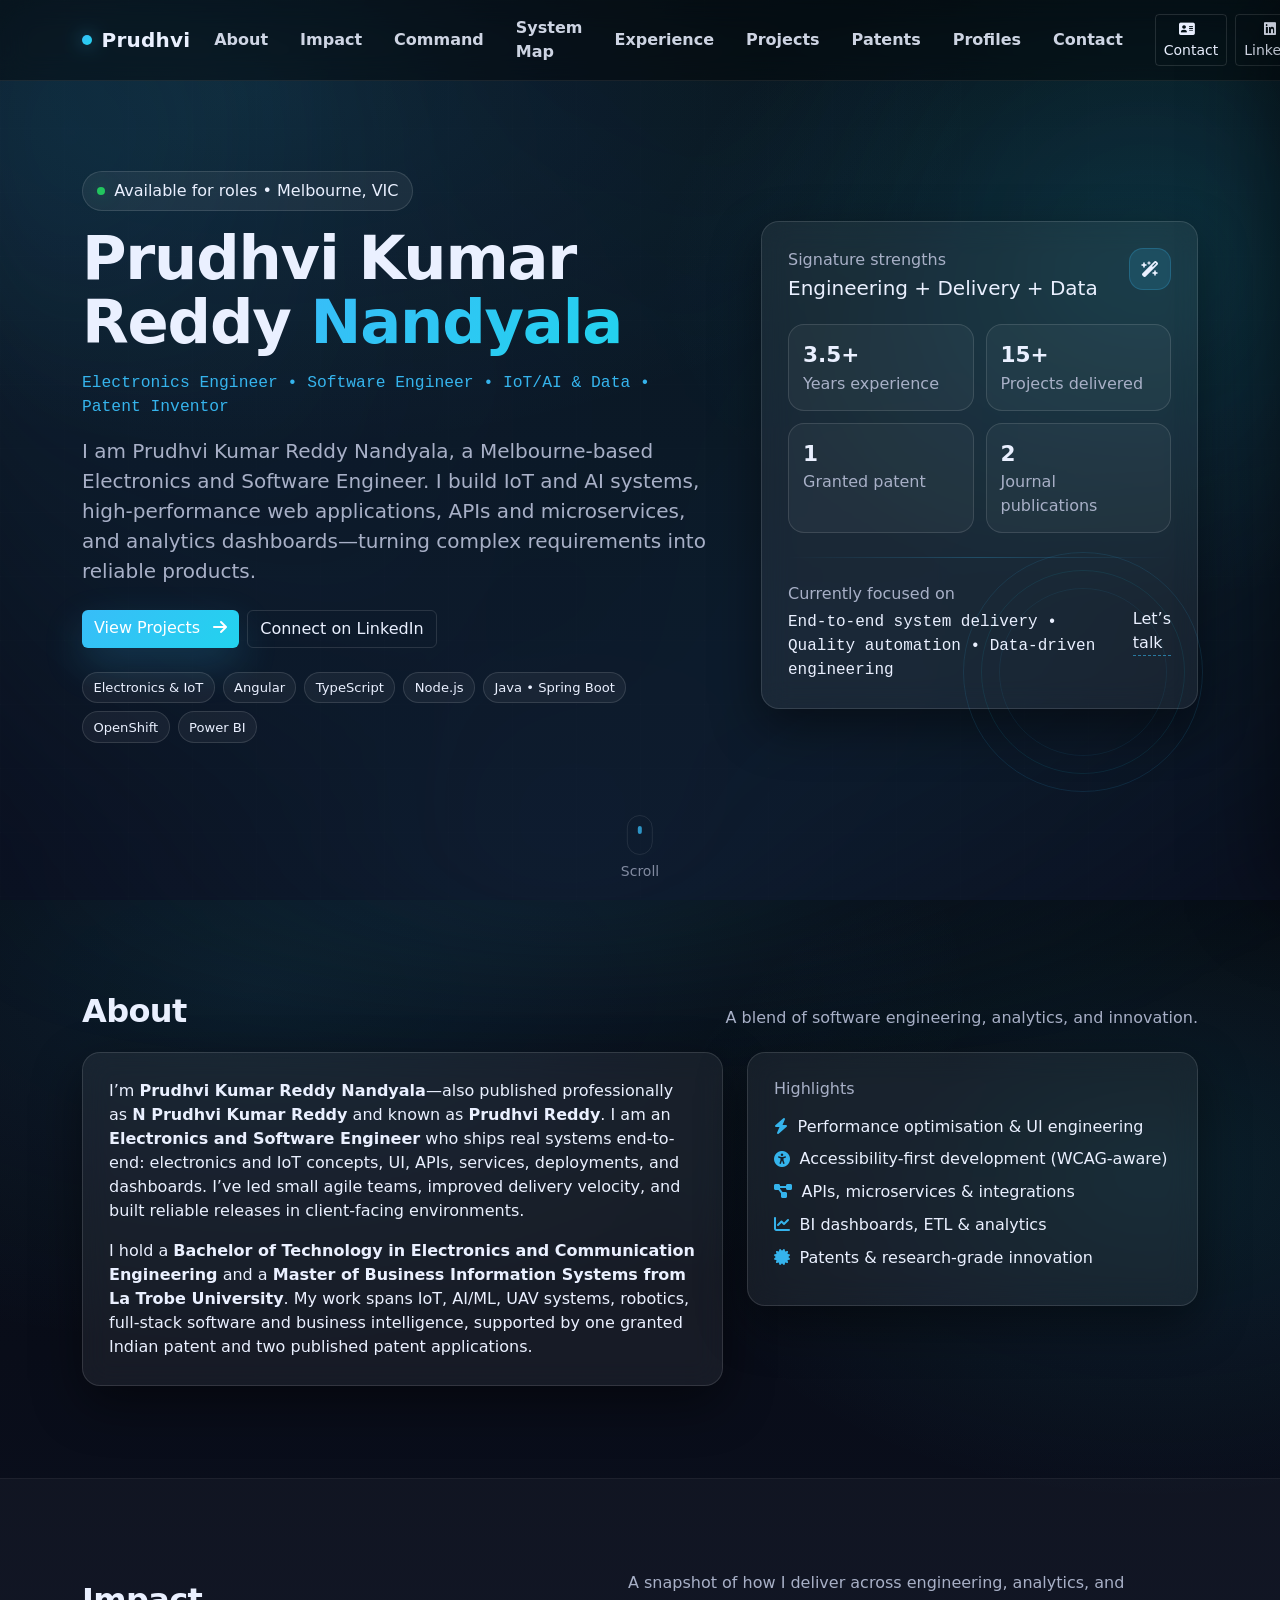
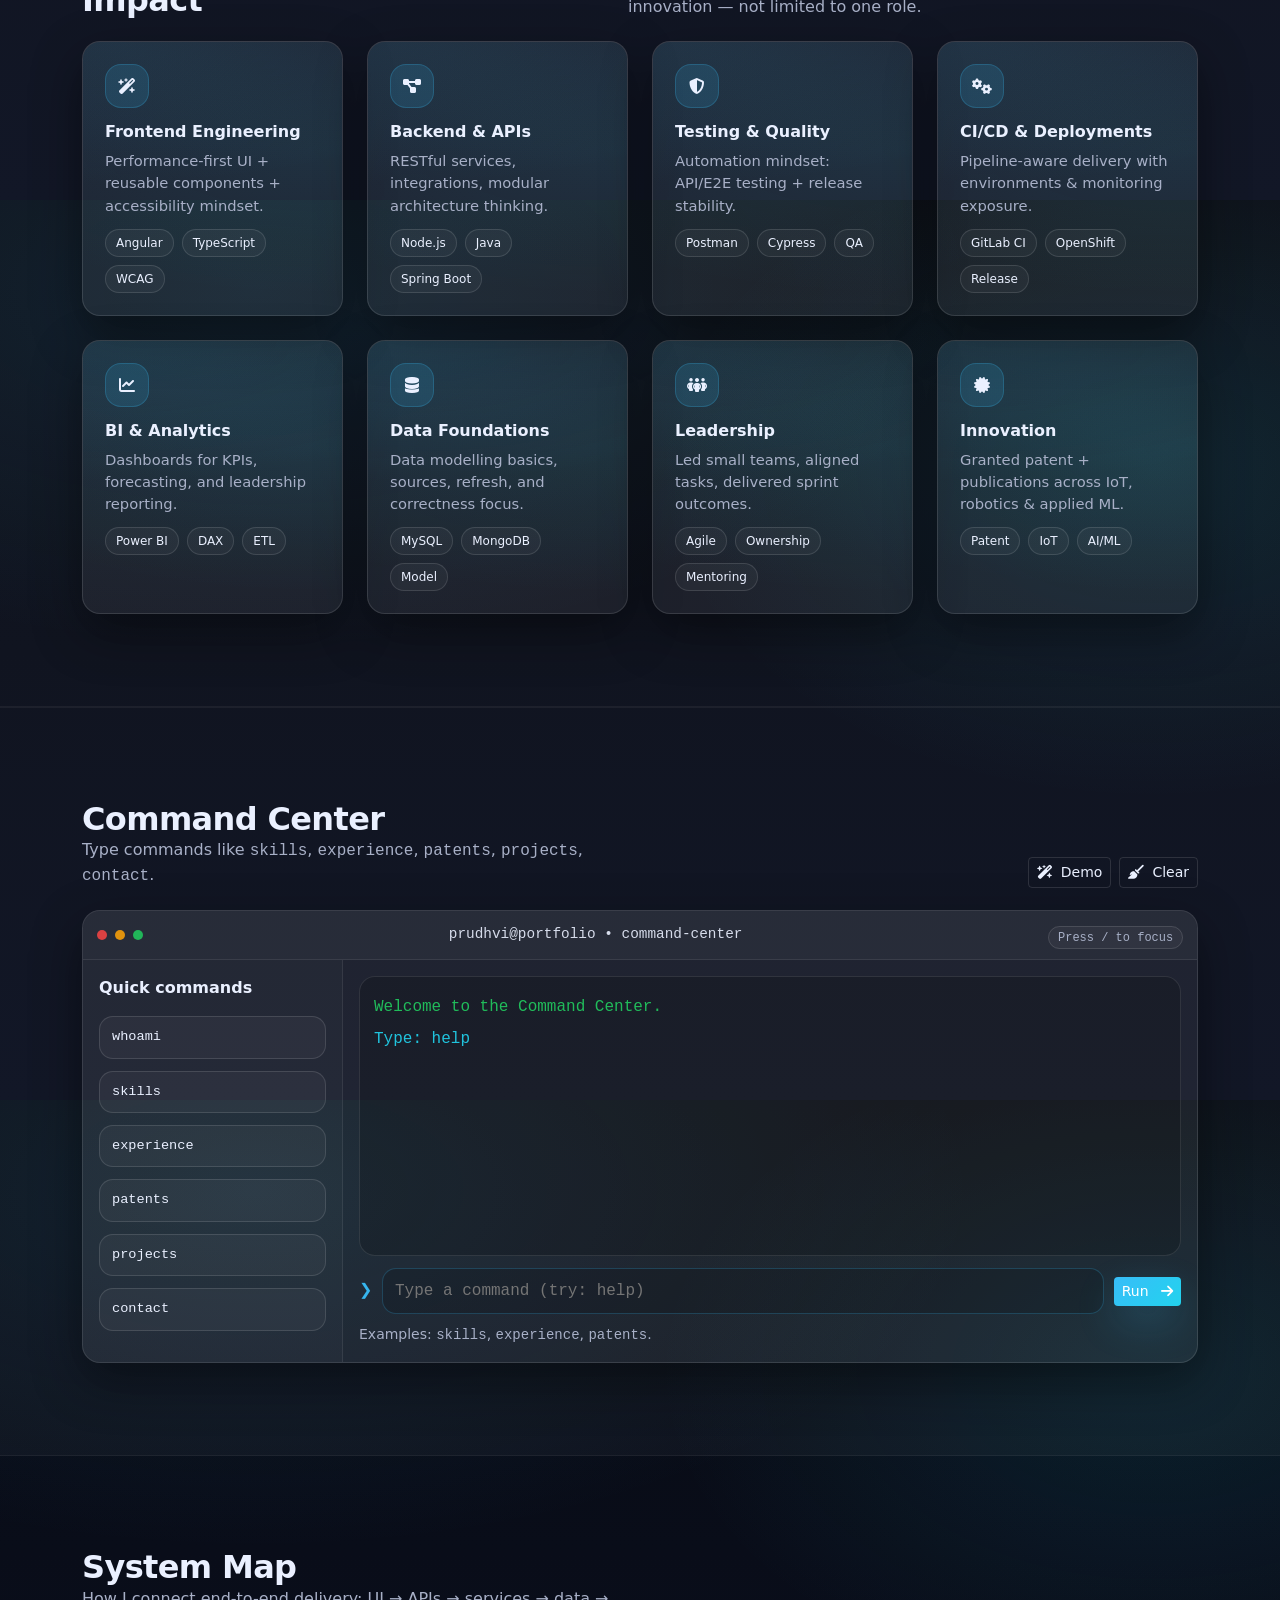
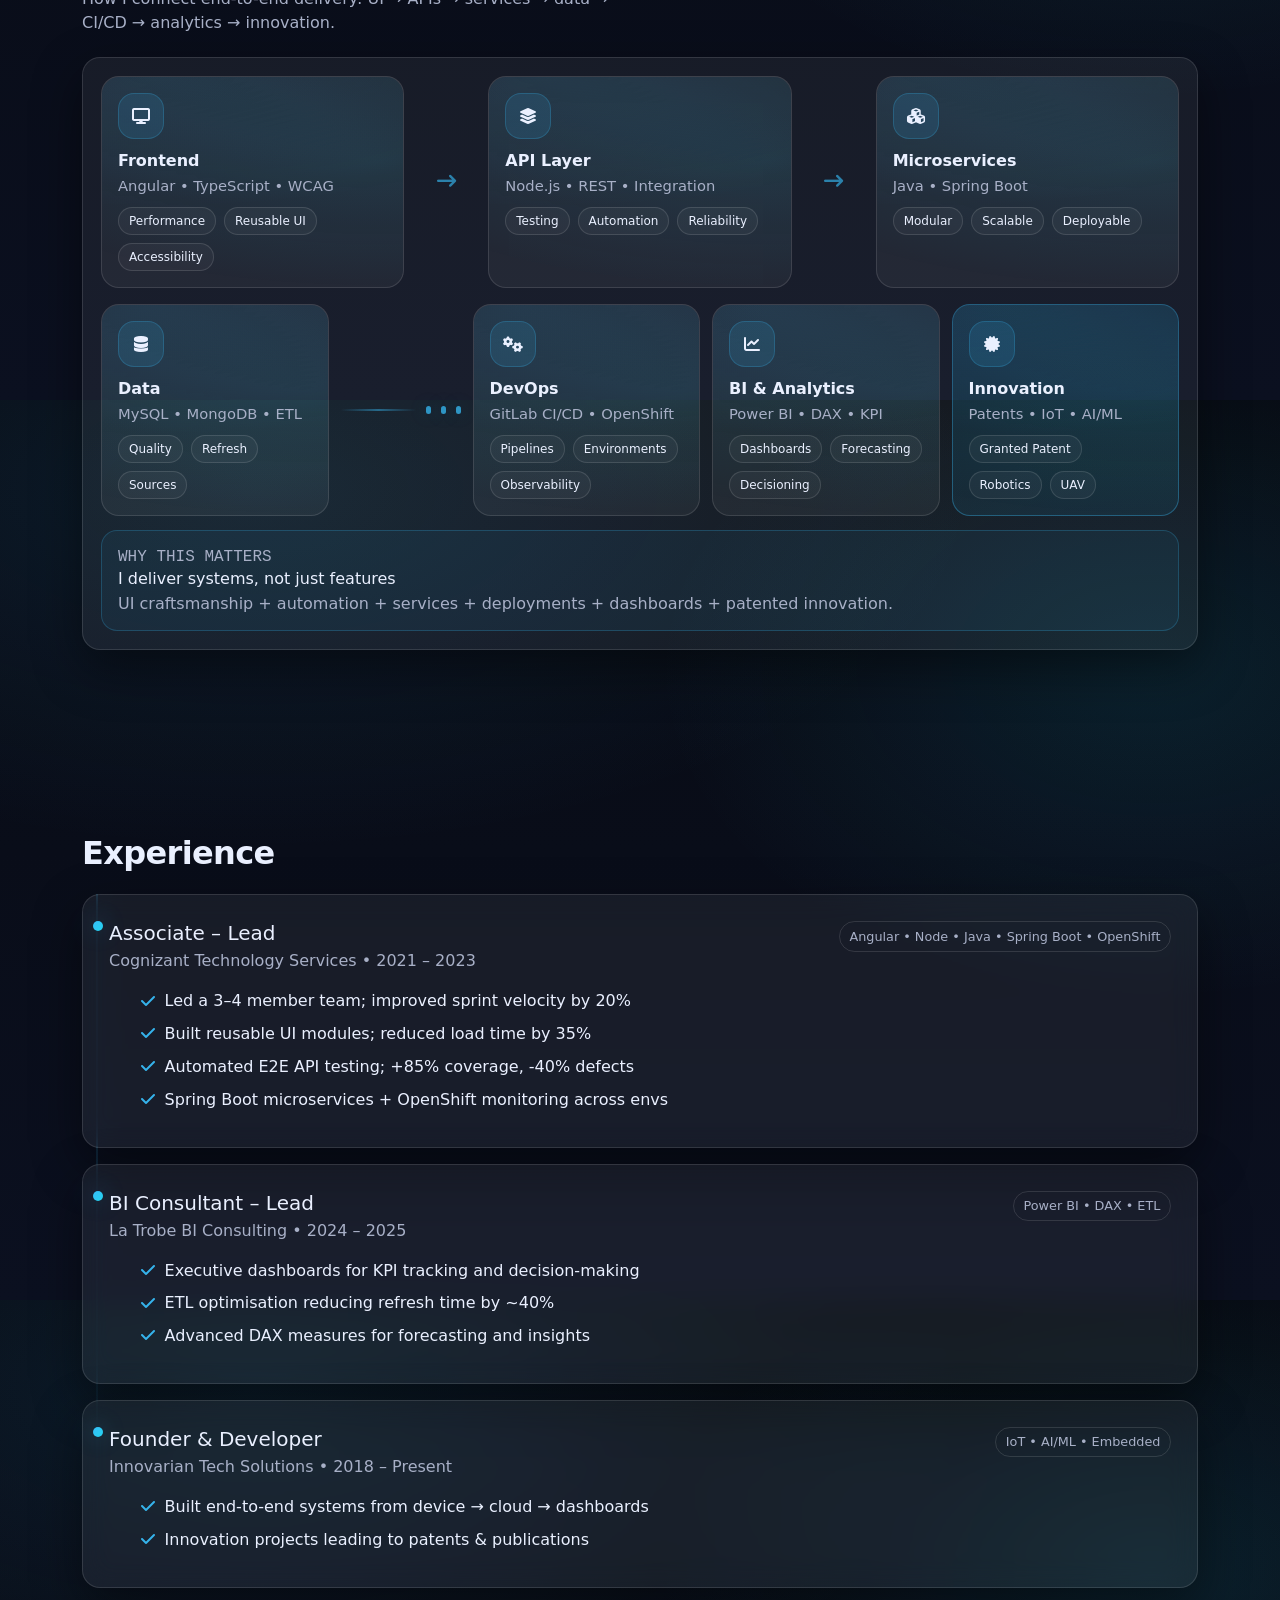
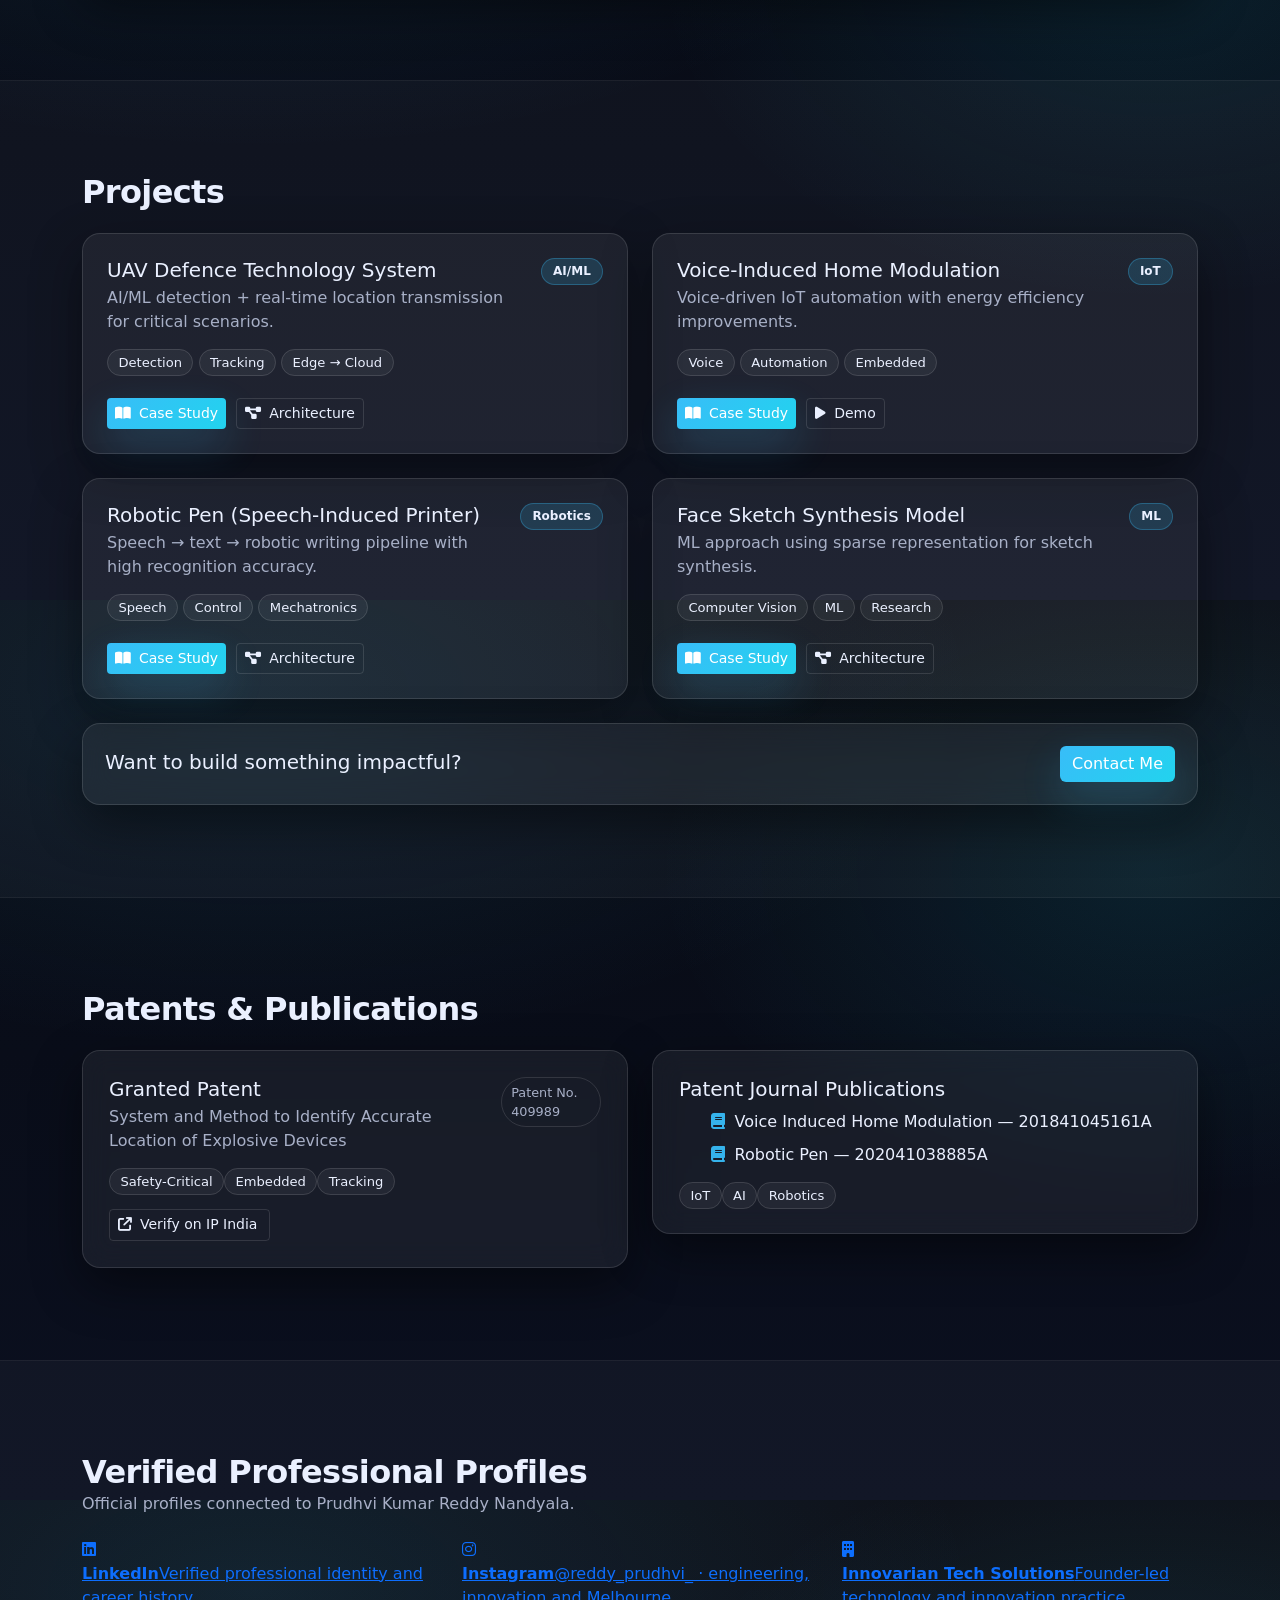
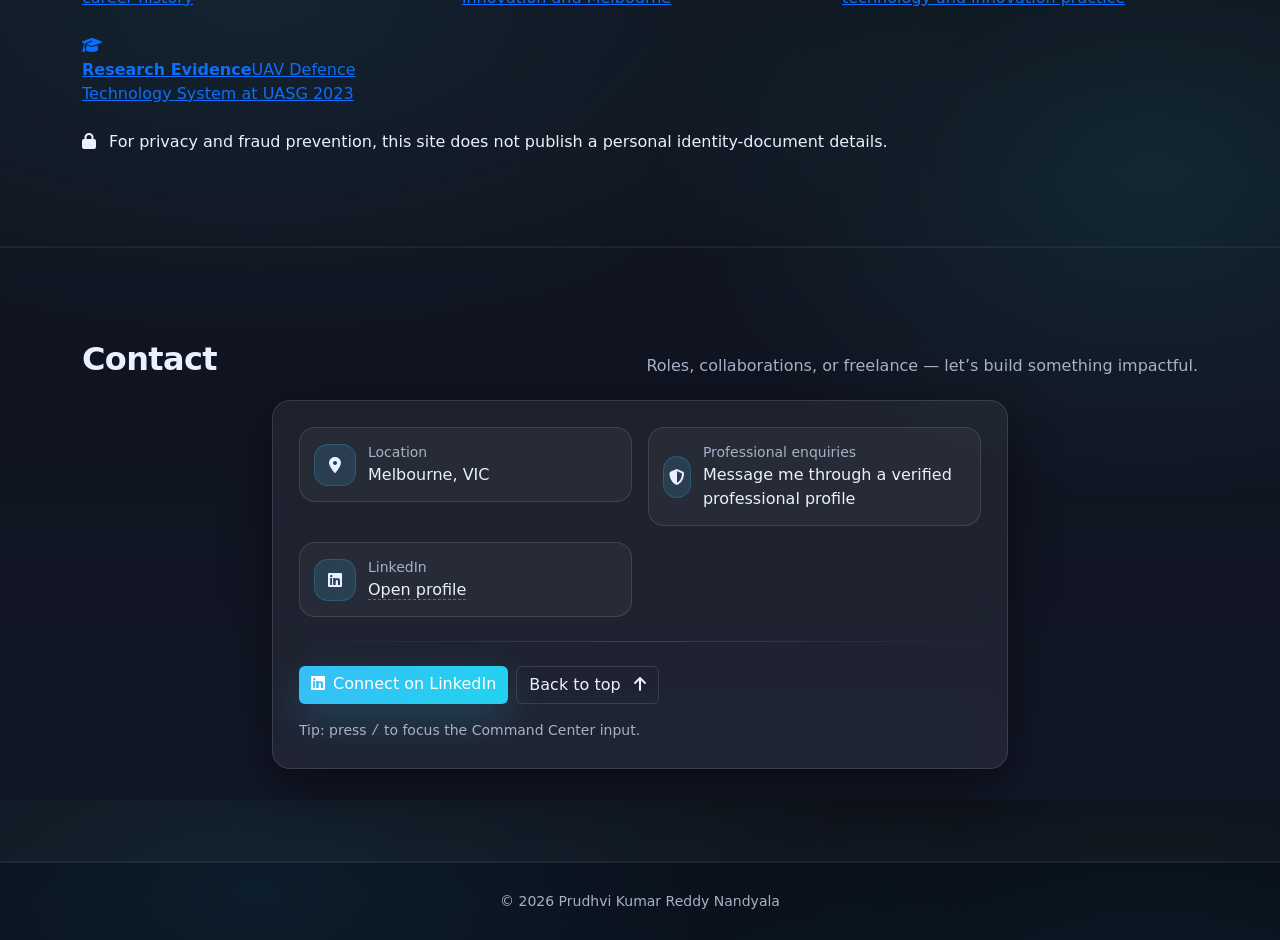
==== commit f58e88d0: "Update index.html" ====
--- a/index.html
+++ b/index.html
@@ -4,10 +4,31 @@
   <meta charset="UTF-8" />
   <meta name="viewport" content="width=device-width, initial-scale=1" />
 
-  <title>Prudhvi Kumar Reddy Nandyala | Software Engineer • BI • IoT • Patent Holder</title>
-  <meta name="description" content="Software Engineer & Patent Holder (Melbourne). Angular/TypeScript, Node.js, Java Spring Boot microservices, OpenShift, CI/CD, Power BI (DAX/ETL). Building performant, accessible systems and analytics dashboards." />
+  <title>Prudhvi Kumar Reddy Nandyala | Electronics & Software Engineer</title>
+  <meta name="description" content="Official portfolio of Prudhvi Kumar Reddy Nandyala, also known as N Prudhvi Kumar Reddy and Prudhvi Reddy. Melbourne Electronics and Software Engineer specialising in IoT, AI, data, Power BI, full-stack systems, UAV research and patented innovation." />
+  <meta name="author" content="Prudhvi Kumar Reddy Nandyala" />
+  <meta name="robots" content="index, follow, max-image-preview:large, max-snippet:-1, max-video-preview:-1" />
+  <meta name="googlebot" content="index, follow" />
+  <meta name="theme-color" content="#070A12" />
+  <meta name="referrer" content="strict-origin-when-cross-origin" />
+  <meta http-equiv="Content-Security-Policy" content="default-src 'self'; script-src 'self' 'unsafe-inline' https://cdn.jsdelivr.net; style-src 'self' 'unsafe-inline' https://fonts.googleapis.com https://cdn.jsdelivr.net https://cdnjs.cloudflare.com; font-src 'self' https://fonts.gstatic.com https://cdnjs.cloudflare.com; img-src 'self' data: https:; connect-src 'self'; object-src 'none'; base-uri 'self'; form-action 'self'" />
 
   <link rel="canonical" href="https://www.nprudhvikumarreddy.com/" />
+  <link rel="alternate" hreflang="en-AU" href="https://www.nprudhvikumarreddy.com/" />
+  <link rel="sitemap" type="application/xml" href="https://www.nprudhvikumarreddy.com/sitemap.xml" />
+
+  <!-- Social previews -->
+  <meta property="og:type" content="profile" />
+  <meta property="og:site_name" content="Prudhvi Kumar Reddy Nandyala" />
+  <meta property="og:title" content="Prudhvi Kumar Reddy Nandyala | Electronics & Software Engineer" />
+  <meta property="og:description" content="Melbourne-based Electronics and Software Engineer working across IoT, AI, data, full-stack systems, UAV research and patented innovation." />
+  <meta property="og:url" content="https://www.nprudhvikumarreddy.com/" />
+  <meta property="og:locale" content="en_AU" />
+  <meta property="profile:first_name" content="Prudhvi" />
+  <meta property="profile:last_name" content="Nandyala" />
+  <meta name="twitter:card" content="summary" />
+  <meta name="twitter:title" content="Prudhvi Kumar Reddy Nandyala | Electronics & Software Engineer" />
+  <meta name="twitter:description" content="IoT, AI, data, Power BI, full-stack engineering, UAV research and patented innovation in Melbourne." />
 
   <!-- Fonts -->
   <link rel="preconnect" href="https://fonts.googleapis.com" />
@@ -21,17 +42,42 @@
   <!-- CSS -->
   <link rel="stylesheet" href="./style.css" />
 
-  <!-- Schema (Person) -->
+  <!-- Identity graph: ProfilePage + Person -->
   <script type="application/ld+json">
   {
     "@context": "https://schema.org",
-    "@type": "Person",
-    "name": "Prudhvi Kumar Reddy Nandyala",
-    "jobTitle": "Software Engineer",
-    "address": { "@type": "PostalAddress", "addressLocality": "Melbourne", "addressRegion": "VIC", "addressCountry": "AU" },
-    "email": "mailto:nandyalaprudhvi5@gmail.com",
+    "@type": "ProfilePage",
+    "@id": "https://www.nprudhvikumarreddy.com/#profilepage",
     "url": "https://www.nprudhvikumarreddy.com/",
-    "sameAs": ["https://www.linkedin.com/in/nprudhvikumarreddy/"]
+    "name": "Prudhvi Kumar Reddy Nandyala - Official Portfolio",
+    "description": "Official professional profile and portfolio of Prudhvi Kumar Reddy Nandyala.",
+    "inLanguage": "en-AU",
+    "mainEntity": {
+      "@type": "Person",
+      "@id": "https://www.nprudhvikumarreddy.com/#prudhvi-kumar-reddy-nandyala",
+      "name": "Prudhvi Kumar Reddy Nandyala",
+      "givenName": "Prudhvi Kumar Reddy",
+      "familyName": "Nandyala",
+      "alternateName": ["N Prudhvi Kumar Reddy", "N. Prudhvi Kumar Reddy", "Prudhvi Reddy", "Prudhvi Kumar Reddy"],
+      "description": "Electronics and Software Engineer, IoT and AI systems innovator, business intelligence consultant and patent inventor based in Melbourne, Australia.",
+      "jobTitle": ["Electronics Engineer", "Software Engineer", "Data and BI Consultant", "Founder and Lead Consultant"],
+      "knowsAbout": ["Electronics Engineering", "Software Engineering", "Internet of Things", "Artificial Intelligence", "Machine Learning", "Business Intelligence", "Power BI", "Full-Stack Development", "UAV Systems", "Robotics", "Data Analytics"],
+      "address": { "@type": "PostalAddress", "addressLocality": "Melbourne", "addressRegion": "Victoria", "addressCountry": "AU" },
+      "url": "https://www.nprudhvikumarreddy.com/",
+      "alumniOf": [
+        { "@type": "CollegeOrUniversity", "name": "La Trobe University", "sameAs": "https://www.latrobe.edu.au/" },
+        { "@type": "CollegeOrUniversity", "name": "CMR College of Engineering & Technology" }
+      ],
+      "founder": { "@type": "Organization", "@id": "https://www.innovariantechsolutions.com.au/#organization", "name": "Innovarian Tech Solutions", "url": "https://www.innovariantechsolutions.com.au/" },
+      "sameAs": [
+        "https://www.linkedin.com/in/nprudhvikumarreddy/",
+        "https://www.instagram.com/reddy_prudhvi_/",
+        "https://www.innovariantechsolutions.com.au/"
+      ],
+      "subjectOf": [
+        { "@type": "CreativeWork", "name": "UAV Defence Technology System - UASG 2023", "url": "https://www.iitr.ac.in/uasg2023/papers.html" }
+      ]
+    }
   }
   </script>
 </head>
@@ -63,11 +109,12 @@
           <li class="nav-item"><a class="nav-link" href="#experience">Experience</a></li>
           <li class="nav-item"><a class="nav-link" href="#projects">Projects</a></li>
           <li class="nav-item"><a class="nav-link" href="#patents">Patents</a></li>
+          <li class="nav-item"><a class="nav-link" href="#profiles">Profiles</a></li>
           <li class="nav-item"><a class="nav-link" href="#contact">Contact</a></li>
 
           <li class="nav-item ms-lg-2 d-flex gap-2">
-            <a class="btn btn-sm btn-outline-soft" href="./resume.pdf" download>
-              <i class="fa-solid fa-file-arrow-down me-2"></i>Resume
+            <a class="btn btn-sm btn-outline-soft" href="#contact">
+              <i class="fa-solid fa-address-card me-2"></i>Contact
             </a>
             <a class="btn btn-sm btn-outline-soft" href="https://www.linkedin.com/in/nprudhvikumarreddy/" target="_blank" rel="noopener">
               <i class="fa-brands fa-linkedin me-2"></i>LinkedIn
@@ -96,28 +143,27 @@
           </h1>
 
           <p class="hero-sub mt-3">
-            <span class="mono">Software Engineer</span> • <span class="mono">BI</span> • <span class="mono">IoT/AI</span> •
-            <span class="mono">Patent Holder</span>
+            <span class="mono">Electronics Engineer</span> • <span class="mono">Software Engineer</span> •
+            <span class="mono">IoT/AI & Data</span> • <span class="mono">Patent Inventor</span>
           </p>
 
           <p class="lead mt-3 text-muted-soft">
-            I build <strong>high-performance web apps</strong>, <strong>scalable APIs & microservices</strong>,
-            <strong>CI/CD-ready deployments</strong>, and <strong>analytics dashboards</strong> — turning complex requirements into reliable products.
+            I am <strong>Prudhvi Kumar Reddy Nandyala</strong>, a Melbourne-based Electronics and Software Engineer.
+            I build <strong>IoT and AI systems</strong>, <strong>high-performance web applications</strong>,
+            <strong>APIs and microservices</strong>, and <strong>analytics dashboards</strong>—turning complex requirements into reliable products.
           </p>
 
           <div class="d-flex flex-wrap gap-2 mt-4">
             <a class="btn btn-primary btn-glow" href="#projects">
               View Projects <i class="fa-solid fa-arrow-right ms-2"></i>
             </a>
-            <a class="btn btn-outline-soft" href="./resume.pdf" download>
-              Download Resume
+            <a class="btn btn-outline-soft" href="https://www.linkedin.com/in/nprudhvikumarreddy/" target="_blank" rel="noopener noreferrer">
+              Connect on LinkedIn
             </a>
-            <button class="btn btn-outline-soft" type="button" onclick="copyEmail()">
-              <i class="fa-regular fa-copy me-2"></i>Copy Email
-            </button>
           </div>
 
           <div class="mini-tech mt-4">
+            <span class="chip">Electronics & IoT</span>
             <span class="chip">Angular</span>
             <span class="chip">TypeScript</span>
             <span class="chip">Node.js</span>
@@ -199,12 +245,14 @@
         <div class="col-lg-7">
           <div class="card-glass reveal">
             <p class="mb-3">
-              I’m a <strong>Software Engineer</strong> who ships real systems end-to-end: UI, APIs, services, deployments,
+              I’m <strong>Prudhvi Kumar Reddy Nandyala</strong>—also published professionally as <strong>N Prudhvi Kumar Reddy</strong>
+              and known as <strong>Prudhvi Reddy</strong>. I am an <strong>Electronics and Software Engineer</strong> who ships real systems end-to-end: electronics and IoT concepts, UI, APIs, services, deployments,
               and dashboards. I’ve led small agile teams, improved delivery velocity, and built reliable releases in client-facing environments.
             </p>
             <p class="mb-0">
-              With a <strong>Master of Business Information Systems</strong>, I align engineering decisions to outcomes:
-              clean architecture, measurable performance, and user-centric design.
+              I hold a <strong>Bachelor of Technology in Electronics and Communication Engineering</strong> and a
+              <strong>Master of Business Information Systems from La Trobe University</strong>. My work spans IoT, AI/ML,
+              UAV systems, robotics, full-stack software and business intelligence, supported by one granted Indian patent and two published patent applications.
             </p>
           </div>
         </div>
@@ -697,7 +745,7 @@
 
       <div class="row g-4">
         <div class="col-lg-6">
-          <div class="card-glass reveal">
+          <div class="card-glass reveal active">
             <div class="d-flex align-items-start justify-content-between gap-3">
               <div>
                 <h3 class="h5 mb-1">Granted Patent</h3>
@@ -710,6 +758,9 @@
             <div class="mt-3 chips">
               <span class="chip">Safety-Critical</span><span class="chip">Embedded</span><span class="chip">Tracking</span>
             </div>
+            <a class="btn btn-sm btn-outline-soft mt-3" href="https://iprsearch.ipindia.gov.in/PublicSearch/" target="_blank" rel="noopener noreferrer" aria-label="Verify Indian Patent 409989 on the official IP India Public Search portal">
+              <i class="fa-solid fa-arrow-up-right-from-square me-2" aria-hidden="true"></i>Verify on IP India <span class="mono ms-1"></span>
+            </a>
           </div>
         </div>
 
@@ -726,6 +777,49 @@
           </div>
         </div>
       </div>
+    </div>
+  </section>
+
+  <!-- VERIFIED PROFILES -->
+  <section id="profiles" class="section section-alt">
+    <div class="container">
+      <div class="section-head">
+        <div>
+          <h2 class="section-title">Verified Professional Profiles</h2>
+          <p class="section-sub text-muted-soft">Official profiles connected to Prudhvi Kumar Reddy Nandyala.</p>
+        </div>
+      </div>
+
+      <div class="row g-4">
+        <div class="col-md-6 col-lg-4">
+          <a class="profile-card reveal" href="https://www.linkedin.com/in/nprudhvikumarreddy/" target="_blank" rel="me noopener noreferrer" aria-label="Prudhvi Kumar Reddy Nandyala on LinkedIn">
+            <i class="fa-brands fa-linkedin profile-icon" aria-hidden="true"></i>
+            <div><strong>LinkedIn</strong><span>Verified professional identity and career history</span></div>
+          </a>
+        </div>
+        <div class="col-md-6 col-lg-4">
+          <a class="profile-card reveal" href="https://www.instagram.com/reddy_prudhvi_/" target="_blank" rel="me noopener noreferrer" aria-label="Prudhvi Kumar Reddy Nandyala on Instagram as reddy_prudhvi_">
+            <i class="fa-brands fa-instagram profile-icon" aria-hidden="true"></i>
+            <div><strong>Instagram</strong><span>@reddy_prudhvi_ · engineering, innovation and Melbourne</span></div>
+          </a>
+        </div>
+        <div class="col-md-6 col-lg-4">
+          <a class="profile-card reveal" href="https://www.innovariantechsolutions.com.au/" target="_blank" rel="me noopener noreferrer" aria-label="Innovarian Tech Solutions founded by Prudhvi Kumar Reddy Nandyala">
+            <i class="fa-solid fa-building profile-icon" aria-hidden="true"></i>
+            <div><strong>Innovarian Tech Solutions</strong><span>Founder-led technology and innovation practice</span></div>
+          </a>
+        </div>
+        <div class="col-md-6 col-lg-4">
+          <a class="profile-card reveal" href="https://www.iitr.ac.in/uasg2023/papers.html" target="_blank" rel="noopener noreferrer" aria-label="UAV Defence Technology System research listing at IIT Roorkee">
+            <i class="fa-solid fa-graduation-cap profile-icon" aria-hidden="true"></i>
+            <div><strong>Research Evidence</strong><span>UAV Defence Technology System at UASG 2023</span></div>
+          </a>
+        </div>
+      </div>
+
+      <p class="privacy-note mt-4 mb-0"><i class="fa-solid fa-lock me-2" aria-hidden="true"></i>
+        For privacy and fraud prevention, this site does not publish a personal identity-document details.
+      </p>
     </div>
   </section>
 
@@ -753,20 +847,10 @@
 
               <div class="col-md-6">
                 <div class="contact-item">
-                  <div class="contact-ico"><i class="fa-solid fa-envelope"></i></div>
+                  <div class="contact-ico"><i class="fa-solid fa-shield-halved"></i></div>
                   <div>
-                    <div class="small text-muted-soft">Email</div>
-                    <a class="link-soft" href="mailto:nandyalaprudhvi5@gmail.com">nandyalaprudhvi5@gmail.com</a>
-                  </div>
-                </div>
-              </div>
-
-              <div class="col-md-6">
-                <div class="contact-item">
-                  <div class="contact-ico"><i class="fa-brands fa-whatsapp"></i></div>
-                  <div>
-                    <div class="small text-muted-soft">WhatsApp</div>
-                    <a class="link-soft" href="https://wa.me/61426185359" target="_blank" rel="noopener">Message me</a>
+                    <div class="small text-muted-soft">Professional enquiries</div>
+                    <div>Message me through a verified professional profile</div>
                   </div>
                 </div>
               </div>
@@ -785,12 +869,9 @@
             <hr class="soft-hr my-4" />
 
             <div class="d-flex flex-wrap gap-2">
-              <a class="btn btn-primary btn-glow" href="./resume.pdf" download>
-                <i class="fa-solid fa-file-arrow-down me-2"></i>Download Resume
+              <a class="btn btn-primary btn-glow" href="https://www.linkedin.com/in/nprudhvikumarreddy/" target="_blank" rel="noopener noreferrer">
+                <i class="fa-brands fa-linkedin me-2"></i>Connect on LinkedIn
               </a>
-              <button class="btn btn-outline-soft" type="button" onclick="copyEmail()">
-                <i class="fa-regular fa-copy me-2"></i>Copy Email
-              </button>
               <a class="btn btn-outline-soft" href="#top">
                 Back to top <i class="fa-solid fa-arrow-up ms-2"></i>
               </a>
@@ -852,8 +933,8 @@
         <a class="btn btn-primary btn-glow w-100" href="#contact" onclick="closeCase()">
           <i class="fa-solid fa-paper-plane me-2"></i>Contact about this project
         </a>
-        <a class="btn btn-outline-soft w-100 mt-2" href="./resume.pdf" download>
-          <i class="fa-solid fa-file-arrow-down me-2"></i>Download Resume
+        <a class="btn btn-outline-soft w-100 mt-2" href="https://www.linkedin.com/in/nprudhvikumarreddy/" target="_blank" rel="noopener noreferrer">
+          <i class="fa-brands fa-linkedin me-2"></i>View verified profile
         </a>
       </div>
     </div>
@@ -877,20 +958,6 @@
       setTheme(current === "dark" ? "light" : "dark");
     }
     setTheme(localStorage.getItem("theme") || "dark");
-
-    // ===== Copy email
-    function copyEmail() {
-      const email = "nandyalaprudhvi5@gmail.com";
-      navigator.clipboard.writeText(email).then(() => {
-        const el = document.getElementById("copyToast");
-        el.textContent = "Copied email to clipboard ✅";
-        setTimeout(() => el.textContent = "", 2500);
-      }).catch(() => {
-        const el = document.getElementById("copyToast");
-        el.textContent = "Copy failed — please copy manually.";
-        setTimeout(() => el.textContent = "", 2500);
-      });
-    }
 
     // ===== Reveal
     const obs = new IntersectionObserver(entries => {
@@ -951,9 +1018,8 @@
         line("• Face Sketch Synthesis Model", "muted")
       ],
       contact: () => [
-        line("Email: nandyalaprudhvi5@gmail.com", "muted"),
-        line("LinkedIn: /in/nprudhvikumarreddy", "muted"),
-        line("Resume: ./resume.pdf", "muted")
+        line("Professional contact: LinkedIn /in/nprudhvikumarreddy", "muted"),
+        line("Direct phone, personal email and home address are intentionally not published.", "hint")
       ]
     };
 
--- a/style.css
+++ b/style.css
@@ -1008,3 +1008,12 @@
   box-shadow: 0 0 0 6px rgba(56,189,248,.10);
   border-color: rgba(56,189,248,.45);
 }
+
+#focusLine{
+  transition: opacity .25s ease, transform .25s ease;
+  min-height: 1.4em;
+}
+
+@media (max-width: 991px){
+  .system-grid-2{ grid-template-columns: 1fr; }
+}
